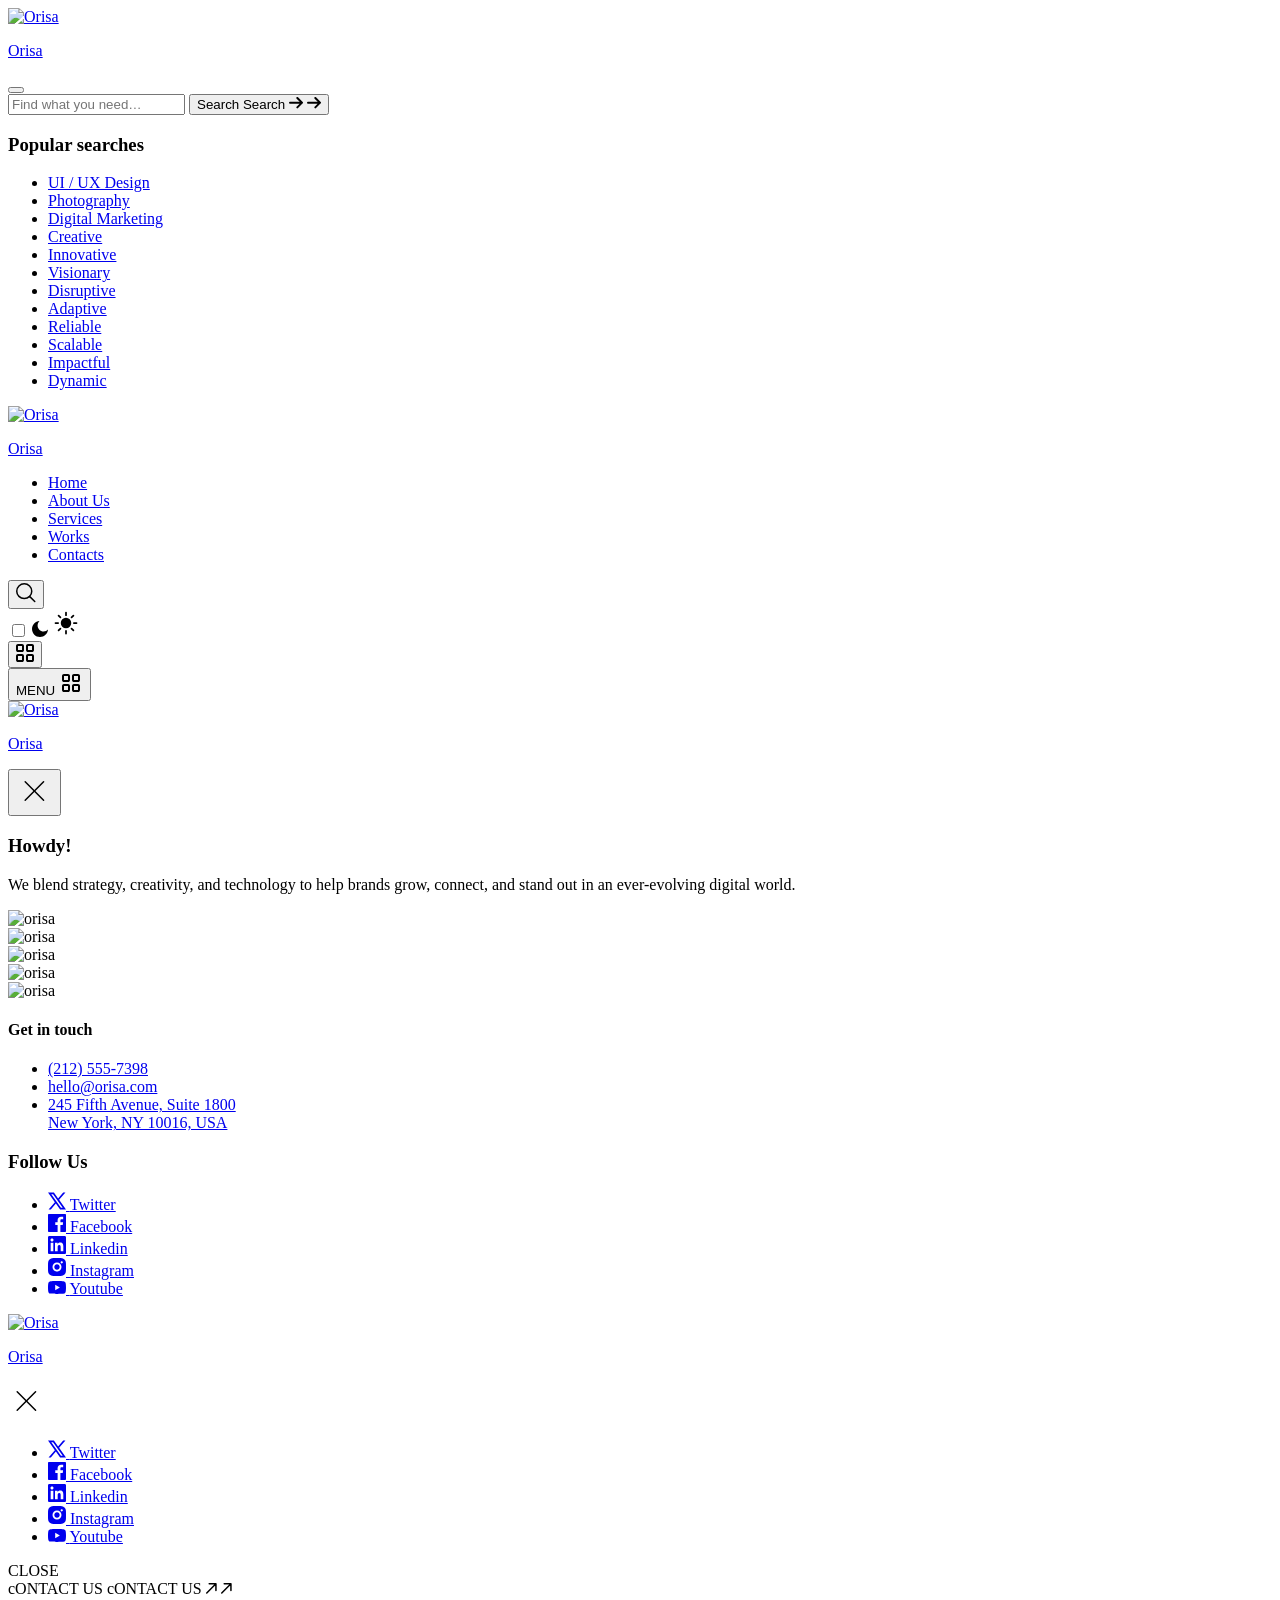
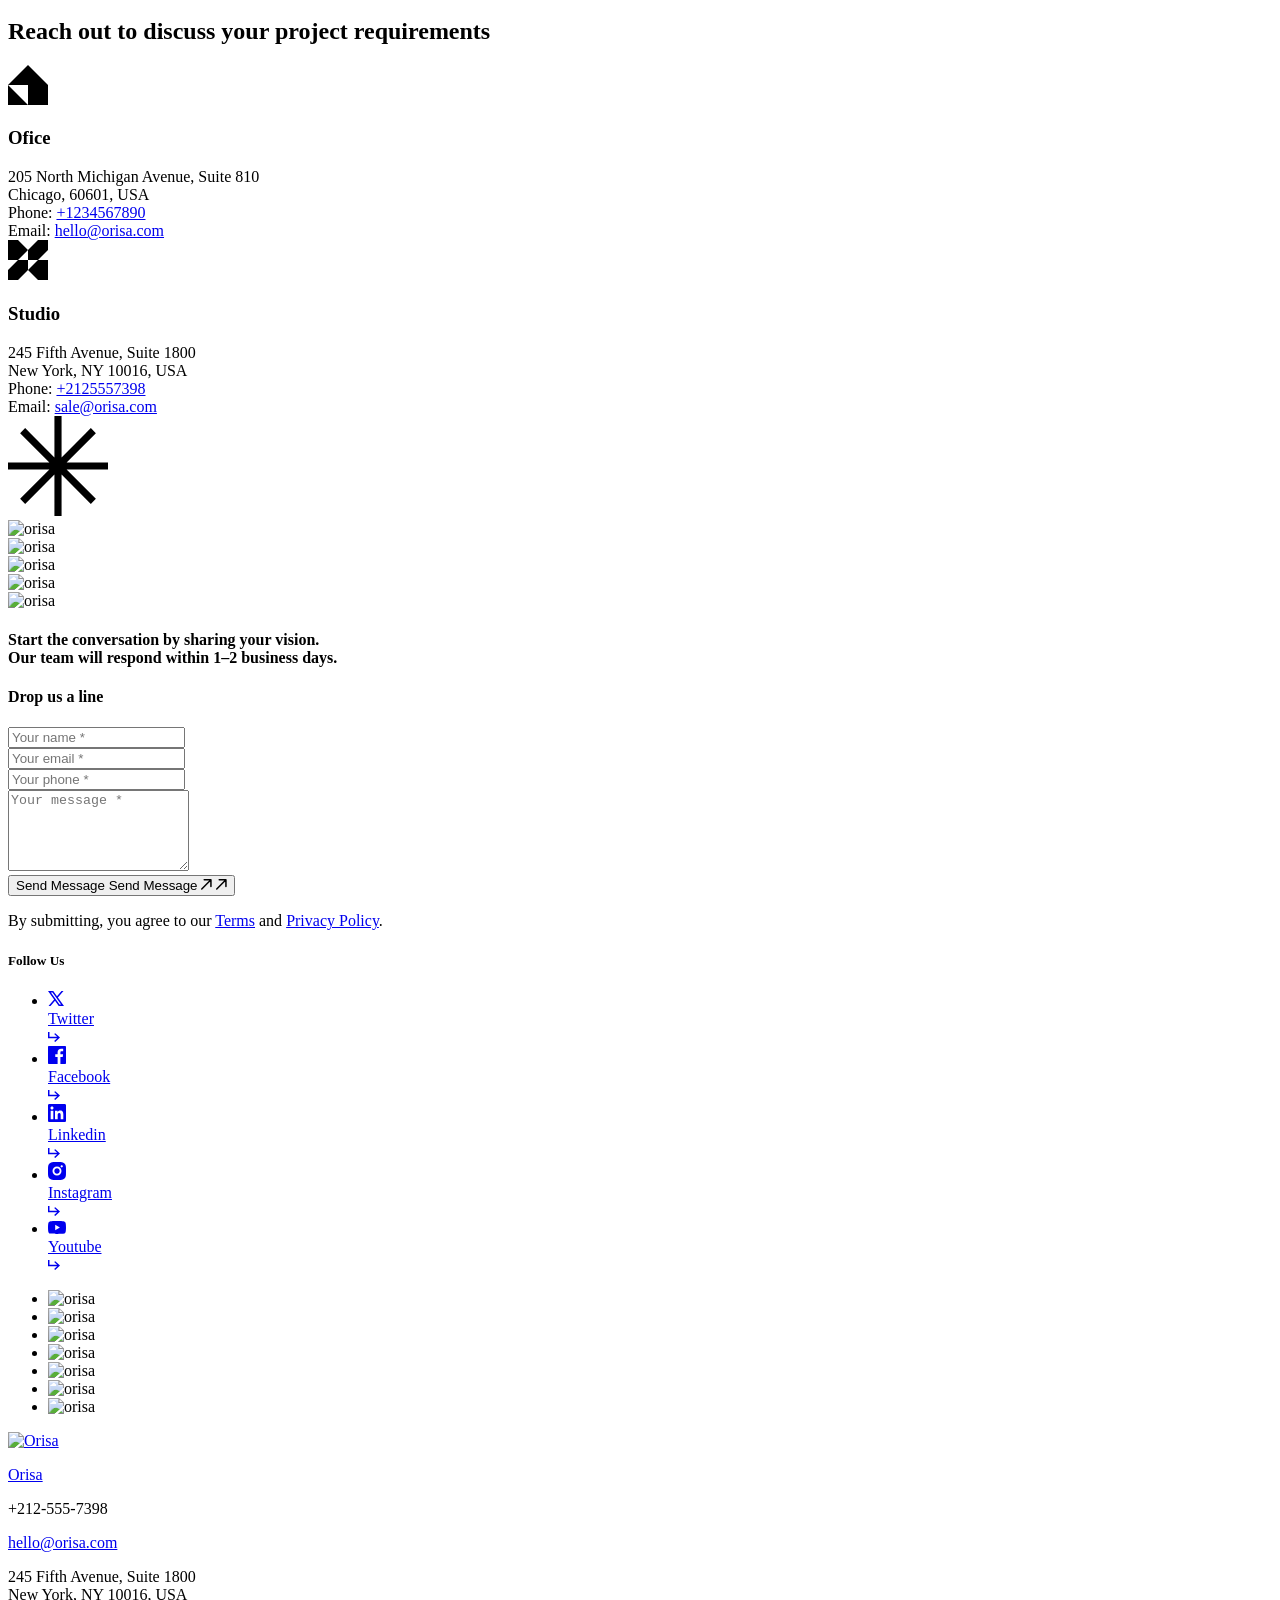
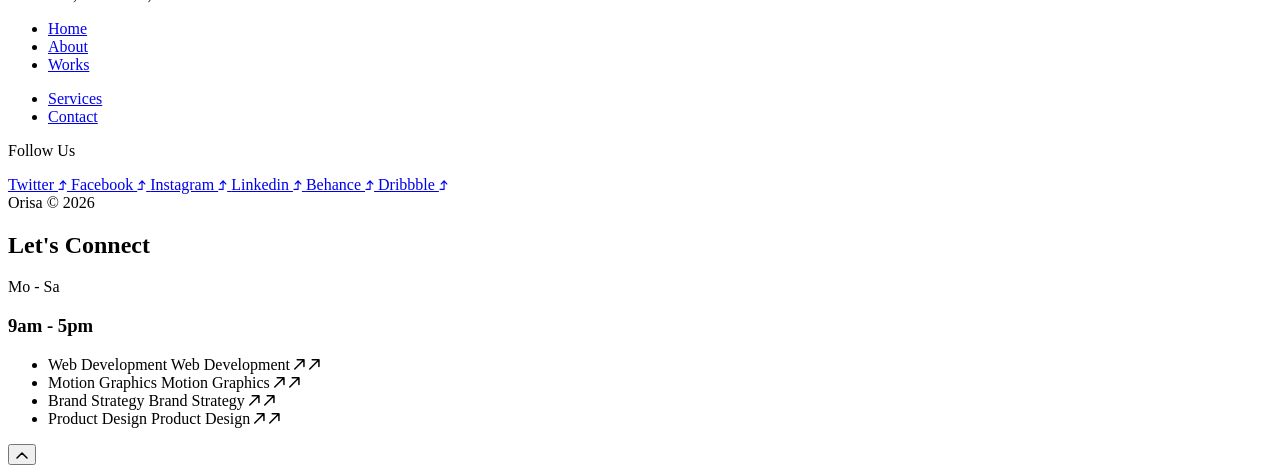
==== contact.html @ f3941244 "html files" ====
<!doctype html>
<html lang="en">

<head>
    <meta charset="UTF-8">
    <meta name="viewport" content="width=device-width, initial-scale=1.0">
    <meta http-equiv="x-ua-compatible" content="ie=edge">
    <meta name="description" content="Adzible — Creative Agency">
    <title>Adzible - Creative Agency : Contact Us</title>
    <!-- Favicon icon-->
    <link rel="shortcut icon" type="image/x-icon" href="assets/imgs/favicon.svg">

    <!-- Libs CSS -->
    <link rel="stylesheet" href="assets/css/carouselTicker.css">
    <link rel="stylesheet" href="assets/css/bootstrap.min.css">
    <link rel="stylesheet" href="assets/css/swiper-bundle.min.css">
    <link rel="stylesheet" href="assets/css/nice-select.css">
    <link rel="stylesheet" href="assets/css/font-awesome-pro.css">
    <link rel="stylesheet" href="assets/css/magnific-popup.css">
    <link rel="stylesheet" href="assets/css/odometer.css">
    <link rel="stylesheet" href="assets/css/spacing.css">

    <!-- Main CSS -->
    <link rel="stylesheet" href="assets/css/main.css">
</head>

<body class="at-magic-cursor">
    <!--search-form-start -->
    <div class="at-search-body-overlay"></div>
    <div class="at-search-form-toggle">
        <div class="container">
            <div class="row mb-60">
                <div class="col-lg-12">
                    <div class="at-search-top d-flex justify-content-between align-items-center">
                        <div class="at-header-logo at-search-logo">
                            <a href="index.html">
                                <img data-width="30" src="assets/imgs/favicon.svg" alt="Orisa">
                                <p class="h6 fw-700 fz-24 mb-0">Orisa</p>
                            </a>
                        </div>
                        <button class="at-search-close">
                            <i class="fa-light fa-xmark"></i>
                        </button>
                    </div>
                </div>
            </div>
            <div class="row justify-content-center">
                <div class="col-lg-12">
                    <div class="at-search-form">
                        <form action="#">
                            <div class="at-search-form-input">
                                <input type="text" placeholder="Find what you need…" required>
                                <span class="at-search-focus-border"></span>
                                <button class="at-search-form-btn at-btn" type="submit">
                                    <span>
                                        <span class="text-1">Search</span>
                                        <span class="text-2">Search</span>
                                    </span>
                                    <i class="icon-arrow-right">
                                        <svg xmlns="http://www.w3.org/2000/svg" width="14" height="12" viewBox="0 0 14 12" fill="none">
                                            <path d="M8.33333 1L13 5.66667M13 5.66667L8.33333 10.3333M13 5.66667H1" stroke="currentColor" stroke-width="2" stroke-linecap="round" stroke-linejoin="round" />
                                        </svg>
                                        <svg xmlns="http://www.w3.org/2000/svg" width="14" height="12" viewBox="0 0 14 12" fill="none">
                                            <path d="M8.33333 1L13 5.66667M13 5.66667L8.33333 10.3333M13 5.66667H1" stroke="currentColor" stroke-width="2" stroke-linecap="round" stroke-linejoin="round" />
                                        </svg>
                                    </i>
                                </button>
                            </div>
                        </form>
                    </div>
                </div>
                <div class="col-12">
                    <div class="at-categories">
                        <h3 class="at-categories-title">Popular searches</h3>
                        <ul class="at-categories-list">
                            <li><a href="#" class="at-categories-item">UI / UX Design</a></li>
                            <li><a href="#" class="at-categories-item">Photography</a></li>
                            <li><a href="#" class="at-categories-item">Digital Marketing</a></li>
                            <li><a href="#" class="at-categories-item">Creative</a></li>
                            <li><a href="#" class="at-categories-item">Innovative</a></li>
                            <li><a href="#" class="at-categories-item">Visionary</a></li>
                            <li><a href="#" class="at-categories-item">Disruptive</a></li>
                            <li><a href="#" class="at-categories-item">Adaptive</a></li>
                            <li><a href="#" class="at-categories-item">Reliable</a></li>
                            <li><a href="#" class="at-categories-item">Scalable</a></li>
                            <li><a href="#" class="at-categories-item">Impactful</a></li>
                            <li><a href="#" class="at-categories-item">Dynamic</a></li>
                        </ul>
                    </div>
                </div>
            </div>
        </div>
    </div>
    <!-- search-form-end -->
    <header>

        <!-- header 2 area start -->
        <div class="at-header-area at-header-spacing header-transparent">
            <div class="container">
                <div class="row align-items-center">
                    <div class="col-xl-2 col-6">
                        <div class="at-header-logo">
                            <a href="index.html">
                                <img data-width="30" src="assets/imgs/favicon.svg" alt="Orisa">
                                <p class="h6 fw-700 fz-24 mb-0">Orisa</p>
                            </a>
                        </div>
                    </div>
                    <div class="col-xl-8 mx-auto d-none d-xl-flex justify-content-center">
                        <div class="at-main-menu d-inline-flex justify-content-center">
                            <nav class="at-mobile-menu-active">
                                <ul>
                                    <li><a href="index.html">Home</a></li>
                                    <li><a href="about.html">About Us</a></li>
                                    <li><a href="services.html">Services</a></li>
                                    <li><a href="portfolio.html">Works</a></li>
                                    <li><a href="contact.html">Contacts</a></li>
                                </ul>
                            </nav>
                        </div>
                    </div>
                    <div class="col-xl-2 col-6">
                        <div class="at-header-right gap-3 d-flex justify-content-end align-items-center">
                            <button class="at-header-search-btn at-search-click">
                                <svg width="20" height="20" viewBox="0 0 20 20" fill="none" xmlns="http://www.w3.org/2000/svg">
                                    <path d="M18.7508 18.5233L13.5538 13.392M13.5538 13.392C14.9604 12.0032 15.7506 10.1196 15.7506 8.15551C15.7506 6.19144 14.9604 4.30782 13.5538 2.91902C12.1472 1.53022 10.2395 0.75 8.25028 0.75C6.26108 0.75 4.35336 1.53022 2.94678 2.91902C1.54021 4.30782 0.75 6.19144 0.75 8.15551C0.75 10.1196 1.54021 12.0032 2.94678 13.392C4.35336 14.7808 6.26108 15.561 8.25028 15.561C10.2395 15.561 12.1472 14.7808 13.5538 13.392Z" stroke="currentColor" stroke-width="1.5" stroke-linecap="round" stroke-linejoin="round" />
                                </svg>
                            </button>
                            <div class="dark-light-mode">
                                <label for="switch" class="toggle dark-light-switcher">
                                    <input type="checkbox" class="input" id="switch">
                                    <span class="icon icon--moon">
                                        <svg xmlns="http://www.w3.org/2000/svg" width="16" height="16" viewBox="0 0 16 16" fill="none">
                                            <path d="M7.51166 0C6.33857 1.09609 5.6053 2.65694 5.6053 4.38904C5.6053 7.70586 8.29416 10.3947 11.611 10.3947C13.3431 10.3947 14.9039 9.66146 16 8.48836C15.7439 12.6798 12.2635 16 8.00757 16C3.58511 16 0 12.4149 0 7.99245C0 3.73655 3.32017 0.256105 7.51166 0Z" fill="currentColor" />
                                        </svg>
                                    </span>
                                    <span class="icon icon--sun">
                                        <svg xmlns="http://www.w3.org/2000/svg" viewBox="0 0 24 24" fill="currentColor" width="28" height="28">
                                            <path d="M12 2.25a.75.75 0 01.75.75v2.25a.75.75 0 01-1.5 0V3a.75.75 0 01.75-.75zM7.5 12a4.5 4.5 0 119 0 4.5 4.5 0 01-9 0zM18.894 6.166a.75.75 0 00-1.06-1.06l-1.591 1.59a.75.75 0 101.06 1.061l1.591-1.59zM21.75 12a.75.75 0 01-.75.75h-2.25a.75.75 0 010-1.5H21a.75.75 0 01.75.75zM17.834 18.894a.75.75 0 001.06-1.06l-1.59-1.591a.75.75 0 10-1.061 1.06l1.59 1.591zM12 18a.75.75 0 01.75.75V21a.75.75 0 01-1.5 0v-2.25A.75.75 0 0112 18zM7.758 17.303a.75.75 0 00-1.061-1.06l-1.591 1.59a.75.75 0 001.06 1.061l1.591-1.59zM6 12a.75.75 0 01-.75.75H3a.75.75 0 010-1.5h2.25A.75.75 0 016 12zM6.697 7.757a.75.75 0 001.06-1.06l-1.59-1.591a.75.75 0 00-1.061 1.06l1.59 1.591z">
                                            </path>
                                        </svg>
                                    </span>
                                </label>
                            </div>
                            <button class="at-menu-bar at-header-sidebar-btn">
                                <svg xmlns="http://www.w3.org/2000/svg" width="18" height="18" viewBox="0 0 18 18" fill="none">
                                    <path d="M1 2C1 1.73478 1.10536 1.48043 1.29289 1.29289C1.48043 1.10536 1.73478 1 2 1H6C6.26522 1 6.51957 1.10536 6.70711 1.29289C6.89464 1.48043 7 1.73478 7 2V6C7 6.26522 6.89464 6.51957 6.70711 6.70711C6.51957 6.89464 6.26522 7 6 7H2C1.73478 7 1.48043 6.89464 1.29289 6.70711C1.10536 6.51957 1 6.26522 1 6V2ZM11 2C11 1.73478 11.1054 1.48043 11.2929 1.29289C11.4804 1.10536 11.7348 1 12 1H16C16.2652 1 16.5196 1.10536 16.7071 1.29289C16.8946 1.48043 17 1.73478 17 2V6C17 6.26522 16.8946 6.51957 16.7071 6.70711C16.5196 6.89464 16.2652 7 16 7H12C11.7348 7 11.4804 6.89464 11.2929 6.70711C11.1054 6.51957 11 6.26522 11 6V2ZM1 12C1 11.7348 1.10536 11.4804 1.29289 11.2929C1.48043 11.1054 1.73478 11 2 11H6C6.26522 11 6.51957 11.1054 6.70711 11.2929C6.89464 11.4804 7 11.7348 7 12V16C7 16.2652 6.89464 16.5196 6.70711 16.7071C6.51957 16.8946 6.26522 17 6 17H2C1.73478 17 1.48043 16.8946 1.29289 16.7071C1.10536 16.5196 1 16.2652 1 16V12ZM11 12C11 11.7348 11.1054 11.4804 11.2929 11.2929C11.4804 11.1054 11.7348 11 12 11H16C16.2652 11 16.5196 11.1054 16.7071 11.2929C16.8946 11.4804 17 11.7348 17 12V16C17 16.2652 16.8946 16.5196 16.7071 16.7071C16.5196 16.8946 16.2652 17 16 17H12C11.7348 17 11.4804 16.8946 11.2929 16.7071C11.1054 16.5196 11 16.2652 11 16V12Z" stroke="currentColor" stroke-width="2" stroke-linecap="round" stroke-linejoin="round" />
                                </svg>
                            </button>
                        </div>
                    </div>
                </div>
            </div>
        </div>
        <!-- header area end -->

        <!-- sticky-menu-area -->
        <button id="header-sticky" class="hamburger-open-btn hamburger-sticky-menu">
            <span>MENU</span>
            <span class="icon">

                <svg xmlns="http://www.w3.org/2000/svg" width="24" height="24" viewBox="0 0 24 24" fill="none">
                    <path d="M4 5C4 4.73478 4.10536 4.48043 4.29289 4.29289C4.48043 4.10536 4.73478 4 5 4H9C9.26522 4 9.51957 4.10536 9.70711 4.29289C9.89464 4.48043 10 4.73478 10 5V9C10 9.26522 9.89464 9.51957 9.70711 9.70711C9.51957 9.89464 9.26522 10 9 10H5C4.73478 10 4.48043 9.89464 4.29289 9.70711C4.10536 9.51957 4 9.26522 4 9V5ZM14 5C14 4.73478 14.1054 4.48043 14.2929 4.29289C14.4804 4.10536 14.7348 4 15 4H19C19.2652 4 19.5196 4.10536 19.7071 4.29289C19.8946 4.48043 20 4.73478 20 5V9C20 9.26522 19.8946 9.51957 19.7071 9.70711C19.5196 9.89464 19.2652 10 19 10H15C14.7348 10 14.4804 9.89464 14.2929 9.70711C14.1054 9.51957 14 9.26522 14 9V5ZM4 15C4 14.7348 4.10536 14.4804 4.29289 14.2929C4.48043 14.1054 4.73478 14 5 14H9C9.26522 14 9.51957 14.1054 9.70711 14.2929C9.89464 14.4804 10 14.7348 10 15V19C10 19.2652 9.89464 19.5196 9.70711 19.7071C9.51957 19.8946 9.26522 20 9 20H5C4.73478 20 4.48043 19.8946 4.29289 19.7071C4.10536 19.5196 4 19.2652 4 19V15ZM14 15C14 14.7348 14.1054 14.4804 14.2929 14.2929C14.4804 14.1054 14.7348 14 15 14H19C19.2652 14 19.5196 14.1054 19.7071 14.2929C19.8946 14.4804 20 14.7348 20 15V19C20 19.2652 19.8946 19.5196 19.7071 19.7071C19.5196 19.8946 19.2652 20 19 20H15C14.7348 20 14.4804 19.8946 14.2929 19.7071C14.1054 19.5196 14 19.2652 14 19V15Z" stroke="currentColor" stroke-width="2" stroke-linecap="round" stroke-linejoin="round" />
                </svg>
            </span>
        </button>
        <!-- sticky-menu-end -->

    </header>
    <!-- at-offcanvus-area-start -->
    <div class="at-offcanvas-area">
        <div class="at-offcanvas">
            <div class="at-offcanvas-top d-flex align-items-center justify-content-between">
                <div class="at-offcanvas-logo">
                    <a href="index.html">
                        <img data-width="30" src="assets/imgs/favicon.svg" alt="Orisa">
                        <p class="h6 fw-700 fz-24 mb-0">Orisa</p>
                    </a>
                </div>
                <div class="at-offcanvas-close-btn">
                    <button class="close-btn">
                        <svg width="37" height="38" viewBox="0 0 37 38" fill="none" xmlns="http://www.w3.org/2000/svg">
                            <path d="M9.19141 9.80762L27.5762 28.1924" stroke="currentColor" stroke-width="1.5" stroke-linecap="round" stroke-linejoin="round" />
                            <path d="M9.19141 28.1924L27.5762 9.80761" stroke="currentColor" stroke-width="1.5" stroke-linecap="round" stroke-linejoin="round" />
                        </svg>
                    </button>
                </div>
            </div>
            <div class="at-offcanvas-content d-none d-xl-block">
                <h3 class="at-offcanvas-title">Howdy!</h3>
                <p class="fz-font-lg">We blend strategy, creativity, and technology to help brands grow, connect, and stand out in an ever-evolving digital world. </p>
            </div>
            <div class="at-offcanvas-menu d-xl-none pb-50">
                <nav></nav>
            </div>
            <div class="at-offcanvas-gallery d-none d-xl-block">
                <div class="sec-2-home-5__avatars-row d-flex gap-2">
                    <div class="sec-2-home-5__avatar-sm at-offcanvas-gallery-img">
                        <img class="img-cover" src="assets/imgs/avatar-10.webp" alt="orisa">
                    </div>
                    <div class="sec-2-home-5__avatar-sm at-offcanvas-gallery-img">
                        <img class="img-cover" src="assets/imgs/avatar-11.webp" alt="orisa">
                    </div>
                    <div class="sec-2-home-5__avatar-sm at-offcanvas-gallery-img">
                        <img class="img-cover" src="assets/imgs/avatar-12.webp" alt="orisa">
                    </div>
                    <div class="sec-2-home-5__avatar-sm at-offcanvas-gallery-img">
                        <img class="img-cover" src="assets/imgs/avatar-13.webp" alt="orisa">
                    </div>
                    <div class="sec-2-home-5__avatar-sm at-offcanvas-gallery-img">
                        <img class="img-cover" src="assets/imgs/avatar-14.webp" alt="orisa">
                    </div>
                </div>
            </div>
            <div class="at-offcanvas-contact">
                <h4 class="h5 at-offcanvas-title sm">Get in touch</h4>
                <ul>
                    <li><a class="fz-font-lg" href="tel:2125557398">(212) 555-7398</a></li>
                    <li><a class="fz-font-lg" href="mailto:hello@aleric.com">hello@orisa.com</a></li>
                    <li>
                        <a class="fz-font-lg" href="#">
                            245 Fifth Avenue, Suite 1800 <br>
                            New York, NY 10016, USA
                        </a>
                    </li>
                </ul>
            </div>
            <div class="at-offcanvas-social">
                <h3 class="at-offcanvas-title sm">Follow Us</h3>
                <ul class="at-offcanvas-social__grid">
                    <li>
                        <a href="#" class="at-offcanvas-social__link" aria-label="Twitter">
                            <svg xmlns="http://www.w3.org/2000/svg" width="18" height="18" viewBox="0 0 16 15" fill="none" aria-hidden="true">
                                <path fill-rule="evenodd" clip-rule="evenodd" d="M0 0H5.25L8.98421 5.21053L13.5 0H15.5L9.8895 6.47368L16 15H10.75L7.01579 9.7895L2.5 15H0.5L6.11053 8.52632L0 0ZM11.5204 13.5L2.92043 1.5H4.47957L13.0796 13.5H11.5204Z" fill="currentColor" />
                            </svg>
                            <span>Twitter</span>
                        </a>
                    </li>
                    <li>
                        <a href="#" class="at-offcanvas-social__link" aria-label="Facebook">
                            <svg xmlns="http://www.w3.org/2000/svg" width="18" height="18" viewBox="0 0 18 18" fill="none" aria-hidden="true">
                                <path d="M12.4024 18V11.0344H14.7347L15.0838 8.3265H12.4024V6.59765C12.4024 5.81364 12.62 5.27934 13.7443 5.27934L15.1783 5.27867V2.85676C14.9302 2.82382 14.0791 2.75006 13.0888 2.75006C11.0213 2.75006 9.606 4.01198 9.606 6.32952V8.3265H7.2677V11.0344H9.606V18H1C0.44772 18 0 17.5523 0 17V1C0 0.44772 0.44772 0 1 0H17C17.5523 0 18 0.44772 18 1V17C18 17.5523 17.5523 18 17 18H12.4024Z" fill="currentColor" />
                            </svg>
                            <span>Facebook</span>
                        </a>
                    </li>
                    <li>
                        <a href="#" class="at-offcanvas-social__link" aria-label="LinkedIn">
                            <svg xmlns="http://www.w3.org/2000/svg" width="18" height="18" viewBox="0 0 18 18" fill="none" aria-hidden="true">
                                <path d="M15.3352 15.339H12.6697V11.1622C12.6697 10.1662 12.6495 8.8845 11.2807 8.8845C9.89102 8.8845 9.67872 9.9683 9.67872 11.0887V15.339H7.01322V6.75H9.57372V7.9207H9.60822C9.96602 7.2457 10.836 6.53325 12.1357 6.53325C14.8365 6.53325 15.336 8.3108 15.336 10.6245L15.3352 15.339ZM4.00275 5.57475C3.14475 5.57475 2.4555 4.88025 2.4555 4.026C2.4555 3.1725 3.1455 2.47875 4.00275 2.47875C4.85775 2.47875 5.55075 3.1725 5.55075 4.026C5.55075 4.88025 4.857 5.57475 4.00275 5.57475ZM5.33925 15.339H2.66625V6.75H5.33925V15.339ZM16.6687 0H1.32825C0.594 0 0 0.5805 0 1.29675V16.7033C0 17.4202 0.594 18 1.32825 18H16.6665C17.4 18 18 17.4202 18 16.7033V1.29675C18 0.5805 17.4 0 16.6665 0H16.6687Z" fill="currentColor" />
                            </svg>
                            <span>Linkedin</span>
                        </a>
                    </li>
                    <li>
                        <a href="#" class="at-offcanvas-social__link" aria-label="Instagram">
                            <svg xmlns="http://www.w3.org/2000/svg" width="18" height="18" viewBox="0 0 18 18" fill="none" aria-hidden="true">
                                <path d="M9.92475 0C10.9376 0.00167406 11.4509 0.00703828 11.8945 0.0202418L12.0692 0.025948C12.2709 0.0331213 12.47 0.0421215 12.7101 0.0533719C13.6678 0.0976265 14.3211 0.249129 14.8949 0.471887C15.4881 0.700648 15.9892 1.00966 16.4894 1.50993C16.9889 2.0102 17.298 2.51271 17.5275 3.10448C17.7494 3.67751 17.901 4.33153 17.946 5.28931C17.9567 5.52933 17.9653 5.72841 17.9725 5.93024L17.9781 6.10492C17.9913 6.5484 17.9973 7.06177 17.9992 8.07471L17.9999 8.74577C18 8.82777 18 8.91237 18 8.99967L17.9999 9.25357L17.9994 9.92472C17.9977 10.9376 17.9923 11.451 17.9791 11.8944L17.9734 12.0691C17.9662 12.271 17.9572 12.4701 17.946 12.7101C17.9017 13.6679 17.7494 14.3211 17.5275 14.8949C17.2987 15.4882 16.9889 15.9892 16.4894 16.4895C15.9892 16.989 15.4859 17.298 14.8949 17.5275C14.3211 17.7495 13.6678 17.901 12.7101 17.946C12.47 17.9567 12.2709 17.9654 12.0692 17.9725L11.8945 17.9781C11.4509 17.9914 10.9376 17.9973 9.92475 17.9993L9.25359 18C9.1716 18 9.087 18 8.99969 18H8.7458L8.07464 17.9994C7.06175 17.9977 6.54839 17.9924 6.1049 17.9791L5.93022 17.9734C5.72839 17.9662 5.5293 17.9572 5.2893 17.946C4.33151 17.9018 3.67899 17.7495 3.10448 17.5275C2.51195 17.2988 2.01018 16.989 1.50992 16.4895C1.00965 15.9892 0.701394 15.4859 0.471886 14.8949C0.249129 14.3211 0.0983735 13.6679 0.053372 12.7101C0.0426796 12.4701 0.0339582 12.271 0.026893 12.0691L0.0212318 11.8944C0.00806435 11.451 0.00206123 10.9376 0.000117163 9.92472L0 8.07471C0.00167406 7.06177 0.00702925 6.5484 0.0202327 6.10492L0.0259479 5.93024C0.0331212 5.72841 0.0421216 5.52933 0.053372 5.28931C0.0976175 4.33078 0.249129 3.67825 0.471886 3.10448C0.700638 2.51196 1.00965 2.0102 1.50992 1.50993C2.01018 1.00966 2.51271 0.701396 3.10448 0.471887C3.67825 0.249129 4.33077 0.0983735 5.2893 0.0533719C5.5293 0.0426885 5.72839 0.0339673 5.93022 0.026902L6.1049 0.0212407C6.54839 0.00806417 7.06175 0.00206102 8.07464 0.000116949L9.92475 0ZM8.99969 4.49953C6.51298 4.49953 4.49952 6.51518 4.49952 8.99967C4.49952 11.4864 6.51517 13.4998 8.99969 13.4998C11.4864 13.4998 13.4998 11.4842 13.4998 8.99967C13.4998 6.513 11.4841 4.49953 8.99969 4.49953ZM8.99969 6.2996C10.491 6.2996 11.6998 7.50805 11.6998 8.99967C11.6998 10.4909 10.4913 11.6998 8.99969 11.6998C7.50843 11.6998 6.29958 10.4914 6.29958 8.99967C6.29958 7.50841 7.50798 6.2996 8.99969 6.2996ZM13.7249 3.14949C13.1045 3.14949 12.5998 3.65342 12.5998 4.27376C12.5998 4.89411 13.1037 5.39882 13.7249 5.39882C14.3452 5.39882 14.8499 4.89489 14.8499 4.27376C14.8499 3.65342 14.3443 3.14871 13.7249 3.14949Z" fill="currentColor" />
                            </svg>
                            <span>Instagram</span>
                        </a>
                    </li>
                    <li>
                        <a href="#" class="at-offcanvas-social__link" aria-label="Youtube">
                            <svg xmlns="http://www.w3.org/2000/svg" width="18" height="13" viewBox="0 0 18 13" fill="none" aria-hidden="true">
                                <path fill-rule="evenodd" clip-rule="evenodd" d="M16.0322 0.388283C16.8071 0.602295 17.4162 1.23059 17.6237 2.03009C17.9985 3.47775 18 6.49997 18 6.49997C18 6.49997 18 9.52214 17.6237 10.9698C17.4162 11.7694 16.8071 12.3977 16.0322 12.6116C14.6291 13 8.99997 13 8.99997 13C8.99997 13 3.37092 13 1.96772 12.6116C1.1928 12.3977 0.583804 11.7694 0.376354 10.9698C-3.83173e-08 9.52214 0 6.49997 0 6.49997C0 6.49997 -3.83173e-08 3.47775 0.376354 2.03009C0.583804 1.23059 1.1928 0.602295 1.96772 0.388283C3.37092 1.18595e-07 8.99997 0 8.99997 0C8.99997 0 14.6291 1.18595e-07 16.0322 0.388283ZM11.8751 6.50027L7.19879 9.2855V3.71499L11.8751 6.50027Z" fill="currentColor" />
                            </svg>
                            <span>Youtube</span>
                        </a>
                    </li>
                </ul>
            </div>
        </div>
    </div>
    <div class="body-overlay"></div>
    <!-- at-offcanvus-area-end -->

    <!-- offcanvas 2 start -->
    <div class="at-offcanvas-2-area">
        <div class="offcanvas-bg"></div>
        <div class="at-offcanvas-2-wrapper offcanvas-menu">
            <div class="at-offcanvas-2-left">
                <div class="at-header-logo d-flex justify-content-between align-items-center mb-50">
                    <a href="index.html">
                        <img class="dark-mode-invert" data-width="30" src="assets/imgs/favicon.svg" alt="Orisa">
                        <p class="h6 fw-700 fz-24 mb-0">Orisa</p>
                    </a>
                    <span class="hamburger-close-btn">
                        <svg width="37" height="38" viewBox="0 0 37 38" fill="none" xmlns="http://www.w3.org/2000/svg">
                            <path d="M9.19141 9.80762L27.5762 28.1924" stroke="currentColor" stroke-width="1.5" stroke-linecap="round" stroke-linejoin="round" />
                            <path d="M9.19141 28.1924L27.5762 9.80761" stroke="currentColor" stroke-width="1.5" stroke-linecap="round" stroke-linejoin="round" />
                        </svg>
                    </span>
                </div>
                <div class="at-offcanvas-menu counter-row">
                    <nav></nav>
                </div>
                <div class="at-offcanvas-social">
                    <ul class="at-offcanvas-social__grid">
                        <li>
                            <a href="#" class="at-offcanvas-social__link" aria-label="Twitter">
                                <svg xmlns="http://www.w3.org/2000/svg" width="18" height="18" viewBox="0 0 16 15" fill="none" aria-hidden="true">
                                    <path fill-rule="evenodd" clip-rule="evenodd" d="M0 0H5.25L8.98421 5.21053L13.5 0H15.5L9.8895 6.47368L16 15H10.75L7.01579 9.7895L2.5 15H0.5L6.11053 8.52632L0 0ZM11.5204 13.5L2.92043 1.5H4.47957L13.0796 13.5H11.5204Z" fill="currentColor" />
                                </svg>
                                <span>Twitter</span>
                            </a>
                        </li>
                        <li>
                            <a href="#" class="at-offcanvas-social__link" aria-label="Facebook">
                                <svg xmlns="http://www.w3.org/2000/svg" width="18" height="18" viewBox="0 0 18 18" fill="none" aria-hidden="true">
                                    <path d="M12.4024 18V11.0344H14.7347L15.0838 8.3265H12.4024V6.59765C12.4024 5.81364 12.62 5.27934 13.7443 5.27934L15.1783 5.27867V2.85676C14.9302 2.82382 14.0791 2.75006 13.0888 2.75006C11.0213 2.75006 9.606 4.01198 9.606 6.32952V8.3265H7.2677V11.0344H9.606V18H1C0.44772 18 0 17.5523 0 17V1C0 0.44772 0.44772 0 1 0H17C17.5523 0 18 0.44772 18 1V17C18 17.5523 17.5523 18 17 18H12.4024Z" fill="currentColor" />
                                </svg>
                                <span>Facebook</span>
                            </a>
                        </li>
                        <li>
                            <a href="#" class="at-offcanvas-social__link" aria-label="LinkedIn">
                                <svg xmlns="http://www.w3.org/2000/svg" width="18" height="18" viewBox="0 0 18 18" fill="none" aria-hidden="true">
                                    <path d="M15.3352 15.339H12.6697V11.1622C12.6697 10.1662 12.6495 8.8845 11.2807 8.8845C9.89102 8.8845 9.67872 9.9683 9.67872 11.0887V15.339H7.01322V6.75H9.57372V7.9207H9.60822C9.96602 7.2457 10.836 6.53325 12.1357 6.53325C14.8365 6.53325 15.336 8.3108 15.336 10.6245L15.3352 15.339ZM4.00275 5.57475C3.14475 5.57475 2.4555 4.88025 2.4555 4.026C2.4555 3.1725 3.1455 2.47875 4.00275 2.47875C4.85775 2.47875 5.55075 3.1725 5.55075 4.026C5.55075 4.88025 4.857 5.57475 4.00275 5.57475ZM5.33925 15.339H2.66625V6.75H5.33925V15.339ZM16.6687 0H1.32825C0.594 0 0 0.5805 0 1.29675V16.7033C0 17.4202 0.594 18 1.32825 18H16.6665C17.4 18 18 17.4202 18 16.7033V1.29675C18 0.5805 17.4 0 16.6665 0H16.6687Z" fill="currentColor" />
                                </svg>
                                <span>Linkedin</span>
                            </a>
                        </li>
                        <li>
                            <a href="#" class="at-offcanvas-social__link" aria-label="Instagram">
                                <svg xmlns="http://www.w3.org/2000/svg" width="18" height="18" viewBox="0 0 18 18" fill="none" aria-hidden="true">
                                    <path d="M9.92475 0C10.9376 0.00167406 11.4509 0.00703828 11.8945 0.0202418L12.0692 0.025948C12.2709 0.0331213 12.47 0.0421215 12.7101 0.0533719C13.6678 0.0976265 14.3211 0.249129 14.8949 0.471887C15.4881 0.700648 15.9892 1.00966 16.4894 1.50993C16.9889 2.0102 17.298 2.51271 17.5275 3.10448C17.7494 3.67751 17.901 4.33153 17.946 5.28931C17.9567 5.52933 17.9653 5.72841 17.9725 5.93024L17.9781 6.10492C17.9913 6.5484 17.9973 7.06177 17.9992 8.07471L17.9999 8.74577C18 8.82777 18 8.91237 18 8.99967L17.9999 9.25357L17.9994 9.92472C17.9977 10.9376 17.9923 11.451 17.9791 11.8944L17.9734 12.0691C17.9662 12.271 17.9572 12.4701 17.946 12.7101C17.9017 13.6679 17.7494 14.3211 17.5275 14.8949C17.2987 15.4882 16.9889 15.9892 16.4894 16.4895C15.9892 16.989 15.4859 17.298 14.8949 17.5275C14.3211 17.7495 13.6678 17.901 12.7101 17.946C12.47 17.9567 12.2709 17.9654 12.0692 17.9725L11.8945 17.9781C11.4509 17.9914 10.9376 17.9973 9.92475 17.9993L9.25359 18C9.1716 18 9.087 18 8.99969 18H8.7458L8.07464 17.9994C7.06175 17.9977 6.54839 17.9924 6.1049 17.9791L5.93022 17.9734C5.72839 17.9662 5.5293 17.9572 5.2893 17.946C4.33151 17.9018 3.67899 17.7495 3.10448 17.5275C2.51195 17.2988 2.01018 16.989 1.50992 16.4895C1.00965 15.9892 0.701394 15.4859 0.471886 14.8949C0.249129 14.3211 0.0983735 13.6679 0.053372 12.7101C0.0426796 12.4701 0.0339582 12.271 0.026893 12.0691L0.0212318 11.8944C0.00806435 11.451 0.00206123 10.9376 0.000117163 9.92472L0 8.07471C0.00167406 7.06177 0.00702925 6.5484 0.0202327 6.10492L0.0259479 5.93024C0.0331212 5.72841 0.0421216 5.52933 0.053372 5.28931C0.0976175 4.33078 0.249129 3.67825 0.471886 3.10448C0.700638 2.51196 1.00965 2.0102 1.50992 1.50993C2.01018 1.00966 2.51271 0.701396 3.10448 0.471887C3.67825 0.249129 4.33077 0.0983735 5.2893 0.0533719C5.5293 0.0426885 5.72839 0.0339673 5.93022 0.026902L6.1049 0.0212407C6.54839 0.00806417 7.06175 0.00206102 8.07464 0.000116949L9.92475 0ZM8.99969 4.49953C6.51298 4.49953 4.49952 6.51518 4.49952 8.99967C4.49952 11.4864 6.51517 13.4998 8.99969 13.4998C11.4864 13.4998 13.4998 11.4842 13.4998 8.99967C13.4998 6.513 11.4841 4.49953 8.99969 4.49953ZM8.99969 6.2996C10.491 6.2996 11.6998 7.50805 11.6998 8.99967C11.6998 10.4909 10.4913 11.6998 8.99969 11.6998C7.50843 11.6998 6.29958 10.4914 6.29958 8.99967C6.29958 7.50841 7.50798 6.2996 8.99969 6.2996ZM13.7249 3.14949C13.1045 3.14949 12.5998 3.65342 12.5998 4.27376C12.5998 4.89411 13.1037 5.39882 13.7249 5.39882C14.3452 5.39882 14.8499 4.89489 14.8499 4.27376C14.8499 3.65342 14.3443 3.14871 13.7249 3.14949Z" fill="currentColor" />
                                </svg>
                                <span>Instagram</span>
                            </a>
                        </li>
                        <li>
                            <a href="#" class="at-offcanvas-social__link" aria-label="Youtube">
                                <svg xmlns="http://www.w3.org/2000/svg" width="18" height="13" viewBox="0 0 18 13" fill="none" aria-hidden="true">
                                    <path fill-rule="evenodd" clip-rule="evenodd" d="M16.0322 0.388283C16.8071 0.602295 17.4162 1.23059 17.6237 2.03009C17.9985 3.47775 18 6.49997 18 6.49997C18 6.49997 18 9.52214 17.6237 10.9698C17.4162 11.7694 16.8071 12.3977 16.0322 12.6116C14.6291 13 8.99997 13 8.99997 13C8.99997 13 3.37092 13 1.96772 12.6116C1.1928 12.3977 0.583804 11.7694 0.376354 10.9698C-3.83173e-08 9.52214 0 6.49997 0 6.49997C0 6.49997 -3.83173e-08 3.47775 0.376354 2.03009C0.583804 1.23059 1.1928 0.602295 1.96772 0.388283C3.37092 1.18595e-07 8.99997 0 8.99997 0C8.99997 0 14.6291 1.18595e-07 16.0322 0.388283ZM11.8751 6.50027L7.19879 9.2855V3.71499L11.8751 6.50027Z" fill="currentColor" />
                                </svg>
                                <span>Youtube</span>
                            </a>
                        </li>
                    </ul>
                </div>
                <span class="hamburger-close-btn hamburger-mobile-close-btn d-md-none">CLOSE</span>
            </div>
        </div>
    </div>
    <!-- offcanvas 2 end -->
    <div class="px-blur-bottom"></div>
    <!-- Begin magic cursor -->
    <div id="magic-cursor" class="cursor-black-bg">
        <div id="ball"></div>
    </div>
    <!-- End magic cursor -->
    <div id="smooth-wrapper">
        <div id="smooth-content" class="z-index-3">
            <main class="bg-neutral-0">
                <!-- Contact section 1 -->
                <div class="sec-1-contact overflow-hidden pt-120">
                    <div class="container">
                        <div class="row align-items-end">
                            <div class="col-xxl-6 col-lg-7">
                                <div class="at-about-title-wrap mb-30">
                                    <span class="at-btn common-black bg-transparent mb-10 rounded-0 p-0">
                                        <span class="text-uppercase">
                                            <span class="text-1">cONTACT US</span>
                                            <span class="text-2">cONTACT US</span>
                                        </span>
                                        <i>
                                            <svg width="11" height="11" viewBox="0 0 11 11" fill="none" xmlns="http://www.w3.org/2000/svg">
                                                <path d="M0.21967 9.40717C-0.0732232 9.70006 -0.0732232 10.1749 0.21967 10.4678C0.512563 10.7607 0.987437 10.7607 1.28033 10.4678L0.21967 9.40717ZM10.6875 0.75C10.6875 0.335786 10.3517 2.97145e-09 9.9375 1.50485e-07L3.1875 -2.70983e-07C2.77329 -2.70983e-07 2.4375 0.335786 2.4375 0.75C2.4375 1.16421 2.77329 1.5 3.1875 1.5H9.1875V7.5C9.1875 7.91421 9.52329 8.25 9.9375 8.25C10.3517 8.25 10.6875 7.91421 10.6875 7.5L10.6875 0.75ZM0.75 9.9375L1.28033 10.4678L10.4678 1.28033L9.9375 0.75L9.40717 0.21967L0.21967 9.40717L0.75 9.9375Z" fill="currentColor" />
                                            </svg>
                                            <svg width="11" height="11" viewBox="0 0 11 11" fill="none" xmlns="http://www.w3.org/2000/svg">
                                                <path d="M0.21967 9.40717C-0.0732232 9.70006 -0.0732232 10.1749 0.21967 10.4678C0.512563 10.7607 0.987437 10.7607 1.28033 10.4678L0.21967 9.40717ZM10.6875 0.75C10.6875 0.335786 10.3517 2.97145e-09 9.9375 1.50485e-07L3.1875 -2.70983e-07C2.77329 -2.70983e-07 2.4375 0.335786 2.4375 0.75C2.4375 1.16421 2.77329 1.5 3.1875 1.5H9.1875V7.5C9.1875 7.91421 9.52329 8.25 9.9375 8.25C10.3517 8.25 10.6875 7.91421 10.6875 7.5L10.6875 0.75ZM0.75 9.9375L1.28033 10.4678L10.4678 1.28033L9.9375 0.75L9.40717 0.21967L0.21967 9.40717L0.75 9.9375Z" fill="currentColor" />
                                            </svg>
                                        </i>
                                    </span>
                                    <h2 class="at-section-title reveal-text mb-lg-0 mb-4">
                                        Reach out to discuss
                                        your project requirements
                                    </h2>
                                    <div class="at-about-content d-flex flex-md-row flex-column justify-content-between gap-4 pt-40">
                                        <div class="d-flex gap-4 w-lg-50">
                                            <div class="icon">
                                                <svg xmlns="http://www.w3.org/2000/svg" width="40" height="40" viewBox="0 0 40 40" fill="none">
                                                    <path d="M20 40V20H0L20 0L40 20V40H20Z" fill="currentColor" />
                                                    <path d="M0 20L20 40H0V20Z" fill="currentColor" />
                                                </svg>
                                            </div>
                                            <div>
                                                <h3 class="h6 fw-600">Ofice</h3>
                                                <span class="fz-font-md neutral-500">
                                                    205 North Michigan Avenue, Suite 810
                                                    <br class="d-block">
                                                    Chicago, 60601, USA
                                                    <br class="d-block">
                                                    Phone: <span class="neutral-900"><a href="tel:+1234567890">+1234567890</a></span>
                                                    <br class="d-block">
                                                    Email: <span class="neutral-900"><a href="mailto:hello@orisa.com">hello@orisa.com</a></span>
                                                </span>
                                            </div>
                                        </div>
                                        <div class="d-flex gap-4 w-lg-50">
                                            <div class="icon">
                                                <svg xmlns="http://www.w3.org/2000/svg" width="40" height="40" viewBox="0 0 40 40" fill="none">
                                                    <path d="M20 20V10L30 0H40V10L30 20H20Z" fill="currentColor" />
                                                    <path d="M20 30V20H10L20 10L10 0H0V20H10L0 30V40H10L20 30Z" fill="currentColor" />
                                                    <path d="M20 30L30 40H40V20H30L20 30Z" fill="currentColor" />
                                                </svg>
                                            </div>
                                            <div>
                                                <h3 class="h6 fw-600">Studio</h3>
                                                <span class="fz-font-md neutral-500">
                                                    245 Fifth Avenue, Suite 1800
                                                    <br class="d-block">
                                                    New York, NY 10016, USA
                                                    <br class="d-block">
                                                    Phone: <span class="neutral-900"><a href="tel:+2125557398">+2125557398</a></span>
                                                    <br class="d-block">
                                                    Email: <span class="neutral-900"><a href="mailto:sale@orisa.com">sale@orisa.com</a></span>
                                                </span>
                                            </div>
                                        </div>
                                    </div>
                                </div>
                            </div>
                            <div class="col-xxl-4 col-lg-5 col-md-8 ms-xxl-auto position-relative">
                                <div class="scroll-rotate d-md-inline-block d-none">
                                    <div class="icon">
                                        <svg xmlns="http://www.w3.org/2000/svg" width="100" height="100" viewBox="0 0 100 100" fill="none">
                                            <path fill-rule="evenodd" clip-rule="evenodd" d="M53.5715 0H46.4286V41.3778L17.17 12.1193L12.1193 17.17L41.3778 46.4286H0V53.5715H41.3778L12.1193 82.83L17.17 87.8805L46.4286 58.622V100H53.5715V58.622L82.83 87.8805L87.8805 82.83L58.622 53.5715H100V46.4286H58.622L87.8805 17.17L82.83 12.1193L53.5715 41.3778V0Z" fill="currentColor" />
                                        </svg>
                                    </div>
                                </div>
                                <div class="sec-2-home-5__avatars-row d-flex gap-2 py-3">
                                    <div class="sec-2-home-5__avatar-sm at-offcanvas-gallery-img">
                                        <img class="img-cover" src="assets/imgs/avatar-10.webp" alt="orisa">
                                    </div>
                                    <div class="sec-2-home-5__avatar-sm at-offcanvas-gallery-img">
                                        <img class="img-cover" src="assets/imgs/avatar-11.webp" alt="orisa">
                                    </div>
                                    <div class="sec-2-home-5__avatar-sm at-offcanvas-gallery-img">
                                        <img class="img-cover" src="assets/imgs/avatar-12.webp" alt="orisa">
                                    </div>
                                    <div class="sec-2-home-5__avatar-sm at-offcanvas-gallery-img">
                                        <img class="img-cover" src="assets/imgs/avatar-13.webp" alt="orisa">
                                    </div>
                                    <div class="sec-2-home-5__avatar-sm at-offcanvas-gallery-img d-none d-md-block">
                                        <img class="img-cover" src="assets/imgs/avatar-14.webp" alt="orisa">
                                    </div>
                                </div>
                                <h4 class="h6 mb-4 fz-font-lg">
                                    Start the conversation by sharing your vision. <br>
                                    Our team will respond within 1–2 business days.
                                </h4>
                            </div>
                        </div>
                        <div class="row g-5 pt-120 align-items-end">
                            <div class="col-xxl-6 col-lg-7">
                                <h4>Drop us a line</h4>
                                <form class="sec-4-about-form" action="#" method="post">
                                    <div class="sec-4-about-form__field">
                                        <input type="text" class="sec-4-about-form__input" name="name" placeholder="Your name *" required aria-label="Your name">
                                    </div>
                                    <div class="sec-4-about-form__field">
                                        <input type="email" class="sec-4-about-form__input" name="email" placeholder="Your email *" required aria-label="Your email">
                                    </div>
                                    <div class="sec-4-about-form__field">
                                        <input type="tel" class="sec-4-about-form__input" name="phone" placeholder="Your phone *" required aria-label="Your phone">
                                    </div>
                                    <div class="sec-4-about-form__field">
                                        <textarea class="sec-4-about-form__input sec-4-about-form__textarea" name="message" placeholder="Your message *" rows="5" required aria-label="Your message"></textarea>
                                    </div>
                                    <div class="sec-4-about-form__actions">
                                        <button type="submit" class="sec-4-about-form__btn at-btn">
                                            <span>
                                                <span class="text-1 text-capitalize">Send Message</span>
                                                <span class="text-2 text-capitalize">Send Message</span>
                                            </span>
                                            <i>
                                                <svg width="11" height="11" viewBox="0 0 11 11" fill="none" xmlns="http://www.w3.org/2000/svg">
                                                    <path d="M0.21967 9.40717C-0.0732232 9.70006 -0.0732232 10.1749 0.21967 10.4678C0.512563 10.7607 0.987437 10.7607 1.28033 10.4678L0.21967 9.40717ZM10.6875 0.75C10.6875 0.335786 10.3517 2.97145e-09 9.9375 1.50485e-07L3.1875 -2.70983e-07C2.77329 -2.70983e-07 2.4375 0.335786 2.4375 0.75C2.4375 1.16421 2.77329 1.5 3.1875 1.5H9.1875V7.5C9.1875 7.91421 9.52329 8.25 9.9375 8.25C10.3517 8.25 10.6875 7.91421 10.6875 7.5L10.6875 0.75ZM0.75 9.9375L1.28033 10.4678L10.4678 1.28033L9.9375 0.75L9.40717 0.21967L0.21967 9.40717L0.75 9.9375Z" fill="currentColor"></path>
                                                </svg>
                                                <svg width="11" height="11" viewBox="0 0 11 11" fill="none" xmlns="http://www.w3.org/2000/svg">
                                                    <path d="M0.21967 9.40717C-0.0732232 9.70006 -0.0732232 10.1749 0.21967 10.4678C0.512563 10.7607 0.987437 10.7607 1.28033 10.4678L0.21967 9.40717ZM10.6875 0.75C10.6875 0.335786 10.3517 2.97145e-09 9.9375 1.50485e-07L3.1875 -2.70983e-07C2.77329 -2.70983e-07 2.4375 0.335786 2.4375 0.75C2.4375 1.16421 2.77329 1.5 3.1875 1.5H9.1875V7.5C9.1875 7.91421 9.52329 8.25 9.9375 8.25C10.3517 8.25 10.6875 7.91421 10.6875 7.5L10.6875 0.75ZM0.75 9.9375L1.28033 10.4678L10.4678 1.28033L9.9375 0.75L9.40717 0.21967L0.21967 9.40717L0.75 9.9375Z" fill="currentColor"></path>
                                                </svg>
                                            </i>
                                        </button>
                                    </div>
                                    <p class="sec-4-about-form__disclaimer">
                                        By submitting, you agree to our <a href="#" class="sec-4-about-form__link">Terms</a> and <a href="#" class="sec-4-about-form__link">Privacy Policy</a>.
                                    </p>
                                </form>
                            </div>
                            <div class="col-xxl-4 col-lg-5 ms-auto pb-40">
                                <h5 class="h6 fw-600 mb-3">Follow Us</h5>
                                <div class="alt-footer-social-item white-mode w-50">
                                    <ul>
                                        <li>
                                            <a href="#">
                                                <div class="d-flex align-items-center gap-2">
                                                    <div class="icon-social">
                                                        <svg xmlns="http://www.w3.org/2000/svg" width="16" height="15" viewBox="0 0 16 15" fill="none">
                                                            <path fill-rule="evenodd" clip-rule="evenodd" d="M0 0H5.25L8.98421 5.21053L13.5 0H15.5L9.8895 6.47368L16 15H10.75L7.01579 9.7895L2.5 15H0.5L6.11053 8.52632L0 0ZM11.5204 13.5L2.92043 1.5H4.47957L13.0796 13.5H11.5204Z" fill="currentColor" />
                                                        </svg>
                                                    </div>
                                                    Twitter
                                                </div>
                                                <div class="icon">
                                                    <svg xmlns="http://www.w3.org/2000/svg" width="12" height="10" viewBox="0 0 12 10" fill="none">
                                                        <path d="M7.60201e-05 6.26559L0 2.03894e-05L1.49997 -4.58971e-07L1.50004 4.87322L9.12873 4.87329L6.16652 2.12355L7.22714 1.139L12 5.56948L7.22713 10L6.16652 9.01545L9.12876 6.26566L7.60201e-05 6.26559Z" fill="currentColor" />
                                                    </svg>
                                                </div>
                                            </a>
                                        </li>
                                        <li>
                                            <a href="#">
                                                <div class="d-flex align-items-center gap-2">
                                                    <div class="icon-social">
                                                        <svg xmlns="http://www.w3.org/2000/svg" width="18" height="18" viewBox="0 0 18 18" fill="none">
                                                            <path d="M12.4024 18V11.0344H14.7347L15.0838 8.3265H12.4024V6.59765C12.4024 5.81364 12.62 5.27934 13.7443 5.27934L15.1783 5.27867V2.85676C14.9302 2.82382 14.0791 2.75006 13.0888 2.75006C11.0213 2.75006 9.606 4.01198 9.606 6.32952V8.3265H7.2677V11.0344H9.606V18H1C0.44772 18 0 17.5523 0 17V1C0 0.44772 0.44772 0 1 0H17C17.5523 0 18 0.44772 18 1V17C18 17.5523 17.5523 18 17 18H12.4024Z" fill="currentColor" />
                                                        </svg>
                                                    </div>
                                                    Facebook
                                                </div>
                                                <div class="icon">
                                                    <svg xmlns="http://www.w3.org/2000/svg" width="12" height="10" viewBox="0 0 12 10" fill="none">
                                                        <path d="M7.60201e-05 6.26559L0 2.03894e-05L1.49997 -4.58971e-07L1.50004 4.87322L9.12873 4.87329L6.16652 2.12355L7.22714 1.139L12 5.56948L7.22713 10L6.16652 9.01545L9.12876 6.26566L7.60201e-05 6.26559Z" fill="currentColor" />
                                                    </svg>
                                                </div>
                                            </a>
                                        </li>
                                        <li>
                                            <a href="#">
                                                <div class="d-flex align-items-center gap-2">
                                                    <div class="icon-social">
                                                        <svg xmlns="http://www.w3.org/2000/svg" width="18" height="18" viewBox="0 0 18 18" fill="none">
                                                            <path d="M15.3352 15.339H12.6697V11.1622C12.6697 10.1662 12.6495 8.8845 11.2807 8.8845C9.89102 8.8845 9.67872 9.9683 9.67872 11.0887V15.339H7.01322V6.75H9.57372V7.9207H9.60822C9.96602 7.2457 10.836 6.53325 12.1357 6.53325C14.8365 6.53325 15.336 8.3108 15.336 10.6245L15.3352 15.339ZM4.00275 5.57475C3.14475 5.57475 2.4555 4.88025 2.4555 4.026C2.4555 3.1725 3.1455 2.47875 4.00275 2.47875C4.85775 2.47875 5.55075 3.1725 5.55075 4.026C5.55075 4.88025 4.857 5.57475 4.00275 5.57475ZM5.33925 15.339H2.66625V6.75H5.33925V15.339ZM16.6687 0H1.32825C0.594 0 0 0.5805 0 1.29675V16.7033C0 17.4202 0.594 18 1.32825 18H16.6665C17.4 18 18 17.4202 18 16.7033V1.29675C18 0.5805 17.4 0 16.6665 0H16.6687Z" fill="currentColor" />
                                                        </svg>
                                                    </div>
                                                    Linkedin
                                                </div>
                                                <div class="icon">
                                                    <svg xmlns="http://www.w3.org/2000/svg" width="12" height="10" viewBox="0 0 12 10" fill="none">
                                                        <path d="M7.60201e-05 6.26559L0 2.03894e-05L1.49997 -4.58971e-07L1.50004 4.87322L9.12873 4.87329L6.16652 2.12355L7.22714 1.139L12 5.56948L7.22713 10L6.16652 9.01545L9.12876 6.26566L7.60201e-05 6.26559Z" fill="currentColor" />
                                                    </svg>
                                                </div>
                                            </a>
                                        </li>
                                        <li>
                                            <a href="#">
                                                <div class="d-flex align-items-center gap-2">
                                                    <div class="icon-social">
                                                        <svg xmlns="http://www.w3.org/2000/svg" width="18" height="18" viewBox="0 0 18 18" fill="none">
                                                            <path d="M9.92475 0C10.9376 0.00167406 11.4509 0.00703828 11.8945 0.0202418L12.0692 0.025948C12.2709 0.0331213 12.47 0.0421215 12.7101 0.0533719C13.6678 0.0976265 14.3211 0.249129 14.8949 0.471887C15.4881 0.700648 15.9892 1.00966 16.4894 1.50993C16.9889 2.0102 17.298 2.51271 17.5275 3.10448C17.7494 3.67751 17.901 4.33153 17.946 5.28931C17.9567 5.52933 17.9653 5.72841 17.9725 5.93024L17.9781 6.10492C17.9913 6.5484 17.9973 7.06177 17.9992 8.07471L17.9999 8.74577C18 8.82777 18 8.91237 18 8.99967L17.9999 9.25357L17.9994 9.92472C17.9977 10.9376 17.9923 11.451 17.9791 11.8944L17.9734 12.0691C17.9662 12.271 17.9572 12.4701 17.946 12.7101C17.9017 13.6679 17.7494 14.3211 17.5275 14.8949C17.2987 15.4882 16.9889 15.9892 16.4894 16.4895C15.9892 16.989 15.4859 17.298 14.8949 17.5275C14.3211 17.7495 13.6678 17.901 12.7101 17.946C12.47 17.9567 12.2709 17.9654 12.0692 17.9725L11.8945 17.9781C11.4509 17.9914 10.9376 17.9973 9.92475 17.9993L9.25359 18C9.1716 18 9.087 18 8.99969 18H8.7458L8.07464 17.9994C7.06175 17.9977 6.54839 17.9924 6.1049 17.9791L5.93022 17.9734C5.72839 17.9662 5.5293 17.9572 5.2893 17.946C4.33151 17.9018 3.67899 17.7495 3.10448 17.5275C2.51195 17.2988 2.01018 16.989 1.50992 16.4895C1.00965 15.9892 0.701394 15.4859 0.471886 14.8949C0.249129 14.3211 0.0983735 13.6679 0.053372 12.7101C0.0426796 12.4701 0.0339582 12.271 0.026893 12.0691L0.0212318 11.8944C0.00806435 11.451 0.00206123 10.9376 0.000117163 9.92472L0 8.07471C0.00167406 7.06177 0.00702925 6.5484 0.0202327 6.10492L0.0259479 5.93024C0.0331212 5.72841 0.0421216 5.52933 0.053372 5.28931C0.0976175 4.33078 0.249129 3.67825 0.471886 3.10448C0.700638 2.51196 1.00965 2.0102 1.50992 1.50993C2.01018 1.00966 2.51271 0.701396 3.10448 0.471887C3.67825 0.249129 4.33077 0.0983735 5.2893 0.0533719C5.5293 0.0426885 5.72839 0.0339673 5.93022 0.026902L6.1049 0.0212407C6.54839 0.00806417 7.06175 0.00206102 8.07464 0.000116949L9.92475 0ZM8.99969 4.49953C6.51298 4.49953 4.49952 6.51518 4.49952 8.99967C4.49952 11.4864 6.51517 13.4998 8.99969 13.4998C11.4864 13.4998 13.4998 11.4842 13.4998 8.99967C13.4998 6.513 11.4841 4.49953 8.99969 4.49953ZM8.99969 6.2996C10.491 6.2996 11.6998 7.50805 11.6998 8.99967C11.6998 10.4909 10.4913 11.6998 8.99969 11.6998C7.50843 11.6998 6.29958 10.4914 6.29958 8.99967C6.29958 7.50841 7.50798 6.2996 8.99969 6.2996ZM13.7249 3.14949C13.1045 3.14949 12.5998 3.65342 12.5998 4.27376C12.5998 4.89411 13.1037 5.39882 13.7249 5.39882C14.3452 5.39882 14.8499 4.89489 14.8499 4.27376C14.8499 3.65342 14.3443 3.14871 13.7249 3.14949Z" fill="currentColor" />
                                                        </svg>
                                                    </div>
                                                    Instagram
                                                </div>
                                                <div class="icon">
                                                    <svg xmlns="http://www.w3.org/2000/svg" width="12" height="10" viewBox="0 0 12 10" fill="none">
                                                        <path d="M7.60201e-05 6.26559L0 2.03894e-05L1.49997 -4.58971e-07L1.50004 4.87322L9.12873 4.87329L6.16652 2.12355L7.22714 1.139L12 5.56948L7.22713 10L6.16652 9.01545L9.12876 6.26566L7.60201e-05 6.26559Z" fill="currentColor" />
                                                    </svg>
                                                </div>
                                            </a>
                                        </li>
                                        <li>
                                            <a href="#">
                                                <div class="d-flex align-items-center gap-2">
                                                    <div class="icon-social">
                                                        <svg xmlns="http://www.w3.org/2000/svg" width="18" height="13" viewBox="0 0 18 13" fill="none">
                                                            <path fill-rule="evenodd" clip-rule="evenodd" d="M16.0322 0.388283C16.8071 0.602295 17.4162 1.23059 17.6237 2.03009C17.9985 3.47775 18 6.49997 18 6.49997C18 6.49997 18 9.52214 17.6237 10.9698C17.4162 11.7694 16.8071 12.3977 16.0322 12.6116C14.6291 13 8.99997 13 8.99997 13C8.99997 13 3.37092 13 1.96772 12.6116C1.1928 12.3977 0.583804 11.7694 0.376354 10.9698C-3.83173e-08 9.52214 0 6.49997 0 6.49997C0 6.49997 -3.83173e-08 3.47775 0.376354 2.03009C0.583804 1.23059 1.1928 0.602295 1.96772 0.388283C3.37092 1.18595e-07 8.99997 0 8.99997 0C8.99997 0 14.6291 1.18595e-07 16.0322 0.388283ZM11.8751 6.50027L7.19879 9.2855V3.71499L11.8751 6.50027Z" fill="currentColor" />
                                                        </svg>
                                                    </div>
                                                    Youtube
                                                </div>
                                                <div class="icon">
                                                    <svg xmlns="http://www.w3.org/2000/svg" width="12" height="10" viewBox="0 0 12 10" fill="none">
                                                        <path d="M7.60201e-05 6.26559L0 2.03894e-05L1.49997 -4.58971e-07L1.50004 4.87322L9.12873 4.87329L6.16652 2.12355L7.22714 1.139L12 5.56948L7.22713 10L6.16652 9.01545L9.12876 6.26566L7.60201e-05 6.26559Z" fill="currentColor" />
                                                    </svg>
                                                </div>
                                            </a>
                                        </li>
                                    </ul>
                                </div>
                            </div>
                        </div>
                    </div>
                </div>
                <!-- About section 4 -->
                <div class="sec-4-about pt-120">
                    <div class="moving-gallery at_fade_anim carouselTicker carouselTicker-left" data-delay=".5" data-fade-from="bottom" data-ease="bounce">
                        <ul class="wrapper-gallery carouselTicker__list scroll-move-left">
                            <li>
                                <img decoding="async" src="assets/imgs/img-130.webp" alt="orisa">
                            </li>
                            <li>
                                <img decoding="async" src="assets/imgs/img-131.webp" alt="orisa">
                            </li>
                            <li>
                                <img decoding="async" src="assets/imgs/img-132.webp" alt="orisa">
                            </li>
                            <li>
                                <img decoding="async" src="assets/imgs/img-133.webp" alt="orisa">
                            </li>
                            <li>
                                <img decoding="async" src="assets/imgs/img-134.webp" alt="orisa">
                            </li>
                            <li>
                                <img decoding="async" src="assets/imgs/img-135.webp" alt="orisa">
                            </li>
                            <li>
                                <img decoding="async" src="assets/imgs/img-136.webp" alt="orisa">
                            </li>
                        </ul>
                    </div>
                </div>

            </main>
            <!-- Footer placeholder to maintain scroll height -->
            <div class="footer-placeholder"></div>
        </div>
        <!-- Footer 2 -->
        <footer class="footer-fixed-bottom bg-neutral-950 changeless">
            <div class="at-footer-area mp-footer-style mp-footer-style-2 pt-120 pb-0">
                <div class="container">
                    <!-- Top section: Logo + Contact | Nav | Follow Us + Social -->
                    <div class="row g-5 pb-md-5 pb-2">
                        <div class="col-lg-4">
                            <div class="d-flex flex-wrap align-items-start gap-5">
                                <div class="at-header-logo">
                                    <a href="index.html">
                                        <img data-width="30" src="assets/imgs/favicon-dark.svg" alt="Orisa">
                                        <p class="h6 fw-700 text-white mb-0 fz-24">Orisa</p>
                                    </a>
                                </div>
                                <div class="d-flex flex-column gap-3">
                                    <p class="h6 text-white mb-2 fw-medium">+212-555-7398</p>
                                    <p class="h6 text-white mb-2">
                                        <a href="mailto:hello@orisa.com" class="text-white text-decoration-none">hello@orisa.com</a>
                                    </p>
                                    <p class="h6 text-white mb-0">
                                        245 Fifth Avenue, Suite 1800<br>
                                        New York, NY 10016, USA
                                    </p>
                                </div>
                            </div>
                        </div>
                        <div class="col-lg-4 col-md-6 mx-auto">
                            <div class="at-footer-widget alt-footer-link-item-wrap row">
                                <div class="alt-footer-link-item col-6">
                                    <ul>
                                        <li class="mb-15"><a href="index.html">Home</a></li>
                                        <li class="mb-15"><a href="about.html">About</a></li>
                                        <li class="mb-15"><a href="portfolio.html">Works</a></li>
                                    </ul>
                                </div>
                                <div class="alt-footer-link-item col-6">
                                    <ul>
                                        <li class="mb-15"><a href="services.html">Services</a></li>
                                        <li class="mb-15"><a href="contact.html">Contact</a></li>
                                    </ul>
                                </div>
                            </div>
                        </div>
                        <div class="col-lg-3 col-md-6 flex-column justify-content-lg-end d-none d-md-flex">
                            <p class="footer-2-follow-label text-white opacity-50 text-uppercase small mb-3">Follow Us</p>
                            <div class="at-footer-widget at-footer-link">
                                <div class="at-hero-social">
                                    <a href="#">
                                        Twitter
                                        <svg xmlns="http://www.w3.org/2000/svg" width="9" height="10" viewBox="0 0 9 10" fill="none">
                                            <path d="M5.62494 9.99994L0.562517 10L0.5625 8.75003L4.49994 8.74996L4.5 2.39273L2.27828 4.86124L1.48278 3.97739L5.0625 0L8.64225 3.97739L7.84676 4.86124L5.625 2.3927L5.62494 9.99994Z" fill="currentColor" />
                                        </svg>
                                    </a>
                                    <a href="#">
                                        Facebook
                                        <svg xmlns="http://www.w3.org/2000/svg" width="9" height="10" viewBox="0 0 9 10" fill="none">
                                            <path d="M5.62494 9.99994L0.562517 10L0.5625 8.75003L4.49994 8.74996L4.5 2.39273L2.27828 4.86124L1.48278 3.97739L5.0625 0L8.64225 3.97739L7.84676 4.86124L5.625 2.3927L5.62494 9.99994Z" fill="currentColor" />
                                        </svg>
                                    </a>
                                    <a href="#">
                                        Instagram
                                        <svg xmlns="http://www.w3.org/2000/svg" width="9" height="10" viewBox="0 0 9 10" fill="none">
                                            <path d="M5.62494 9.99994L0.562517 10L0.5625 8.75003L4.49994 8.74996L4.5 2.39273L2.27828 4.86124L1.48278 3.97739L5.0625 0L8.64225 3.97739L7.84676 4.86124L5.625 2.3927L5.62494 9.99994Z" fill="currentColor" />
                                        </svg>
                                    </a>
                                    <a href="#">
                                        Linkedin
                                        <svg xmlns="http://www.w3.org/2000/svg" width="9" height="10" viewBox="0 0 9 10" fill="none">
                                            <path d="M5.62494 9.99994L0.562517 10L0.5625 8.75003L4.49994 8.74996L4.5 2.39273L2.27828 4.86124L1.48278 3.97739L5.0625 0L8.64225 3.97739L7.84676 4.86124L5.625 2.3927L5.62494 9.99994Z" fill="currentColor" />
                                        </svg>
                                    </a>
                                    <a href="#">
                                        Behance
                                        <svg xmlns="http://www.w3.org/2000/svg" width="9" height="10" viewBox="0 0 9 10" fill="none">
                                            <path d="M5.62494 9.99994L0.562517 10L0.5625 8.75003L4.49994 8.74996L4.5 2.39273L2.27828 4.86124L1.48278 3.97739L5.0625 0L8.64225 3.97739L7.84676 4.86124L5.625 2.3927L5.62494 9.99994Z" fill="currentColor" />
                                        </svg>
                                    </a>
                                    <a href="#">
                                        Dribbble
                                        <svg xmlns="http://www.w3.org/2000/svg" width="9" height="10" viewBox="0 0 9 10" fill="none">
                                            <path d="M5.62494 9.99994L0.562517 10L0.5625 8.75003L4.49994 8.74996L4.5 2.39273L2.27828 4.86124L1.48278 3.97739L5.0625 0L8.64225 3.97739L7.84676 4.86124L5.625 2.3927L5.62494 9.99994Z" fill="currentColor" />
                                        </svg>
                                    </a>
                                </div>
                            </div>
                        </div>
                    </div>

                    <!-- Divider -->
                    <div class="footer-2-border pt-40 pb-40">
                        <!-- Bottom section: Copyright | Let's Connect + Hours | Service tags -->
                        <div class="row align-items-end g-4">
                            <div class="col-lg-10 col-md-8">
                                <span class="at-footer-copyright">Orisa © 2026</span>
                                <div class="at-title-anim overflow-hidden">
                                    <h2 class="footer-2-connect-title text-white mb-0 at-title-text text-scale-anim">Let's Connect</h2>
                                </div>
                            </div>
                            <div class="col-lg-2 col-md-4 text-end">
                                <div class="d-flex flex-wrap align-items-end gap-4 gap-md-5 mb-3">
                                    <div class="footer-2-hours text-white">
                                        <span class="d-block fz-font-md opacity-50">Mo - Sa</span>
                                        <h3 class="h5 fw-400 common-white">9am - 5pm</h3>
                                    </div>
                                </div>

                            </div>
                        </div>
                        <div class="row d-none d-md-block">
                            <div class="col-12">
                                <ul class="d-flex flex-wrap gap-lg-4 gap-2 ps-3 pt-4 pb-2">
                                    <li>
                                        <div class="at-btn at-btn-border-white border-0 ps-2 pe-2 py-0 common-white opacity-50 bg-transparent rounded-0">
                                            <span>
                                                <span class="text-1">Web Development</span>
                                                <span class="text-2">Web Development</span>
                                            </span>
                                            <i>
                                                <svg width="11" height="11" viewBox="0 0 11 11" fill="none" xmlns="http://www.w3.org/2000/svg">
                                                    <path d="M0.21967 9.40717C-0.0732232 9.70006 -0.0732232 10.1749 0.21967 10.4678C0.512563 10.7607 0.987437 10.7607 1.28033 10.4678L0.21967 9.40717ZM10.6875 0.75C10.6875 0.335786 10.3517 2.97145e-09 9.9375 1.50485e-07L3.1875 -2.70983e-07C2.77329 -2.70983e-07 2.4375 0.335786 2.4375 0.75C2.4375 1.16421 2.77329 1.5 3.1875 1.5H9.1875V7.5C9.1875 7.91421 9.52329 8.25 9.9375 8.25C10.3517 8.25 10.6875 7.91421 10.6875 7.5L10.6875 0.75ZM0.75 9.9375L1.28033 10.4678L10.4678 1.28033L9.9375 0.75L9.40717 0.21967L0.21967 9.40717L0.75 9.9375Z" fill="currentColor" />
                                                </svg>
                                                <svg width="11" height="11" viewBox="0 0 11 11" fill="none" xmlns="http://www.w3.org/2000/svg">
                                                    <path d="M0.21967 9.40717C-0.0732232 9.70006 -0.0732232 10.1749 0.21967 10.4678C0.512563 10.7607 0.987437 10.7607 1.28033 10.4678L0.21967 9.40717ZM10.6875 0.75C10.6875 0.335786 10.3517 2.97145e-09 9.9375 1.50485e-07L3.1875 -2.70983e-07C2.77329 -2.70983e-07 2.4375 0.335786 2.4375 0.75C2.4375 1.16421 2.77329 1.5 3.1875 1.5H9.1875V7.5C9.1875 7.91421 9.52329 8.25 9.9375 8.25C10.3517 8.25 10.6875 7.91421 10.6875 7.5L10.6875 0.75ZM0.75 9.9375L1.28033 10.4678L10.4678 1.28033L9.9375 0.75L9.40717 0.21967L0.21967 9.40717L0.75 9.9375Z" fill="currentColor" />
                                                </svg>
                                            </i>
                                        </div>
                                    </li>
                                    <li>
                                        <div class="at-btn at-btn-border-white border-0 ps-2 pe-2 py-0 common-white opacity-50 bg-transparent rounded-0">
                                            <span>
                                                <span class="text-1">Motion Graphics</span>
                                                <span class="text-2">Motion Graphics</span>
                                            </span>
                                            <i>
                                                <svg width="11" height="11" viewBox="0 0 11 11" fill="none" xmlns="http://www.w3.org/2000/svg">
                                                    <path d="M0.21967 9.40717C-0.0732232 9.70006 -0.0732232 10.1749 0.21967 10.4678C0.512563 10.7607 0.987437 10.7607 1.28033 10.4678L0.21967 9.40717ZM10.6875 0.75C10.6875 0.335786 10.3517 2.97145e-09 9.9375 1.50485e-07L3.1875 -2.70983e-07C2.77329 -2.70983e-07 2.4375 0.335786 2.4375 0.75C2.4375 1.16421 2.77329 1.5 3.1875 1.5H9.1875V7.5C9.1875 7.91421 9.52329 8.25 9.9375 8.25C10.3517 8.25 10.6875 7.91421 10.6875 7.5L10.6875 0.75ZM0.75 9.9375L1.28033 10.4678L10.4678 1.28033L9.9375 0.75L9.40717 0.21967L0.21967 9.40717L0.75 9.9375Z" fill="currentColor" />
                                                </svg>
                                                <svg width="11" height="11" viewBox="0 0 11 11" fill="none" xmlns="http://www.w3.org/2000/svg">
                                                    <path d="M0.21967 9.40717C-0.0732232 9.70006 -0.0732232 10.1749 0.21967 10.4678C0.512563 10.7607 0.987437 10.7607 1.28033 10.4678L0.21967 9.40717ZM10.6875 0.75C10.6875 0.335786 10.3517 2.97145e-09 9.9375 1.50485e-07L3.1875 -2.70983e-07C2.77329 -2.70983e-07 2.4375 0.335786 2.4375 0.75C2.4375 1.16421 2.77329 1.5 3.1875 1.5H9.1875V7.5C9.1875 7.91421 9.52329 8.25 9.9375 8.25C10.3517 8.25 10.6875 7.91421 10.6875 7.5L10.6875 0.75ZM0.75 9.9375L1.28033 10.4678L10.4678 1.28033L9.9375 0.75L9.40717 0.21967L0.21967 9.40717L0.75 9.9375Z" fill="currentColor" />
                                                </svg>
                                            </i>
                                        </div>
                                    </li>
                                    <li>
                                        <div class="at-btn at-btn-border-white border-0 ps-2 pe-2 py-0 common-white opacity-50 bg-transparent rounded-0">
                                            <span>
                                                <span class="text-1">Brand Strategy</span>
                                                <span class="text-2">Brand Strategy</span>
                                            </span>
                                            <i>
                                                <svg width="11" height="11" viewBox="0 0 11 11" fill="none" xmlns="http://www.w3.org/2000/svg">
                                                    <path d="M0.21967 9.40717C-0.0732232 9.70006 -0.0732232 10.1749 0.21967 10.4678C0.512563 10.7607 0.987437 10.7607 1.28033 10.4678L0.21967 9.40717ZM10.6875 0.75C10.6875 0.335786 10.3517 2.97145e-09 9.9375 1.50485e-07L3.1875 -2.70983e-07C2.77329 -2.70983e-07 2.4375 0.335786 2.4375 0.75C2.4375 1.16421 2.77329 1.5 3.1875 1.5H9.1875V7.5C9.1875 7.91421 9.52329 8.25 9.9375 8.25C10.3517 8.25 10.6875 7.91421 10.6875 7.5L10.6875 0.75ZM0.75 9.9375L1.28033 10.4678L10.4678 1.28033L9.9375 0.75L9.40717 0.21967L0.21967 9.40717L0.75 9.9375Z" fill="currentColor" />
                                                </svg>
                                                <svg width="11" height="11" viewBox="0 0 11 11" fill="none" xmlns="http://www.w3.org/2000/svg">
                                                    <path d="M0.21967 9.40717C-0.0732232 9.70006 -0.0732232 10.1749 0.21967 10.4678C0.512563 10.7607 0.987437 10.7607 1.28033 10.4678L0.21967 9.40717ZM10.6875 0.75C10.6875 0.335786 10.3517 2.97145e-09 9.9375 1.50485e-07L3.1875 -2.70983e-07C2.77329 -2.70983e-07 2.4375 0.335786 2.4375 0.75C2.4375 1.16421 2.77329 1.5 3.1875 1.5H9.1875V7.5C9.1875 7.91421 9.52329 8.25 9.9375 8.25C10.3517 8.25 10.6875 7.91421 10.6875 7.5L10.6875 0.75ZM0.75 9.9375L1.28033 10.4678L10.4678 1.28033L9.9375 0.75L9.40717 0.21967L0.21967 9.40717L0.75 9.9375Z" fill="currentColor" />
                                                </svg>
                                            </i>
                                        </div>
                                    </li>
                                    <li>
                                        <div class="at-btn at-btn-border-white border-0 ps-2 pe-2 py-0 common-white opacity-50 bg-transparent rounded-0">
                                            <span>
                                                <span class="text-1">Product Design</span>
                                                <span class="text-2">Product Design</span>
                                            </span>
                                            <i>
                                                <svg width="11" height="11" viewBox="0 0 11 11" fill="none" xmlns="http://www.w3.org/2000/svg">
                                                    <path d="M0.21967 9.40717C-0.0732232 9.70006 -0.0732232 10.1749 0.21967 10.4678C0.512563 10.7607 0.987437 10.7607 1.28033 10.4678L0.21967 9.40717ZM10.6875 0.75C10.6875 0.335786 10.3517 2.97145e-09 9.9375 1.50485e-07L3.1875 -2.70983e-07C2.77329 -2.70983e-07 2.4375 0.335786 2.4375 0.75C2.4375 1.16421 2.77329 1.5 3.1875 1.5H9.1875V7.5C9.1875 7.91421 9.52329 8.25 9.9375 8.25C10.3517 8.25 10.6875 7.91421 10.6875 7.5L10.6875 0.75ZM0.75 9.9375L1.28033 10.4678L10.4678 1.28033L9.9375 0.75L9.40717 0.21967L0.21967 9.40717L0.75 9.9375Z" fill="currentColor" />
                                                </svg>
                                                <svg width="11" height="11" viewBox="0 0 11 11" fill="none" xmlns="http://www.w3.org/2000/svg">
                                                    <path d="M0.21967 9.40717C-0.0732232 9.70006 -0.0732232 10.1749 0.21967 10.4678C0.512563 10.7607 0.987437 10.7607 1.28033 10.4678L0.21967 9.40717ZM10.6875 0.75C10.6875 0.335786 10.3517 2.97145e-09 9.9375 1.50485e-07L3.1875 -2.70983e-07C2.77329 -2.70983e-07 2.4375 0.335786 2.4375 0.75C2.4375 1.16421 2.77329 1.5 3.1875 1.5H9.1875V7.5C9.1875 7.91421 9.52329 8.25 9.9375 8.25C10.3517 8.25 10.6875 7.91421 10.6875 7.5L10.6875 0.75ZM0.75 9.9375L1.28033 10.4678L10.4678 1.28033L9.9375 0.75L9.40717 0.21967L0.21967 9.40717L0.75 9.9375Z" fill="currentColor" />
                                                </svg>
                                            </i>
                                        </div>
                                    </li>
                                </ul>
                            </div>
                        </div>
                    </div>
                </div>
            </div>
        </footer>
    </div>
    <!-- back to top start -->
    <div class="back-to-top-wrapper">
        <button id="back_to_top" type="button" class="back-to-top-btn">
            <svg width="12" height="7" viewBox="0 0 12 7" fill="none" xmlns="http://www.w3.org/2000/svg">
                <path d="M11 6L6 1L1 6" stroke="currentColor" stroke-width="1.5" stroke-linecap="round" stroke-linejoin="round" />
            </svg>
        </button>
    </div>
    <!-- back to top end -->
    <!-- Libs JS -->
    <script src="assets/js/color-modes.js"></script>
    <script src="assets/js/jquery-3.7.1.min.js"></script>
    <script src="assets/js/plugin.js"></script>
    <script src="assets/js/bootstrap.min.js"></script>
    <script src="assets/js/swiper-bundle.min.js"></script>
    <script src="assets/js/jquery.carouselTicker.min.js"></script>
    <script src="assets/js/jquery.magnific-popup.min.js"></script>
    <script src="assets/js/jquery.odometer.min.js"></script>
    <script src="assets/js/jquery.appear.js"></script>
    <script src="assets/js/jquery.elevatezoom.js"></script>
    <script src="assets/js/nice-select.js"></script>
    <script src="assets/js/parallax.js"></script>
    <script src="assets/js/ripple-2.js"></script>
    <script src="assets/js/imagesloaded-pkgd.js"></script>
    <script src="assets/js/isotope.pkgd.min.js"></script>
    <script src="assets/js/image-hover-effects.js"></script>
    <script src="assets/js/at-cursor.js"></script>
    <script src="assets/js/main.js"></script>
</body>

</html>
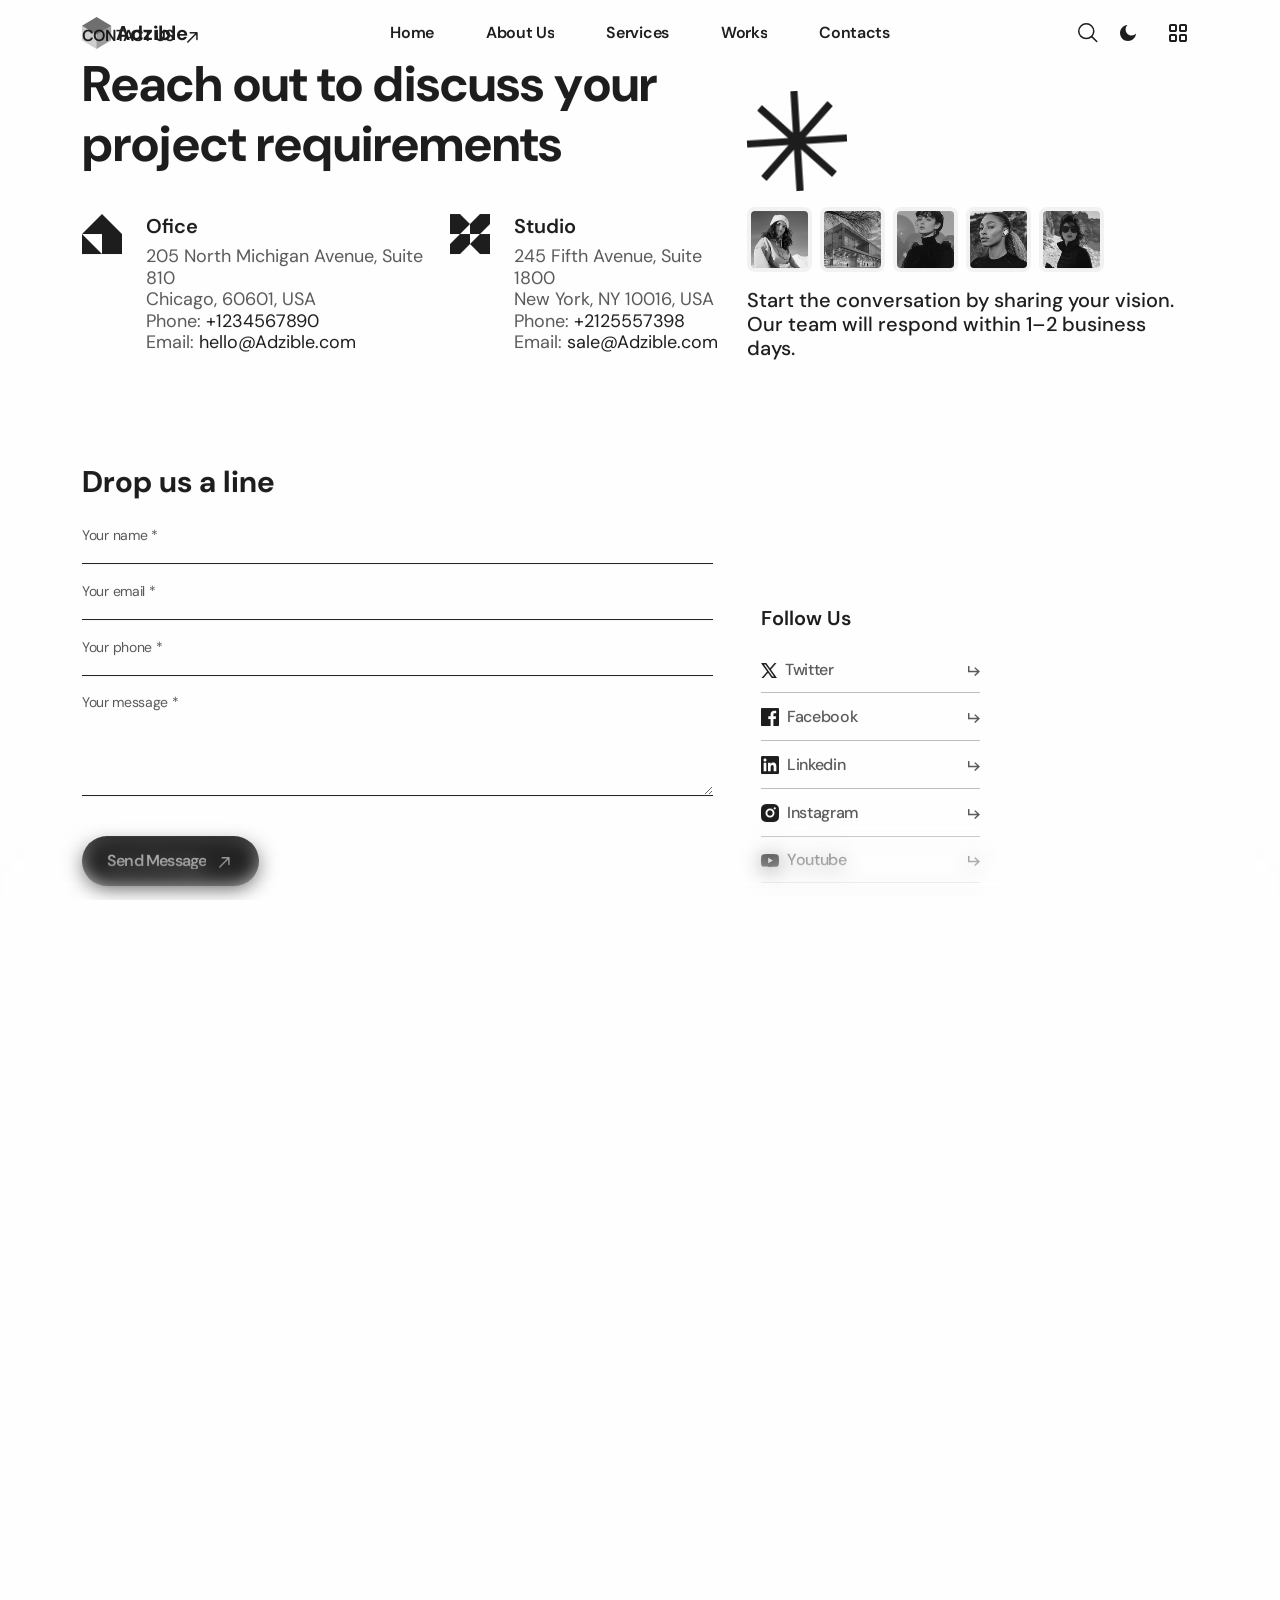
==== commit 725706d5: "Update contact.html" ====
--- a/contact.html
+++ b/contact.html
@@ -34,8 +34,8 @@
                     <div class="at-search-top d-flex justify-content-between align-items-center">
                         <div class="at-header-logo at-search-logo">
                             <a href="index.html">
-                                <img data-width="30" src="assets/imgs/favicon.svg" alt="Orisa">
-                                <p class="h6 fw-700 fz-24 mb-0">Orisa</p>
+                                <img data-width="30" src="assets/imgs/favicon.svg" alt="Adzible">
+                                <p class="h6 fw-700 fz-24 mb-0">Adzible</p>
                             </a>
                         </div>
                         <button class="at-search-close">
@@ -101,8 +101,8 @@
                     <div class="col-xl-2 col-6">
                         <div class="at-header-logo">
                             <a href="index.html">
-                                <img data-width="30" src="assets/imgs/favicon.svg" alt="Orisa">
-                                <p class="h6 fw-700 fz-24 mb-0">Orisa</p>
+                                <img data-width="30" src="assets/imgs/favicon.svg" alt="Adzible">
+                                <p class="h6 fw-700 fz-24 mb-0">Adzible</p>
                             </a>
                         </div>
                     </div>
@@ -173,8 +173,8 @@
             <div class="at-offcanvas-top d-flex align-items-center justify-content-between">
                 <div class="at-offcanvas-logo">
                     <a href="index.html">
-                        <img data-width="30" src="assets/imgs/favicon.svg" alt="Orisa">
-                        <p class="h6 fw-700 fz-24 mb-0">Orisa</p>
+                        <img data-width="30" src="assets/imgs/favicon.svg" alt="Adzible">
+                        <p class="h6 fw-700 fz-24 mb-0">Adzible</p>
                     </a>
                 </div>
                 <div class="at-offcanvas-close-btn">
@@ -196,19 +196,19 @@
             <div class="at-offcanvas-gallery d-none d-xl-block">
                 <div class="sec-2-home-5__avatars-row d-flex gap-2">
                     <div class="sec-2-home-5__avatar-sm at-offcanvas-gallery-img">
-                        <img class="img-cover" src="assets/imgs/avatar-10.webp" alt="orisa">
+                        <img class="img-cover" src="assets/imgs/avatar-10.webp" alt="Adzible">
                     </div>
                     <div class="sec-2-home-5__avatar-sm at-offcanvas-gallery-img">
-                        <img class="img-cover" src="assets/imgs/avatar-11.webp" alt="orisa">
+                        <img class="img-cover" src="assets/imgs/avatar-11.webp" alt="Adzible">
                     </div>
                     <div class="sec-2-home-5__avatar-sm at-offcanvas-gallery-img">
-                        <img class="img-cover" src="assets/imgs/avatar-12.webp" alt="orisa">
+                        <img class="img-cover" src="assets/imgs/avatar-12.webp" alt="Adzible">
                     </div>
                     <div class="sec-2-home-5__avatar-sm at-offcanvas-gallery-img">
-                        <img class="img-cover" src="assets/imgs/avatar-13.webp" alt="orisa">
+                        <img class="img-cover" src="assets/imgs/avatar-13.webp" alt="Adzible">
                     </div>
                     <div class="sec-2-home-5__avatar-sm at-offcanvas-gallery-img">
-                        <img class="img-cover" src="assets/imgs/avatar-14.webp" alt="orisa">
+                        <img class="img-cover" src="assets/imgs/avatar-14.webp" alt="Adzible">
                     </div>
                 </div>
             </div>
@@ -216,7 +216,7 @@
                 <h4 class="h5 at-offcanvas-title sm">Get in touch</h4>
                 <ul>
                     <li><a class="fz-font-lg" href="tel:2125557398">(212) 555-7398</a></li>
-                    <li><a class="fz-font-lg" href="mailto:hello@aleric.com">hello@orisa.com</a></li>
+                    <li><a class="fz-font-lg" href="mailto:hello@aleric.com">hello@Adzible.com</a></li>
                     <li>
                         <a class="fz-font-lg" href="#">
                             245 Fifth Avenue, Suite 1800 <br>
@@ -282,8 +282,8 @@
             <div class="at-offcanvas-2-left">
                 <div class="at-header-logo d-flex justify-content-between align-items-center mb-50">
                     <a href="index.html">
-                        <img class="dark-mode-invert" data-width="30" src="assets/imgs/favicon.svg" alt="Orisa">
-                        <p class="h6 fw-700 fz-24 mb-0">Orisa</p>
+                        <img class="dark-mode-invert" data-width="30" src="assets/imgs/favicon.svg" alt="Adzible">
+                        <p class="h6 fw-700 fz-24 mb-0">Adzible</p>
                     </a>
                     <span class="hamburger-close-btn">
                         <svg width="37" height="38" viewBox="0 0 37 38" fill="none" xmlns="http://www.w3.org/2000/svg">
@@ -394,7 +394,7 @@
                                                     <br class="d-block">
                                                     Phone: <span class="neutral-900"><a href="tel:+1234567890">+1234567890</a></span>
                                                     <br class="d-block">
-                                                    Email: <span class="neutral-900"><a href="mailto:hello@orisa.com">hello@orisa.com</a></span>
+                                                    Email: <span class="neutral-900"><a href="mailto:hello@Adzible.com">hello@Adzible.com</a></span>
                                                 </span>
                                             </div>
                                         </div>
@@ -415,7 +415,7 @@
                                                     <br class="d-block">
                                                     Phone: <span class="neutral-900"><a href="tel:+2125557398">+2125557398</a></span>
                                                     <br class="d-block">
-                                                    Email: <span class="neutral-900"><a href="mailto:sale@orisa.com">sale@orisa.com</a></span>
+                                                    Email: <span class="neutral-900"><a href="mailto:sale@Adzible.com">sale@Adzible.com</a></span>
                                                 </span>
                                             </div>
                                         </div>
@@ -432,19 +432,19 @@
                                 </div>
                                 <div class="sec-2-home-5__avatars-row d-flex gap-2 py-3">
                                     <div class="sec-2-home-5__avatar-sm at-offcanvas-gallery-img">
-                                        <img class="img-cover" src="assets/imgs/avatar-10.webp" alt="orisa">
+                                        <img class="img-cover" src="assets/imgs/avatar-10.webp" alt="Adzible">
                                     </div>
                                     <div class="sec-2-home-5__avatar-sm at-offcanvas-gallery-img">
-                                        <img class="img-cover" src="assets/imgs/avatar-11.webp" alt="orisa">
+                                        <img class="img-cover" src="assets/imgs/avatar-11.webp" alt="Adzible">
                                     </div>
                                     <div class="sec-2-home-5__avatar-sm at-offcanvas-gallery-img">
-                                        <img class="img-cover" src="assets/imgs/avatar-12.webp" alt="orisa">
+                                        <img class="img-cover" src="assets/imgs/avatar-12.webp" alt="Adzible">
                                     </div>
                                     <div class="sec-2-home-5__avatar-sm at-offcanvas-gallery-img">
-                                        <img class="img-cover" src="assets/imgs/avatar-13.webp" alt="orisa">
+                                        <img class="img-cover" src="assets/imgs/avatar-13.webp" alt="Adzible">
                                     </div>
                                     <div class="sec-2-home-5__avatar-sm at-offcanvas-gallery-img d-none d-md-block">
-                                        <img class="img-cover" src="assets/imgs/avatar-14.webp" alt="orisa">
+                                        <img class="img-cover" src="assets/imgs/avatar-14.webp" alt="Adzible">
                                     </div>
                                 </div>
                                 <h4 class="h6 mb-4 fz-font-lg">
@@ -590,25 +590,25 @@
                     <div class="moving-gallery at_fade_anim carouselTicker carouselTicker-left" data-delay=".5" data-fade-from="bottom" data-ease="bounce">
                         <ul class="wrapper-gallery carouselTicker__list scroll-move-left">
                             <li>
-                                <img decoding="async" src="assets/imgs/img-130.webp" alt="orisa">
+                                <img decoding="async" src="assets/imgs/img-130.webp" alt="Adzible">
                             </li>
                             <li>
-                                <img decoding="async" src="assets/imgs/img-131.webp" alt="orisa">
+                                <img decoding="async" src="assets/imgs/img-131.webp" alt="Adzible">
                             </li>
                             <li>
-                                <img decoding="async" src="assets/imgs/img-132.webp" alt="orisa">
+                                <img decoding="async" src="assets/imgs/img-132.webp" alt="Adzible">
                             </li>
                             <li>
-                                <img decoding="async" src="assets/imgs/img-133.webp" alt="orisa">
+                                <img decoding="async" src="assets/imgs/img-133.webp" alt="Adzible">
                             </li>
                             <li>
-                                <img decoding="async" src="assets/imgs/img-134.webp" alt="orisa">
+                                <img decoding="async" src="assets/imgs/img-134.webp" alt="Adzible">
                             </li>
                             <li>
-                                <img decoding="async" src="assets/imgs/img-135.webp" alt="orisa">
+                                <img decoding="async" src="assets/imgs/img-135.webp" alt="Adzible">
                             </li>
                             <li>
-                                <img decoding="async" src="assets/imgs/img-136.webp" alt="orisa">
+                                <img decoding="async" src="assets/imgs/img-136.webp" alt="Adzible">
                             </li>
                         </ul>
                     </div>
@@ -628,14 +628,14 @@
                             <div class="d-flex flex-wrap align-items-start gap-5">
                                 <div class="at-header-logo">
                                     <a href="index.html">
-                                        <img data-width="30" src="assets/imgs/favicon-dark.svg" alt="Orisa">
-                                        <p class="h6 fw-700 text-white mb-0 fz-24">Orisa</p>
+                                        <img data-width="30" src="assets/imgs/favicon-dark.svg" alt="Adzible">
+                                        <p class="h6 fw-700 text-white mb-0 fz-24">Adzible</p>
                                     </a>
                                 </div>
                                 <div class="d-flex flex-column gap-3">
                                     <p class="h6 text-white mb-2 fw-medium">+212-555-7398</p>
                                     <p class="h6 text-white mb-2">
-                                        <a href="mailto:hello@orisa.com" class="text-white text-decoration-none">hello@orisa.com</a>
+                                        <a href="mailto:hello@Adzible.com" class="text-white text-decoration-none">hello@Adzible.com</a>
                                     </p>
                                     <p class="h6 text-white mb-0">
                                         245 Fifth Avenue, Suite 1800<br>
@@ -711,7 +711,7 @@
                         <!-- Bottom section: Copyright | Let's Connect + Hours | Service tags -->
                         <div class="row align-items-end g-4">
                             <div class="col-lg-10 col-md-8">
-                                <span class="at-footer-copyright">Orisa © 2026</span>
+                                <span class="at-footer-copyright">Adzible © 2026</span>
                                 <div class="at-title-anim overflow-hidden">
                                     <h2 class="footer-2-connect-title text-white mb-0 at-title-text text-scale-anim">Let's Connect</h2>
                                 </div>
@@ -831,4 +831,4 @@
     <script src="assets/js/main.js"></script>
 </body>
 
-</html>+</html>
--- a/assets/css/carouselTicker.css
+++ b/assets/css/carouselTicker.css
@@ -0,0 +1,39 @@
+/**
+ * CSS style for carouselTicker
+ **/
+.carouselTicker__list {
+    padding: 0;
+    list-style-type: none;
+    overflow: hidden;
+}
+
+.carouselTicker__item {
+    margin: 0 100px;
+    float: left;
+    text-align: center;
+}
+
+/**
+ * CSS style for vertical direction
+ **/
+.carouselTicker_vertical .carouselTicker__list {
+    margin: 0;
+}
+
+.carouselTicker_vertical .carouselTicker__item {
+    margin: 0 0 5px 0;
+    line-height: 60px;
+    text-align: center;
+}
+
+#carouselTicker .carouselTicker__item,
+#carouselTicker-destructor-example .carouselTicker__item,
+#carouselTicker-buttons-controls-example .carouselTicker__item {
+    width: auto;
+    height: auto;
+    line-height: normal;
+}
+
+.carouselTicker__item img {
+    vertical-align: center;
+}
--- a/assets/css/nice-select.css
+++ b/assets/css/nice-select.css
@@ -0,0 +1,155 @@
+.nice-select {
+	-webkit-tap-highlight-color: transparent;
+	background-color: #fff;
+	border-radius: 5px;
+	box-sizing: border-box;
+	clear: both;
+	cursor: pointer;
+	display: block;
+	float: left;
+	font-family: inherit;
+	font-size: 15px;
+	font-weight: 500;
+	text-transform: capitalize;
+	height: 42px;
+	line-height: 40px;
+	outline: none;
+	padding-left: 18px;
+	padding-right: 30px;
+	position: relative;
+	text-align: left !important;
+	-webkit-transition: all 0.2s ease-in-out;
+	transition: all 0.2s ease-in-out;
+	-webkit-user-select: none;
+	-moz-user-select: none;
+	-ms-user-select: none;
+	user-select: none;
+	white-space: nowrap;
+	width: auto;
+}
+.nice-select:hover {
+	border-color: #dbdbdb;
+}
+.nice-select:active,
+.nice-select.open,
+.nice-select:focus {
+	border-color: #999;
+}
+.nice-select.open:after {
+	-webkit-transform: rotate(-135deg);
+	-ms-transform: rotate(-135deg);
+	transform: rotate(-135deg);
+}
+
+.nice-select.open .list {
+	opacity: 1;
+	pointer-events: auto;
+	-webkit-transform: scale(1) translateY(0);
+	-ms-transform: scale(1) translateY(0);
+	transform: scale(1) translateY(0);
+}
+
+.nice-select.disabled {
+	border-color: #ededed;
+	color: #999;
+	pointer-events: none;
+}
+
+.nice-select.disabled:after {
+	border-color: #cccccc;
+}
+
+.nice-select.wide {
+	width: 100%;
+}
+
+.nice-select.wide .list {
+	left: 0 !important;
+	right: 0 !important;
+}
+
+.nice-select.right {
+	float: right;
+}
+
+.nice-select.right .list {
+	left: auto;
+	right: 0;
+}
+
+.nice-select.small {
+	font-size: 12px;
+	height: 36px;
+	line-height: 34px;
+}
+
+.nice-select.small:after {
+	height: 4px;
+	width: 4px;
+}
+
+.nice-select.small .option {
+	line-height: 34px;
+	min-height: 34px;
+}
+
+.nice-select .list {
+	background-color: #434966;
+	border-radius: 5px;
+	box-shadow: 0 0 0 1px rgba(68, 68, 68, 0.11);
+	box-sizing: border-box;
+	margin-top: 4px;
+	opacity: 0;
+	overflow: hidden;
+	padding: 0;
+	pointer-events: none;
+	position: absolute;
+	top: 100%;
+	left: 0;
+	-webkit-transform-origin: 50% 0;
+	-ms-transform-origin: 50% 0;
+	transform-origin: 50% 0;
+	-webkit-transform: scale(0.75) translateY(-21px);
+	-ms-transform: scale(0.75) translateY(-21px);
+	transform: scale(0.75) translateY(-21px);
+	-webkit-transition: all 0.2s cubic-bezier(0.5, 0, 0, 1.25), opacity 0.15s ease-out;
+	transition: all 0.2s cubic-bezier(0.5, 0, 0, 1.25), opacity 0.15s ease-out;
+	z-index: 9;
+}
+
+
+.nice-select .option {
+	cursor: pointer;
+	font-weight: 400;
+	line-height: 40px;
+	list-style: none;
+	min-height: 40px;
+	outline: none;
+	padding-left: 18px;
+	padding-right: 29px;
+	text-align: left;
+	-webkit-transition: all 0.2s;
+	transition: all 0.2s;
+}
+
+
+
+.nice-select .option.selected {
+	font-weight: bold;
+}
+
+.nice-select .option.disabled {
+	background-color: transparent;
+	color: #999;
+	cursor: default;
+}
+
+.no-csspointerevents .nice-select .list {
+	display: none;
+}
+
+.no-csspointerevents .nice-select.open .list {
+	display: block;
+}
+
+
--- a/assets/css/odometer.css
+++ b/assets/css/odometer.css
@@ -0,0 +1,115 @@
+.odometer.odometer-auto-theme,
+.odometer.odometer-theme-default {
+    display: inline-block;
+    vertical-align: middle;
+    /* *vertical-align: auto; */
+    /* *zoom: 1; */
+    /* *display: inline; */
+    position: relative;
+}
+
+.odometer.odometer-auto-theme .odometer-digit,
+.odometer.odometer-theme-default .odometer-digit {
+    display: inline-block;
+    vertical-align: middle;
+    /* *vertical-align: auto; */
+    /* *zoom: 1; */
+    /* *display: inline; */
+    position: relative;
+}
+
+.odometer.odometer-auto-theme .odometer-digit .odometer-digit-spacer,
+.odometer.odometer-theme-default .odometer-digit .odometer-digit-spacer {
+    display: inline-block;
+    vertical-align: middle;
+    /* *vertical-align: auto; */
+    /* *zoom: 1; */
+    /* *display: inline; */
+    visibility: hidden;
+}
+
+.odometer.odometer-auto-theme .odometer-digit .odometer-digit-inner,
+.odometer.odometer-theme-default .odometer-digit .odometer-digit-inner {
+    text-align: left;
+    display: block;
+    position: absolute;
+    top: 0;
+    left: 0;
+    right: 0;
+    bottom: 0;
+    overflow: hidden;
+}
+
+.odometer.odometer-auto-theme .odometer-digit .odometer-ribbon,
+.odometer.odometer-theme-default .odometer-digit .odometer-ribbon {
+    display: block;
+}
+
+.odometer.odometer-auto-theme .odometer-digit .odometer-ribbon-inner,
+.odometer.odometer-theme-default .odometer-digit .odometer-ribbon-inner {
+    display: block;
+    -webkit-backface-visibility: hidden;
+    backface-visibility: hidden;
+}
+
+.odometer.odometer-auto-theme .odometer-digit .odometer-value,
+.odometer.odometer-theme-default .odometer-digit .odometer-value {
+    display: block;
+    -webkit-transform: translateZ(0);
+    transform: translateZ(0);
+}
+
+.odometer.odometer-auto-theme .odometer-digit .odometer-value.odometer-last-value,
+.odometer.odometer-theme-default .odometer-digit .odometer-value.odometer-last-value {
+    position: absolute;
+}
+
+.odometer.odometer-auto-theme.odometer-animating-up .odometer-ribbon-inner,
+.odometer.odometer-theme-default.odometer-animating-up .odometer-ribbon-inner {
+    -webkit-transition: -webkit-transform 0.6s;
+    -moz-transition: -moz-transform 0.6s;
+    -ms-transition: -ms-transform 0.6s;
+    -o-transition: -o-transform 0.6s;
+    transition: transform 0.6s;
+}
+
+.odometer.odometer-auto-theme.odometer-animating-up.odometer-animating .odometer-ribbon-inner,
+.odometer.odometer-theme-default.odometer-animating-up.odometer-animating .odometer-ribbon-inner {
+    -webkit-transform: translateY(-100%);
+    -moz-transform: translateY(-100%);
+    -ms-transform: translateY(-100%);
+    -o-transform: translateY(-100%);
+    transform: translateY(-100%);
+}
+
+.odometer.odometer-auto-theme.odometer-animating-down .odometer-ribbon-inner,
+.odometer.odometer-theme-default.odometer-animating-down .odometer-ribbon-inner {
+    -webkit-transform: translateY(-100%);
+    -moz-transform: translateY(-100%);
+    -ms-transform: translateY(-100%);
+    -o-transform: translateY(-100%);
+    transform: translateY(-100%);
+}
+
+.odometer.odometer-auto-theme.odometer-animating-down.odometer-animating .odometer-ribbon-inner,
+.odometer.odometer-theme-default.odometer-animating-down.odometer-animating .odometer-ribbon-inner {
+    -webkit-transition: -webkit-transform 0.6s;
+    -moz-transition: -moz-transform 0.6s;
+    -ms-transition: -ms-transform 0.6s;
+    -o-transition: -o-transform 0.6s;
+    transition: transform 0.6s;
+    -webkit-transform: translateY(0);
+    -moz-transform: translateY(0);
+    -ms-transform: translateY(0);
+    -o-transform: translateY(0);
+    transform: translateY(0);
+}
+
+.odometer.odometer-auto-theme .odometer-value,
+.odometer.odometer-theme-default .odometer-value {
+    text-align: center;
+}
+
+.odometer-formatting-mark {
+    display: none;
+}
--- a/assets/css/spacing.css
+++ b/assets/css/spacing.css
@@ -0,0 +1,1287 @@
+.mt-5 {
+    margin-top: 5px !important
+}
+
+.mt-10 {
+    margin-top: 10px
+}
+
+.mt-15 {
+    margin-top: 15px
+}
+
+.mt-20 {
+    margin-top: 20px
+}
+
+.mt-25 {
+    margin-top: 25px
+}
+
+.mt-30 {
+    margin-top: 30px
+}
+
+.mt-35 {
+    margin-top: 35px
+}
+
+.mt-40 {
+    margin-top: 40px
+}
+
+.mt-45 {
+    margin-top: 45px
+}
+
+.mt-50 {
+    margin-top: 50px
+}
+
+.mt-55 {
+    margin-top: 55px
+}
+
+.mt-60 {
+    margin-top: 60px
+}
+
+.mt-65 {
+    margin-top: 65px
+}
+
+.mt-70 {
+    margin-top: 70px
+}
+
+.mt-75 {
+    margin-top: 75px
+}
+
+.mt-80 {
+    margin-top: 80px
+}
+
+.mt-85 {
+    margin-top: 85px
+}
+
+.mt-90 {
+    margin-top: 90px
+}
+
+.mt-95 {
+    margin-top: 95px
+}
+
+.mt-100 {
+    margin-top: 100px
+}
+
+.mt-105 {
+    margin-top: 105px
+}
+
+.mt-110 {
+    margin-top: 110px
+}
+
+.mt-115 {
+    margin-top: 115px
+}
+
+.mt-120 {
+    margin-top: 120px
+}
+
+.mt-125 {
+    margin-top: 125px
+}
+
+.mt-130 {
+    margin-top: 130px
+}
+
+.mt-135 {
+    margin-top: 135px
+}
+
+.mt-140 {
+    margin-top: 140px
+}
+
+.mt-145 {
+    margin-top: 145px
+}
+
+.mt-150 {
+    margin-top: 150px
+}
+
+.mt-155 {
+    margin-top: 155px
+}
+
+.mt-160 {
+    margin-top: 160px
+}
+
+.mt-165 {
+    margin-top: 165px
+}
+
+.mt-170 {
+    margin-top: 170px
+}
+
+.mt-175 {
+    margin-top: 175px
+}
+
+.mt-180 {
+    margin-top: 180px
+}
+
+.mt-185 {
+    margin-top: 185px
+}
+
+.mt-190 {
+    margin-top: 190px
+}
+
+.mt-195 {
+    margin-top: 195px
+}
+
+.mt-200 {
+    margin-top: 200px
+}
+
+.mb-5 {
+    margin-bottom: 5px !important
+}
+
+.mb-10 {
+    margin-bottom: 10px
+}
+
+.mb-15 {
+    margin-bottom: 15px
+}
+
+.mb-20 {
+    margin-bottom: 20px
+}
+
+.mb-25 {
+    margin-bottom: 25px
+}
+
+.mb-30 {
+    margin-bottom: 30px
+}
+
+.mb-35 {
+    margin-bottom: 35px
+}
+
+.mb-40 {
+    margin-bottom: 40px
+}
+
+.mb-45 {
+    margin-bottom: 45px
+}
+
+.mb-50 {
+    margin-bottom: 50px
+}
+
+.mb-55 {
+    margin-bottom: 55px
+}
+
+.mb-60 {
+    margin-bottom: 60px
+}
+
+.mb-65 {
+    margin-bottom: 65px
+}
+
+.mb-70 {
+    margin-bottom: 70px
+}
+
+.mb-75 {
+    margin-bottom: 75px
+}
+
+.mb-80 {
+    margin-bottom: 80px
+}
+
+.mb-85 {
+    margin-bottom: 85px
+}
+
+.mb-90 {
+    margin-bottom: 90px
+}
+
+.mb-95 {
+    margin-bottom: 95px
+}
+
+.mb-100 {
+    margin-bottom: 100px
+}
+
+.mb-105 {
+    margin-bottom: 105px
+}
+
+.mb-110 {
+    margin-bottom: 110px
+}
+
+.mb-115 {
+    margin-bottom: 115px
+}
+
+.mb-120 {
+    margin-bottom: 120px
+}
+
+.mb-125 {
+    margin-bottom: 125px
+}
+
+.mb-130 {
+    margin-bottom: 130px
+}
+
+.mb-135 {
+    margin-bottom: 135px
+}
+
+.mb-140 {
+    margin-bottom: 140px
+}
+
+.mb-145 {
+    margin-bottom: 145px
+}
+
+.mb-150 {
+    margin-bottom: 150px
+}
+
+.mb-155 {
+    margin-bottom: 155px
+}
+
+.mb-160 {
+    margin-bottom: 160px
+}
+
+.mb-165 {
+    margin-bottom: 165px
+}
+
+.mb-170 {
+    margin-bottom: 170px
+}
+
+.mb-175 {
+    margin-bottom: 175px
+}
+
+.mb-180 {
+    margin-bottom: 180px
+}
+
+.mb-185 {
+    margin-bottom: 185px
+}
+
+.mb-190 {
+    margin-bottom: 190px
+}
+
+.mb-195 {
+    margin-bottom: 195px
+}
+
+.mb-200 {
+    margin-bottom: 200px
+}
+
+.ml-5 {
+    margin-left: 5px
+}
+
+.ml-10 {
+    margin-left: 10px
+}
+
+.ml-15 {
+    margin-left: 15px
+}
+
+.ml-20 {
+    margin-left: 20px
+}
+
+.ml-25 {
+    margin-left: 25px
+}
+
+.ml-30 {
+    margin-left: 30px
+}
+
+.ml-35 {
+    margin-left: 35px
+}
+
+.ml-40 {
+    margin-left: 40px
+}
+
+.ml-45 {
+    margin-left: 45px
+}
+
+.ml-50 {
+    margin-left: 50px
+}
+
+.ml-55 {
+    margin-left: 55px
+}
+
+.ml-60 {
+    margin-left: 60px
+}
+
+.ml-65 {
+    margin-left: 65px
+}
+
+.ml-70 {
+    margin-left: 70px
+}
+
+.ml-75 {
+    margin-left: 75px
+}
+
+.ml-80 {
+    margin-left: 80px
+}
+
+.ml-85 {
+    margin-left: 85px
+}
+
+.ml-90 {
+    margin-left: 90px
+}
+
+.ml-95 {
+    margin-left: 95px
+}
+
+.ml-100 {
+    margin-left: 100px
+}
+
+.ml-105 {
+    margin-left: 105px
+}
+
+.ml-110 {
+    margin-left: 110px
+}
+
+.ml-115 {
+    margin-left: 115px
+}
+
+.ml-120 {
+    margin-left: 120px
+}
+
+.ml-125 {
+    margin-left: 125px
+}
+
+.ml-130 {
+    margin-left: 130px
+}
+
+.ml-135 {
+    margin-left: 135px
+}
+
+.ml-140 {
+    margin-left: 140px
+}
+
+.ml-145 {
+    margin-left: 145px
+}
+
+.ml-150 {
+    margin-left: 150px
+}
+
+.ml-155 {
+    margin-left: 155px
+}
+
+.ml-160 {
+    margin-left: 160px
+}
+
+.ml-165 {
+    margin-left: 165px
+}
+
+.ml-170 {
+    margin-left: 170px
+}
+
+.ml-175 {
+    margin-left: 175px
+}
+
+.ml-180 {
+    margin-left: 180px
+}
+
+.ml-185 {
+    margin-left: 185px
+}
+
+.ml-190 {
+    margin-left: 190px
+}
+
+.ml-195 {
+    margin-left: 195px
+}
+
+.ml-200 {
+    margin-left: 200px
+}
+
+.mr-5 {
+    margin-right: 5px
+}
+
+.mr-10 {
+    margin-right: 10px
+}
+
+.mr-15 {
+    margin-right: 15px
+}
+
+.mr-20 {
+    margin-right: 20px
+}
+
+.mr-25 {
+    margin-right: 25px
+}
+
+.mr-30 {
+    margin-right: 30px
+}
+
+.mr-35 {
+    margin-right: 35px
+}
+
+.mr-40 {
+    margin-right: 40px
+}
+
+.mr-45 {
+    margin-right: 45px
+}
+
+.mr-50 {
+    margin-right: 50px
+}
+
+.mr-55 {
+    margin-right: 55px
+}
+
+.mr-60 {
+    margin-right: 60px
+}
+
+.mr-65 {
+    margin-right: 65px
+}
+
+.mr-70 {
+    margin-right: 70px
+}
+
+.mr-75 {
+    margin-right: 75px
+}
+
+.mr-80 {
+    margin-right: 80px
+}
+
+.mr-85 {
+    margin-right: 85px
+}
+
+.mr-90 {
+    margin-right: 90px
+}
+
+.mr-95 {
+    margin-right: 95px
+}
+
+.mr-100 {
+    margin-right: 100px
+}
+
+.mr-105 {
+    margin-right: 105px
+}
+
+.mr-110 {
+    margin-right: 110px
+}
+
+.mr-115 {
+    margin-right: 115px
+}
+
+.mr-120 {
+    margin-right: 120px
+}
+
+.mr-125 {
+    margin-right: 125px
+}
+
+.mr-130 {
+    margin-right: 130px
+}
+
+.mr-135 {
+    margin-right: 135px
+}
+
+.mr-140 {
+    margin-right: 140px
+}
+
+.mr-145 {
+    margin-right: 145px
+}
+
+.mr-150 {
+    margin-right: 150px
+}
+
+.mr-155 {
+    margin-right: 155px
+}
+
+.mr-160 {
+    margin-right: 160px
+}
+
+.mr-165 {
+    margin-right: 165px
+}
+
+.mr-170 {
+    margin-right: 170px
+}
+
+.mr-175 {
+    margin-right: 175px
+}
+
+.mr-180 {
+    margin-right: 180px
+}
+
+.mr-185 {
+    margin-right: 185px
+}
+
+.mr-190 {
+    margin-right: 190px
+}
+
+.mr-195 {
+    margin-right: 195px
+}
+
+.mr-200 {
+    margin-right: 200px
+}
+
+.pt-5 {
+    padding-top: 5px !important
+}
+
+.pt-10 {
+    padding-top: 10px
+}
+
+.pt-15 {
+    padding-top: 15px
+}
+
+.pt-20 {
+    padding-top: 20px
+}
+
+.pt-25 {
+    padding-top: 25px
+}
+
+.pt-30 {
+    padding-top: 30px
+}
+
+.pt-35 {
+    padding-top: 35px
+}
+
+.pt-40 {
+    padding-top: 40px
+}
+
+.pt-45 {
+    padding-top: 45px
+}
+
+.pt-50 {
+    padding-top: 50px
+}
+
+.pt-55 {
+    padding-top: 55px
+}
+
+.pt-60 {
+    padding-top: 60px
+}
+
+.pt-65 {
+    padding-top: 65px
+}
+
+.pt-70 {
+    padding-top: 70px
+}
+
+.pt-75 {
+    padding-top: 75px
+}
+
+.pt-80 {
+    padding-top: 80px
+}
+
+.pt-85 {
+    padding-top: 85px
+}
+
+.pt-90 {
+    padding-top: 90px
+}
+
+.pt-95 {
+    padding-top: 95px
+}
+
+.pt-100 {
+    padding-top: 100px
+}
+
+.pt-105 {
+    padding-top: 105px
+}
+
+.pt-110 {
+    padding-top: 110px
+}
+
+.pt-115 {
+    padding-top: 115px
+}
+
+.pt-120 {
+    padding-top: 120px
+}
+
+.pt-125 {
+    padding-top: 125px
+}
+
+.pt-130 {
+    padding-top: 130px
+}
+
+.pt-135 {
+    padding-top: 135px
+}
+
+.pt-140 {
+    padding-top: 140px
+}
+
+.pt-145 {
+    padding-top: 145px
+}
+
+.pt-150 {
+    padding-top: 150px
+}
+
+.pt-155 {
+    padding-top: 155px
+}
+
+.pt-160 {
+    padding-top: 160px
+}
+
+.pt-165 {
+    padding-top: 165px
+}
+
+.pt-170 {
+    padding-top: 170px
+}
+
+.pt-175 {
+    padding-top: 175px
+}
+
+.pt-180 {
+    padding-top: 180px
+}
+
+.pt-185 {
+    padding-top: 185px
+}
+
+.pt-190 {
+    padding-top: 190px
+}
+
+.pt-195 {
+    padding-top: 195px
+}
+
+.pt-200 {
+    padding-top: 200px
+}
+
+.pt-250 {
+    padding-top: 250px
+}
+
+.pb-5 {
+    padding-bottom: 5px !important
+}
+
+.pb-10 {
+    padding-bottom: 10px
+}
+
+.pb-15 {
+    padding-bottom: 15px
+}
+
+.pb-20 {
+    padding-bottom: 20px
+}
+
+.pb-25 {
+    padding-bottom: 25px
+}
+
+.pb-30 {
+    padding-bottom: 30px
+}
+
+.pb-35 {
+    padding-bottom: 35px
+}
+
+.pb-40 {
+    padding-bottom: 40px
+}
+
+.pb-45 {
+    padding-bottom: 45px
+}
+
+.pb-50 {
+    padding-bottom: 50px
+}
+
+.pb-55 {
+    padding-bottom: 55px
+}
+
+.pb-60 {
+    padding-bottom: 60px
+}
+
+.pb-65 {
+    padding-bottom: 65px
+}
+
+.pb-70 {
+    padding-bottom: 70px
+}
+
+.pb-75 {
+    padding-bottom: 75px
+}
+
+.pb-80 {
+    padding-bottom: 80px
+}
+
+.pb-85 {
+    padding-bottom: 85px
+}
+
+.pb-90 {
+    padding-bottom: 90px
+}
+
+.pb-95 {
+    padding-bottom: 95px
+}
+
+.pb-100 {
+    padding-bottom: 100px
+}
+
+.pb-105 {
+    padding-bottom: 105px
+}
+
+.pb-110 {
+    padding-bottom: 110px
+}
+
+.pb-115 {
+    padding-bottom: 115px
+}
+
+.pb-120 {
+    padding-bottom: 120px
+}
+
+.pb-125 {
+    padding-bottom: 125px
+}
+
+.pb-130 {
+    padding-bottom: 130px
+}
+
+.pb-135 {
+    padding-bottom: 135px
+}
+
+.pb-140 {
+    padding-bottom: 140px
+}
+
+.pb-145 {
+    padding-bottom: 145px
+}
+
+.pb-150 {
+    padding-bottom: 150px
+}
+
+.pb-155 {
+    padding-bottom: 155px
+}
+
+.pb-160 {
+    padding-bottom: 160px
+}
+
+.pb-165 {
+    padding-bottom: 165px
+}
+
+.pb-170 {
+    padding-bottom: 170px
+}
+
+.pb-175 {
+    padding-bottom: 175px
+}
+
+.pb-180 {
+    padding-bottom: 180px
+}
+
+.pb-185 {
+    padding-bottom: 185px
+}
+
+.pb-190 {
+    padding-bottom: 190px
+}
+
+.pb-195 {
+    padding-bottom: 195px
+}
+
+.pb-200 {
+    padding-bottom: 200px
+}
+
+.pl-5 {
+    padding-left: 5px
+}
+
+.pl-10 {
+    padding-left: 10px
+}
+
+.pl-15 {
+    padding-left: 15px
+}
+
+.pl-20 {
+    padding-left: 20px
+}
+
+.pl-25 {
+    padding-left: 25px
+}
+
+.pl-30 {
+    padding-left: 30px
+}
+
+.pl-35 {
+    padding-left: 35px
+}
+
+.pl-40 {
+    padding-left: 40px
+}
+
+.pl-45 {
+    padding-left: 45px
+}
+
+.pl-50 {
+    padding-left: 50px
+}
+
+.pl-55 {
+    padding-left: 55px
+}
+
+.pl-60 {
+    padding-left: 60px
+}
+
+.pl-65 {
+    padding-left: 65px
+}
+
+.pl-70 {
+    padding-left: 70px
+}
+
+.pl-75 {
+    padding-left: 75px
+}
+
+.pl-80 {
+    padding-left: 80px
+}
+
+.pl-85 {
+    padding-left: 85px
+}
+
+.pl-90 {
+    padding-left: 90px
+}
+
+.pl-95 {
+    padding-left: 95px
+}
+
+.pl-100 {
+    padding-left: 100px
+}
+
+.pl-105 {
+    padding-left: 105px
+}
+
+.pl-110 {
+    padding-left: 110px
+}
+
+.pl-115 {
+    padding-left: 115px
+}
+
+.pl-120 {
+    padding-left: 120px
+}
+
+.pl-125 {
+    padding-left: 125px
+}
+
+.pl-130 {
+    padding-left: 130px
+}
+
+.pl-135 {
+    padding-left: 135px
+}
+
+.pl-140 {
+    padding-left: 140px
+}
+
+.pl-145 {
+    padding-left: 145px
+}
+
+.pl-150 {
+    padding-left: 150px
+}
+
+.pl-155 {
+    padding-left: 155px
+}
+
+.pl-160 {
+    padding-left: 160px
+}
+
+.pl-165 {
+    padding-left: 165px
+}
+
+.pl-170 {
+    padding-left: 170px
+}
+
+.pl-175 {
+    padding-left: 175px
+}
+
+.pl-180 {
+    padding-left: 180px
+}
+
+.pl-185 {
+    padding-left: 185px
+}
+
+.pl-190 {
+    padding-left: 190px
+}
+
+.pl-195 {
+    padding-left: 195px
+}
+
+.pl-200 {
+    padding-left: 200px
+}
+
+.pr-5 {
+    padding-right: 5px
+}
+
+.pr-10 {
+    padding-right: 10px
+}
+
+.pr-15 {
+    padding-right: 15px
+}
+
+.pr-20 {
+    padding-right: 20px
+}
+
+.pr-25 {
+    padding-right: 25px
+}
+
+.pr-30 {
+    padding-right: 30px
+}
+
+.pr-35 {
+    padding-right: 35px
+}
+
+.pr-40 {
+    padding-right: 40px
+}
+
+.pr-45 {
+    padding-right: 45px
+}
+
+.pr-50 {
+    padding-right: 50px
+}
+
+.pr-55 {
+    padding-right: 55px
+}
+
+.pr-60 {
+    padding-right: 60px
+}
+
+.pr-65 {
+    padding-right: 65px
+}
+
+.pr-70 {
+    padding-right: 70px
+}
+
+.pr-75 {
+    padding-right: 75px
+}
+
+.pr-80 {
+    padding-right: 80px
+}
+
+.pr-85 {
+    padding-right: 85px
+}
+
+.pr-90 {
+    padding-right: 90px
+}
+
+.pr-95 {
+    padding-right: 95px
+}
+
+.pr-100 {
+    padding-right: 100px
+}
+
+.pr-105 {
+    padding-right: 105px
+}
+
+.pr-110 {
+    padding-right: 110px
+}
+
+.pr-115 {
+    padding-right: 115px
+}
+
+.pr-120 {
+    padding-right: 120px
+}
+
+.pr-125 {
+    padding-right: 125px
+}
+
+.pr-130 {
+    padding-right: 130px
+}
+
+.pr-135 {
+    padding-right: 135px
+}
+
+.pr-140 {
+    padding-right: 140px
+}
+
+.pr-145 {
+    padding-right: 145px
+}
+
+.pr-150 {
+    padding-right: 150px
+}
+
+.pr-155 {
+    padding-right: 155px
+}
+
+.pr-160 {
+    padding-right: 160px
+}
+
+.pr-165 {
+    padding-right: 165px
+}
+
+.pr-170 {
+    padding-right: 170px
+}
+
+.pr-175 {
+    padding-right: 175px
+}
+
+.pr-180 {
+    padding-right: 180px
+}
+
+.pr-185 {
+    padding-right: 185px
+}
+
+.pr-190 {
+    padding-right: 190px
+}
+
+.pr-195 {
+    padding-right: 195px
+}
+
+.pr-200 {
+    padding-right: 200px
+}
+
+.pr-250 {
+    padding-right: 250px
+}
--- a/assets/css/main.css
+++ b/assets/css/main.css
@@ -0,0 +1,44630 @@
+@charset "UTF-8";
+/*-----------------------------------------------------------------------------------
+
+    Template Name: Orisa - Creative Portfolio Agency HTML Template
+    Author: AliThemes
+    Support: https://alithemes.ticksy.com/
+    Description: Orisa - Creative Portfolio Agency HTML Template
+    Version: 5.0.0
+
+
+
+**********************************************/
+/*----------------------------------------*/
+/*  1.1 Default
+/*----------------------------------------*/
+@import url('https://fonts.googleapis.com/css2?family=DM+Sans:opsz,wght@9..40,100..1000&display=swap"');
+/* beautify ignore:start */
+.back-to-top-wrapper, a,
+button,
+p,
+input,
+select,
+textarea,
+li,
+.transition-3 {
+  transition: all 0.3s ease-out;
+}
+
+/* transform */
+/* beautify ignore:start */
+.rotate-90 {
+  rotate: 90deg;
+}
+
+.fz-150 {
+  font-size: 120px;
+}
+
+.fz-170 {
+  font-size: 130px;
+}
+
+.fz-180 {
+  font-size: 160px;
+}
+
+.fz-200 {
+  font-size: 150px;
+}
+
+.fz-240 {
+  font-size: 240px;
+}
+
+.fz-290 {
+  font-size: 220px;
+}
+
+.fz-120 {
+  font-size: 80px;
+}
+
+.fz-ds-1 {
+  font-size: 80px !important;
+}
+
+@media screen and (min-width: 1441px) {
+  .fz-150 {
+    font-size: 150px;
+  }
+  .fz-170 {
+    font-size: 170px;
+  }
+  .fz-180 {
+    font-size: 180px;
+  }
+  .fz-200 {
+    font-size: 200px;
+  }
+  .fz-290 {
+    font-size: 290px;
+  }
+  .fz-120 {
+    font-size: 120px;
+  }
+  .fz-ds-1 {
+    font-size: 124px !important;
+  }
+  .footer-2-connect-title {
+    font-size: 220px;
+  }
+  .col-xxl-10 {
+    flex: 0 0 auto;
+    width: 66.66666667% !important;
+  }
+}
+.fz-60 {
+  font-size: 60px;
+}
+
+.fz-18 {
+  font-size: 18px;
+}
+
+.opacity-10 {
+  opacity: 0.1;
+}
+
+.invert-0 {
+  filter: invert(0);
+}
+
+.invert-1 {
+  filter: invert(1);
+}
+
+.topbar {
+  border-bottom-right-radius: 16px;
+  border-bottom-left-radius: 16px;
+  padding: 7px 0;
+}
+
+.category-tag {
+  display: inline-flex;
+  padding: 10px 12px;
+  justify-content: center;
+  align-items: center;
+  gap: 4px;
+  border-radius: 25px;
+  border: 1px solid var(--at-neutral-100, #dfdfdf);
+  background: var(--at-neutral-0, #fefefe);
+  color: var(--at-neutral-900);
+  font-size: 12px;
+  font-style: normal;
+  font-weight: 600;
+  line-height: normal;
+  letter-spacing: -0.24px;
+  text-transform: uppercase;
+  position: relative;
+}
+.category-tag .dot {
+  width: 6px;
+  height: 6px;
+  background: #45a557;
+  border-radius: 50%;
+}
+
+.odometer {
+  letter-spacing: 12px;
+}
+
+.sec-1-services {
+  padding-top: 86px;
+}
+
+.cilent-word-wide-content {
+  border-radius: 8px;
+  background: rgba(254, 254, 254, 0.6);
+  backdrop-filter: blur(4px);
+  padding: 20px;
+}
+.cilent-word-wide-content .avatar {
+  width: 56px;
+  height: 56px;
+  margin-left: -25px;
+  border-radius: 86.296px;
+  border: 3.5px solid var(--at-neutral-0);
+  overflow: hidden;
+  transition: all 0.3s ease-in-out;
+}
+.cilent-word-wide-content .avatar img {
+  width: 100%;
+  height: 100%;
+  -o-object-fit: cover;
+     object-fit: cover;
+}
+.cilent-word-wide-content .avatar:first-child {
+  margin-left: 0;
+}
+.cilent-word-wide-content .avatar:hover {
+  transform: translateY(-2px);
+}
+
+.bg-coating {
+  position: relative;
+}
+.bg-coating::before {
+  content: "";
+  position: absolute;
+  top: 0;
+  left: 0;
+  width: 100%;
+  height: 100%;
+  background-color: rgba(0, 0, 0, 0.5);
+  backdrop-filter: blur(0px);
+  z-index: 1;
+}
+
+.fill-primary path {
+  fill: var(--at-theme-primary);
+}
+
+.px-blur-bottom {
+  backdrop-filter: blur(10px);
+  bottom: 0;
+  flex: none;
+  height: 80px;
+  left: 0;
+  -webkit-mask: linear-gradient(180deg, rgba(0, 0, 0, 0) 0%, black 100%) add;
+          mask: linear-gradient(180deg, rgba(0, 0, 0, 0) 0%, black 100%) add;
+  overflow: visible;
+  position: fixed;
+  right: 0;
+  pointer-events: none;
+  z-index: 999;
+}
+
+.block-author .avatar {
+  margin-right: -22px;
+  width: 64px;
+  height: 64px;
+  border-radius: 100px;
+  border: 4px solid var(--at-common-white);
+}
+.block-author .avatar img {
+  width: 100%;
+  height: 100%;
+  -o-object-fit: cover;
+     object-fit: cover;
+}
+.block-author :nth-last-child(1) {
+  margin-right: 0;
+}
+
+.at-brand-area {
+  position: relative;
+  padding: 50px 0;
+  border-top: 1px solid var(--at-neutral-100);
+  border-bottom: 1px solid var(--at-neutral-100);
+}
+.at-brand-area::before {
+  position: absolute;
+  content: "";
+  width: 230px;
+  height: 100%;
+  background: linear-gradient(270deg, rgba(255, 255, 255, 0) 0%, var(--at-neutral-0) 100%);
+  left: 0;
+  top: 0;
+  z-index: 3;
+}
+.at-brand-area::after {
+  position: absolute;
+  content: "";
+  width: 230px;
+  height: 100%;
+  background: linear-gradient(270deg, rgba(255, 255, 255, 0) 0%, var(--at-neutral-0) 100%);
+  right: 0;
+  top: 0;
+  z-index: 3;
+  transform: rotate(-180deg);
+}
+
+.page-loader {
+  position: fixed;
+  width: 100vw;
+  height: 100vh;
+  z-index: 99999;
+  display: flex;
+  top: 0;
+}
+
+.page-loader .page-loader-logo {
+  display: inline;
+  position: absolute;
+  top: 50%;
+  left: 50%;
+  transform: translateX(-50%) translateY(-50%);
+}
+
+.bar {
+  width: 10vw;
+  height: 105vh;
+  background: #1d1d1d;
+}
+
+.swiper-button-wrapper {
+  display: flex;
+  gap: 10px;
+}
+
+.swiper-btn-next,
+.swiper-btn-prev {
+  display: flex;
+  width: 50px;
+  height: 50px;
+  justify-content: center;
+  align-items: center;
+  border-radius: 100px;
+  border: 1px solid var(--at-neutral-700);
+  background-color: var(--at-neutral-800);
+  transition: all 0.3s ease-in-out;
+  color: var(--at-common-white);
+}
+.swiper-btn-next::after,
+.swiper-btn-prev::after {
+  content: "";
+}
+.swiper-btn-next:hover,
+.swiper-btn-next :active,
+.swiper-btn-prev:hover,
+.swiper-btn-prev :active {
+  border-color: rgba(255, 255, 255, 0.3);
+  background-color: var(--at-neutral-700);
+  transition: all 0.3s ease-in-out;
+}
+
+.swiper-pagination {
+  display: inline-flex;
+  justify-content: center;
+  align-items: center;
+  padding: 5px 8px;
+  align-items: center;
+  left: 50% !important;
+  width: unset !important;
+  gap: 5px;
+  border-radius: 100px;
+  background: rgba(255, 255, 255, 0.5);
+  backdrop-filter: blur(1px);
+  transform: translateX(-50%);
+}
+.swiper-pagination .swiper-pagination-bullet {
+  width: 8px;
+  height: 8px;
+  text-align: center;
+  line-height: 8px;
+  font-size: 12px;
+  color: var(--at-neutral-900);
+  opacity: 1;
+  background-color: var(--at-neutral-0);
+}
+.swiper-pagination .swiper-pagination-bullet-active {
+  color: var(--at-neutral-900);
+  background-color: var(--at-neutral-900);
+}
+
+.pagination {
+  display: flex;
+  align-items: center;
+  gap: 8px;
+  list-style: none;
+  margin-top: 70px;
+  padding: 0;
+}
+.pagination .pagination_item {
+  background: var(--at-neutral-0);
+  border-radius: 50%;
+  border: 1px solid var(--at-neutral-100);
+  width: 42px;
+  height: 42px;
+  display: flex;
+  justify-content: center;
+  align-items: center;
+  font-size: var(--at-fz-font-lg);
+  font-weight: 600;
+  text-transform: uppercase;
+  color: var(--at-neutral-900);
+  transition: all 0.3s ease-in-out;
+}
+.pagination .pagination_item svg path {
+  fill: var(--at-neutral-900) !important;
+}
+.pagination .pagination_item:hover {
+  color: var(--at-neutral-0) !important;
+  background: var(--at-neutral-900) !important;
+  border-color: var(--at-neutral-900) !important;
+}
+.pagination .pagination_item:hover svg path {
+  fill: var(--at-neutral-0) !important;
+}
+.pagination .pagination_item:focus {
+  box-shadow: none;
+  background-color: var(--at-neutral-900) !important;
+  border-color: var(--at-neutral-900);
+  color: var(--at-neutral-0) !important;
+}
+.pagination .pagination_item:focus svg path {
+  fill: var(--at-neutral-0) !important;
+}
+.pagination .pagination_item.current {
+  color: var(--at-neutral-0) !important;
+  background: var(--at-neutral-900) !important;
+  border-color: var(--at-neutral-900) !important;
+}
+.pagination .pagination_item.current svg path {
+  fill: var(--at-neutral-0) !important;
+}
+
+.slider-testimonial-thumbs .swiper-wrapper {
+  display: flex;
+  justify-content: center;
+}
+.slider-testimonial-thumbs .swiper-slide:nth-child(1) {
+  position: absolute;
+  top: 25%;
+  left: 50%;
+  transform: translateX(-50%);
+  margin-left: -200px;
+}
+.slider-testimonial-thumbs .swiper-slide:nth-child(2) {
+  position: absolute;
+  top: 10%;
+  left: 50%;
+  transform: translateX(-50%);
+  margin-left: -100px;
+}
+.slider-testimonial-thumbs .swiper-slide:nth-child(3) {
+  position: relative;
+  z-index: 5;
+}
+.slider-testimonial-thumbs .swiper-slide:nth-child(4) {
+  position: absolute;
+  z-index: 4;
+  top: 10%;
+  left: 50%;
+  transform: translateX(-50%);
+  margin-left: 100px;
+}
+.slider-testimonial-thumbs .swiper-slide:nth-child(5) {
+  position: absolute;
+  z-index: 3;
+  top: 25%;
+  left: 50%;
+  transform: translateX(-50%);
+  margin-left: 200px;
+}
+@media (max-width: 574.98px) {
+  .slider-testimonial-thumbs .swiper-slide:nth-child(1) {
+    margin-left: -95px;
+  }
+  .slider-testimonial-thumbs .swiper-slide:nth-child(2) {
+    margin-left: -45px;
+  }
+  .slider-testimonial-thumbs .swiper-slide:nth-child(4) {
+    margin-left: 45px;
+  }
+  .slider-testimonial-thumbs .swiper-slide:nth-child(5) {
+    margin-left: 95px;
+  }
+}
+.slider-testimonial-thumbs .swiper-slide {
+  width: 150px !important;
+  height: 150px;
+  display: flex;
+  align-items: center;
+  justify-content: center;
+}
+@media (max-width: 574.98px) {
+  .slider-testimonial-thumbs .swiper-slide {
+    width: 70px !important;
+    height: 70px;
+  }
+}
+.slider-testimonial-thumbs .swiper-slide.swiper-slide-thumb-active .avatar-thumbnail {
+  transform: scale(1.05);
+  transition: all 0.3s ease-in-out;
+}
+
+.image-slider {
+  border-radius: 16px;
+  overflow: hidden;
+  background: var(--at-neutral-100, #dfdfdf);
+}
+
+.avatar-thumbnail {
+  width: 150px;
+  height: 150px;
+  border-radius: 50%;
+  overflow: hidden;
+  border: 8px solid var(--at-neutral-0);
+}
+@media only screen and (min-width: 1200px) and (max-width: 1399px), only screen and (min-width: 992px) and (max-width: 1199px), only screen and (min-width: 768px) and (max-width: 991px) {
+  .avatar-thumbnail {
+    width: 120px;
+    height: 120px;
+  }
+}
+@media (max-width: 574.98px) {
+  .avatar-thumbnail {
+    width: 60px;
+    height: 60px;
+    border-width: 4px;
+  }
+}
+
+/* Text Truncation */
+.text-truncate-1 {
+  display: -webkit-box;
+  -webkit-line-clamp: 1;
+  -webkit-box-orient: vertical;
+  overflow: hidden;
+  text-overflow: ellipsis;
+  max-height: 1.5em;
+}
+
+.text-truncate-2 {
+  display: -webkit-box;
+  -webkit-line-clamp: 2;
+  -webkit-box-orient: vertical;
+  overflow: hidden;
+  text-overflow: ellipsis;
+  max-height: 3em;
+}
+
+.text-truncate-3 {
+  display: -webkit-box;
+  -webkit-line-clamp: 3;
+  -webkit-box-orient: vertical;
+  overflow: hidden;
+  text-overflow: ellipsis;
+  max-height: 4.5em;
+}
+
+.text-truncate-4 {
+  display: -webkit-box;
+  -webkit-line-clamp: 4;
+  -webkit-box-orient: vertical;
+  overflow: hidden;
+  text-overflow: ellipsis;
+  max-height: 6em;
+}
+
+.text-truncate-5 {
+  display: -webkit-box;
+  -webkit-line-clamp: 5;
+  -webkit-box-orient: vertical;
+  overflow: hidden;
+  text-overflow: ellipsis;
+  max-height: 8em;
+}
+
+.at-image-hover .content {
+  opacity: 0;
+  transition: all 0.5s ease;
+  transform: translateY(-15px);
+}
+.at-image-hover .zoom-blur-image {
+  transition: all 0.5s ease;
+}
+.at-image-hover:hover .content {
+  opacity: 1;
+  transform: translateY(0);
+}
+.at-image-hover:hover .zoom-blur-image {
+  transition: all 0.5s ease;
+  filter: blur(5px);
+  scale: 1.05;
+}
+
+.border-bottom-900 {
+  border-bottom: 1px solid var(--at-neutral-900);
+}
+
+.border-bottom-950 {
+  border-bottom: 1px solid var(--at-neutral-950);
+}
+
+.border-100 {
+  border: 1px solid var(--at-neutral-100) !important;
+}
+
+.border-bottom-opacity {
+  border-bottom: 1px solid rgba(255, 255, 255, 0.3);
+}
+
+.border-top-opacity {
+  border-top: 1px solid rgba(255, 255, 255, 0.3);
+}
+
+.border-top-100 {
+  border-top: 1px solid var(--at-neutral-100) !important;
+}
+
+.border-bottom-100 {
+  border-bottom: 1px solid var(--at-neutral-100) !important;
+}
+
+@media only screen and (min-width: 768px) and (max-width: 991px), (max-width: 574.98px) {
+  .sec-1-home-3 .mb-100 {
+    margin-bottom: 50px;
+  }
+}
+
+.card-item__bg {
+  border-radius: 16px;
+  border: 9px solid rgba(255, 255, 255, 0.3);
+  overflow: hidden;
+}
+.card-item-avatar {
+  margin: 30px;
+}
+.card-item-avatar img {
+  border-radius: 100px;
+  border: 4px solid var(--at-neutral-0);
+  display: inline-flex;
+  height: 65px;
+  justify-content: flex-end;
+  align-items: center;
+}
+.card-item-content {
+  margin: 40px;
+}
+.card-item-content svg {
+  width: 40px;
+  height: 40px;
+  margin-bottom: 19px;
+}
+
+.at-brand-item {
+  display: flex;
+  width: 180px;
+  height: 180px;
+  padding: 0 29px 0 30px;
+  justify-content: center;
+  align-items: center;
+  flex-shrink: 0;
+  border-radius: 16px;
+  border: 1px solid var(--at-neutral-100, #dfdfdf);
+  background: var(--at-neutral-0, #fefefe);
+}
+@media only screen and (min-width: 768px) and (max-width: 991px), (max-width: 574.98px) {
+  .at-brand-item {
+    width: 165px;
+    height: 165px;
+  }
+}
+
+.home-3-section-12 .box-newsletter {
+  position: relative;
+  border-radius: 42px;
+}
+.home-3-section-12 .box-newsletter::before {
+  content: "";
+  position: absolute;
+  bottom: -20px;
+  left: 50%;
+  transform: translateX(-50%);
+  z-index: -1;
+  width: 90%;
+  height: 20%;
+  border-radius: 42px;
+  border: 1px solid var(--at-neutral-100, #dfdfdf);
+  background: var(--at-neutral-0, #fefefe);
+}
+
+.scroll-active-item .item.active .block-number {
+  background: var(--at-theme-primary) !important;
+  transition: all 0.3s ease;
+}
+.scroll-active-item .item.active .block-number .number {
+  color: var(--at-neutral-0);
+  transition: all 0.3s ease;
+}
+.scroll-active-item .item.active .rectangular::after {
+  opacity: 1;
+  width: 99px;
+  height: 99px;
+  transition: all 0.3s ease;
+}
+.scroll-active-item .item .rectangular {
+  content: "";
+  position: absolute;
+  bottom: -12px;
+  left: 50%;
+  transform: translateX(-50%);
+  width: 90%;
+  height: 50px;
+  background: var(--at-neutral-800);
+  border-radius: 16px;
+  border: 1px solid var(--at-neutral-700);
+  padding: 50px;
+  z-index: -2;
+  overflow: hidden;
+  transition: all 0.3s ease;
+}
+.scroll-active-item .item .rectangular::after {
+  content: "";
+  position: absolute;
+  bottom: -12px;
+  left: 50%;
+  transform: translateX(-50%);
+  width: 0;
+  height: 0;
+  background: var(--at-theme-primary);
+  filter: blur(125px);
+  opacity: 0;
+  z-index: -1;
+  transition: all 0.5s ease;
+}
+
+.input-subscribe {
+  position: relative;
+  background: #fefefe;
+  padding: 12px 14px 12px 32px;
+  border-radius: 8px;
+}
+.input-subscribe input {
+  width: 100%;
+  height: 100%;
+  border: none !important;
+  outline: none;
+}
+
+.navigation-section-10 {
+  display: flex;
+  align-items: center;
+  gap: 16px;
+}
+.navigation-section-10 .item {
+  width: 100px;
+  height: 100px;
+  display: flex;
+  justify-content: center;
+  align-items: center;
+  transition: all 0.3s ease;
+}
+@media only screen and (min-width: 1200px) and (max-width: 1399px), only screen and (min-width: 992px) and (max-width: 1199px) {
+  .navigation-section-10 .item {
+    width: 70px;
+    height: 70px;
+  }
+}
+@media (max-width: 574.98px) {
+  .navigation-section-10 .item {
+    width: 58px;
+    height: 58px;
+  }
+}
+.navigation-section-10 .item.active {
+  scale: 0.9;
+  transition: all 0.3s ease;
+}
+
+.navigation-sec4home3 .item {
+  padding: 10px 0;
+  border-bottom: 1px solid var(--at-neutral-100);
+  transition: all 0.3s ease;
+}
+.navigation-sec4home3 .item .content span {
+  flex: 0 0 60px;
+}
+.navigation-sec4home3 .item .content .h6 {
+  flex: 1;
+}
+.navigation-sec4home3 .item .content svg {
+  opacity: 0;
+  transition: all 0.3s ease;
+}
+.navigation-sec4home3 .item.active {
+  background-color: var(--at-neutral-100);
+}
+.navigation-sec4home3 .item.active .content {
+  margin: 0 16px;
+  transition: all 0.3s ease;
+}
+.navigation-sec4home3 .item.active svg {
+  opacity: 1;
+}
+
+.border-white\/01 {
+  border-right: 1px solid var(--at-neutral-100);
+}
+
+.border-dark\/01 {
+  border-right: 1px solid var(--at-neutral-900);
+}
+
+@media (min-width: 768px) {
+  .md\:grid-cols-7 {
+    grid-template-columns: repeat(7, minmax(0, 1fr));
+  }
+}
+.icon-shape {
+  display: flex;
+  justify-content: center;
+  align-items: center;
+}
+
+@media only screen and (min-width: 992px) and (max-width: 1199px) {
+  .w-lg-50 {
+    width: 50%;
+  }
+}
+
+@media (max-width: 574.98px) {
+  .w-50 {
+    width: 100% !important;
+  }
+}
+.size-30 {
+  width: 30px;
+  height: 30px;
+}
+
+.size-40 {
+  width: 40px;
+  height: 40px;
+}
+
+.size-50 {
+  width: 50px;
+  height: 50px;
+}
+
+.size-56 {
+  width: 56px;
+  height: 56px;
+}
+
+.size-80 {
+  width: 80px;
+  height: 80px;
+}
+
+.size-100 {
+  width: 100px !important;
+  height: 100px !important;
+}
+
+.size-190 {
+  width: 190px;
+  height: 190px;
+}
+
+.cart-stats__item {
+  display: flex;
+  align-items: flex-end;
+  gap: 16px;
+  flex-wrap: wrap;
+  border-bottom: 1px solid var(--at-neutral-100);
+  padding-bottom: 42px;
+  margin-bottom: 50px;
+}
+.cart-stats__item-title {
+  flex: 1;
+  letter-spacing: -1.2px;
+}
+.cart-stats__item-content {
+  flex: 0 0 500px;
+  margin-top: 16px;
+}
+
+/* Allow page scroll when cursor is in empty area; children (.client-capsule-wrapper > *) keep pointer-events: auto for drag */
+.client-capsule-wrapper-box {
+  pointer-events: none;
+}
+
+.client-capsule-wrapper {
+  position: relative;
+  overflow: hidden;
+  pointer-events: none;
+  margin-top: -200px;
+  height: 633px;
+}
+
+.client-box {
+  width: 250px;
+  height: 100px;
+  padding: 10px 20px;
+  background-color: var(--at-neutral-900);
+  display: inline-flex;
+  justify-content: center;
+  align-items: center;
+  border-radius: 100px;
+  transform: translate(-50%, -50%) rotate(0rad);
+}
+@media only screen and (min-width: 1200px) and (max-width: 1399px), only screen and (min-width: 992px) and (max-width: 1199px) {
+  .client-box {
+    width: 200px;
+    height: 75px;
+  }
+}
+@media only screen and (min-width: 768px) and (max-width: 991px) {
+  .client-box {
+    width: 150px;
+    height: 60px;
+  }
+}
+@media (max-width: 574.98px) {
+  .client-box {
+    width: 100px;
+    height: 40px;
+  }
+}
+
+.client-capsule-wrapper > * {
+  position: absolute;
+  display: inline-block;
+  margin-bottom: 0;
+  left: 0;
+  top: 0;
+  -webkit-user-select: none;
+     -moz-user-select: none;
+          user-select: none;
+  pointer-events: auto;
+  transition: none;
+}
+
+.client-box img {
+  pointer-events: none;
+  max-width: 100%;
+  max-height: 100%;
+}
+
+.box-count {
+  text-align: left;
+  margin: 0px 0px 20px 0px;
+}
+.box-count .deals-countdown {
+  border-radius: 0px;
+  display: flex;
+  padding: 4px 0px;
+  width: 100%;
+  margin: auto;
+  max-width: 100%;
+}
+.box-count .deals-countdown .countdown-section {
+  display: inline-block;
+  text-align: center;
+  width: 25%;
+  line-height: 12px;
+  position: relative;
+}
+.box-count .deals-countdown .countdown-section span {
+  display: block;
+  color: var(--at-common-white);
+}
+.box-count .deals-countdown .countdown-section .countdown-period {
+  text-transform: capitalize;
+}
+.box-count .deals-countdown .countdown-section:last-child::before {
+  display: none;
+}
+.box-count.box-count-square {
+  margin-bottom: 5px;
+}
+.box-count.box-count-square .deals-countdown {
+  background-color: var(--at-neutral-0);
+  width: 100%;
+  margin: auto;
+  text-align: left;
+  display: flex;
+  max-width: 100%;
+}
+.box-count.box-count-square .deals-countdown .countdown-section {
+  display: inline-block;
+  text-align: center;
+  line-height: 12px;
+  position: relative;
+  margin: 0px 16px 0px 0px;
+  width: auto;
+}
+.box-count.box-count-square .deals-countdown .countdown-section .countdown-period {
+  color: var(--at-neutral-900);
+  font-size: 24px;
+  line-height: normal;
+  font-weight: 600;
+}
+@media only screen and (min-width: 768px) and (max-width: 991px) {
+  .box-count.box-count-square .deals-countdown .countdown-section .countdown-period {
+    font-size: 20px;
+    line-height: 20px;
+  }
+}
+@media (max-width: 574.98px) {
+  .box-count.box-count-square .deals-countdown .countdown-section .countdown-period {
+    font-size: 16px;
+    line-height: 16px;
+  }
+}
+.box-count.box-count-square .deals-countdown .countdown-amount {
+  background-color: var(--at-neutral-50);
+  border-radius: 12px;
+  color: var(--at-neutral-900);
+  width: 176px;
+  padding: 50px 40px;
+  flex-direction: column;
+  justify-content: center;
+  align-items: center;
+  height: 180px;
+  display: inline-block;
+  margin-bottom: 5px;
+  font-size: 72px !important;
+  font-weight: 600;
+  line-height: 76px !important;
+}
+@media only screen and (min-width: 768px) and (max-width: 991px) {
+  .box-count.box-count-square .deals-countdown .countdown-amount {
+    width: 130px;
+    height: 140px;
+    padding: 50px 40px;
+    font-size: 40px !important;
+    line-height: 40px !important;
+  }
+}
+@media (max-width: 574.98px) {
+  .box-count.box-count-square .deals-countdown .countdown-amount {
+    width: 65px;
+    height: 70px;
+    padding: 22px 5px;
+    font-size: 24px !important;
+    line-height: 24px !important;
+  }
+}
+
+.menu-list .menu-list__item {
+  transition: all 0.3s ease;
+  border-bottom: 1px solid var(--at-neutral-300);
+  position: relative;
+}
+.menu-list .menu-list__item .text {
+  transition: all 0.3s ease;
+  font-weight: 600;
+}
+.menu-list .menu-list__item.hasdot::before {
+  content: "";
+  position: absolute;
+  top: 50%;
+  left: 0;
+  width: 8px;
+  height: 8px;
+  border-radius: 50%;
+  background-color: var(--at-neutral-0);
+  transform: translateY(-50%) translateX(-100%);
+  transition: all 0.3s ease;
+  opacity: 0;
+}
+.menu-list .menu-list__item.hasdot:hover::before {
+  opacity: 50%;
+  transform: translateY(-50%) translateX(0);
+}
+.menu-list .menu-list__item::after {
+  content: "";
+  position: absolute;
+  top: 50%;
+  right: 0;
+  width: 12px;
+  height: 12px;
+  transform: translateY(-50%) translateX(-100%);
+  background-image: url('data:image/svg+xml,<svg xmlns="http://www.w3.org/2000/svg" width="13" height="13" viewBox="0 0 13 13" fill="none"><path d="M10.0208 3.41421L1.41421 12.0208L0 10.6066L8.60659 2H1.02082V0H12.0208V11H10.0208V3.41421Z" fill="%23FEFEFE"/></svg>');
+  background-size: auto;
+  background-repeat: no-repeat;
+  background-position: center;
+  opacity: 0.5;
+  transition: all 0.3s ease;
+}
+.menu-list .menu-list__item:hover .text {
+  margin-left: 18px;
+}
+.menu-list .menu-list__item:hover::after {
+  opacity: 1;
+  transform: translateY(-50%) translateX(-5px);
+}
+.menu-list.style-2 .menu-list__item.hasdot::before {
+  background-color: var(--at-neutral-900);
+}
+.menu-list.style-2 .menu-list__item::after {
+  filter: invert(1);
+}
+
+.line-underline {
+  display: inline-block;
+  width: 60px;
+  height: 1px;
+  background-color: var(--at-neutral-900);
+}
+
+.reveal-text.indent .split-line:first-child {
+  padding-left: 20px;
+}
+
+@media (max-width: 574.98px) {
+  .reveal-text.indent .split-line:first-child {
+    padding-left: 0;
+  }
+}
+.text-indent {
+  text-indent: 20px;
+}
+
+:root {
+  /**
+  @font family declaration
+  */
+  --at-ff-body: 'DM Sans', sans-serif;
+  --at-ff-heading: 'DM Sans', sans-serif;
+  --at-ff-fontawesome: "Font Awesome 6 Pro";
+  /**
+  @font size declaration
+  */
+  --at-fz-body: 14px;
+  --at-fz-font-label: 12px;
+  --at-fz-font-md: 16px;
+  --at-fz-font-lg: 20px;
+  --at-fz-font-xl: 22px;
+  --at-fz-font-2xl: 28px;
+  --at-fz-font-3xl: 32px;
+  --at-fz-ds-1: 124px;
+  --at-fz-24: 24px;
+  --at-fz-10: 10px;
+  /**
+  @color declaration
+  */
+  --at-common-white: #ffffff;
+  --at-common-white-rgb: 255, 255, 255;
+  --at-common-black: #1e1e1e;
+  --at-common-black-rgb: 30, 30, 30;
+  --at-common-bubbles: #e1eeb7;
+  --at-common-dark-white: #1e1e1e;
+  --at-common-dark-white-rgb: 30, 30, 30;
+  --at-common-dark-black: #FFFFFF;
+  --at-common-dark-black-rgb: 255, 255, 255;
+  --at-common-dark-bubbles: #040403;
+  --at-neutral-0: #FEFEFE;
+  --at-neutral-0-rgb: 254, 254, 254;
+  --at-neutral-50: #F2F2F2;
+  --at-neutral-50-rgb: 242, 242, 242;
+  --at-neutral-100: #DFDFDF;
+  --at-neutral-200: #CDCCCC;
+  --at-neutral-300: #B7B7B7;
+  --at-neutral-500: #585959;
+  --at-neutral-700: #303030;
+  --at-neutral-800: #212121;
+  --at-neutral-900: #1D1D1D;
+  --at-neutral-950: #0F0F0F;
+  --at-neutral-dark-0: #0C0C0C;
+  --at-neutral-dark-0-rgb: 12, 12, 12;
+  --at-neutral-dark-50: #141414;
+  --at-neutral-dark-50-rgb: 20, 20, 20;
+  --at-neutral-dark-100: #212121;
+  --at-neutral-dark-200: #2D2D2D;
+  --at-neutral-dark-300: #404040;
+  --at-neutral-dark-500: #B3B3B3;
+  --at-neutral-dark-700: #535353;
+  --at-neutral-dark-800: #EAEAEA;
+  --at-neutral-dark-900: #EFEFEF;
+  --at-neutral-dark-950: #F4F4F4;
+  --at-grey-1: #5e5959;
+  --at-grey-2: #f3f3f3;
+  --at-grey-3: #b6bcc6;
+  --at-grey-4: #f6f6f6;
+  --at-grey-5: #d7cdcd;
+  --at-theme-primary: #F0460E;
+  --at-gradient-primary: linear-gradient(90deg, #a020f0 0%, #00ffd1 100%);
+}
+
+* {
+  margin: 0;
+  padding: 0;
+  box-sizing: border-box;
+}
+
+/*---------------------------------
+	typography css start 
+---------------------------------*/
+body {
+  font-size: 16px;
+  line-height: 1.2;
+  font-weight: normal;
+  color: var(--at-neutral-900);
+  background-color: var(--at-neutral-0);
+  font-family: var(--at-ff-body);
+}
+
+img {
+  max-width: 100%;
+  height: auto;
+}
+
+a {
+  text-decoration: none;
+}
+
+h1,
+h2,
+h3,
+h4,
+h5,
+h6 {
+  margin-top: 0px;
+  font-weight: 700;
+  line-height: 1.2;
+  letter-spacing: -5%;
+  transition: color 0.3s ease-out;
+  color: var(--at-neutral-900);
+  font-family: var(--at-ff-body);
+}
+
+h1,
+.h1 {
+  font-size: 70px;
+}
+
+h2,
+.h2 {
+  font-size: 60px;
+}
+
+h3,
+.h3 {
+  font-size: 52px;
+}
+
+h4,
+.h4 {
+  font-size: 38px;
+}
+
+h5,
+.h5 {
+  font-size: 26px;
+}
+
+h6,
+.h6 {
+  font-size: 20px;
+}
+
+.fz-font-lg {
+  font-size: 18px !important;
+}
+
+@media screen and (min-width: 1401px) {
+  h1,
+  .h1 {
+    font-size: 84px;
+  }
+  h2,
+  .h2 {
+    font-size: 72px;
+  }
+  h3,
+  .h3 {
+    font-size: 64px;
+  }
+  h4,
+  .h4 {
+    font-size: 48px;
+  }
+  h5,
+  .h5 {
+    font-size: 34px;
+  }
+  h6,
+  .h6 {
+    font-size: 24px;
+  }
+  .fz-font-lg {
+    font-size: 20px !important;
+  }
+  .col-3xl-6 {
+    width: 50% !important;
+  }
+}
+ul {
+  margin: 0px;
+  padding: 0px;
+}
+
+p {
+  font-size: 16px;
+  font-weight: 500;
+  margin-bottom: 15px;
+  letter-spacing: -2%;
+  line-height: 1.2;
+  font-family: var(--at-ff-body);
+  color: var(--at-neutral-500);
+}
+
+a:not([href]):not([class]),
+a:not([href]):not([class]):hover {
+  color: inherit;
+  text-decoration: none;
+}
+
+a:focus,
+.button:focus {
+  text-decoration: none;
+  outline: none;
+}
+
+a:focus,
+a:hover {
+  color: inherit;
+  text-decoration: none;
+}
+
+a,
+button {
+  color: inherit;
+  outline: none;
+  border: none;
+  background: transparent;
+}
+
+button:hover {
+  cursor: pointer;
+}
+
+button:focus {
+  outline: 0;
+}
+
+.uppercase {
+  text-transform: uppercase;
+}
+
+.capitalize {
+  text-transform: capitalize;
+}
+
+input[type=text],
+input[type=email],
+input[type=tel],
+input[type=number],
+input[type=password],
+input[type=url],
+textarea {
+  outline: none;
+  height: 56px;
+  width: 100%;
+  line-height: 56px;
+  font-size: 14px;
+  color: var(--at-neutral-900);
+}
+input[type=text]::-moz-placeholder,
+input[type=email]::-moz-placeholder,
+input[type=tel]::-moz-placeholder,
+input[type=number]::-moz-placeholder,
+input[type=password]::-moz-placeholder,
+input[type=url]::-moz-placeholder,
+textarea::-moz-placeholder {
+  /* Firefox 19+ */
+  color: var(--at-neutral-500);
+}
+input[type=text]::-moz-placeholder, input[type=email]::-moz-placeholder, input[type=tel]::-moz-placeholder, input[type=number]::-moz-placeholder, input[type=password]::-moz-placeholder, input[type=url]::-moz-placeholder, textarea::-moz-placeholder {
+  /* MODERN BROWSER */
+  color: var(--at-neutral-500);
+}
+input[type=text]::placeholder,
+input[type=email]::placeholder,
+input[type=tel]::placeholder,
+input[type=number]::placeholder,
+input[type=password]::placeholder,
+input[type=url]::placeholder,
+textarea::placeholder {
+  /* MODERN BROWSER */
+  color: var(--at-neutral-500);
+}
+input[type=text]:focus,
+input[type=email]:focus,
+input[type=tel]:focus,
+input[type=number]:focus,
+input[type=password]:focus,
+input[type=url]:focus,
+textarea:focus {
+  border-color: var(--at-neutral-900);
+}
+input[type=text]:focus::-moz-placeholder, input[type=email]:focus::-moz-placeholder, input[type=tel]:focus::-moz-placeholder, input[type=number]:focus::-moz-placeholder, input[type=password]:focus::-moz-placeholder, input[type=url]:focus::-moz-placeholder, textarea:focus::-moz-placeholder {
+  opacity: 0;
+}
+input[type=text]:focus::placeholder,
+input[type=email]:focus::placeholder,
+input[type=tel]:focus::placeholder,
+input[type=number]:focus::placeholder,
+input[type=password]:focus::placeholder,
+input[type=url]:focus::placeholder,
+textarea:focus::placeholder {
+  opacity: 0;
+}
+
+textarea {
+  line-height: 1.4;
+  padding-top: 17px;
+  padding-bottom: 17px;
+}
+
+input[type=color] {
+  appearance: none;
+  -moz-appearance: none;
+  -webkit-appearance: none;
+  background: none;
+  border: 0;
+  cursor: pointer;
+  height: 100%;
+  width: 100%;
+  padding: 0;
+  border-radius: 50%;
+}
+
+*::-moz-selection {
+  background: var(--at-neutral-900);
+  color: var(--at-neutral-0);
+  text-shadow: none;
+}
+
+::-moz-selection {
+  background: var(--at-neutral-900);
+  color: var(--at-neutral-0);
+  text-shadow: none;
+}
+
+::selection {
+  background: var(--at-neutral-900);
+  color: var(--at-neutral-0);
+  text-shadow: none;
+}
+
+*::-moz-placeholder {
+  color: var(--at-neutral-900);
+  font-size: 14px;
+  opacity: 1;
+}
+
+*::placeholder {
+  color: var(--at-neutral-900);
+  font-size: 14px;
+  opacity: 1;
+}
+
+/*---------------------------------
+    1.1 Common Classes
+---------------------------------*/
+.overflow-unset {
+  overflow: unset !important;
+}
+
+.w-img img {
+  width: 100%;
+}
+
+.m-img img {
+  max-width: 100%;
+}
+
+.fix {
+  overflow: hidden;
+}
+
+.clear {
+  clear: both;
+}
+
+.z-n1 {
+  position: relative;
+  z-index: -1;
+}
+
+.z-index-1 {
+  position: relative;
+  z-index: 1;
+}
+
+.z-index-2 {
+  position: relative;
+  z-index: 2;
+}
+
+.z-index-3 {
+  position: relative;
+  z-index: 3;
+}
+
+.z-index-4 {
+  position: relative;
+  z-index: 4;
+}
+
+.z-index-5 {
+  position: relative;
+  z-index: 5;
+}
+
+.z-index-6 {
+  position: relative;
+  z-index: 6;
+}
+
+.z-index-7 {
+  position: relative;
+  z-index: 7;
+}
+
+.z-index-8 {
+  position: relative;
+  z-index: 8;
+}
+
+.z-index-9 {
+  position: relative;
+  z-index: 9;
+}
+
+.z-index-10 {
+  position: relative;
+  z-index: 10;
+}
+
+.gx-5 {
+  --bs-gutter-x: 5px;
+}
+
+.gx-10 {
+  --bs-gutter-x: 10px;
+}
+
+.gx-20 {
+  --bs-gutter-x: 20px;
+}
+
+.gx-30 {
+  --bs-gutter-x: 30px;
+}
+
+.gx-40 {
+  --bs-gutter-x: 40px;
+}
+
+.gx-45 {
+  --bs-gutter-x: 45px;
+}
+
+.gx-50 {
+  --bs-gutter-x: 50px;
+}
+@media only screen and (min-width: 1200px) and (max-width: 1399px), only screen and (min-width: 992px) and (max-width: 1199px), only screen and (min-width: 768px) and (max-width: 991px), only screen and (min-width: 576px) and (max-width: 767px), (max-width: 574.98px) {
+  .gx-50 {
+    --bs-gutter-x: 30px;
+  }
+}
+
+.gx-60 {
+  --bs-gutter-x: 60px;
+}
+@media only screen and (min-width: 1200px) and (max-width: 1399px), only screen and (min-width: 992px) and (max-width: 1199px), only screen and (min-width: 768px) and (max-width: 991px), only screen and (min-width: 576px) and (max-width: 767px), (max-width: 574.98px) {
+  .gx-60 {
+    --bs-gutter-x: 30px;
+  }
+}
+
+.gx-70 {
+  --bs-gutter-x: 70px;
+}
+@media only screen and (min-width: 1200px) and (max-width: 1399px), only screen and (min-width: 992px) and (max-width: 1199px), only screen and (min-width: 768px) and (max-width: 991px), only screen and (min-width: 576px) and (max-width: 767px), (max-width: 574.98px) {
+  .gx-70 {
+    --bs-gutter-x: 30px;
+  }
+}
+
+.gx-80 {
+  --bs-gutter-x: 80px;
+}
+@media only screen and (min-width: 1200px) and (max-width: 1399px), only screen and (min-width: 992px) and (max-width: 1199px), only screen and (min-width: 768px) and (max-width: 991px), only screen and (min-width: 576px) and (max-width: 767px), (max-width: 574.98px) {
+  .gx-80 {
+    --bs-gutter-x: 30px;
+  }
+}
+
+.gx-90 {
+  --bs-gutter-x: 90px;
+}
+@media only screen and (min-width: 1200px) and (max-width: 1399px), only screen and (min-width: 992px) and (max-width: 1199px), only screen and (min-width: 768px) and (max-width: 991px), only screen and (min-width: 576px) and (max-width: 767px), (max-width: 574.98px) {
+  .gx-90 {
+    --bs-gutter-x: 30px;
+  }
+}
+
+.gx-100 {
+  --bs-gutter-x: 100px;
+}
+@media only screen and (min-width: 1200px) and (max-width: 1399px), only screen and (min-width: 992px) and (max-width: 1199px), only screen and (min-width: 768px) and (max-width: 991px), only screen and (min-width: 576px) and (max-width: 767px), (max-width: 574.98px) {
+  .gx-100 {
+    --bs-gutter-x: 30px;
+  }
+}
+
+.overflow-y-visible {
+  overflow-x: hidden;
+  overflow-y: visible;
+}
+
+.p-relative {
+  position: relative;
+}
+
+.p-absolute {
+  position: absolute;
+}
+
+.bg-position {
+  background-position: bottom center;
+  background-size: cover;
+  background-repeat: no-repeat;
+}
+
+.slide-transtion {
+  transition-timing-function: linear;
+}
+.slide-transtion .swiper-slide {
+  width: auto;
+}
+
+.common-underline {
+  background-image: linear-gradient(currentColor, currentColor), linear-gradient(currentColor, currentColor);
+  background-size: 0 1px, 0 1px;
+  background-position: 100% 100%, 0 100%;
+  background-repeat: no-repeat;
+  transition: background-size 0.3s linear;
+  transition: all 0.4s ease 0.3s ease-out;
+}
+.common-underline:hover {
+  background-image: linear-gradient(currentColor, currentColor), linear-gradient(currentColor, currentColor);
+  background-size: 0 1px, 100% 1px;
+  background-position: 100% 100%, 0 100%;
+  background-repeat: no-repeat;
+  transition: background-size 0.3s linear;
+  transition: all 0.4s ease 0.3s ease-out;
+}
+
+.img-cover {
+  width: 100%;
+  height: 100%;
+  -o-object-fit: cover;
+     object-fit: cover;
+}
+
+.bg-cover {
+  background-size: cover;
+  background-position: center;
+  background-repeat: no-repeat;
+}
+
+.text-red {
+  color: var(--at-theme-primary);
+}
+
+@media (min-width: 1400px) {
+  .container-1136 {
+    max-width: 1136px;
+    margin-left: auto;
+    margin-right: auto;
+  }
+}
+@media (min-width: 1400px) {
+  .container-2200 {
+    max-width: 2200px;
+    margin-left: auto;
+    margin-right: auto;
+  }
+}
+.at-ff-body {
+  font-family: var(--at-ff-body);
+}
+
+.at-ff-heading {
+  font-family: var(--at-ff-heading);
+}
+
+.at-ff-fontawesome {
+  font-family: var(--at-ff-fontawesome);
+}
+
+/* Font weight */
+.fw-100 {
+  font-weight: 100;
+}
+
+.fw-200 {
+  font-weight: 200;
+}
+
+.fw-300 {
+  font-weight: 300;
+}
+
+.fw-400 {
+  font-weight: 400;
+}
+
+.fw-500 {
+  font-weight: 500;
+}
+
+.fw-600 {
+  font-weight: 600;
+}
+
+.fw-700 {
+  font-weight: 700;
+}
+
+.fw-800 {
+  font-weight: 800;
+}
+
+.fw-900 {
+  font-weight: 900;
+}
+
+/* Font size */
+.fz-body {
+  font-size: var(--at-fz-body);
+}
+
+.fz-font-label {
+  font-size: var(--at-fz-font-label);
+}
+
+.fz-font-md {
+  font-size: var(--at-fz-font-md);
+}
+
+.fz-font-lg {
+  font-size: var(--at-fz-font-lg);
+}
+
+.fz-font-xl {
+  font-size: var(--at-fz-font-xl);
+}
+
+.fz-font-2xl {
+  font-size: var(--at-fz-font-2xl);
+}
+
+.fz-font-3xl {
+  font-size: var(--at-fz-font-3xl);
+}
+
+.fz-ds-1 {
+  font-size: var(--at-fz-ds-1);
+}
+
+.fz-24 {
+  font-size: var(--at-fz-24);
+}
+
+.fz-10 {
+  font-size: var(--at-fz-10);
+}
+
+/* Color */
+.common-white {
+  color: var(--at-common-white) !important;
+}
+
+.common-white-rgb {
+  color: var(--at-common-white-rgb) !important;
+}
+
+.common-black {
+  color: var(--at-common-black) !important;
+}
+
+.common-black-rgb {
+  color: var(--at-common-black-rgb) !important;
+}
+
+.common-bubbles {
+  color: var(--at-common-bubbles) !important;
+}
+
+.common-dark-white {
+  color: var(--at-common-dark-white) !important;
+}
+
+.common-dark-white-rgb {
+  color: var(--at-common-dark-white-rgb) !important;
+}
+
+.common-dark-black {
+  color: var(--at-common-dark-black) !important;
+}
+
+.common-dark-black-rgb {
+  color: var(--at-common-dark-black-rgb) !important;
+}
+
+.common-dark-bubbles {
+  color: var(--at-common-dark-bubbles) !important;
+}
+
+.neutral-0 {
+  color: var(--at-neutral-0) !important;
+}
+
+.neutral-0-rgb {
+  color: var(--at-neutral-0-rgb) !important;
+}
+
+.neutral-50 {
+  color: var(--at-neutral-50) !important;
+}
+
+.neutral-50-rgb {
+  color: var(--at-neutral-50-rgb) !important;
+}
+
+.neutral-100 {
+  color: var(--at-neutral-100) !important;
+}
+
+.neutral-200 {
+  color: var(--at-neutral-200) !important;
+}
+
+.neutral-300 {
+  color: var(--at-neutral-300) !important;
+}
+
+.neutral-500 {
+  color: var(--at-neutral-500) !important;
+}
+
+.neutral-700 {
+  color: var(--at-neutral-700) !important;
+}
+
+.neutral-800 {
+  color: var(--at-neutral-800) !important;
+}
+
+.neutral-900 {
+  color: var(--at-neutral-900) !important;
+}
+
+.neutral-950 {
+  color: var(--at-neutral-950) !important;
+}
+
+.neutral-dark-0 {
+  color: var(--at-neutral-dark-0) !important;
+}
+
+.neutral-dark-0-rgb {
+  color: var(--at-neutral-dark-0-rgb) !important;
+}
+
+.neutral-dark-50 {
+  color: var(--at-neutral-dark-50) !important;
+}
+
+.neutral-dark-50-rgb {
+  color: var(--at-neutral-dark-50-rgb) !important;
+}
+
+.neutral-dark-100 {
+  color: var(--at-neutral-dark-100) !important;
+}
+
+.neutral-dark-200 {
+  color: var(--at-neutral-dark-200) !important;
+}
+
+.neutral-dark-300 {
+  color: var(--at-neutral-dark-300) !important;
+}
+
+.neutral-dark-500 {
+  color: var(--at-neutral-dark-500) !important;
+}
+
+.neutral-dark-700 {
+  color: var(--at-neutral-dark-700) !important;
+}
+
+.neutral-dark-800 {
+  color: var(--at-neutral-dark-800) !important;
+}
+
+.neutral-dark-900 {
+  color: var(--at-neutral-dark-900) !important;
+}
+
+.neutral-dark-950 {
+  color: var(--at-neutral-dark-950) !important;
+}
+
+.grey-1 {
+  color: var(--at-grey-1) !important;
+}
+
+.grey-2 {
+  color: var(--at-grey-2) !important;
+}
+
+.grey-3 {
+  color: var(--at-grey-3) !important;
+}
+
+.grey-4 {
+  color: var(--at-grey-4) !important;
+}
+
+.grey-5 {
+  color: var(--at-grey-5) !important;
+}
+
+.theme-primary {
+  color: var(--at-theme-primary) !important;
+}
+
+.gradient-primary {
+  color: var(--at-gradient-primary) !important;
+}
+
+/* Background Color */
+.bg-common-white {
+  background-color: var(--at-common-white) !important;
+}
+
+.bg-common-white-rgb {
+  background-color: var(--at-common-white-rgb) !important;
+}
+
+.bg-common-black {
+  background-color: var(--at-common-black) !important;
+}
+
+.bg-common-black-rgb {
+  background-color: var(--at-common-black-rgb) !important;
+}
+
+.bg-common-bubbles {
+  background-color: var(--at-common-bubbles) !important;
+}
+
+.bg-common-dark-white {
+  background-color: var(--at-common-dark-white) !important;
+}
+
+.bg-common-dark-white-rgb {
+  background-color: var(--at-common-dark-white-rgb) !important;
+}
+
+.bg-common-dark-black {
+  background-color: var(--at-common-dark-black) !important;
+}
+
+.bg-common-dark-black-rgb {
+  background-color: var(--at-common-dark-black-rgb) !important;
+}
+
+.bg-common-dark-bubbles {
+  background-color: var(--at-common-dark-bubbles) !important;
+}
+
+.bg-neutral-0 {
+  background-color: var(--at-neutral-0) !important;
+}
+
+.bg-neutral-0-rgb {
+  background-color: var(--at-neutral-0-rgb) !important;
+}
+
+.bg-neutral-50 {
+  background-color: var(--at-neutral-50) !important;
+}
+
+.bg-neutral-50-rgb {
+  background-color: var(--at-neutral-50-rgb) !important;
+}
+
+.bg-neutral-100 {
+  background-color: var(--at-neutral-100) !important;
+}
+
+.bg-neutral-200 {
+  background-color: var(--at-neutral-200) !important;
+}
+
+.bg-neutral-300 {
+  background-color: var(--at-neutral-300) !important;
+}
+
+.bg-neutral-500 {
+  background-color: var(--at-neutral-500) !important;
+}
+
+.bg-neutral-700 {
+  background-color: var(--at-neutral-700) !important;
+}
+
+.bg-neutral-800 {
+  background-color: var(--at-neutral-800) !important;
+}
+
+.bg-neutral-900 {
+  background-color: var(--at-neutral-900) !important;
+}
+
+.bg-neutral-950 {
+  background-color: var(--at-neutral-950) !important;
+}
+
+.bg-neutral-dark-0 {
+  background-color: var(--at-neutral-dark-0) !important;
+}
+
+.bg-neutral-dark-0-rgb {
+  background-color: var(--at-neutral-dark-0-rgb) !important;
+}
+
+.bg-neutral-dark-50 {
+  background-color: var(--at-neutral-dark-50) !important;
+}
+
+.bg-neutral-dark-50-rgb {
+  background-color: var(--at-neutral-dark-50-rgb) !important;
+}
+
+.bg-neutral-dark-100 {
+  background-color: var(--at-neutral-dark-100) !important;
+}
+
+.bg-neutral-dark-200 {
+  background-color: var(--at-neutral-dark-200) !important;
+}
+
+.bg-neutral-dark-300 {
+  background-color: var(--at-neutral-dark-300) !important;
+}
+
+.bg-neutral-dark-500 {
+  background-color: var(--at-neutral-dark-500) !important;
+}
+
+.bg-neutral-dark-700 {
+  background-color: var(--at-neutral-dark-700) !important;
+}
+
+.bg-neutral-dark-800 {
+  background-color: var(--at-neutral-dark-800) !important;
+}
+
+.bg-neutral-dark-900 {
+  background-color: var(--at-neutral-dark-900) !important;
+}
+
+.bg-neutral-dark-950 {
+  background-color: var(--at-neutral-dark-950) !important;
+}
+
+.bg-grey-1 {
+  background-color: var(--at-grey-1) !important;
+}
+
+.bg-grey-2 {
+  background-color: var(--at-grey-2) !important;
+}
+
+.bg-grey-3 {
+  background-color: var(--at-grey-3) !important;
+}
+
+.bg-grey-4 {
+  background-color: var(--at-grey-4) !important;
+}
+
+.bg-grey-5 {
+  background-color: var(--at-grey-5) !important;
+}
+
+.bg-theme-primary {
+  background-color: var(--at-theme-primary) !important;
+}
+
+.bg-gradient-primary {
+  background-color: var(--at-gradient-primary) !important;
+}
+
+/*---------------------------------
+    Footer Fixed Bottom Effect (Kanso Style)
+---------------------------------*/
+#smooth-content {
+  pointer-events: none;
+}
+#smooth-content > * {
+  pointer-events: auto;
+}
+#smooth-content main {
+  position: relative;
+  z-index: 2;
+  will-change: transform;
+  min-height: 100vh;
+}
+#smooth-content .footer-placeholder {
+  pointer-events: none;
+}
+
+.footer-fixed-bottom {
+  position: fixed;
+  bottom: 0;
+  left: 0;
+  right: 0;
+  width: 100%;
+  z-index: 1;
+  transform-origin: center bottom;
+  will-change: transform;
+}
+.footer-fixed-bottom .at-footer-area {
+  position: relative;
+  z-index: 1;
+}
+
+.footer-placeholder {
+  width: 100%;
+  pointer-events: none;
+}
+
+.bg-primary-1 {
+  background-color: var(--at-theme-primary);
+}
+
+.text-dark {
+  color: var(--at-neutral-950) !important;
+}
+
+/*---------------------------------
+    1.2 Default Spacing
+---------------------------------*/
+@media only screen and (min-width: 1200px) and (max-width: 1399px), only screen and (min-width: 992px) and (max-width: 1199px), only screen and (min-width: 768px) and (max-width: 991px), only screen and (min-width: 576px) and (max-width: 767px), (max-width: 574.98px) {
+  .pt-170 {
+    padding-top: 115px;
+  }
+}
+
+@media only screen and (min-width: 1200px) and (max-width: 1399px), only screen and (min-width: 992px) and (max-width: 1199px), only screen and (min-width: 768px) and (max-width: 991px), only screen and (min-width: 576px) and (max-width: 767px), (max-width: 574.98px) {
+  .pt-165 {
+    padding-top: 110px;
+  }
+}
+
+@media only screen and (min-width: 1200px) and (max-width: 1399px), only screen and (min-width: 992px) and (max-width: 1199px), only screen and (min-width: 768px) and (max-width: 991px), only screen and (min-width: 576px) and (max-width: 767px), (max-width: 574.98px) {
+  .pt-160 {
+    padding-top: 100px;
+  }
+}
+
+@media only screen and (min-width: 1200px) and (max-width: 1399px), only screen and (min-width: 992px) and (max-width: 1199px), only screen and (min-width: 768px) and (max-width: 991px), only screen and (min-width: 576px) and (max-width: 767px), (max-width: 574.98px) {
+  .pt-155 {
+    padding-top: 100px;
+  }
+}
+
+@media only screen and (min-width: 1200px) and (max-width: 1399px), only screen and (min-width: 992px) and (max-width: 1199px), only screen and (min-width: 768px) and (max-width: 991px), only screen and (min-width: 576px) and (max-width: 767px), (max-width: 574.98px) {
+  .pt-150 {
+    padding-top: 100px;
+  }
+}
+
+@media only screen and (min-width: 1200px) and (max-width: 1399px), only screen and (min-width: 992px) and (max-width: 1199px), only screen and (min-width: 768px) and (max-width: 991px), only screen and (min-width: 576px) and (max-width: 767px), (max-width: 574.98px) {
+  .pt-145 {
+    padding-top: 100px;
+  }
+}
+
+@media only screen and (min-width: 1200px) and (max-width: 1399px), only screen and (min-width: 992px) and (max-width: 1199px), only screen and (min-width: 768px) and (max-width: 991px), only screen and (min-width: 576px) and (max-width: 767px), (max-width: 574.98px) {
+  .pt-140 {
+    padding-top: 100px;
+  }
+}
+
+@media only screen and (min-width: 1200px) and (max-width: 1399px), only screen and (min-width: 992px) and (max-width: 1199px), only screen and (min-width: 768px) and (max-width: 991px), only screen and (min-width: 576px) and (max-width: 767px), (max-width: 574.98px) {
+  .pt-135 {
+    padding-top: 95px;
+  }
+}
+
+@media only screen and (min-width: 1200px) and (max-width: 1399px), only screen and (min-width: 992px) and (max-width: 1199px), only screen and (min-width: 768px) and (max-width: 991px), only screen and (min-width: 576px) and (max-width: 767px), (max-width: 574.98px) {
+  .pt-130 {
+    padding-top: 90px;
+  }
+}
+
+@media only screen and (min-width: 1200px) and (max-width: 1399px), only screen and (min-width: 992px) and (max-width: 1199px), only screen and (min-width: 768px) and (max-width: 991px), only screen and (min-width: 576px) and (max-width: 767px), (max-width: 574.98px) {
+  .pt-125 {
+    padding-top: 85px;
+  }
+}
+
+@media only screen and (min-width: 1200px) and (max-width: 1399px), only screen and (min-width: 992px) and (max-width: 1199px), only screen and (min-width: 768px) and (max-width: 991px), only screen and (min-width: 576px) and (max-width: 767px), (max-width: 574.98px) {
+  .pt-120 {
+    padding-top: 80px;
+  }
+}
+
+@media only screen and (min-width: 1200px) and (max-width: 1399px), only screen and (min-width: 992px) and (max-width: 1199px), only screen and (min-width: 768px) and (max-width: 991px), only screen and (min-width: 576px) and (max-width: 767px), (max-width: 574.98px) {
+  .pt-115 {
+    padding-top: 75px;
+  }
+}
+
+@media only screen and (min-width: 1200px) and (max-width: 1399px), only screen and (min-width: 992px) and (max-width: 1199px), only screen and (min-width: 768px) and (max-width: 991px), only screen and (min-width: 576px) and (max-width: 767px), (max-width: 574.98px) {
+  .pt-110 {
+    padding-top: 70px;
+  }
+}
+
+@media only screen and (min-width: 1200px) and (max-width: 1399px), only screen and (min-width: 992px) and (max-width: 1199px), only screen and (min-width: 768px) and (max-width: 991px), only screen and (min-width: 576px) and (max-width: 767px), (max-width: 574.98px) {
+  .pt-105 {
+    padding-top: 65px;
+  }
+}
+
+@media only screen and (min-width: 1200px) and (max-width: 1399px), only screen and (min-width: 992px) and (max-width: 1199px), only screen and (min-width: 768px) and (max-width: 991px), only screen and (min-width: 576px) and (max-width: 767px), (max-width: 574.98px) {
+  .pt-100 {
+    padding-top: 60px;
+  }
+}
+
+@media only screen and (min-width: 1200px) and (max-width: 1399px), only screen and (min-width: 992px) and (max-width: 1199px), only screen and (min-width: 768px) and (max-width: 991px), only screen and (min-width: 576px) and (max-width: 767px), (max-width: 574.98px) {
+  .pb-170 {
+    padding-bottom: 100px;
+  }
+}
+
+@media only screen and (min-width: 992px) and (max-width: 1199px), only screen and (min-width: 768px) and (max-width: 991px), only screen and (min-width: 576px) and (max-width: 767px), (max-width: 574.98px) {
+  .pt-180 {
+    padding-top: 100px;
+  }
+}
+
+@media only screen and (min-width: 992px) and (max-width: 1199px), only screen and (min-width: 768px) and (max-width: 991px), only screen and (min-width: 576px) and (max-width: 767px), (max-width: 574.98px) {
+  .pt-190 {
+    padding-top: 110px;
+  }
+}
+
+@media only screen and (min-width: 1200px) and (max-width: 1399px), only screen and (min-width: 992px) and (max-width: 1199px), only screen and (min-width: 768px) and (max-width: 991px), only screen and (min-width: 576px) and (max-width: 767px), (max-width: 574.98px) {
+  .pb-165 {
+    padding-bottom: 100px;
+  }
+}
+
+@media only screen and (min-width: 1200px) and (max-width: 1399px), only screen and (min-width: 992px) and (max-width: 1199px), only screen and (min-width: 768px) and (max-width: 991px), only screen and (min-width: 576px) and (max-width: 767px), (max-width: 574.98px) {
+  .pb-160 {
+    padding-bottom: 100px;
+  }
+}
+
+@media only screen and (min-width: 1200px) and (max-width: 1399px), only screen and (min-width: 992px) and (max-width: 1199px), only screen and (min-width: 768px) and (max-width: 991px), only screen and (min-width: 576px) and (max-width: 767px), (max-width: 574.98px) {
+  .pb-155 {
+    padding-bottom: 100px;
+  }
+}
+
+@media only screen and (min-width: 1200px) and (max-width: 1399px), only screen and (min-width: 992px) and (max-width: 1199px), only screen and (min-width: 768px) and (max-width: 991px), only screen and (min-width: 576px) and (max-width: 767px), (max-width: 574.98px) {
+  .pb-150 {
+    padding-bottom: 100px;
+  }
+}
+
+@media only screen and (min-width: 1200px) and (max-width: 1399px), only screen and (min-width: 992px) and (max-width: 1199px), only screen and (min-width: 768px) and (max-width: 991px), only screen and (min-width: 576px) and (max-width: 767px), (max-width: 574.98px) {
+  .pb-145 {
+    padding-bottom: 100px;
+  }
+}
+
+@media only screen and (min-width: 1200px) and (max-width: 1399px), only screen and (min-width: 992px) and (max-width: 1199px), only screen and (min-width: 768px) and (max-width: 991px), only screen and (min-width: 576px) and (max-width: 767px), (max-width: 574.98px) {
+  .pb-140 {
+    padding-bottom: 100px;
+  }
+}
+
+@media only screen and (min-width: 1200px) and (max-width: 1399px), only screen and (min-width: 992px) and (max-width: 1199px), only screen and (min-width: 768px) and (max-width: 991px), only screen and (min-width: 576px) and (max-width: 767px), (max-width: 574.98px) {
+  .pb-135 {
+    padding-bottom: 95px;
+  }
+}
+
+@media only screen and (min-width: 1200px) and (max-width: 1399px), only screen and (min-width: 992px) and (max-width: 1199px), only screen and (min-width: 768px) and (max-width: 991px), only screen and (min-width: 576px) and (max-width: 767px), (max-width: 574.98px) {
+  .pb-130 {
+    padding-bottom: 90px;
+  }
+}
+
+@media only screen and (min-width: 1200px) and (max-width: 1399px), only screen and (min-width: 992px) and (max-width: 1199px), only screen and (min-width: 768px) and (max-width: 991px), only screen and (min-width: 576px) and (max-width: 767px), (max-width: 574.98px) {
+  .pb-125 {
+    padding-bottom: 85px;
+  }
+}
+
+@media only screen and (min-width: 1200px) and (max-width: 1399px), only screen and (min-width: 992px) and (max-width: 1199px), only screen and (min-width: 768px) and (max-width: 991px), only screen and (min-width: 576px) and (max-width: 767px), (max-width: 574.98px) {
+  .pb-120 {
+    padding-bottom: 80px;
+  }
+}
+
+@media only screen and (min-width: 1200px) and (max-width: 1399px), only screen and (min-width: 992px) and (max-width: 1199px), only screen and (min-width: 768px) and (max-width: 991px), only screen and (min-width: 576px) and (max-width: 767px), (max-width: 574.98px) {
+  .pb-115 {
+    padding-bottom: 75px;
+  }
+}
+
+@media only screen and (min-width: 1200px) and (max-width: 1399px), only screen and (min-width: 992px) and (max-width: 1199px), only screen and (min-width: 768px) and (max-width: 991px), only screen and (min-width: 576px) and (max-width: 767px), (max-width: 574.98px) {
+  .pb-110 {
+    padding-bottom: 70px;
+  }
+}
+
+@media only screen and (min-width: 1200px) and (max-width: 1399px), only screen and (min-width: 992px) and (max-width: 1199px), only screen and (min-width: 768px) and (max-width: 991px), only screen and (min-width: 576px) and (max-width: 767px), (max-width: 574.98px) {
+  .pb-105 {
+    padding-bottom: 65px;
+  }
+}
+
+@media only screen and (min-width: 1200px) and (max-width: 1399px), only screen and (min-width: 992px) and (max-width: 1199px), only screen and (min-width: 768px) and (max-width: 991px), only screen and (min-width: 576px) and (max-width: 767px), (max-width: 574.98px) {
+  .pb-100 {
+    padding-bottom: 60px;
+  }
+}
+
+@media only screen and (min-width: 1200px) and (max-width: 1399px), only screen and (min-width: 992px) and (max-width: 1199px), only screen and (min-width: 768px) and (max-width: 991px), only screen and (min-width: 576px) and (max-width: 767px), (max-width: 574.98px) {
+  .pb-95 {
+    padding-bottom: 55px;
+  }
+}
+
+@media only screen and (min-width: 1200px) and (max-width: 1399px), only screen and (min-width: 992px) and (max-width: 1199px), only screen and (min-width: 768px) and (max-width: 991px), only screen and (min-width: 576px) and (max-width: 767px), (max-width: 574.98px) {
+  .pb-90 {
+    padding-bottom: 50px;
+  }
+}
+
+@media only screen and (min-width: 1200px) and (max-width: 1399px), only screen and (min-width: 992px) and (max-width: 1199px), only screen and (min-width: 768px) and (max-width: 991px), only screen and (min-width: 576px) and (max-width: 767px), (max-width: 574.98px) {
+  .pt-90 {
+    padding-top: 50px;
+  }
+}
+
+@media only screen and (min-width: 1200px) and (max-width: 1399px), only screen and (min-width: 992px) and (max-width: 1199px) {
+  /* Font size */
+  .fz-body {
+    font-size: 16px !important;
+  }
+  .fz-font-label {
+    font-size: 12px !important;
+  }
+  .fz-font-md {
+    font-size: 18px !important;
+  }
+  .fz-font-lg {
+    font-size: 20px !important;
+  }
+  .fz-font-xl {
+    font-size: 22px !important;
+  }
+  .fz-font-2xl {
+    font-size: 26px !important;
+  }
+  .fz-font-3xl {
+    font-size: 28px !important;
+  }
+  .fz-ds-1 {
+    font-size: 72px !important;
+  }
+  h1,
+  .h1 {
+    font-size: 58px;
+  }
+  h2,
+  .h2 {
+    font-size: 50px;
+  }
+  h3,
+  .h3 {
+    font-size: 42px;
+  }
+  h4,
+  .h4 {
+    font-size: 30px;
+  }
+  h5,
+  .h5 {
+    font-size: 28px;
+  }
+  h6,
+  .h6 {
+    font-size: 20px;
+  }
+  .fz-150 {
+    font-size: 100px;
+  }
+  .fz-170 {
+    font-size: 100px;
+  }
+  .fz-180 {
+    font-size: 140px;
+  }
+  .fz-200 {
+    font-size: 120px;
+  }
+  .fz-290 {
+    font-size: 180px;
+  }
+  .fz-120 {
+    font-size: 84px;
+  }
+  .fz-60 {
+    font-size: 60px;
+  }
+  .scroll-section .pb-80 {
+    padding-bottom: 0;
+  }
+  .d-md-none {
+    display: none;
+  }
+}
+@media only screen and (min-width: 768px) and (max-width: 991px) {
+  /* Font size */
+  .fz-body {
+    font-size: 14px !important;
+  }
+  .fz-font-label {
+    font-size: 12px !important;
+  }
+  .fz-font-md {
+    font-size: 16px !important;
+  }
+  .fz-font-lg {
+    font-size: 18px !important;
+  }
+  .fz-font-xl {
+    font-size: 20px !important;
+  }
+  .fz-font-2xl {
+    font-size: 24px !important;
+  }
+  .fz-font-3xl {
+    font-size: 26px !important;
+  }
+  .fz-ds-1 {
+    font-size: 60px !important;
+  }
+  h1,
+  .h1 {
+    font-size: 54px;
+  }
+  h2,
+  .h2 {
+    font-size: 52px;
+  }
+  h3,
+  .h3 {
+    font-size: 40px;
+  }
+  h4,
+  .h4 {
+    font-size: 36px;
+  }
+  h5,
+  .h5 {
+    font-size: 24px;
+  }
+  h6,
+  .h6 {
+    font-size: 20px;
+  }
+  .fz-150 {
+    font-size: 110px;
+  }
+  .fz-170 {
+    font-size: 70px;
+  }
+  .fz-180 {
+    font-size: 70px;
+  }
+  .fz-200 {
+    font-size: 80px;
+  }
+  .fz-240 {
+    font-size: 100px;
+  }
+  .fz-290 {
+    font-size: 180px;
+  }
+  .fz-120 {
+    font-size: 100px;
+  }
+  .fz-60 {
+    font-size: 60px;
+  }
+  .scroll-section .pb-80 {
+    padding-bottom: 0;
+  }
+  br {
+    display: none;
+  }
+  .d-md-none {
+    display: none;
+  }
+}
+@media (max-width: 574.98px) {
+  /* Font size */
+  .fz-body {
+    font-size: 14px !important;
+  }
+  .fz-font-label {
+    font-size: 12px !important;
+  }
+  .fz-font-md {
+    font-size: 14px !important;
+  }
+  .fz-font-lg {
+    font-size: 16px !important;
+  }
+  .fz-font-xl {
+    font-size: 18px !important;
+  }
+  .fz-font-2xl {
+    font-size: 22px !important;
+  }
+  .fz-font-3xl {
+    font-size: 24px !important;
+  }
+  .fz-ds-1 {
+    font-size: 54px !important;
+  }
+  h1,
+  .h1 {
+    font-size: 50px;
+  }
+  h2,
+  .h2 {
+    font-size: 42px;
+  }
+  h3,
+  .h3 {
+    font-size: 36px;
+  }
+  h4,
+  .h4 {
+    font-size: 30px;
+  }
+  h5,
+  .h5 {
+    font-size: 20px;
+  }
+  h6,
+  .h6 {
+    font-size: 16px;
+  }
+  .fz-150 {
+    font-size: 52px;
+  }
+  .fz-170 {
+    font-size: 30px;
+  }
+  .fz-180 {
+    font-size: 38px;
+  }
+  .fz-200 {
+    font-size: 38px;
+  }
+  .fz-240 {
+    font-size: 100px;
+  }
+  .fz-290 {
+    font-size: 100px;
+  }
+  .fz-120 {
+    font-size: 90px;
+  }
+  .fz-60 {
+    font-size: 60px;
+  }
+  .w-75 {
+    width: 100% !important;
+  }
+  br {
+    display: none;
+  }
+  .scroll-section .pb-80 {
+    padding-bottom: 0;
+  }
+  .d-xs-none {
+    display: none;
+  }
+}
+@media (min-width: 1400px) {
+  .container {
+    max-width: 1750px;
+  }
+}
+/* HEADER CSS */
+/*----------------------------------------*/
+/*  3.2 Header main
+/*----------------------------------------*/
+.at-header-sidebar-btn {
+  display: flex;
+  flex-direction: column;
+  gap: 5px;
+  width: 40px;
+  height: 40px;
+  align-items: center;
+  justify-content: center;
+  border-radius: 50px;
+}
+.at-header-logo {
+  display: flex;
+  align-items: center;
+}
+.at-header-logo a {
+  display: inline-flex;
+  align-items: center;
+  gap: 4px;
+}
+.at-header-spacing {
+  padding: 10px 0;
+}
+
+.header-transparent {
+  position: absolute;
+  top: 0;
+  left: 0;
+  right: 0;
+  z-index: 9;
+  width: 100%;
+}
+
+/*----------------------------------------*/
+/*  Header 7 (toggle inline nav)
+/*----------------------------------------*/
+.header-7 #header7Nav,
+.header-7 #header10Nav {
+  max-width: 0;
+  opacity: 0;
+  visibility: hidden;
+  overflow-x: clip;
+  overflow-y: visible;
+  transform: translateX(24px);
+  margin-inline-end: -1rem;
+  pointer-events: none;
+  height: 48px;
+  transition: max-width 0.55s cubic-bezier(0.65, 0, 0.35, 1), margin 0.55s cubic-bezier(0.65, 0, 0.35, 1), opacity 0.35s ease, transform 0.55s cubic-bezier(0.65, 0, 0.35, 1), visibility 0s linear 0.55s;
+}
+.header-7 #header7Nav.at-main-menu nav ul li .submenu,
+.header-7 #header10Nav.at-main-menu nav ul li .submenu {
+  background: rgba(var(--at-neutral-0-rgb), 1);
+}
+.header-7.is-menu-open #header7Nav, .header-7.is-menu-open #header10Nav {
+  max-width: 900px;
+  opacity: 1;
+  visibility: visible;
+  overflow: visible;
+  transform: translateX(0);
+  margin-inline-end: 0;
+  pointer-events: auto;
+  transition: max-width 0.55s cubic-bezier(0.65, 0, 0.35, 1), margin 0.55s cubic-bezier(0.65, 0, 0.35, 1), opacity 0.4s ease 0.1s, transform 0.55s cubic-bezier(0.65, 0, 0.35, 1), visibility 0s linear 0s;
+}
+.header-7.header-10 .at-hamburger {
+  color: var(--at-neutral-950);
+}
+.header-7 .at-hamburger {
+  cursor: pointer;
+  background: transparent;
+  border: 0;
+  padding: 0;
+  display: inline-flex;
+  align-items: center;
+  justify-content: center;
+  color: #fff;
+}
+.header-7 .at-hamburger__box {
+  position: relative;
+  display: block;
+  width: 20px;
+  height: 14px;
+}
+.header-7 .at-hamburger__bar {
+  position: absolute;
+  left: 0;
+  height: 2px;
+  background: currentColor;
+  border-radius: 2px;
+  transition: transform 0.5s cubic-bezier(0.65, 0, 0.35, 1), width 0.5s cubic-bezier(0.65, 0, 0.35, 1), top 0.45s cubic-bezier(0.65, 0, 0.35, 1), opacity 0.25s ease;
+}
+.header-7 .at-hamburger__bar:nth-child(1) {
+  top: 0;
+  width: 100%;
+}
+.header-7 .at-hamburger__bar:nth-child(2) {
+  top: 6px;
+  width: 65%;
+}
+.header-7 .at-hamburger__bar:nth-child(3) {
+  top: 12px;
+  width: 85%;
+}
+.header-7 .at-hamburger:hover .header-7 .at-hamburger__bar:nth-child(1) {
+  width: 65%;
+  transform: translateX(35%);
+}
+.header-7 .at-hamburger:hover .header-7 .at-hamburger__bar:nth-child(2) {
+  width: 100%;
+}
+.header-7 .at-hamburger:hover .header-7 .at-hamburger__bar:nth-child(3) {
+  width: 75%;
+  transform: translateX(25%);
+}
+.header-7.is-menu-open .at-hamburger__bar:nth-child(1) {
+  top: 6px;
+  width: 100%;
+  transform: rotate(45deg);
+}
+.header-7.is-menu-open .at-hamburger__bar:nth-child(2) {
+  opacity: 0;
+  transform: scaleX(0);
+}
+.header-7.is-menu-open .at-hamburger__bar:nth-child(3) {
+  top: 6px;
+  width: 100%;
+  transform: rotate(-45deg);
+}
+
+/*----------------------------------------*/
+/*  Header 8 — primary-coloured CTA button
+/*----------------------------------------*/
+.header-8 .at-btn-theme {
+  background-color: var(--at-theme-primary);
+  padding: 12px 25px;
+}
+.header-8 .at-btn-theme:hover {
+  background-color: var(--at-theme-primary);
+  opacity: 0.88;
+}
+
+:root {
+  --basic-ease: cubic-bezier(.625, .05, 0, 1);
+}
+
+.at-title-text span {
+  display: inline-block;
+  text-shadow: 0 1.05em var(--at-theme-primary);
+  transition: translate 0.3s var(--basic-ease), text-shadow 0.1s 0.15s ease;
+}
+.at-title-anim:hover .at-title-text span {
+  text-shadow: 0 1.05em currentColor;
+  translate: 0 -1.05em 0;
+  transition: translate 0.5s calc((var(--char) - 1) * 0.024s) var(--basic-ease), text-shadow 0.175s calc((var(--char) - 1) * 0.024s + 0.225s) ease;
+}
+.at-title-anim-inner {
+  justify-content: flex-start;
+  align-items: flex-start;
+  display: flex;
+  overflow-y: clip;
+}
+
+.header-10__bar {
+  position: absolute;
+  z-index: 9;
+  width: 100%;
+  background: transparent;
+  border-bottom: 0;
+}
+.header-10__logo-link {
+  color: inherit;
+}
+.header-10__mark {
+  display: block;
+  width: 27px;
+  height: 30px;
+  -o-object-fit: contain;
+     object-fit: contain;
+  flex-shrink: 0;
+}
+.header-10__brand {
+  font-family: var(--at-ff-body);
+  font-weight: 700;
+  font-size: 24px;
+  line-height: 1;
+  letter-spacing: -0.05em;
+  color: var(--at-neutral-950);
+}
+.header-10__actions {
+  -moz-column-gap: 16px;
+       column-gap: 16px;
+  row-gap: 12px;
+}
+.header-10__pill {
+  display: inline-flex;
+  align-items: center;
+  min-height: 41px;
+  padding: 0 18px;
+}
+.header-10__pill--tools {
+  gap: 18px;
+}
+.header-10__hamburger {
+  padding: 0;
+  min-width: 24px;
+  color: var(--at-neutral-950);
+  background: transparent;
+  border: 0;
+}
+.header-10 .at-hamburger__box {
+  width: 24px;
+  height: 16px;
+}
+.header-10 .at-hamburger__bar:nth-child(1) {
+  top: 0;
+  width: 100%;
+}
+.header-10 .at-hamburger__bar:nth-child(2) {
+  top: 7px;
+  width: 100%;
+}
+.header-10 .at-hamburger__bar:nth-child(3) {
+  top: 14px;
+  width: 100%;
+}
+.header-10 .at-hamburger:hover .at-hamburger__bar:nth-child(1), .header-10 .at-hamburger:hover .at-hamburger__bar:nth-child(2), .header-10 .at-hamburger:hover .at-hamburger__bar:nth-child(3) {
+  width: 100%;
+  transform: none;
+}
+.header-10.header-7.is-menu-open .at-hamburger__bar:nth-child(1) {
+  top: 7px;
+}
+.header-10.header-7.is-menu-open .at-hamburger__bar:nth-child(3) {
+  top: 7px;
+}
+.header-10__icon-btn {
+  display: inline-flex;
+  align-items: center;
+  justify-content: center;
+  padding: 0;
+  margin: 0;
+  border: 0;
+  background: transparent;
+  color: var(--at-neutral-950);
+  line-height: 0;
+  cursor: pointer;
+  transition: opacity 0.25s ease, color 0.25s ease;
+}
+.header-10__icon-btn:hover {
+  opacity: 0.75;
+  color: var(--at-theme-primary);
+}
+.header-10__icon-btn svg {
+  display: block;
+}
+.header-10 {
+  /* Collapsible mega menu track — match pill glass */
+}
+.header-10.header-7 #header10Nav {
+  height: 41px;
+}
+.header-10 #header10Nav.at-main-menu.menu-light.style-1 {
+  border: 0;
+  background: transparent;
+  backdrop-filter: none;
+  -webkit-backdrop-filter: none;
+}
+.header-10 #header10Nav.at-main-menu.menu-light.style-1 nav ul li .submenu {
+  background: rgba(var(--at-neutral-0-rgb), 0.98);
+}
+.header-10 .at-main-menu.menu-light nav ul li.has-dropdown > a {
+  color: var(--at-neutral-950);
+}
+.header-10 .at-main-menu.menu-light nav ul li.has-dropdown > a::after {
+  filter: none;
+}
+.header-10 .at-main-menu.menu-light nav ul li:hover.has-dropdown > a {
+  color: var(--at-neutral-950);
+  background: color-mix(in srgb, var(--at-neutral-950) 8%, transparent);
+}
+.header-10 .dark-light-mode .toggle {
+  color: var(--at-neutral-950);
+}
+
+/* Header 12 (Home 12) */
+.header-12 .at-main-menu {
+  background-color: var(--at-neutral-0);
+  padding: 10px 15px;
+  border-radius: 50px;
+}
+
+/* Header 14 (Home 14 — Photography Showcase) */
+.header-14__meta {
+  background-color: var(--at-neutral-0);
+  border-bottom: 1px solid var(--at-neutral-200);
+  font-size: 11px;
+  line-height: 1;
+  letter-spacing: 0.1em;
+  text-transform: uppercase;
+}
+.header-14__meta-inner {
+  display: flex;
+  justify-content: space-between;
+  align-items: center;
+  gap: 16px;
+  padding: 12px 100px;
+  max-width: 2200px;
+  margin: 0 auto;
+}
+@media only screen and (min-width: 1400px) and (max-width: 1599px) {
+  .header-14__meta-inner {
+    padding: 12px 40px;
+  }
+}
+@media only screen and (min-width: 1200px) and (max-width: 1399px) {
+  .header-14__meta-inner {
+    padding: 12px 30px;
+  }
+}
+@media only screen and (min-width: 992px) and (max-width: 1199px), only screen and (min-width: 768px) and (max-width: 991px) {
+  .header-14__meta-inner {
+    padding: 10px 24px;
+  }
+}
+@media only screen and (min-width: 576px) and (max-width: 767px) {
+  .header-14__meta-inner {
+    padding: 10px 16px;
+    font-size: 10px;
+  }
+}
+@media (max-width: 574.98px) {
+  .header-14__meta-inner {
+    padding: 10px 16px;
+    font-size: 10px;
+  }
+}
+.header-14__meta-group {
+  display: flex;
+  align-items: center;
+  gap: 28px;
+}
+@media only screen and (min-width: 768px) and (max-width: 991px), only screen and (min-width: 576px) and (max-width: 767px) {
+  .header-14__meta-group {
+    gap: 16px;
+  }
+}
+@media (max-width: 574.98px) {
+  .header-14__meta-group {
+    gap: 10px;
+  }
+}
+.header-14__meta-key {
+  color: var(--at-neutral-950);
+  font-weight: 500;
+  font-family: var(--at-ff-body);
+}
+.header-14__meta-val {
+  color: var(--at-neutral-500);
+  font-weight: 500;
+  font-family: var(--at-ff-body);
+}
+@media only screen and (min-width: 576px) and (max-width: 767px), (max-width: 574.98px) {
+  .header-14__meta-val {
+    display: none;
+  }
+}
+.header-14__meta-quiet {
+  color: var(--at-neutral-500);
+  font-weight: 400;
+  text-transform: none;
+  letter-spacing: 0.02em;
+}
+@media (max-width: 574.98px) {
+  .header-14__meta-quiet {
+    font-size: 10px;
+  }
+}
+
+/*----------------------------------------*/
+/*  5.2 Postbox css
+/*----------------------------------------*/
+.postbox-item:not(:last-child) {
+  border-bottom: 1px solid rgba(30, 30, 30, 0.08);
+  padding-bottom: 50px;
+  margin-bottom: 60px;
+}
+.postbox-item:hover .postbox-thumb img {
+  transform: scale(1.1);
+}
+.postbox-thumb {
+  border-radius: 42px;
+  overflow: hidden;
+}
+.postbox-thumb img {
+  border-radius: 42px;
+  transition: all 0.8s ease;
+}
+.postbox-play-btn {
+  position: absolute;
+  top: 50%;
+  left: 50%;
+  transform: translate(-50%, -50%);
+}
+.postbox-play-btn a {
+  height: 80px;
+  width: 80px;
+  display: inline-flex;
+  align-items: center;
+  justify-content: center;
+  line-height: 77px;
+  text-align: center;
+  border-radius: 50%;
+  background: rgba(255, 255, 255, 0.3);
+  backdrop-filter: blur(5px);
+  animation: animate-pulse 3s linear infinite;
+}
+.postbox-play-btn a svg {
+  margin-left: 3px;
+  display: inline-block;
+}
+
+.postbox-scroll-zoom .postbox-item-wrap {
+  width: 100%;
+  height: 200vh;
+}
+.postbox-scroll-zoom .postbox-item {
+  display: flex;
+  align-items: center;
+  justify-content: center;
+  width: 100%;
+  height: 100vh;
+}
+.postbox-scroll-zoom .postbox-thumb {
+  width: 100%;
+  height: 100%;
+  background-color: var(--at-neutral-50, #f5f5f5);
+}
+.postbox-scroll-zoom .postbox-scroll-zoom-img {
+  width: 100%;
+  height: 100%;
+  -o-object-fit: cover;
+     object-fit: cover;
+  clip-path: inset(calc(50% - 50px) calc(50% - 100px) calc(50% - 50px) calc(50% - 100px) round 4px);
+  will-change: clip-path;
+  position: relative;
+  z-index: 2;
+}
+.postbox-scroll-zoom .postbox-scroll-zoom-play {
+  z-index: 3;
+}
+.postbox-scroll-zoom .postbox-scroll-zoom-marquee {
+  position: absolute;
+  inset: 0;
+  z-index: 1;
+  display: flex;
+  flex-direction: column;
+  justify-content: space-around;
+  align-items: stretch;
+  padding: 4% 0;
+  pointer-events: none;
+  overflow: hidden;
+  will-change: opacity;
+}
+.postbox-scroll-zoom .postbox-scroll-zoom-marquee-row {
+  display: flex;
+  width: 100%;
+  overflow: hidden;
+  white-space: nowrap;
+}
+.postbox-scroll-zoom .postbox-scroll-zoom-marquee-row.dir-left .postbox-scroll-zoom-marquee-track {
+  animation: postbox-marquee-left 30s linear infinite;
+}
+.postbox-scroll-zoom .postbox-scroll-zoom-marquee-row.dir-right .postbox-scroll-zoom-marquee-track {
+  animation: postbox-marquee-right 35s linear infinite;
+}
+.postbox-scroll-zoom .postbox-scroll-zoom-marquee-track {
+  display: inline-flex;
+  flex-shrink: 0;
+  align-items: center;
+  gap: 40px;
+  font-family: inherit;
+  font-weight: 600;
+  font-size: clamp(48px, 8vw, 120px);
+  line-height: 1;
+  letter-spacing: -0.02em;
+  text-transform: uppercase;
+  color: var(--at-neutral-100, #dfdfdf);
+  padding-right: 40px;
+}
+.postbox-scroll-zoom .postbox-scroll-zoom-marquee-track > span {
+  display: inline-block;
+  flex-shrink: 0;
+}
+
+@keyframes postbox-marquee-left {
+  0% {
+    transform: translateX(0);
+  }
+  100% {
+    transform: translateX(-50%);
+  }
+}
+@keyframes postbox-marquee-right {
+  0% {
+    transform: translateX(-50%);
+  }
+  100% {
+    transform: translateX(0);
+  }
+}
+@media (prefers-reduced-motion: reduce) {
+  .postbox-scroll-zoom .postbox-scroll-zoom-marquee-row .postbox-scroll-zoom-marquee-track {
+    animation: none;
+  }
+}
+/*----------------------------------------*/
+/*  5.1 Blog css
+/*----------------------------------------*/
+.blog-card {
+  display: flex;
+  flex-direction: column;
+  gap: 25px;
+}
+.blog-card__thumb {
+  position: relative;
+  width: 100%;
+}
+.blog-card__img-link {
+  display: block;
+  width: 100%;
+  height: 100%;
+}
+.blog-card__img {
+  width: 100%;
+  height: 100%;
+  -o-object-fit: cover;
+     object-fit: cover;
+}
+.blog-card__content {
+  display: flex;
+  flex-direction: column;
+  gap: 24px;
+  width: 100%;
+}
+.blog-card__title {
+  font-weight: 600;
+  color: var(--at-neutral-900);
+  margin: 0;
+  display: -webkit-box;
+  -webkit-line-clamp: 3;
+  -webkit-box-orient: vertical;
+  overflow: hidden;
+  text-overflow: ellipsis;
+  max-height: 4.5em;
+}
+.blog-card__title-link {
+  text-decoration: none;
+  transition: color 0.3s ease;
+}
+.blog-card__title-link:hover {
+  color: var(--at-theme-primary);
+}
+.blog-card__meta {
+  font-family: var(--at-ff-body);
+  font-size: 16px;
+  font-weight: 500;
+  line-height: 100%;
+  color: #585959;
+  margin: 0;
+}
+.blog-card__meta-text {
+  color: #585959;
+}
+.blog-card__author {
+  color: var(--at-neutral-900);
+  text-decoration: none;
+  transition: color 0.3s ease;
+}
+.blog-card__author:hover {
+  color: var(--at-theme-primary, var(--at-neutral-900));
+}
+
+/* Blog card 2 – horizontal 3-column layout  */
+.blog-card-2 {
+  display: flex;
+  align-items: center;
+  gap: 40px;
+  width: 100%;
+  padding-bottom: 32px;
+  border-bottom: 1px solid rgba(30, 30, 30, 0.08);
+}
+.blog-card-2-wrap:last-child .blog-card-2 {
+  border-bottom: none;
+  padding-bottom: 0;
+}
+@media only screen and (min-width: 768px) and (max-width: 991px), only screen and (min-width: 576px) and (max-width: 767px), (max-width: 574.98px) {
+  .blog-card-2 {
+    flex-direction: column;
+    align-items: stretch;
+    gap: 24px;
+  }
+}
+.blog-card-2__left {
+  flex: 0 1 40%;
+  min-width: 0;
+  display: flex;
+  flex-direction: column;
+  gap: 26px;
+}
+@media only screen and (min-width: 768px) and (max-width: 991px), only screen and (min-width: 576px) and (max-width: 767px), (max-width: 574.98px) {
+  .blog-card-2__left {
+    flex: none;
+    order: 1;
+  }
+}
+.blog-card-2__category {
+  display: inline-block;
+  font-family: var(--at-ff-body);
+  font-size: 12px;
+  font-weight: 600;
+  line-height: 1;
+  letter-spacing: 0.02em;
+  text-transform: uppercase;
+  color: var(--at-neutral-900);
+  padding: 8px 16px;
+  background: var(--at-common-white);
+  border: 1px solid var(--at-neutral-100);
+  border-radius: 50px;
+  width: -moz-fit-content;
+  width: fit-content;
+}
+.blog-card-2__title {
+  margin: 0;
+}
+@media (max-width: 574.98px) {
+  .blog-card-2__title {
+    font-size: 18px;
+  }
+}
+.blog-card-2__title-link {
+  color: inherit;
+  text-decoration: none;
+  transition: color 0.3s ease;
+}
+.blog-card-2__title-link:hover {
+  color: var(--at-theme-primary);
+}
+.blog-card-2__thumb {
+  flex: 0 0 340px;
+  width: 340px;
+  height: 210px;
+  overflow: hidden;
+  border-radius: 12px;
+  flex-shrink: 0;
+}
+@media only screen and (min-width: 768px) and (max-width: 991px), only screen and (min-width: 576px) and (max-width: 767px), (max-width: 574.98px) {
+  .blog-card-2__thumb {
+    flex: none;
+    width: 100%;
+    height: 220px;
+    order: 2;
+  }
+}
+.blog-card-2__img-link {
+  display: block;
+  width: 100%;
+  height: 100%;
+}
+.blog-card-2__img {
+  width: 100%;
+  height: 100%;
+  -o-object-fit: cover;
+     object-fit: cover;
+  border-radius: 12px;
+  transition: transform 0.5s ease;
+}
+.blog-card-2:hover .blog-card-2__img {
+  transform: scale(1.05);
+}
+.blog-card-2__right {
+  flex: 1;
+  min-width: 0;
+  display: flex;
+  flex-direction: column;
+  gap: 56px;
+  justify-content: center;
+}
+@media only screen and (min-width: 768px) and (max-width: 991px), only screen and (min-width: 576px) and (max-width: 767px), (max-width: 574.98px) {
+  .blog-card-2__right {
+    gap: 26px;
+    flex: none;
+    order: 3;
+  }
+}
+.blog-card-2__excerpt {
+  font-family: var(--at-ff-body);
+  font-size: 16px;
+  font-weight: 400;
+  line-height: 1.5;
+  color: #585959;
+  margin: 0;
+}
+.blog-card-2__meta {
+  font-family: var(--at-ff-body);
+  font-size: 14px;
+  font-weight: 500;
+  line-height: 1;
+  color: #585959;
+  margin: 0;
+}
+.blog-card-2__meta-text {
+  color: #585959;
+}
+.blog-card-2__author {
+  color: var(--at-theme-primary, #c94b2a);
+  text-decoration: none;
+  transition: color 0.3s ease;
+}
+.blog-card-2__author:hover {
+  color: var(--at-common-black);
+}
+
+/* Blog card 3 – sidebar Flash news (compact horizontal) */
+.blog-card-3-wrap {
+  display: flex;
+  flex-direction: column;
+  gap: 0;
+  margin-top: 24px;
+}
+.blog-card-3-wrap .blog-card-3:last-child {
+  border-bottom: none;
+  padding-bottom: 0;
+}
+
+.blog-card-3 {
+  display: flex;
+  flex-direction: row-reverse;
+  align-items: center;
+  gap: 16px;
+  width: 100%;
+  padding-bottom: 20px;
+  margin-bottom: 20px;
+  border-bottom: 1px solid rgba(30, 30, 30, 0.08);
+}
+.blog-card-3__thumb {
+  flex: 0 0 115px;
+  width: 115px;
+  height: 115px;
+}
+.blog-card-3__img-link {
+  display: block;
+  width: 100%;
+  height: 100%;
+}
+.blog-card-3__img {
+  width: 100%;
+  height: 100%;
+  -o-object-fit: cover;
+     object-fit: cover;
+  transition: transform 0.4s ease;
+}
+.blog-card-3:hover .blog-card-3__img {
+  transform: scale(1.05);
+}
+.blog-card-3__content {
+  flex: 1;
+  min-width: 0;
+  display: flex;
+  flex-direction: column;
+  gap: 8px;
+}
+.blog-card-3__title {
+  font-family: var(--at-ff-body);
+  font-weight: 600;
+  line-height: normal;
+  letter-spacing: -1.2px;
+  color: var(--at-neutral-900);
+  margin: 0;
+  display: -webkit-box;
+  -webkit-line-clamp: 2;
+  line-clamp: 2;
+  -webkit-box-orient: vertical;
+  overflow: hidden;
+}
+.blog-card-3__title-link {
+  color: inherit;
+  text-decoration: none;
+  transition: color 0.3s ease;
+}
+.blog-card-3__title-link:hover {
+  color: var(--at-theme-primary);
+}
+.blog-card-3__meta {
+  color: var(--at-neutral-500);
+}
+.blog-card-3__author {
+  color: var(--at-theme-primary, #c94b2a);
+  text-decoration: none;
+  transition: color 0.3s ease;
+}
+.blog-card-3__author:hover {
+  color: var(--at-common-black);
+}
+
+/* Product card – shop archive */
+.product-card {
+  display: flex;
+  flex-direction: column;
+}
+.product-card__inner {
+  display: flex;
+  flex-direction: column;
+  gap: 24px;
+  padding: 0;
+}
+.product-card__thumb {
+  position: relative;
+  background-color: var(--at-neutral-50, #f2f2f2);
+  overflow: hidden;
+  border-radius: 16px;
+  width: 100%;
+  height: 490px;
+  flex-shrink: 0;
+}
+.product-card__img-link {
+  display: block;
+  width: 100%;
+  height: 100%;
+}
+.product-card__content {
+  display: flex;
+  flex-direction: column;
+  gap: 10px;
+  padding: 0 24px 24px;
+  width: 100%;
+}
+.product-card__brand {
+  font-size: 12px;
+  font-weight: 600;
+  line-height: 100%;
+  letter-spacing: -0.24px;
+  text-transform: uppercase;
+  color: var(--at-neutral-500, #585959);
+  margin: 0;
+}
+.product-card__row {
+  display: flex;
+  align-items: flex-end;
+  justify-content: space-between;
+  gap: 12px;
+  width: 100%;
+}
+.product-card__title {
+  font-size: 18px;
+  font-weight: 600;
+  line-height: normal;
+  letter-spacing: -0.9px;
+  color: var(--at-neutral-900, #1d1d1d);
+  margin: 0;
+  flex: 1;
+  min-width: 0;
+}
+.product-card__title-link {
+  color: inherit;
+  text-decoration: none;
+  transition: color 0.3s ease;
+}
+.product-card__title-link:hover {
+  color: var(--at-theme-primary);
+}
+.product-card__price {
+  font-size: 18px;
+  font-weight: 600;
+  line-height: normal;
+  letter-spacing: -0.9px;
+  color: var(--at-neutral-900, #1d1d1d);
+  text-align: right;
+  margin: 0;
+  flex-shrink: 0;
+}
+
+/*----------------------------------------*/
+/*  4.1 Mobile Menu
+/*----------------------------------------*/
+.at-main-menu {
+  padding: 5px 8px;
+}
+.at-main-menu.menu-light.style-1 {
+  border: 1px solid rgba(255, 255, 255, 0.3);
+  background: rgba(255, 255, 255, 0.25);
+  backdrop-filter: blur(2px);
+  height: 48px;
+}
+.at-main-menu.menu-light nav ul li:hover > .submenu {
+  visibility: visible;
+  opacity: 1;
+  transform: scale(1);
+}
+.at-main-menu.menu-light nav ul li:hover.has-dropdown > a {
+  color: #fff;
+  background: rgba(255, 255, 255, 0.2);
+}
+.at-main-menu.menu-light nav ul li.has-dropdown > a {
+  color: #fff;
+}
+.at-main-menu.menu-light nav ul li.has-dropdown > a::after {
+  filter: invert(1);
+}
+.at-main-menu nav ul li {
+  list-style: none;
+  display: inline-block;
+  position: relative;
+}
+.at-main-menu nav ul li.has-dropdown > a {
+  color: var(--at-common-black);
+  position: relative;
+  transition: all 0.4s ease 0.3s ease-out;
+}
+.at-main-menu nav ul li.has-dropdown > a::after {
+  content: "";
+  position: absolute;
+  bottom: 12px;
+  right: 12px;
+  width: 8px;
+  height: 8px;
+  background-size: auto;
+  background-repeat: no-repeat;
+  background-position: center;
+  z-index: 0;
+  background-image: url('data:image/svg+xml,<svg xmlns="http://www.w3.org/2000/svg" width="5" height="5" viewBox="0 0 5 5" fill="none"><path d="M0.119881 4.0916L3.76201 0.14603C3.8265 0.0762058 3.912 0.0286966 4.00771 0.00950819C4.10343 -0.00968026 4.20505 0.000313791 4.29974 0.0382265C4.39443 0.0761392 4.47794 0.140268 4.5397 0.222507C4.60146 0.304746 4.63871 0.401402 4.64673 0.500256L4.96657 4.4493C4.97728 4.58185 4.93474 4.70892 4.8483 4.80257C4.76185 4.89622 4.63858 4.94877 4.50559 4.94867L0.543624 4.94521C0.444446 4.94511 0.345125 4.9157 0.258216 4.8607C0.171308 4.8057 0.100716 4.72759 0.0553628 4.63623C0.0100097 4.54486 -0.00806781 4.44436 0.00341617 4.34742C0.0149001 4.25048 0.0554298 4.16146 0.119881 4.0916Z" fill="%230F0F0F"/></svg>');
+}
+.at-main-menu nav ul li:hover > .submenu {
+  visibility: visible;
+  opacity: 1;
+  transform: scale(1);
+}
+.at-main-menu nav ul li:hover.has-dropdown > a {
+  transition: all 0.4s ease 0.3s ease-out;
+}
+.at-main-menu nav ul li a {
+  font-family: var(--at-ff-body);
+  font-size: 16px;
+  font-weight: 600;
+  letter-spacing: -0.02em;
+  color: var(--at-common-black);
+  padding: 10px 24px;
+  display: inline-block;
+  line-height: 1;
+}
+.at-main-menu nav ul li a:hover {
+  color: var(--at-common-black);
+}
+.at-main-menu nav ul li a::before {
+  content: "";
+  position: absolute;
+  bottom: -20px;
+  left: 0;
+  width: 100%;
+  height: 100%;
+  z-index: -1;
+}
+.at-main-menu nav ul li .submenu {
+  position: absolute;
+  top: 120%;
+  left: 0;
+  width: 260px;
+  z-index: 99;
+  opacity: 0;
+  padding: 12px 0;
+  transition: 0.5s;
+  text-align: start;
+  visibility: hidden;
+  transform-origin: 0 0;
+  transform: scale(1, 0);
+  backdrop-filter: blur(20px);
+  background: rgba(var(--at-neutral-0-rgb), 0.9);
+  box-shadow: 0 20px 30px -8px rgba(19, 19, 22, 0.1);
+}
+.at-main-menu nav ul li .submenu li {
+  width: 100%;
+  padding: 0 12px;
+  border-radius: 8px;
+  margin: 0;
+}
+.at-main-menu nav ul li .submenu li a {
+  position: relative;
+  font-weight: 500;
+  font-size: 16px;
+  line-height: 1;
+  color: var(--at-neutral-500);
+  padding: 12px 18px;
+  display: inline-block;
+  letter-spacing: -0.01em;
+  text-align: start;
+  width: 100%;
+  font-family: var(--at-ff-body);
+  transition: padding-left 0.35s cubic-bezier(0.65, 0, 0.35, 1), background 0.3s ease, color 0.3s ease;
+}
+.at-main-menu nav ul li .submenu li .submenu {
+  top: 0;
+  left: 100%;
+}
+.at-main-menu nav ul li .submenu li:hover > a {
+  background: var(--at-neutral-50);
+  color: var(--at-neutral-900) !important;
+  padding-left: 23px;
+}
+.at-main-menu nav ul li .at-megamenu {
+  width: 720px;
+  padding: 30px 30px;
+}
+.at-main-menu nav ul li .at-megamenu li {
+  padding: 0;
+}
+.at-main-menu nav ul li .at-megamenu .at-megamenu-box + .at-megamenu-box {
+  margin-top: 22px;
+}
+.at-main-menu nav ul li .at-megamenu-title {
+  font-size: 20px;
+  font-weight: 600;
+  padding-left: 18px;
+  padding-right: 6px;
+  color: var(--at-common-black);
+  font-family: var(--at-ff-body);
+}
+.at-main-menu nav ul li .at-megamenu-title-wrap {
+  display: block;
+  padding-bottom: 10px;
+  margin-bottom: 10px;
+  border-bottom: 1px solid rgba(0, 0, 0, 0.08);
+}
+
+.at-megamenu-title {
+  font-size: 16px;
+  font-weight: 600;
+  text-transform: uppercase;
+  color: var(--at-common-black);
+  font-family: var(--at-ff-body);
+}
+
+.at-megamenu-title-wrap {
+  display: block;
+  padding-bottom: 10px;
+  margin-bottom: 10px;
+  border-bottom: 1px solid var(--at-neutral-100);
+}
+
+/*----------------------------------------*/
+/*  4.x Main menu — text swap hover animation
+/*  Wrapper .at-link-swap is injected by main.js (section 47c)
+/*----------------------------------------*/
+.at-main-menu > nav > ul > li > a {
+  /* Descender room: wrapper has 4px padding-bottom for "g","p" tails;
+     compensate link's bottom padding so total height stays 36px. */
+  --link-desc-room: 4px;
+  padding-bottom: calc(10px - var(--link-desc-room));
+}
+.at-main-menu > nav > ul > li > a .at-link-swap {
+  position: relative;
+  display: inline-block;
+  overflow: hidden;
+  vertical-align: top;
+  line-height: inherit;
+  padding-bottom: var(--link-desc-room);
+}
+.at-main-menu > nav > ul > li > a .at-link-swap .text-1,
+.at-main-menu > nav > ul > li > a .at-link-swap .text-2 {
+  display: block;
+  line-height: inherit;
+  /* Wavy easing: cubic-bezier with overshoot creates a bounce/settle
+     feel that reads as a subtle wave during the swap. */
+  transition: transform 0.45s cubic-bezier(0.5, 1.5, 0.35, 1);
+}
+.at-main-menu > nav > ul > li > a .at-link-swap .text-1 {
+  position: relative;
+}
+.at-main-menu > nav > ul > li > a .at-link-swap .text-2 {
+  position: absolute;
+  top: 0;
+  left: 0;
+  right: 0;
+  /* Park text-2 fully below the wrapper's padding-box
+     (own height + descender room) so it never leaks at rest. */
+  transform: translateY(calc(100% + var(--link-desc-room)));
+}
+
+/* Trigger swap on the parent <li>:hover so the hit area covers the
+   entire menu item (incl. empty space inside .menu-light.style-1
+   where <a> is shorter than the 48px container). */
+.at-main-menu > nav > ul > li:hover > a .at-link-swap .text-1 {
+  /* Push text-1 up enough to clear both content + padding-bottom area. */
+  transform: translateY(calc(-100% - var(--link-desc-room)));
+}
+.at-main-menu > nav > ul > li:hover > a .at-link-swap .text-2 {
+  transform: translateY(0);
+}
+
+/*----------------------------------------*/
+/*  4.3 offcanvas scss
+/*----------------------------------------*/
+.body-overlay {
+  position: fixed;
+  top: 0;
+  left: 0;
+  z-index: 995;
+  width: 100%;
+  height: 100%;
+  background: rgba(24, 24, 24, 0.5);
+  visibility: hidden;
+  opacity: 0;
+  transition: 0.45s ease-in-out;
+}
+.body-overlay.apply {
+  opacity: 1;
+  visibility: visible;
+}
+.body-overlay:hover {
+  cursor: url(../imgs/icons/cross-out.webp), pointer;
+}
+
+.at-offcanvas {
+  background-position: center;
+  background-size: cover;
+  background-repeat: no-repeat;
+  position: fixed;
+  top: 0;
+  right: -100%;
+  width: 460px;
+  bottom: 0;
+  box-shadow: 0 16px -32px 0 rgba(0, 0, 0, 0.8);
+  background-color: var(--at-common-white);
+  z-index: 997;
+  padding: 50px;
+  scrollbar-width: none;
+  opacity: 0;
+  visibility: hidden;
+  transition: 0.45s ease-in-out;
+  overflow-y: scroll;
+}
+@media (max-width: 574.98px) {
+  .at-offcanvas {
+    width: 100%;
+    padding: 40px 35px;
+  }
+}
+@media only screen and (min-width: 576px) and (max-width: 767px) {
+  .at-offcanvas {
+    width: 400px;
+    padding: 40px;
+  }
+}
+.at-offcanvas-logo a {
+  display: flex;
+  align-items: center;
+  gap: 4px;
+}
+.at-offcanvas.opened {
+  opacity: 1;
+  visibility: visible;
+  right: 0;
+  transition: all 0.4s cubic-bezier(0.785, 0.135, 0.15, 0.86);
+  transition-duration: 0.6s;
+}
+.at-offcanvas-top {
+  margin-bottom: 50px;
+}
+.at-offcanvas-close-btn button {
+  color: rgba(var(--at-common-black), 1);
+}
+.at-offcanvas-close-btn button:hover {
+  opacity: 1;
+  transform: rotate(90deg);
+}
+.at-offcanvas-menu .at-megamenu-box {
+  margin-bottom: 30px;
+}
+.at-offcanvas-menu .at-megamenu-box li a {
+  padding: 8px 20px;
+  border-radius: 10px;
+  font-size: 17px;
+}
+.at-offcanvas-menu .at-megamenu-box li a:hover {
+  background-color: var(--at-neutral-50);
+  color: var(--at-common-black);
+}
+.at-offcanvas-menu .at-megamenu {
+  margin-top: 15px;
+}
+.at-offcanvas-title {
+  font-size: 64px;
+  line-height: 1;
+  letter-spacing: -0.8px;
+  font-weight: 700;
+  color: var(--at-common-black);
+}
+.at-offcanvas-title.sm {
+  font-size: 36px;
+  font-weight: 600;
+  margin-bottom: 15px;
+  color: var(--at-common-black);
+}
+.at-offcanvas-contact {
+  margin-bottom: 55px;
+}
+.at-offcanvas-contact ul li {
+  list-style: none;
+}
+.at-offcanvas-contact ul li:not(:last-child) {
+  margin-bottom: 2px;
+}
+.at-offcanvas-contact ul li a {
+  display: inline-block;
+  color: var(--at-neutral-900);
+  position: relative;
+  font-family: var(--at-ff-body);
+}
+.at-offcanvas-gallery {
+  margin-bottom: 65px;
+}
+.at-offcanvas-gallery-img {
+  width: 65px;
+  height: 65px;
+  border-radius: 8px;
+  overflow: hidden;
+  padding: 4px;
+  background: var(--at-neutral-50);
+}
+.at-offcanvas-gallery-img img {
+  transition: 0.9s;
+  border-radius: 4px;
+  filter: grayscale(100%);
+}
+.at-offcanvas-gallery-img:hover img {
+  transform: scale(1.2) rotate(-2deg);
+}
+.at-offcanvas-content p {
+  font-size: 20px;
+  font-weight: 500;
+  line-height: normal;
+  color: var(--at-neutral-900);
+  font-family: var(--at-ff-body);
+}
+
+.at-offcanvas-social {
+  margin-top: 40px;
+  margin-bottom: 60px;
+}
+@media only screen and (min-width: 768px) and (max-width: 991px), (max-width: 574.98px) {
+  .at-offcanvas-social {
+    margin-bottom: 40px;
+  }
+}
+.at-offcanvas-social__grid {
+  display: flex;
+  flex-wrap: wrap;
+  gap: 6px 24px;
+  list-style: none;
+  margin: 0;
+  padding: 0;
+}
+.at-offcanvas-social__link {
+  display: flex;
+  align-items: center;
+  gap: 12px;
+  width: 100%;
+  color: var(--at-common-black);
+  font-size: 16px;
+  font-weight: 500;
+  font-family: var(--at-ff-body);
+  text-decoration: none;
+  transition: color 0.3s ease, opacity 0.3s ease;
+}
+.at-offcanvas-social__link:hover {
+  color: var(--at-theme-primary, var(--at-common-black));
+  opacity: 0.85;
+}
+.at-offcanvas-social__link svg {
+  flex-shrink: 0;
+  width: 18px;
+  height: 18px;
+}
+
+.at-offcanvas-2-wrapper {
+  padding: 100px 100px 0px;
+  position: relative;
+  z-index: 2;
+}
+@media only screen and (min-width: 1200px) and (max-width: 1399px), only screen and (min-width: 992px) and (max-width: 1199px) {
+  .at-offcanvas-2-wrapper {
+    padding: 80px 50px 0px;
+    padding-right: 60px;
+  }
+}
+@media only screen and (min-width: 768px) and (max-width: 991px) {
+  .at-offcanvas-2-wrapper {
+    padding: 60px 50px 0px;
+  }
+}
+@media only screen and (min-width: 576px) and (max-width: 767px), (max-width: 574.98px) {
+  .at-offcanvas-2-wrapper {
+    padding: 60px 30px 0px;
+  }
+}
+.at-offcanvas-2-wrapper .at-offcanvas-menu > nav > ul > li {
+  overflow: hidden;
+  opacity: 0;
+  visibility: hidden;
+  transition: all 1.5s ease-in-out !important;
+}
+.at-offcanvas-2-wrapper .at-offcanvas-menu > nav > ul > li:nth-child(2) > a {
+  transition-delay: 1.7s;
+}
+.at-offcanvas-2-wrapper .at-offcanvas-menu > nav > ul > li:nth-child(3) > a {
+  transition-delay: 1.8s;
+}
+.at-offcanvas-2-wrapper .at-offcanvas-menu > nav > ul > li:nth-child(3) > a {
+  transition-delay: 1.9s;
+}
+.at-offcanvas-2-wrapper .at-offcanvas-menu > nav > ul > li:nth-child(4) > a {
+  transition-delay: 2s;
+}
+.at-offcanvas-2-wrapper .at-offcanvas-menu > nav > ul > li:nth-child(5) > a {
+  transition-delay: 2.1s;
+}
+.at-offcanvas-2-wrapper .at-offcanvas-menu > nav > ul > li > a {
+  font-size: 48px;
+  padding: 0;
+  font-weight: 600;
+  line-height: 1.2;
+  letter-spacing: -0.04em;
+  color: var(--at-common-black);
+  font-family: var(--at-ff-body);
+  transform: translateY(-300px);
+  opacity: 0;
+  visibility: hidden;
+  transition: all 1.5s ease-in-out !important;
+}
+@media only screen and (min-width: 1200px) and (max-width: 1399px) {
+  .at-offcanvas-2-wrapper .at-offcanvas-menu > nav > ul > li > a {
+    font-size: 42px;
+  }
+}
+@media only screen and (min-width: 992px) and (max-width: 1199px), only screen and (min-width: 768px) and (max-width: 991px) {
+  .at-offcanvas-2-wrapper .at-offcanvas-menu > nav > ul > li > a {
+    font-size: 54px;
+  }
+}
+@media (max-width: 574.98px) {
+  .at-offcanvas-2-wrapper .at-offcanvas-menu > nav > ul > li > a {
+    font-size: 50px;
+  }
+}
+.at-offcanvas-2-wrapper .at-offcanvas-menu > nav > ul > li .at-menu-close i {
+  font-size: 28px;
+  color: var(--at-common-black);
+}
+.at-offcanvas-2-wrapper .at-offcanvas-menu > nav > ul > li .submenu > li > a {
+  font-size: 16px;
+  font-weight: 400;
+  line-height: 1;
+  transition: 0.3s;
+  color: var(--at-neutral-900);
+  letter-spacing: -0.02em;
+  font-family: var(--at-ff-body);
+  position: relative;
+}
+.at-offcanvas-2-wrapper .at-offcanvas-menu > nav > ul > li .submenu > li > a:hover {
+  background-color: initial;
+  transform: translateX(15px);
+  color: var(--at-common-black);
+}
+.at-offcanvas-2-wrapper .at-offcanvas-menu > nav > ul > li .submenu > li > a::before {
+  content: "";
+  position: absolute;
+  top: 50%;
+  transform: translateY(-50%);
+  left: 0;
+  width: 5px;
+  height: 5px;
+  z-index: -1;
+  background-color: var(--at-neutral-900);
+  border-radius: 50%;
+  transition: 0.3s;
+}
+.at-offcanvas-2-wrapper .at-offcanvas-menu nav ul li .at-megamenu {
+  width: auto;
+}
+.at-offcanvas-2-wrapper .at-offcanvas-menu nav ul li .at-megamenu .col-xl-6 {
+  width: 100%;
+}
+.at-offcanvas-2-wrapper .at-offcanvas-menu nav ul li .at-megamenu .col-xl-4 {
+  width: 100%;
+}
+.at-offcanvas-2-wrapper .at-offcanvas-menu nav ul li .at-megamenu li a {
+  font-size: 16px;
+  font-weight: 400;
+  line-height: 1;
+  transition: 0.3s;
+  color: var(--at-neutral-900);
+  letter-spacing: -0.8px;
+  font-family: var(--at-ff-body);
+}
+.at-offcanvas-2-wrapper .at-offcanvas-menu nav ul li .at-megamenu li a::before {
+  content: "";
+  position: absolute;
+  top: 50%;
+  transform: translateY(-50%);
+  left: 0;
+  width: 5px;
+  height: 5px;
+  z-index: -1;
+  background-color: var(--at-neutral-900);
+  border-radius: 50%;
+  transition: 0.3s;
+}
+.at-offcanvas-2-wrapper .at-offcanvas-menu nav ul li .at-megamenu li a:hover {
+  background-color: initial;
+  transform: translateX(15px);
+  color: var(--at-common-black);
+}
+.at-offcanvas-2-wrapper .hamburger-close-btn {
+  color: var(--at-common-black);
+  cursor: pointer;
+  transition: all 0.4s ease;
+}
+.at-offcanvas-2-wrapper .hamburger-close-btn:hover {
+  transform: rotate(90deg);
+}
+.at-offcanvas-2-wrapper .hamburger-mobile-close-btn:hover {
+  transform: rotate(0);
+}
+.at-offcanvas-2-wrapper .hamburger-mobile-close-btn {
+  position: absolute;
+  bottom: -100px;
+  left: 0;
+  right: 0;
+  text-align: center;
+  font-size: 20px;
+}
+.at-offcanvas-2-wrapper .hamburger-mobile-close-btn:hover {
+  color: var(--at-theme-primary);
+}
+.at-offcanvas-2-wrapper .at-header-logo {
+  transform: translateY(-80px);
+  visibility: hidden;
+  opacity: 0;
+  transition-delay: 0s;
+  transition: all 1.5s ease-in-out !important;
+}
+.at-offcanvas-2-left {
+  opacity: 0;
+  animation-delay: 1s;
+  transform: translateY(20px);
+}
+.at-offcanvas-2-left .at-offcanvas-menu {
+  border-bottom: 1px solid var(--at-neutral-100);
+  padding-bottom: 105px;
+}
+@media only screen and (min-width: 1400px) and (max-width: 1599px), only screen and (min-width: 1200px) and (max-width: 1399px) {
+  .at-offcanvas-2-left .at-offcanvas-menu {
+    margin-bottom: 65px;
+  }
+}
+@media only screen and (min-width: 768px) and (max-width: 991px), (max-width: 574.98px) {
+  .at-offcanvas-2-left .at-offcanvas-menu {
+    margin-bottom: 0;
+  }
+}
+.at-offcanvas-2-left .at-offcanvas-menu ul {
+  overflow: hidden;
+  overflow-y: scroll;
+  scrollbar-width: none;
+  max-height: 450px;
+  padding-top: 10px;
+}
+@media only screen and (min-width: 1200px) and (max-width: 1399px), only screen and (min-width: 992px) and (max-width: 1199px) {
+  .at-offcanvas-2-left .at-offcanvas-menu ul {
+    max-height: 350px;
+  }
+}
+
+.at-offcanvas-2-area.menu-open,
+.at-offcanvas-2-area.menu-open-temp {
+  position: fixed;
+  top: 0;
+  right: 0;
+  left: auto;
+  height: 100%;
+  transition: all 0s 2s;
+  width: 600px;
+  z-index: 1000;
+}
+@media only screen and (min-width: 768px) and (max-width: 991px), only screen and (min-width: 576px) and (max-width: 767px), (max-width: 574.98px) {
+  .at-offcanvas-2-area.menu-open,
+  .at-offcanvas-2-area.menu-open-temp {
+    width: 100%;
+  }
+}
+
+.at-offcanvas-2-area {
+  position: fixed;
+  left: 100%;
+}
+.at-offcanvas-2-area .offcanvas-bg {
+  inset: 0;
+  border-radius: 20px;
+  clip-path: circle(0% at calc(100% - 45px) 45px);
+  transition: clip-path 0.7s ease-in-out;
+  position: fixed;
+  width: 570px;
+  margin: 20px;
+  right: 0;
+  left: auto;
+  z-index: 2;
+  backdrop-filter: blur(20px);
+  background: rgb(var(--at-neutral-0-rgb), 0.9);
+  box-shadow: 0 20px 30px -8px rgba(19, 19, 22, 0.1);
+}
+@media only screen and (min-width: 768px) and (max-width: 991px), only screen and (min-width: 576px) and (max-width: 767px), (max-width: 574.98px) {
+  .at-offcanvas-2-area .offcanvas-bg {
+    margin: 0;
+    border-radius: 0;
+    width: 100%;
+  }
+}
+.at-offcanvas-2-area.menu-open .offcanvas-bg {
+  clip-path: circle(150% at calc(100% - 45px) 45px);
+}
+.at-offcanvas-2-area.menu-open .offcanvas-menu {
+  pointer-events: auto;
+}
+.at-offcanvas-2-area.menu-open .at-offcanvas-menu > nav > ul > li {
+  visibility: visible;
+  opacity: 1;
+}
+.at-offcanvas-2-area.menu-open .at-offcanvas-menu > nav > ul > li a {
+  visibility: visible;
+  opacity: 1;
+  transform: translateY(0);
+}
+.at-offcanvas-2-area.menu-open .at-header-logo {
+  visibility: visible;
+  opacity: 1;
+  transform: translateY(0);
+}
+.at-offcanvas-2-area.menu-open .at-offcanvas-2-left {
+  opacity: 1;
+  transform: translateY(0);
+  transition-delay: calc(0.7s + 0.06s);
+}
+.at-offcanvas-2-area.menu-open .at-offcanvas-2-left .at-offcanvas-menu {
+  opacity: 1;
+  transform: translateY(0);
+  transition: opacity 0.6s cubic-bezier(0.2, 0.8, 0.2, 1), transform 0.6s cubic-bezier(0.2, 0.8, 0.2, 1);
+  transition-delay: calc(calc(0.7s + 0.06s) + 0.2s);
+}
+.at-offcanvas-2-area:not(.menu-open) .offcanvas-menu {
+  pointer-events: none;
+}
+.at-offcanvas-2-area:not(.menu-open) .at-offcanvas-2-left {
+  transition-delay: 0.6s;
+  opacity: 0;
+  transform: translateY(30px);
+}
+.at-offcanvas-2-area:not(.menu-open) .at-offcanvas-2-left .at-offcanvas-menu {
+  opacity: 0;
+  transform: translateY(20px);
+  transition-delay: 0.4s;
+}
+.at-offcanvas-2-area:not(.menu-open) .at-offcanvas-2-left .at-offcanvas-2-left-btn-box {
+  opacity: 0;
+  transform: translateY(20px);
+  transition-delay: 0.2s;
+}
+.at-offcanvas-2-area:not(.menu-open) .offcanvas-bg {
+  clip-path: circle(0% at calc(100% - 45px) 45px);
+  transition-delay: 0.4s;
+}
+
+.hamburger-sticky-menu {
+  border-radius: 16px;
+  border: 1px solid var(--at-neutral-100, #DFDFDF);
+  background: var(--at-neutral-0, #FEFEFE);
+  color: var(--at-neutral-950);
+  font-size: 16px;
+  font-weight: 600;
+  display: inline-flex;
+  padding: 15px 24px;
+  justify-content: center;
+  align-items: center;
+  gap: 8px;
+  position: absolute;
+  top: 40px;
+  right: 20px;
+  z-index: 10;
+  opacity: 0;
+  visibility: hidden;
+  transform: scale(0.5);
+  transition-delay: 0.4s;
+}
+@media only screen and (min-width: 576px) and (max-width: 767px), (max-width: 574.98px) {
+  .hamburger-sticky-menu {
+    top: 20px;
+    right: 20px;
+    padding: 5px 10px;
+    font-size: 14px;
+  }
+}
+.hamburger-sticky-menu.header-sticky {
+  opacity: 1;
+  visibility: visible;
+  transform: scale(1);
+  position: fixed;
+}
+
+/*----------------------------------------*/
+/*  4.2 Mobile Menu
+/*----------------------------------------*/
+.at-offcanvas-menu .at-megamenu-box li a {
+  font-weight: 400;
+}
+.at-offcanvas-menu ul {
+  list-style: none;
+}
+.at-offcanvas-menu ul li {
+  position: relative;
+}
+.at-offcanvas-menu ul li > a {
+  padding: 7px 0;
+  display: block;
+  font-size: 18px;
+  font-weight: 600;
+}
+.at-offcanvas-menu ul li.active > a {
+  color: var(--at-common-black);
+}
+.at-offcanvas-menu ul li.active > .at-menu-close i {
+  top: 10px;
+  transform: rotate(90deg);
+}
+.at-offcanvas-menu ul li .submenu {
+  display: none;
+}
+.at-offcanvas-menu ul li .submenu .submenu {
+  margin-left: 30px;
+}
+.at-offcanvas-menu .at-submenu > li > a {
+  padding: 8px 20px;
+  border-radius: 10px;
+  font-size: 16px;
+}
+.at-offcanvas-menu .at-submenu > li > a:hover {
+  background-color: #f8f8fb;
+  color: var(--at-common-black);
+}
+
+.at-menu-close {
+  position: absolute;
+  right: 7px;
+  top: 12px;
+}
+.at-menu-close i {
+  transition: all 0.3s;
+  font-size: 18px;
+  font-weight: 500;
+}
+
+/*----------------------------------------*/
+/*  6.1 Footer Style 1
+/*----------------------------------------*/
+.at-footer-link .at-hero-social {
+  justify-content: flex-start;
+}
+.at-footer-copyright {
+  font-weight: 500;
+  font-size: 16px;
+  opacity: 0.5;
+  color: var(--at-common-black);
+}
+
+.alt-footer-social-item ul li {
+  position: relative;
+  list-style: none;
+}
+.alt-footer-social-item ul li::before {
+  content: "";
+  position: absolute;
+  bottom: 0;
+  left: 0;
+  width: 100%;
+  height: 1px;
+  border-bottom: 1px solid rgba(255, 255, 255, 0.3);
+}
+.alt-footer-social-item ul li a {
+  font-weight: 500;
+  font-size: 16px;
+  letter-spacing: -0.32px;
+  line-height: 1;
+  color: var(--at-neutral-300);
+  transition: all 0.5s ease;
+  padding: 15px 0;
+  display: flex;
+  align-items: center;
+  justify-content: space-between;
+}
+.alt-footer-social-item ul li a .icon-social {
+  color: #fefefe;
+}
+.alt-footer-social-item ul li a:hover {
+  color: #ffffff;
+  margin: 0 12px;
+}
+.alt-footer-social-item.white-mode ul li::before {
+  border-bottom: 1px solid rgba(33, 33, 33, 0.3);
+}
+.alt-footer-social-item.white-mode ul li a .icon-social {
+  color: var(--at-neutral-900);
+}
+.alt-footer-social-item.white-mode ul li a {
+  color: var(--at-neutral-500);
+}
+.alt-footer-social-item.white-mode ul li a:hover {
+  color: var(--at-neutral-900);
+  margin: 0 12px;
+}
+.alt-footer-link-item ul li {
+  list-style: none;
+}
+.alt-footer-link-item ul li a {
+  font-weight: 400;
+  font-size: 22px;
+  letter-spacing: -0.02em;
+  line-height: 1;
+  color: var(--at-neutral-300);
+  position: relative;
+  background-image: linear-gradient(currentColor, currentColor), linear-gradient(currentColor, currentColor);
+  background-size: 0 1px, 0 1px;
+  background-position: 100% 100%, 0 100%;
+  background-repeat: no-repeat;
+  transition: background-size 0.3s linear;
+  transition: all 0.4s ease 0.3s ease-out;
+}
+.alt-footer-link-item ul li a::before {
+  content: "";
+  width: 14px;
+  height: 13px;
+  background-image: url('data:image/svg+xml,<svg xmlns="http://www.w3.org/2000/svg" width="14" height="13" viewBox="0 0 14 13" fill="none"><g opacity="0.3" clip-path="url(%23clip0_1857_869)"><path d="M11.0037 3.41421L2.39712 12.0208L0.98291 10.6066L9.5895 2H2.00373V0H13.0037V11H11.0037V3.41421Z" fill="%23FEFEFE"/></g><defs><clipPath id="clip0_1857_869"><rect width="14" height="13" fill="white"/></clipPath></defs></svg>');
+  margin-left: 14px;
+  position: absolute;
+  left: 100%;
+  top: 50%;
+  opacity: 0;
+  transition: all 0.5s ease;
+  transform: translate(-15px, -40%);
+}
+.alt-footer-link-item ul li a.fz-font-md::before {
+  width: 12px;
+  height: 12px;
+  background-image: url('data:image/svg+xml,<svg xmlns="http://www.w3.org/2000/svg" width="12" height="12" viewBox="0 0 14 13" fill="none"><g opacity="0.3" clip-path="url(%23clip0_1857_869)"><path d="M11.0037 3.41421L2.39712 12.0208L0.98291 10.6066L9.5895 2H2.00373V0H13.0037V11H11.0037V3.41421Z" fill="%23FEFEFE"/></g><defs><clipPath id="clip0_1857_869"><rect width="14" height="13" fill="white"/></clipPath></defs></svg>');
+}
+.alt-footer-link-item ul li a:hover {
+  background-image: linear-gradient(currentColor, currentColor), linear-gradient(currentColor, currentColor);
+  background-size: 0 1px, 100% 1px;
+  background-position: 100% 100%, 0 100%;
+  background-repeat: no-repeat;
+  transition: background-size 0.3s linear;
+  transition: all 0.4s ease 0.3s ease-out;
+  color: var(--at-neutral-0);
+}
+.alt-footer-link-item ul li a:hover::before {
+  opacity: 1;
+  transform: translate(-50%, -50%);
+}
+@media only screen and (min-width: 1200px) and (max-width: 1399px), only screen and (min-width: 992px) and (max-width: 1199px), only screen and (min-width: 768px) and (max-width: 991px), only screen and (min-width: 576px) and (max-width: 767px), (max-width: 574.98px) {
+  .alt-footer-link-item-wrap {
+    margin-left: 0;
+    margin-right: 0;
+  }
+}
+
+.mp-footer-style .at-hero-social a {
+  color: var(--at-common-white);
+  border: 1px solid rgba(255, 255, 255, 0.1);
+}
+.mp-footer-style .at-hero-social a:hover {
+  background: var(--at-common-white);
+  color: var(--at-common-black);
+}
+.mp-footer-style .at-footer-copyright {
+  color: var(--at-common-white);
+}
+.mp-footer-style .at-about-border {
+  border-top: 1px solid rgba(255, 255, 255, 0.1);
+}
+
+.text-scale-anim {
+  white-space: pre-wrap;
+  transform-origin: top left;
+}
+
+.at-letter-span {
+  display: inline-block;
+}
+
+.at-word-span {
+  display: inline-block;
+}
+
+/*----------------------------------------*/
+/*  Footer Style 2
+/*----------------------------------------*/
+.footer-2-follow-label {
+  font-size: 12px;
+  letter-spacing: 0.02em;
+  font-weight: 500;
+}
+
+.footer-2-border {
+  border-top: 1px solid rgba(255, 255, 255, 0.3);
+}
+
+.footer-2-connect-title {
+  font-weight: 500;
+  font-size: 160px;
+  letter-spacing: -11px;
+  line-height: 1.1;
+}
+@media only screen and (min-width: 1200px) and (max-width: 1399px), only screen and (min-width: 992px) and (max-width: 1199px), only screen and (min-width: 768px) and (max-width: 991px), only screen and (min-width: 576px) and (max-width: 767px), (max-width: 574.98px) {
+  .footer-2-connect-title {
+    letter-spacing: 0;
+    font-size: clamp(3rem, 4vw, 3rem);
+  }
+}
+@media only screen and (min-width: 768px) and (max-width: 991px) {
+  .footer-2-connect-title {
+    font-size: clamp(4rem, 4vw, 3rem);
+  }
+}
+
+.sale-off {
+  color: var(--at-neutral-900);
+  text-align: center;
+  font-size: 14px;
+  font-weight: 700;
+  line-height: 17.506px;
+  display: inline-flex;
+  transform: rotate(-8.359deg);
+  padding: 4.265px 16px 3.264px 16px;
+  justify-content: center;
+  align-items: center;
+  background: var(--at-theme-primary);
+}
+
+.footer-3-logo {
+  transform: translateX(-30px);
+}
+
+/*----------------------------------------*/
+/*  Footer style 7 (Home 7)
+/*----------------------------------------*/
+.footer-7 {
+  padding-top: 40px;
+  background: #0f0f0f;
+  color: #fefefe;
+}
+.footer-7__top {
+  padding-bottom: 26px;
+  border-bottom: 1px solid rgba(255, 255, 255, 0.12);
+  margin-bottom: 44px;
+}
+.footer-7__nav {
+  display: flex;
+  flex-wrap: wrap;
+  align-items: center;
+  justify-content: space-between;
+  gap: 16px 32px;
+}
+.footer-7__nav-link {
+  display: inline-flex;
+  align-items: center;
+  gap: 12px;
+  font-size: 18px;
+  font-weight: 400;
+  letter-spacing: -0.05em;
+  text-transform: uppercase;
+  color: #b7b7b7;
+  text-decoration: none;
+  transition: color 0.25s ease, opacity 0.25s ease;
+}
+.footer-7__nav-link:hover {
+  color: #fefefe;
+}
+.footer-7__nav-link:hover .footer-7__nav-arrow {
+  opacity: 0.6;
+  visibility: visible;
+  transform: translate(2px, -2px);
+}
+.footer-7__nav-link.is-active {
+  color: #fefefe;
+  text-decoration: underline;
+  text-underline-offset: 6px;
+}
+.footer-7__nav-arrow {
+  opacity: 0;
+  visibility: hidden;
+  transition: opacity 0.25s ease, transform 0.25s ease, visibility 0.25s ease;
+}
+.footer-7__mid {
+  padding-bottom: 38px;
+  position: relative;
+}
+.footer-7__object {
+  margin-top: 16px;
+  opacity: 0.9;
+}
+.footer-7__social-icon {
+  width: 30px;
+  height: 30px;
+  display: inline-flex;
+  align-items: center;
+  justify-content: center;
+  border-radius: 6px;
+  background: rgba(255, 255, 255, 0.08);
+  color: #fefefe;
+  flex-shrink: 0;
+}
+.footer-7__social-arrow {
+  display: inline-flex;
+  align-items: center;
+  justify-content: center;
+  transform: rotate(90deg);
+  color: #fefefe;
+  opacity: 0.9;
+}
+.footer-7__contact {
+  font-size: 18px;
+  font-weight: 500;
+  letter-spacing: -0.05em;
+  color: #fefefe;
+}
+.footer-7__contact a {
+  color: inherit;
+  text-decoration: none;
+  transition: color 0.25s ease;
+}
+.footer-7__contact a:hover {
+  color: var(--at-theme-primary);
+}
+.footer-7__address {
+  font-size: 18px;
+  font-weight: 500;
+  letter-spacing: -0.05em;
+  color: #fefefe;
+}
+.footer-7__hours-label {
+  opacity: 0.5;
+  font-size: 16px;
+  font-weight: 500;
+  letter-spacing: -0.02em;
+}
+.footer-7__hours-value {
+  font-size: 20px;
+  font-weight: 500;
+  letter-spacing: -0.05em;
+}
+.footer-7__newsletter-title {
+  font-size: 14px;
+  font-weight: 500;
+  letter-spacing: -0.05em;
+  color: #fefefe;
+  opacity: 1;
+}
+.footer-7__form {
+  display: grid;
+  gap: 8px;
+}
+.footer-7__input {
+  height: 50px;
+  padding: 0 24px;
+  border-radius: 16px;
+  background: #1d1d1d;
+  border: 1px solid rgba(255, 255, 255, 0.08);
+  color: #fefefe;
+  outline: none;
+}
+.footer-7__input::-moz-placeholder {
+  color: rgba(254, 254, 254, 0.5);
+}
+.footer-7__input::placeholder {
+  color: rgba(254, 254, 254, 0.5);
+}
+.footer-7__input:focus {
+  border-color: rgba(240, 70, 14, 0.65);
+}
+.footer-7__submit {
+  height: 50px;
+  border-radius: 16px;
+  background: #1d1d1d;
+  border: 1px solid rgba(255, 255, 255, 0.08);
+  color: #fefefe;
+  font-size: 16px;
+  font-weight: 600;
+  display: inline-flex;
+  align-items: center;
+  justify-content: center;
+  gap: 6px;
+  transition: background 0.25s ease, border-color 0.25s ease, transform 0.25s ease;
+}
+.footer-7__submit > span {
+  position: relative;
+  z-index: 1;
+  overflow: hidden;
+  display: inline-block;
+  line-height: 1.2;
+}
+.footer-7__submit > span span.text-1 {
+  position: relative;
+  display: block;
+  transition: transform 0.3s ease;
+}
+.footer-7__submit > span span.text-2 {
+  position: absolute;
+  top: 100%;
+  left: 0;
+  width: 100%;
+  display: block;
+  transition: top 0.3s ease, transform 0.3s ease;
+}
+.footer-7__submit > i {
+  position: relative;
+  overflow: hidden;
+  width: 16px;
+  height: 16px;
+  display: inline-flex;
+  flex-shrink: 0;
+  font-style: normal;
+}
+.footer-7__submit > i svg {
+  transform: translateY(-2px);
+  position: absolute;
+  bottom: -1px;
+  left: 1px;
+  transition: transform 0.2s ease-out, opacity 0.2s ease-out;
+}
+.footer-7__submit > i svg:last-child {
+  left: -12px;
+  bottom: -12px;
+  transform: translate(0, 0);
+  opacity: 0;
+}
+.footer-7__submit:hover {
+  background: rgba(29, 29, 29, 0.75);
+  border-color: rgba(255, 255, 255, 0.14);
+  transform: translateY(-1px);
+  color: #fefefe;
+}
+.footer-7__submit:hover > span span.text-1 {
+  transform: translateY(-150%);
+}
+.footer-7__submit:hover > span span.text-2 {
+  top: 50%;
+  transform: translateY(-50%);
+}
+.footer-7__submit:hover > i svg:first-child {
+  transform: translate(16px, -16px);
+}
+.footer-7__submit:hover > i svg:last-child {
+  opacity: 1;
+  visibility: visible;
+  transform: translate(13px, -13px);
+}
+.footer-7__word {
+  font-family: var(--at-heading-font);
+  font-weight: 900;
+  font-size: clamp(3.25rem, 10vw, 15.25rem);
+  line-height: 0.93;
+  letter-spacing: 0;
+  color: #fefefe;
+  margin-top: 70px;
+  padding-bottom: 10px;
+  white-space: nowrap;
+  text-align: center;
+}
+@media only screen and (min-width: 768px) and (max-width: 991px), only screen and (min-width: 576px) and (max-width: 767px), (max-width: 574.98px) {
+  .footer-7__word {
+    white-space: normal;
+  }
+}
+.footer-7__bottom {
+  padding: 18px 0 30px;
+}
+.footer-7__bottom-inner {
+  border-top: 1px solid rgba(255, 255, 255, 0.12);
+  padding-top: 15px;
+}
+.footer-7__copy {
+  font-size: 16px;
+  font-weight: 500;
+  letter-spacing: -0.02em;
+  opacity: 0.5;
+}
+.footer-7__policies a {
+  font-size: 14px;
+  font-weight: 500;
+  letter-spacing: -0.02em;
+  opacity: 0.5;
+  color: #fefefe;
+  text-decoration: none;
+  transition: opacity 0.25s ease, color 0.25s ease;
+}
+.footer-7__policies a:hover {
+  opacity: 1;
+  color: var(--at-theme-primary);
+}
+
+/*----------------------------------------*/
+/*  Footer style 8 (Home 8)
+/*----------------------------------------*/
+.footer-8 {
+  padding-top: 40px;
+  background: #0f0f0f;
+  color: #fefefe;
+  position: relative;
+}
+.footer-8__bg {
+  position: absolute;
+  inset: 50% auto auto 50%;
+  transform: translate(-50%, -50%);
+  width: 1920px;
+  height: 1012px;
+  pointer-events: none;
+  z-index: 0;
+  opacity: 0.9;
+}
+.footer-8__bg img {
+  position: absolute;
+  inset: 0;
+  width: 100%;
+  height: 100%;
+  -o-object-fit: cover;
+     object-fit: cover;
+}
+.footer-8__container {
+  position: relative;
+  z-index: 1;
+  max-width: 1920px;
+  padding-left: clamp(20px, 5.5vw, 104px);
+  padding-right: clamp(20px, 5.5vw, 104px);
+}
+.footer-8__top {
+  padding-bottom: 26px;
+  border-bottom: 1px solid #212121;
+  margin-bottom: 44px;
+}
+.footer-8__nav {
+  display: flex;
+  flex-wrap: wrap;
+  align-items: center;
+  justify-content: space-between;
+  gap: 16px 32px;
+}
+.footer-8__nav-link {
+  display: inline-flex;
+  align-items: center;
+  gap: 12px;
+  font-size: 18px;
+  font-weight: 400;
+  letter-spacing: -0.05em;
+  text-transform: uppercase;
+  color: #b7b7b7;
+  text-decoration: none;
+  transition: color 0.28s ease, -webkit-text-decoration-color 0.28s ease;
+  transition: color 0.28s ease, text-decoration-color 0.28s ease;
+  transition: color 0.28s ease, text-decoration-color 0.28s ease, -webkit-text-decoration-color 0.28s ease;
+  text-decoration: underline;
+  -webkit-text-decoration-color: transparent;
+          text-decoration-color: transparent;
+  text-underline-offset: 6px;
+}
+.footer-8__nav-link:hover {
+  color: #fefefe;
+  -webkit-text-decoration-color: currentColor;
+          text-decoration-color: currentColor;
+}
+.footer-8__nav-link:hover .footer-8__nav-arrow {
+  opacity: 1;
+  visibility: visible;
+  transform: translate(2px, -2px);
+}
+.footer-8__nav-link.is-active {
+  color: #b7b7b7;
+  -webkit-text-decoration-color: transparent;
+          text-decoration-color: transparent;
+}
+.footer-8__nav-arrow {
+  width: 14px;
+  height: 13px;
+  opacity: 0;
+  visibility: hidden;
+  transform: translate(0, 0);
+  transition: opacity 0.28s ease, transform 0.28s ease, visibility 0.28s ease;
+}
+.footer-8__mid {
+  padding-bottom: 38px;
+}
+.footer-8__contact {
+  font-size: 18px;
+  font-weight: 500;
+  letter-spacing: -0.05em;
+  color: #fefefe;
+}
+.footer-8__contact a {
+  color: inherit;
+  text-decoration: none;
+  transition: color 0.25s ease;
+}
+.footer-8__contact a:hover {
+  color: var(--at-theme-primary);
+}
+.footer-8__address {
+  font-size: 18px;
+  font-weight: 500;
+  letter-spacing: -0.05em;
+  color: #fefefe;
+}
+.footer-8__hours-label {
+  opacity: 0.5;
+  font-size: 16px;
+  font-weight: 500;
+  letter-spacing: -0.02em;
+}
+.footer-8__hours-value {
+  font-size: 20px;
+  font-weight: 500;
+  letter-spacing: -0.05em;
+}
+.footer-8__socials {
+  max-width: 279px;
+  padding-top: 6px;
+}
+.footer-8__social-link {
+  display: flex;
+  align-items: center;
+  justify-content: space-between;
+  gap: 16px;
+  padding: 6px 0;
+  border-bottom: 1px solid rgba(255, 255, 255, 0.3);
+  text-decoration: none;
+  color: #b7b7b7;
+  transition: color 0.25s ease, border-color 0.25s ease, transform 0.25s ease;
+}
+.footer-8__social-link:hover {
+  color: #fefefe;
+  border-color: rgba(255, 255, 255, 0.45);
+  transform: translateX(2px);
+}
+.footer-8__social-link.is-active {
+  color: #fefefe;
+}
+.footer-8__social-link.no-border {
+  border-bottom: 0;
+}
+.footer-8__social-left {
+  display: inline-flex;
+  align-items: center;
+  gap: 10px;
+  font-size: 16px;
+  font-weight: 500;
+  letter-spacing: -0.02em;
+}
+.footer-8__social-icon {
+  width: 30px;
+  height: 30px;
+  flex-shrink: 0;
+}
+.footer-8__social-arrow {
+  width: 16px;
+  height: 15px;
+  display: inline-flex;
+  align-items: center;
+  justify-content: center;
+  transform: rotate(90deg);
+  opacity: 0.9;
+}
+.footer-8__social-arrow img {
+  width: 15px;
+  height: 16px;
+}
+.footer-8__newsletter-title {
+  font-size: 14px;
+  font-weight: 500;
+  letter-spacing: -0.05em;
+  color: #fefefe;
+}
+.footer-8__form {
+  display: grid;
+  gap: 8px;
+  max-width: 410px;
+}
+.footer-8__input {
+  height: 50px;
+  padding: 0 24px;
+  border-radius: 16px;
+  background: #1d1d1d;
+  border: 1px solid rgba(255, 255, 255, 0.08);
+  color: #fefefe;
+  outline: none;
+}
+.footer-8__input::-moz-placeholder {
+  color: rgba(254, 254, 254, 0.5);
+}
+.footer-8__input::placeholder {
+  color: rgba(254, 254, 254, 0.5);
+}
+.footer-8__input:focus {
+  border-color: rgba(240, 70, 14, 0.65);
+}
+.footer-8__submit {
+  height: 50px;
+  border-radius: 16px;
+  background: #1d1d1d;
+  border: 1px solid rgba(255, 255, 255, 0.08);
+  color: #fefefe;
+  font-size: 16px;
+  font-weight: 600;
+  display: inline-flex;
+  align-items: center;
+  justify-content: center;
+  gap: 6px;
+  transition: background 0.25s ease, border-color 0.25s ease, transform 0.25s ease;
+}
+.footer-8__submit img {
+  width: 14px;
+  height: 13px;
+  transform: translateY(-1px);
+}
+.footer-8__submit:hover {
+  background: rgba(29, 29, 29, 0.75);
+  border-color: rgba(255, 255, 255, 0.14);
+  transform: translateY(-1px);
+  color: #fefefe;
+}
+.footer-8__bottom {
+  border-top: 1px solid #212121;
+  padding: 26px 0;
+}
+.footer-8__copy {
+  font-size: 16px;
+  font-weight: 500;
+  letter-spacing: -0.02em;
+  opacity: 0.5;
+}
+.footer-8__policies a {
+  font-size: 14px;
+  font-weight: 500;
+  letter-spacing: -0.02em;
+  color: rgba(254, 254, 254, 0.5);
+  text-decoration: none;
+  transition: color 0.25s ease;
+}
+.footer-8__policies a:hover {
+  color: #fefefe;
+}
+
+/*----------------------------------------*/
+/*  Footer style 9 (Home 9)
+/*----------------------------------------*/
+.footer-9 {
+  position: relative;
+  padding-top: clamp(48px, 5.5vw, 87px);
+  padding-bottom: 0;
+  background: var(--at-neutral-50, #f2f2f2);
+  color: var(--at-neutral-950, #0f0f0f);
+}
+.footer-9__container {
+  max-width: 2200px;
+  padding-left: clamp(20px, 5.2vw, 100px);
+  padding-right: clamp(20px, 5.2vw, 100px);
+}
+.footer-9__top {
+  margin-bottom: clamp(32px, 4vw, 56px);
+}
+.footer-9__label {
+  margin: 0 0 clamp(18px, 2vw, 24px);
+  font-family: var(--at-ff-body);
+  font-weight: 500;
+  font-size: 12px;
+  line-height: 1;
+  letter-spacing: -0.02em;
+  text-transform: uppercase;
+  color: var(--at-neutral-950, #0f0f0f);
+  opacity: 0.5;
+}
+.footer-9 {
+  /* Same structure / hover as footer-6 alt-footer-link-item; links stay neutral-950 on light bg */
+}
+.footer-9__quick-links {
+  margin-left: 0;
+  margin-right: 0;
+}
+.footer-9__quick-links .alt-footer-link-item ul li {
+  list-style: none;
+}
+.footer-9__quick-links .alt-footer-link-item ul li a {
+  display: inline-flex;
+  align-items: center;
+  font-family: var(--at-ff-body);
+  font-weight: 400;
+  font-size: clamp(17px, 1.25vw, 20px);
+  line-height: 1.2;
+  letter-spacing: -0.05em;
+  color: var(--at-neutral-950, #0f0f0f);
+  text-decoration: none;
+  position: relative;
+  transition: all 0.5s ease;
+}
+.footer-9__quick-links .alt-footer-link-item ul li a::before {
+  content: "";
+  width: 14px;
+  height: 13px;
+  background-image: url('data:image/svg+xml,<svg xmlns="http://www.w3.org/2000/svg" width="14" height="13" viewBox="0 0 14 13" fill="none"><path d="M11.0037 3.41421L2.39712 12.0208L0.98291 10.6066L9.5895 2H2.00373V0H13.0037V11H11.0037V3.41421Z" fill="%230f0f0f"/></svg>');
+  margin-left: 14px;
+  position: absolute;
+  left: 100%;
+  top: 50%;
+  opacity: 0;
+  transition: all 0.5s ease;
+  transform: translate(-15px, -40%);
+}
+.footer-9__quick-links .alt-footer-link-item ul li a:hover {
+  background-image: linear-gradient(currentColor, currentColor), linear-gradient(currentColor, currentColor);
+  background-size: 0 1px, 100% 1px;
+  background-position: 100% 100%, 0 100%;
+  background-repeat: no-repeat;
+  transition: background-size 0.3s linear;
+  margin-left: 5px;
+  transition: all 0.5s ease;
+}
+.footer-9__quick-links .alt-footer-link-item ul li a:hover::before {
+  opacity: 0.85;
+  transform: translate(-50%, -50%);
+}
+.footer-9__contact-row {
+  display: flex;
+  flex-wrap: wrap;
+  gap: clamp(24px, 4vw, 48px);
+  align-items: flex-start;
+}
+.footer-9__contact {
+  font-family: var(--at-ff-body);
+  font-weight: 500;
+  font-size: clamp(17px, 1.25vw, 20px);
+  line-height: 1.45;
+  letter-spacing: -0.02em;
+  color: var(--at-neutral-950, #0f0f0f);
+}
+.footer-9__contact a {
+  color: inherit;
+  text-decoration: none;
+  transition: color 0.25s ease;
+}
+.footer-9__contact a:hover {
+  color: var(--at-theme-primary);
+}
+.footer-9__contact-line + .footer-9__contact-line {
+  margin-top: 16px;
+}
+.footer-9__address {
+  margin-top: 16px;
+}
+.footer-9__hours-label {
+  margin-bottom: 6px;
+  font-family: var(--at-ff-body);
+  font-weight: 500;
+  font-size: 12px;
+  line-height: 1;
+  letter-spacing: -0.02em;
+  text-transform: uppercase;
+  color: var(--at-neutral-950, #0f0f0f);
+  opacity: 0.5;
+}
+.footer-9__hours-value {
+  font-family: var(--at-ff-body);
+  font-weight: 500;
+  font-size: clamp(17px, 1.25vw, 20px);
+  line-height: 1.2;
+  letter-spacing: -0.05em;
+  color: var(--at-neutral-950, #0f0f0f);
+}
+.footer-9 {
+  /* Same HTML pattern as footer-7 `.alt-footer-social-item`; neutral-950 text/icons on light bg */
+}
+.footer-9__socials {
+  max-width: 436px;
+  margin-left: auto;
+  padding-top: 4px;
+}
+@media (max-width: 1199px) {
+  .footer-9__socials {
+    margin-left: 0;
+  }
+}
+.footer-9__socials.alt-footer-social-item.white-mode ul li a {
+  color: var(--at-neutral-950, #0f0f0f);
+}
+.footer-9__socials.alt-footer-social-item.white-mode ul li a .icon-social {
+  color: var(--at-neutral-950, #0f0f0f);
+}
+.footer-9__socials.alt-footer-social-item.white-mode ul li a > svg {
+  flex-shrink: 0;
+  color: var(--at-neutral-950, #0f0f0f);
+}
+.footer-9__socials.alt-footer-social-item.white-mode ul li a {
+  /* Keep neutral-950 on hover (override white-mode neutral-900) */
+}
+.footer-9__socials.alt-footer-social-item.white-mode ul li a:hover {
+  color: var(--at-neutral-950, #0f0f0f);
+}
+.footer-9__socials.alt-footer-social-item.white-mode ul li a:hover .icon-social, .footer-9__socials.alt-footer-social-item.white-mode ul li a:hover > svg {
+  color: var(--at-neutral-950, #0f0f0f);
+}
+.footer-9__brand {
+  margin: 0 auto clamp(40px, 6vw, 80px);
+  max-width: 100%;
+  font-family: var(--at-ff-heading);
+  font-weight: 600;
+  font-size: clamp(42px, 12vw, 192px);
+  line-height: 0.88;
+  letter-spacing: -0.05em;
+  text-align: center;
+  color: var(--at-neutral-950, #0f0f0f);
+}
+.footer-9__bottom {
+  padding-top: 24px;
+}
+.footer-9__bottom-bar {
+  padding-bottom: clamp(20px, 2.5vw, 28px);
+}
+.footer-9__copy {
+  font-family: var(--at-ff-body);
+  font-size: 16px;
+  font-weight: 500;
+  line-height: 1;
+  letter-spacing: -0.02em;
+  color: var(--at-neutral-500, #585959);
+}
+.footer-9__policies a {
+  font-family: var(--at-ff-body);
+  font-size: 16px;
+  font-weight: 500;
+  line-height: 1;
+  letter-spacing: -0.02em;
+  color: var(--at-neutral-500, #585959);
+  text-decoration: none;
+  white-space: nowrap;
+  transition: color 0.25s ease;
+}
+.footer-9__policies a:hover {
+  color: var(--at-neutral-950, #0f0f0f);
+}
+.footer-9__line {
+  width: 100%;
+  max-width: 1720px;
+  margin: 0 auto;
+}
+.footer-9__line img {
+  display: block;
+  width: 100%;
+  height: auto;
+}
+
+/*----------------------------------------*/
+/*  Footer style 10 (Home 10)
+/*----------------------------------------*/
+.footer-10 {
+  position: relative;
+  padding-top: clamp(48px, 6vw, 100px);
+  padding-bottom: clamp(24px, 3vw, 36px);
+  background: var(--at-neutral-950);
+  color: var(--at-neutral-0);
+}
+.footer-10__bg {
+  position: absolute;
+  inset: 0;
+  z-index: 0;
+  pointer-events: none;
+  overflow: hidden;
+}
+.footer-10__bg-img {
+  position: absolute;
+  left: 50%;
+  top: 0;
+  transform: translateX(-50%);
+  width: min(2096px, 160%);
+  max-width: none;
+  height: auto;
+  opacity: 0.28;
+  -o-object-fit: cover;
+     object-fit: cover;
+  mix-blend-mode: lighten;
+}
+.footer-10 .container-2200 {
+  z-index: 1;
+}
+.footer-10__hero {
+  padding-bottom: clamp(40px, 6vw, 72px);
+  margin-bottom: clamp(8px, 2vw, 24px);
+}
+.footer-10__deco {
+  position: absolute;
+  top: 50%;
+  transform: translateY(-50%);
+  pointer-events: none;
+  z-index: 0;
+  width: min(200px, 18vw);
+}
+.footer-10__deco img {
+  display: block;
+  width: 100%;
+  height: auto;
+  transform-origin: center center;
+  will-change: transform;
+}
+.footer-10__deco--left {
+  left: 0;
+}
+@media (min-width: 1400px) {
+  .footer-10__deco--left {
+    left: clamp(8px, 4vw, 48px);
+  }
+}
+.footer-10__deco--right {
+  right: 0;
+}
+@media (min-width: 1400px) {
+  .footer-10__deco--right {
+    right: clamp(8px, 4vw, 48px);
+  }
+}
+.footer-10__headline {
+  max-width: 18ch;
+  margin-left: auto;
+  margin-right: auto;
+  margin-bottom: clamp(24px, 3.5vw, 36px) !important;
+  font-family: var(--at-ff-heading);
+  font-weight: 600;
+  font-size: clamp(32px, 4.5vw, 64px);
+  line-height: 1.12;
+  letter-spacing: -0.05em;
+  text-transform: uppercase;
+  text-wrap: balance;
+  color: var(--at-neutral-0);
+}
+.footer-10__cta-row {
+  gap: 0;
+}
+.footer-10__cta {
+  display: inline-flex;
+  align-items: center;
+  text-decoration: none;
+  color: var(--at-neutral-0);
+  transition: transform 0.25s ease, filter 0.25s ease;
+}
+.footer-10__cta:hover {
+  transform: translateY(-2px);
+  color: var(--at-neutral-0);
+}
+.footer-10__cta-pill {
+  display: inline-flex;
+  align-items: center;
+  justify-content: center;
+  min-height: 50px;
+  padding: 12px 27px;
+  border-radius: 50px;
+  background: var(--at-theme-primary);
+  font-family: var(--at-ff-body);
+  font-weight: 600;
+  font-size: 16px;
+  line-height: 1.2;
+  letter-spacing: -0.05em;
+  text-transform: uppercase;
+  white-space: nowrap;
+  color: var(--at-neutral-0);
+}
+.footer-10__cta-round {
+  display: inline-flex;
+  align-items: center;
+  justify-content: center;
+  width: 50px;
+  height: 50px;
+  flex-shrink: 0;
+  margin-left: 0;
+  border-radius: 50%;
+  background: var(--at-theme-primary);
+  color: var(--at-neutral-0);
+}
+.footer-10__cta-round svg {
+  display: block;
+}
+.footer-10__mid {
+  padding-bottom: clamp(28px, 4vw, 48px);
+}
+.footer-10__nav-list {
+  display: flex;
+  flex-direction: column;
+  gap: 14px;
+}
+.footer-10__nav-link {
+  display: inline-flex;
+  align-items: center;
+  gap: 12px;
+  width: -moz-fit-content;
+  width: fit-content;
+  font-family: var(--at-ff-body);
+  font-weight: 400;
+  font-size: 18px;
+  line-height: 1.33;
+  letter-spacing: -0.05em;
+  text-transform: uppercase;
+  color: var(--at-neutral-300);
+  text-decoration: underline;
+  -webkit-text-decoration-color: transparent;
+          text-decoration-color: transparent;
+  text-underline-offset: 4px;
+  text-decoration-thickness: 1px;
+  transition: color 0.4s cubic-bezier(0.4, 0, 0.2, 1), -webkit-text-decoration-color 0.4s cubic-bezier(0.4, 0, 0.2, 1);
+  transition: color 0.4s cubic-bezier(0.4, 0, 0.2, 1), text-decoration-color 0.4s cubic-bezier(0.4, 0, 0.2, 1);
+  transition: color 0.4s cubic-bezier(0.4, 0, 0.2, 1), text-decoration-color 0.4s cubic-bezier(0.4, 0, 0.2, 1), -webkit-text-decoration-color 0.4s cubic-bezier(0.4, 0, 0.2, 1);
+}
+.footer-10__nav-link:hover {
+  color: var(--at-neutral-0);
+  -webkit-text-decoration-color: currentColor;
+          text-decoration-color: currentColor;
+}
+.footer-10__nav-link:hover .footer-10__nav-arrow {
+  max-width: 14px;
+  opacity: 1;
+  transform: translateX(0);
+}
+.footer-10__nav-link:focus-visible {
+  color: var(--at-neutral-0);
+  -webkit-text-decoration-color: currentColor;
+          text-decoration-color: currentColor;
+  outline: 2px solid var(--at-theme-primary);
+  outline-offset: 3px;
+}
+.footer-10__nav-link:focus-visible .footer-10__nav-arrow {
+  max-width: 14px;
+  opacity: 1;
+  transform: translateX(0);
+}
+.footer-10__nav-arrow {
+  display: block;
+  flex-shrink: 0;
+  width: 14px;
+  height: 13px;
+  max-width: 0;
+  opacity: 0;
+  overflow: hidden;
+  -o-object-fit: contain;
+     object-fit: contain;
+  transform: translateX(-6px);
+  transition: max-width 0.45s cubic-bezier(0.4, 0, 0.2, 1), opacity 0.35s cubic-bezier(0.4, 0, 0.2, 1), transform 0.45s cubic-bezier(0.4, 0, 0.2, 1);
+}
+.footer-10__contact-hours {
+  align-items: flex-start;
+}
+.footer-10__contact {
+  font-family: var(--at-ff-body);
+  font-weight: 500;
+  font-size: 18px;
+  line-height: 1.45;
+  letter-spacing: -0.05em;
+  color: var(--at-neutral-0);
+}
+.footer-10__contact a {
+  color: inherit;
+  text-decoration: none;
+  transition: color 0.25s ease;
+}
+.footer-10__contact a:hover {
+  color: var(--at-theme-primary);
+}
+.footer-10__address {
+  font-weight: 500;
+  color: var(--at-neutral-0);
+}
+.footer-10__hours-label {
+  margin-bottom: 6px;
+  font-family: var(--at-ff-body);
+  font-weight: 500;
+  font-size: 16px;
+  line-height: 1;
+  letter-spacing: -0.02em;
+  color: var(--at-neutral-0);
+  opacity: 0.5;
+}
+.footer-10__hours-value {
+  font-family: var(--at-ff-body);
+  font-weight: 500;
+  font-size: 20px;
+  line-height: 1.2;
+  letter-spacing: -0.05em;
+  color: var(--at-neutral-0);
+}
+.footer-10 {
+  /* Newsletter — same interaction pattern as `.footer-7__form` / `.footer-7__submit` */
+}
+.footer-10__newsletter-title {
+  font-size: 14px;
+  font-weight: 500;
+  letter-spacing: -0.05em;
+  line-height: 1.35;
+  text-transform: uppercase;
+  color: var(--at-neutral-0);
+}
+.footer-10__form {
+  display: grid;
+  gap: 8px;
+  max-width: 410px;
+}
+.footer-10__input {
+  height: 50px;
+  padding: 0 24px;
+  border-radius: 16px;
+  background: var(--at-neutral-900);
+  border: 1px solid rgba(var(--at-neutral-0-rgb), 0.08);
+  color: var(--at-neutral-0);
+  outline: none;
+  font-size: 16px;
+  letter-spacing: -0.05em;
+}
+.footer-10__input::-moz-placeholder {
+  color: rgba(var(--at-neutral-0-rgb), 0.5);
+}
+.footer-10__input::placeholder {
+  color: rgba(var(--at-neutral-0-rgb), 0.5);
+}
+.footer-10__input:focus {
+  border-color: rgba(240, 70, 14, 0.65);
+}
+.footer-10__submit {
+  height: 50px;
+  border-radius: 16px;
+  background: var(--at-neutral-900);
+  border: 1px solid rgba(var(--at-neutral-0-rgb), 0.08);
+  color: var(--at-neutral-0);
+  font-size: 16px;
+  font-weight: 600;
+  display: inline-flex;
+  align-items: center;
+  justify-content: center;
+  gap: 6px;
+  transition: background 0.25s ease, border-color 0.25s ease, transform 0.25s ease;
+}
+.footer-10__submit > span {
+  position: relative;
+  z-index: 1;
+  overflow: hidden;
+  display: inline-block;
+  line-height: 1.2;
+}
+.footer-10__submit > span span.text-1 {
+  position: relative;
+  display: block;
+  transition: transform 0.3s ease;
+}
+.footer-10__submit > span span.text-2 {
+  position: absolute;
+  top: 100%;
+  left: 0;
+  width: 100%;
+  display: block;
+  transition: top 0.3s ease, transform 0.3s ease;
+}
+.footer-10__submit > i {
+  position: relative;
+  overflow: hidden;
+  width: 16px;
+  height: 16px;
+  display: inline-flex;
+  flex-shrink: 0;
+  font-style: normal;
+}
+.footer-10__submit > i svg {
+  transform: translateY(-2px);
+  position: absolute;
+  bottom: -1px;
+  left: 1px;
+  transition: transform 0.2s ease-out, opacity 0.2s ease-out;
+}
+.footer-10__submit > i svg:last-child {
+  left: -12px;
+  bottom: -12px;
+  transform: translate(0, 0);
+  opacity: 0;
+}
+.footer-10__submit:hover {
+  background: color-mix(in srgb, var(--at-neutral-900) 82%, var(--at-neutral-0));
+  border-color: rgba(var(--at-neutral-0-rgb), 0.14);
+  transform: translateY(-1px);
+  color: var(--at-neutral-0);
+}
+.footer-10__submit:hover > span span.text-1 {
+  transform: translateY(-150%);
+}
+.footer-10__submit:hover > span span.text-2 {
+  top: 50%;
+  transform: translateY(-50%);
+}
+.footer-10__submit:hover > i svg:first-child {
+  transform: translate(16px, -16px);
+}
+.footer-10__submit:hover > i svg:last-child {
+  opacity: 1;
+  visibility: visible;
+  transform: translate(13px, -13px);
+}
+.footer-10__bottom {
+  padding-top: 0;
+}
+.footer-10__bottom-inner {
+  border-top: 1px solid rgba(var(--at-neutral-0-rgb), 0.12);
+  padding-top: clamp(14px, 2vw, 18px);
+}
+.footer-10__copy, .footer-10__since {
+  font-family: var(--at-ff-body);
+  font-size: 16px;
+  font-weight: 500;
+  line-height: 1;
+  letter-spacing: -0.02em;
+  color: var(--at-neutral-0);
+  opacity: 0.5;
+}
+
+/*----------------------------------------*/
+/*  Footer style 11 (Home 11)
+/*----------------------------------------*/
+.footer-11 {
+  position: relative;
+  padding-top: clamp(48px, 6vw, 100px);
+  padding-bottom: clamp(24px, 3vw, 36px);
+  background: var(--at-neutral-950);
+  color: var(--at-neutral-0);
+}
+.footer-11__bg {
+  position: absolute;
+  inset: 0;
+  z-index: 0;
+  pointer-events: none;
+  overflow: hidden;
+}
+.footer-11__bg-lines {
+  position: absolute;
+  inset: 0;
+  overflow: hidden;
+}
+.footer-11__bg-lines::before {
+  content: "";
+  position: absolute;
+  inset: -100%;
+  background-image: repeating-linear-gradient(135deg, transparent, transparent 56px, rgba(255, 255, 255, 0.022) 56px, rgba(255, 255, 255, 0.022) 57px);
+  animation: footer11-grid 14s linear infinite;
+}
+.footer-11__bg-lines::after {
+  content: "";
+  position: absolute;
+  bottom: -20%;
+  left: 50%;
+  transform: translateX(-50%);
+  width: 60%;
+  height: 60%;
+  background: radial-gradient(ellipse at center, rgba(255, 90, 0, 0.07) 0%, transparent 70%);
+  pointer-events: none;
+}
+.footer-11__bg-lines span {
+  position: absolute;
+  top: -30%;
+  width: 1px;
+  height: 35%;
+  animation: footer11-scan linear infinite;
+  opacity: 0;
+}
+.footer-11__bg-lines span:nth-child(1) {
+  left: 6%;
+  background: linear-gradient(to bottom, transparent, rgba(255, 255, 255, 0.18), transparent);
+  animation-duration: 4s;
+  animation-delay: 0s;
+}
+.footer-11__bg-lines span:nth-child(2) {
+  left: 19%;
+  background: linear-gradient(to bottom, transparent, rgba(255, 255, 255, 0.1), transparent);
+  animation-duration: 5.5s;
+  animation-delay: -1.4s;
+}
+.footer-11__bg-lines span:nth-child(3) {
+  left: 34%;
+  background: linear-gradient(to bottom, transparent, rgba(255, 255, 255, 0.14), transparent);
+  height: 25%;
+  animation-duration: 3.8s;
+  animation-delay: -2.6s;
+}
+.footer-11__bg-lines span:nth-child(4) {
+  left: 51%;
+  background: linear-gradient(to bottom, transparent, rgba(255, 255, 255, 0.1), transparent);
+  animation-duration: 6.2s;
+  animation-delay: -0.8s;
+}
+.footer-11__bg-lines span:nth-child(5) {
+  left: 66%;
+  background: linear-gradient(to bottom, transparent, rgba(255, 255, 255, 0.16), transparent);
+  height: 40%;
+  animation-duration: 4.6s;
+  animation-delay: -3.2s;
+}
+.footer-11__bg-lines span:nth-child(6) {
+  left: 80%;
+  background: linear-gradient(to bottom, transparent, rgba(255, 255, 255, 0.1), transparent);
+  animation-duration: 5s;
+  animation-delay: -1.9s;
+}
+.footer-11__bg-lines span:nth-child(7) {
+  left: 27%;
+  width: 1px;
+  background: linear-gradient(to bottom, transparent, var(--at-theme-primary), transparent);
+  height: 20%;
+  animation-duration: 7s;
+  animation-delay: -0.5s;
+  opacity: 0;
+  filter: blur(0.5px);
+}
+.footer-11__bg-lines span:nth-child(8) {
+  left: 72%;
+  width: 1px;
+  background: linear-gradient(to bottom, transparent, var(--at-theme-primary), transparent);
+  height: 28%;
+  animation-duration: 8.5s;
+  animation-delay: -4s;
+  opacity: 0;
+  filter: blur(0.5px);
+}
+@keyframes footer11-grid {
+  from {
+    transform: translate(0, 0);
+  }
+  to {
+    transform: translate(57px, 57px);
+  }
+}
+@keyframes footer11-scan {
+  0% {
+    top: -40%;
+    opacity: 0;
+  }
+  8% {
+    opacity: 1;
+  }
+  88% {
+    opacity: 1;
+  }
+  100% {
+    top: 115%;
+    opacity: 0;
+  }
+}
+.footer-11 .container-2200 {
+  z-index: 1;
+}
+.footer-11 {
+  /* ---- CTA hero ---- */
+}
+.footer-11__hero {
+  padding-bottom: clamp(40px, 6vw, 72px);
+  margin-bottom: clamp(8px, 2vw, 24px);
+}
+.footer-11__deco {
+  position: absolute;
+  top: 50%;
+  transform: translateY(-50%);
+  pointer-events: none;
+  z-index: 0;
+  width: min(200px, 18vw);
+}
+.footer-11__deco img {
+  display: block;
+  width: 100%;
+  height: auto;
+  transform-origin: center center;
+  will-change: transform;
+}
+.footer-11__deco--left {
+  left: 0;
+}
+@media (min-width: 1400px) {
+  .footer-11__deco--left {
+    left: clamp(8px, 4vw, 48px);
+  }
+}
+.footer-11__deco--right {
+  right: 0;
+}
+@media (min-width: 1400px) {
+  .footer-11__deco--right {
+    right: clamp(8px, 4vw, 48px);
+  }
+}
+.footer-11__headline {
+  max-width: 20ch;
+  margin-left: auto;
+  margin-right: auto;
+  margin-bottom: clamp(24px, 3.5vw, 36px) !important;
+  font-family: var(--at-ff-heading);
+  font-weight: 600;
+  font-size: clamp(32px, 4.5vw, 64px);
+  line-height: 1.12;
+  letter-spacing: -0.05em;
+  text-transform: uppercase;
+  text-wrap: balance;
+  color: var(--at-neutral-0);
+}
+.footer-11__cta-row {
+  gap: 0;
+}
+.footer-11__cta {
+  display: inline-flex;
+  align-items: center;
+  text-decoration: none;
+  color: var(--at-neutral-0);
+  transition: transform 0.25s ease, filter 0.25s ease;
+}
+.footer-11__cta:hover {
+  transform: translateY(-2px);
+  color: var(--at-neutral-0);
+}
+.footer-11__cta-pill {
+  display: inline-flex;
+  align-items: center;
+  justify-content: center;
+  min-height: 50px;
+  padding: 12px 27px;
+  border-radius: 50px;
+  background: var(--at-theme-primary);
+  font-family: var(--at-ff-body);
+  font-weight: 600;
+  font-size: 16px;
+  line-height: 1.2;
+  letter-spacing: -0.05em;
+  text-transform: uppercase;
+  white-space: nowrap;
+  color: var(--at-neutral-0);
+}
+.footer-11__cta-round {
+  display: inline-flex;
+  align-items: center;
+  justify-content: center;
+  width: 50px;
+  height: 50px;
+  flex-shrink: 0;
+  margin-left: 0;
+  border-radius: 50%;
+  background: var(--at-theme-primary);
+  color: var(--at-neutral-0);
+}
+.footer-11__cta-round svg {
+  display: block;
+}
+.footer-11 {
+  /* ---- Mid section ---- */
+}
+.footer-11__mid {
+  padding-bottom: clamp(28px, 4vw, 48px);
+}
+.footer-11__nav-list {
+  display: flex;
+  flex-direction: column;
+  gap: 14px;
+}
+.footer-11__nav-link {
+  display: inline-flex;
+  align-items: center;
+  gap: 12px;
+  width: -moz-fit-content;
+  width: fit-content;
+  font-family: var(--at-ff-body);
+  font-weight: 400;
+  font-size: 18px;
+  line-height: 1.33;
+  letter-spacing: -0.05em;
+  text-transform: uppercase;
+  color: var(--at-neutral-300);
+  text-decoration: underline;
+  -webkit-text-decoration-color: transparent;
+          text-decoration-color: transparent;
+  text-underline-offset: 4px;
+  text-decoration-thickness: 1px;
+  transition: color 0.4s cubic-bezier(0.4, 0, 0.2, 1), -webkit-text-decoration-color 0.4s cubic-bezier(0.4, 0, 0.2, 1);
+  transition: color 0.4s cubic-bezier(0.4, 0, 0.2, 1), text-decoration-color 0.4s cubic-bezier(0.4, 0, 0.2, 1);
+  transition: color 0.4s cubic-bezier(0.4, 0, 0.2, 1), text-decoration-color 0.4s cubic-bezier(0.4, 0, 0.2, 1), -webkit-text-decoration-color 0.4s cubic-bezier(0.4, 0, 0.2, 1);
+}
+.footer-11__nav-link:hover {
+  color: var(--at-neutral-0);
+  -webkit-text-decoration-color: currentColor;
+          text-decoration-color: currentColor;
+}
+.footer-11__nav-link:hover .footer-11__nav-arrow {
+  max-width: 14px;
+  opacity: 1;
+  transform: translateX(0);
+}
+.footer-11__nav-link:focus-visible {
+  color: var(--at-neutral-0);
+  -webkit-text-decoration-color: currentColor;
+          text-decoration-color: currentColor;
+  outline: 2px solid var(--at-theme-primary);
+  outline-offset: 3px;
+}
+.footer-11__nav-link:focus-visible .footer-11__nav-arrow {
+  max-width: 14px;
+  opacity: 1;
+  transform: translateX(0);
+}
+.footer-11__nav-arrow {
+  display: block;
+  flex-shrink: 0;
+  width: 14px;
+  height: 13px;
+  max-width: 0;
+  opacity: 0;
+  overflow: hidden;
+  -o-object-fit: contain;
+     object-fit: contain;
+  transform: translateX(-6px);
+  transition: max-width 0.45s cubic-bezier(0.4, 0, 0.2, 1), opacity 0.35s cubic-bezier(0.4, 0, 0.2, 1), transform 0.45s cubic-bezier(0.4, 0, 0.2, 1);
+}
+.footer-11 {
+  /* ---- Contact & Hours ---- */
+}
+.footer-11__contact-hours {
+  align-items: flex-start;
+}
+.footer-11__contact {
+  font-family: var(--at-ff-body);
+  font-weight: 500;
+  font-size: 18px;
+  line-height: 1.45;
+  letter-spacing: -0.05em;
+  color: var(--at-neutral-0);
+}
+.footer-11__contact a {
+  color: inherit;
+  text-decoration: none;
+  transition: color 0.25s ease;
+}
+.footer-11__contact a:hover {
+  color: var(--at-theme-primary);
+}
+.footer-11__address {
+  font-weight: 500;
+  color: var(--at-neutral-0);
+}
+.footer-11__hours-label {
+  margin-bottom: 6px;
+  font-family: var(--at-ff-body);
+  font-weight: 500;
+  font-size: 16px;
+  line-height: 1;
+  letter-spacing: -0.02em;
+  color: var(--at-neutral-0);
+  opacity: 0.5;
+}
+.footer-11__hours-value {
+  font-family: var(--at-ff-body);
+  font-weight: 500;
+  font-size: 20px;
+  line-height: 1.2;
+  letter-spacing: -0.05em;
+  color: var(--at-neutral-0);
+}
+.footer-11 {
+  /* ---- Newsletter ---- */
+}
+.footer-11__newsletter-title {
+  font-size: 14px;
+  font-weight: 500;
+  letter-spacing: -0.05em;
+  line-height: 1.35;
+  text-transform: uppercase;
+  color: var(--at-neutral-0);
+}
+.footer-11__form {
+  display: grid;
+  gap: 8px;
+  max-width: 410px;
+}
+.footer-11__input {
+  height: 50px;
+  padding: 0 24px;
+  border-radius: 16px;
+  background: var(--at-neutral-900);
+  border: 1px solid rgba(var(--at-neutral-0-rgb), 0.08);
+  color: var(--at-neutral-0);
+  outline: none;
+  font-size: 16px;
+  letter-spacing: -0.05em;
+}
+.footer-11__input::-moz-placeholder {
+  color: rgba(var(--at-neutral-0-rgb), 0.5);
+}
+.footer-11__input::placeholder {
+  color: rgba(var(--at-neutral-0-rgb), 0.5);
+}
+.footer-11__input:focus {
+  border-color: rgba(240, 70, 14, 0.65);
+}
+.footer-11__submit {
+  height: 50px;
+  border-radius: 16px;
+  background: var(--at-neutral-900);
+  border: 1px solid rgba(var(--at-neutral-0-rgb), 0.08);
+  color: var(--at-neutral-0);
+  font-size: 16px;
+  font-weight: 600;
+  display: inline-flex;
+  align-items: center;
+  justify-content: center;
+  gap: 6px;
+  transition: background 0.25s ease, border-color 0.25s ease, transform 0.25s ease;
+}
+.footer-11__submit > span {
+  position: relative;
+  z-index: 1;
+  overflow: hidden;
+  display: inline-block;
+  line-height: 1.2;
+}
+.footer-11__submit > span span.text-1 {
+  position: relative;
+  display: block;
+  transition: transform 0.3s ease;
+}
+.footer-11__submit > span span.text-2 {
+  position: absolute;
+  top: 100%;
+  left: 0;
+  width: 100%;
+  display: block;
+  transition: top 0.3s ease, transform 0.3s ease;
+}
+.footer-11__submit > i {
+  position: relative;
+  overflow: hidden;
+  width: 16px;
+  height: 16px;
+  display: inline-flex;
+  flex-shrink: 0;
+  font-style: normal;
+}
+.footer-11__submit > i svg {
+  transform: translateY(-2px);
+  position: absolute;
+  bottom: -1px;
+  left: 1px;
+  transition: transform 0.2s ease-out, opacity 0.2s ease-out;
+}
+.footer-11__submit > i svg:last-child {
+  left: -12px;
+  bottom: -12px;
+  transform: translate(0, 0);
+  opacity: 0;
+}
+.footer-11__submit:hover {
+  background: color-mix(in srgb, var(--at-neutral-900) 82%, var(--at-neutral-0));
+  border-color: rgba(var(--at-neutral-0-rgb), 0.14);
+  transform: translateY(-1px);
+  color: var(--at-neutral-0);
+}
+.footer-11__submit:hover > span span.text-1 {
+  transform: translateY(-150%);
+}
+.footer-11__submit:hover > span span.text-2 {
+  top: 50%;
+  transform: translateY(-50%);
+}
+.footer-11__submit:hover > i svg:first-child {
+  transform: translate(16px, -16px);
+}
+.footer-11__submit:hover > i svg:last-child {
+  opacity: 1;
+  visibility: visible;
+  transform: translate(13px, -13px);
+}
+.footer-11 {
+  /* ---- Social links ---- */
+}
+.footer-11__socials-label {
+  font-size: 14px;
+  font-weight: 500;
+  letter-spacing: -0.05em;
+  line-height: 1.35;
+  text-transform: uppercase;
+  color: var(--at-neutral-0);
+  margin-bottom: 12px;
+}
+.footer-11__social-list {
+  display: flex;
+  flex-wrap: wrap;
+  gap: 8px 20px;
+  list-style: none;
+  padding: 0;
+  margin: 0;
+}
+.footer-11__social-link {
+  display: inline-flex;
+  align-items: center;
+  gap: 8px;
+  font-family: var(--at-ff-body);
+  font-weight: 400;
+  font-size: 16px;
+  letter-spacing: -0.02em;
+  color: var(--at-neutral-300);
+  text-decoration: none;
+  transition: color 0.3s ease;
+}
+.footer-11__social-link svg {
+  flex-shrink: 0;
+  opacity: 0.7;
+  transition: opacity 0.3s ease;
+}
+.footer-11__social-link:hover {
+  color: var(--at-neutral-0);
+}
+.footer-11__social-link:hover svg {
+  opacity: 1;
+}
+.footer-11__social-link:focus-visible {
+  outline: 2px solid var(--at-theme-primary);
+  outline-offset: 3px;
+}
+.footer-11 {
+  /* ---- Bottom bar ---- */
+}
+.footer-11__bottom {
+  padding-top: 0;
+}
+.footer-11__bottom-inner {
+  border-top: 1px solid rgba(var(--at-neutral-0-rgb), 0.12);
+  padding-top: clamp(14px, 2vw, 18px);
+}
+.footer-11__copy, .footer-11__since, .footer-11__tagline {
+  font-family: var(--at-ff-body);
+  font-size: 16px;
+  font-weight: 500;
+  line-height: 1;
+  letter-spacing: -0.02em;
+  color: var(--at-neutral-0);
+  opacity: 0.5;
+}
+.footer-11__tagline {
+  text-transform: uppercase;
+  letter-spacing: 0.02em;
+}
+
+/* Footer 12 (Home 12) — Always-dark CTA + main footer */
+.footer-12 {
+  background-color: #0f0f0f;
+  color: #fefefe;
+  position: relative;
+}
+
+/* ── CTA strip ──────────────────────────────────── */
+.footer-12__cta {
+  padding-top: 120px;
+  padding-bottom: 120px;
+  background-color: #0f0f0f;
+}
+
+.footer-12__cta-inner {
+  display: flex;
+  flex-direction: column;
+  align-items: center;
+  text-align: center;
+  row-gap: 32px;
+}
+
+.footer-12__cta-pill {
+  display: inline-flex;
+  align-items: center;
+  -moz-column-gap: 8px;
+       column-gap: 8px;
+  padding: 7px 14px;
+  background-color: #212121;
+  border: 1px solid #303030;
+  border-radius: 999px;
+}
+
+.footer-12__cta-pill-dot {
+  display: inline-block;
+  width: 6px;
+  height: 6px;
+  border-radius: 50%;
+  background-color: var(--at-theme-primary);
+}
+
+.footer-12__cta-pill-text {
+  font-family: var(--at-ff-heading);
+  font-weight: 500;
+  font-size: 13px;
+  line-height: 1;
+  letter-spacing: -0.02em;
+  color: #fefefe;
+  white-space: nowrap;
+}
+
+.footer-12__cta-title {
+  font-family: var(--at-ff-heading);
+  font-weight: 600;
+  font-size: clamp(40px, 6.5vw, 84px);
+  line-height: 1;
+  letter-spacing: -0.05em;
+  color: #fefefe;
+  text-align: center;
+}
+
+.footer-12__cta-sub {
+  font-family: var(--at-ff-heading);
+  font-weight: 500;
+  font-size: 18px;
+  line-height: 1;
+  letter-spacing: -0.02em;
+  color: #b7b7b7;
+}
+
+.footer-12__cta-form {
+  --footer12-cta-pad: 8px; /* uniform inset between pill border and inner controls */
+  --footer12-cta-control-h: 44px; /* shared height of input + submit button */
+  display: inline-flex;
+  align-items: stretch; /* so input matches button height; pad becomes visually equal on all sides */
+  -moz-column-gap: var(--footer12-cta-pad);
+       column-gap: var(--footer12-cta-pad);
+  padding: var(--footer12-cta-pad);
+  background-color: #212121;
+  border: 1px solid #303030;
+  border-radius: 999px;
+  max-width: 100%;
+}
+
+/* `input.` selector matches the global theme rule `input[type="email"]` in
+   specificity (1 element + 1 class) AND comes later in source order, so this
+   reliably overrides the theme's height: 56px / line-height: 56px on this
+   input only — without touching the global rule. */
+input.footer-12__cta-input {
+  flex: 1 1 auto;
+  min-width: 0;
+  height: var(--footer12-cta-control-h);
+  padding: 0 16px;
+  background: transparent;
+  border: 0;
+  color: #fefefe;
+  font-family: var(--at-ff-heading);
+  font-weight: 500;
+  font-size: 15px;
+  line-height: 1.4;
+  letter-spacing: -0.02em;
+  outline: none;
+}
+input.footer-12__cta-input::-moz-placeholder {
+  color: #585959;
+}
+input.footer-12__cta-input::placeholder {
+  color: #585959;
+}
+
+.footer-12__cta-submit {
+  flex-shrink: 0;
+  display: inline-flex;
+  align-items: center;
+  justify-content: center;
+  height: var(--footer12-cta-control-h);
+  padding: 0 22px;
+  background-color: var(--at-theme-primary);
+  color: #fefefe;
+  border: 0;
+  border-radius: 999px;
+  font-family: var(--at-ff-heading);
+  font-weight: 500;
+  font-size: 14px;
+  line-height: 1;
+  letter-spacing: -0.02em;
+  cursor: pointer;
+  transition: background-color 0.3s ease, transform 0.3s ease;
+}
+.footer-12__cta-submit:hover, .footer-12__cta-submit:focus-visible {
+  background-color: #ff6128;
+}
+
+/* ── Footer main ────────────────────────────────── */
+.footer-12__main {
+  padding-top: 72px;
+  padding-bottom: 32px;
+  background-color: #0f0f0f;
+  display: flex;
+  flex-direction: column;
+}
+
+.footer-12__divider {
+  display: block;
+  width: 100%;
+  height: 1px;
+  background-color: rgba(255, 255, 255, 0.1);
+}
+
+.footer-12__columns {
+  display: grid;
+  grid-template-columns: minmax(0, 1.6fr) repeat(3, minmax(0, 1fr)) minmax(0, 0.9fr);
+  -moz-column-gap: 48px;
+       column-gap: 48px;
+  row-gap: 48px;
+  padding: 64px 0;
+}
+
+.footer-12__col {
+  display: flex;
+  flex-direction: column;
+  align-items: flex-start;
+  row-gap: 18px;
+  min-width: 0;
+}
+
+.footer-12__col--brand {
+  max-width: 420px;
+  row-gap: 24px;
+}
+
+/* Brand */
+.footer-12__brand {
+  display: inline-flex;
+  align-items: center;
+  text-decoration: none;
+  color: #fefefe;
+}
+.footer-12__brand:hover, .footer-12__brand:focus-visible {
+  color: #fefefe;
+}
+
+.footer-12__brand-logo {
+  display: block;
+  height: 30px;
+  width: auto;
+}
+
+.footer-12__brand-desc {
+  margin: 0;
+  font-family: var(--at-ff-heading);
+  font-weight: 500;
+  font-size: 15px;
+  line-height: 1.6;
+  letter-spacing: -0.02em;
+  color: #b7b7b7;
+}
+
+/* Socials — uses .at-hero-social pill pattern (shared with footer-1).
+   Compound selector (.at-hero-social.footer-12__socials) keeps specificity
+   above the global .at-hero-social rule from _hero.scss, which is loaded
+   later in the cascade and would otherwise win on equal specificity. */
+.at-hero-social.footer-12__socials {
+  justify-content: flex-start;
+  gap: 8px;
+}
+.at-hero-social.footer-12__socials a {
+  color: var(--at-common-white);
+  background: rgba(255, 255, 255, 0.06);
+  border: 1px solid rgba(255, 255, 255, 0.32);
+}
+.at-hero-social.footer-12__socials a:hover, .at-hero-social.footer-12__socials a:focus-visible {
+  background: var(--at-theme-primary);
+  border-color: var(--at-theme-primary);
+  color: var(--at-common-white);
+}
+
+/* Column links */
+.footer-12__col-title {
+  margin: 0;
+  font-family: var(--at-ff-heading);
+  font-weight: 600;
+  font-size: 12px;
+  line-height: 1;
+  letter-spacing: 0.96px;
+  color: #585959;
+  text-transform: uppercase;
+}
+
+.footer-12__col-links {
+  list-style: none;
+  margin: 0;
+  padding: 0;
+  display: flex;
+  flex-direction: column;
+  row-gap: 12px;
+}
+.footer-12__col-links a {
+  font-family: var(--at-ff-heading);
+  font-weight: 500;
+  font-size: 15px;
+  line-height: 1;
+  letter-spacing: -0.02em;
+  color: #fefefe;
+  text-decoration: none;
+  transition: color 0.3s ease;
+}
+.footer-12__col-links a:hover, .footer-12__col-links a:focus-visible {
+  color: var(--at-theme-primary);
+}
+
+/* Hours column */
+.footer-12__col--hours {
+  row-gap: 13px;
+}
+
+.footer-12__hours-value {
+  font-family: var(--at-ff-heading);
+  font-weight: 400;
+  font-size: 20px;
+  line-height: 1.25;
+  letter-spacing: -0.05em;
+  color: #fefefe;
+}
+
+/* ── Bottom bar ─────────────────────────────────── */
+.footer-12__bottom {
+  padding-top: 24px;
+  display: flex;
+  flex-wrap: wrap;
+  align-items: center;
+  justify-content: space-between;
+  -moz-column-gap: 24px;
+       column-gap: 24px;
+  row-gap: 12px;
+}
+
+.footer-12__copy {
+  font-family: var(--at-ff-heading);
+  font-weight: 500;
+  font-size: 13px;
+  line-height: 1;
+  letter-spacing: -0.02em;
+  color: #585959;
+}
+
+.footer-12__legal {
+  list-style: none;
+  margin: 0;
+  padding: 0;
+  display: flex;
+  flex-wrap: wrap;
+  -moz-column-gap: 24px;
+       column-gap: 24px;
+  row-gap: 8px;
+}
+.footer-12__legal a {
+  font-family: var(--at-ff-heading);
+  font-weight: 500;
+  font-size: 13px;
+  line-height: 1;
+  letter-spacing: -0.02em;
+  color: #b7b7b7;
+  text-decoration: none;
+  transition: color 0.3s ease;
+}
+.footer-12__legal a:hover, .footer-12__legal a:focus-visible {
+  color: var(--at-theme-primary);
+}
+
+/* ── Responsive ─────────────────────────────────── */
+@media only screen and (min-width: 1400px) and (max-width: 1599px) {
+  .footer-12__cta {
+    padding-top: 100px;
+    padding-bottom: 100px;
+  }
+}
+@media only screen and (min-width: 1200px) and (max-width: 1399px) {
+  .footer-12__cta {
+    padding-top: 90px;
+    padding-bottom: 90px;
+  }
+  .footer-12__columns {
+    -moz-column-gap: 36px;
+         column-gap: 36px;
+  }
+}
+@media only screen and (min-width: 992px) and (max-width: 1199px) {
+  .footer-12__cta {
+    padding-top: 80px;
+    padding-bottom: 80px;
+  }
+  .footer-12__cta-inner {
+    row-gap: 24px;
+  }
+  .footer-12__main {
+    padding-top: 56px;
+  }
+  .footer-12__columns {
+    grid-template-columns: minmax(0, 1.4fr) repeat(3, minmax(0, 1fr));
+    padding: 48px 0;
+    -moz-column-gap: 32px;
+         column-gap: 32px;
+    row-gap: 32px;
+  }
+  .footer-12__col--hours {
+    grid-column: 1/-1;
+    flex-direction: row;
+    align-items: center;
+    -moz-column-gap: 18px;
+         column-gap: 18px;
+    row-gap: 0;
+  }
+}
+@media only screen and (min-width: 768px) and (max-width: 991px) {
+  .footer-12__cta {
+    padding-top: 64px;
+    padding-bottom: 64px;
+  }
+  .footer-12__cta-inner {
+    row-gap: 20px;
+  }
+  .footer-12__main {
+    padding-top: 48px;
+  }
+  .footer-12__columns {
+    grid-template-columns: 1fr 1fr;
+    -moz-column-gap: 32px;
+         column-gap: 32px;
+    row-gap: 32px;
+    padding: 40px 0;
+  }
+  .footer-12__col--brand {
+    grid-column: 1/-1;
+    max-width: 100%;
+  }
+  .footer-12__col--hours {
+    grid-column: 1/-1;
+    flex-direction: row;
+    align-items: center;
+    -moz-column-gap: 18px;
+         column-gap: 18px;
+    row-gap: 0;
+  }
+}
+@media only screen and (min-width: 576px) and (max-width: 767px) {
+  .footer-12__cta {
+    padding-top: 56px;
+    padding-bottom: 56px;
+  }
+  .footer-12__cta-inner {
+    row-gap: 18px;
+  }
+  .footer-12__cta-form {
+    width: 100%;
+    max-width: 420px;
+    --footer12-cta-control-h: 40px;
+  }
+  .footer-12__cta-submit {
+    padding: 0 18px;
+    font-size: 13px;
+  }
+  .footer-12__main {
+    padding-top: 40px;
+  }
+  .footer-12__columns {
+    grid-template-columns: 1fr 1fr;
+    -moz-column-gap: 20px;
+         column-gap: 20px;
+    row-gap: 28px;
+    padding: 36px 0;
+  }
+  .footer-12__col--brand {
+    grid-column: 1/-1;
+  }
+  .footer-12__col--hours {
+    grid-column: 1/-1;
+    flex-direction: row;
+    align-items: center;
+    -moz-column-gap: 14px;
+         column-gap: 14px;
+    row-gap: 0;
+  }
+  .footer-12__bottom {
+    -moz-column-gap: 18px;
+         column-gap: 18px;
+  }
+  .footer-12__legal {
+    -moz-column-gap: 18px;
+         column-gap: 18px;
+  }
+}
+@media (max-width: 574.98px) {
+  .footer-12__cta {
+    padding-top: 48px;
+    padding-bottom: 48px;
+  }
+  .footer-12__cta-inner {
+    row-gap: 16px;
+  }
+  .footer-12__cta-pill-text {
+    font-size: 12px;
+  }
+  .footer-12__cta-sub {
+    font-size: 16px;
+  }
+  /* On mobile the pill wrapper looks cramped; lay out as two stacked
+     full-width controls with their own rounded corners — no outer pill. */
+  .footer-12__cta-form {
+    width: 100%;
+    flex-direction: column;
+    -moz-column-gap: 0;
+         column-gap: 0;
+    row-gap: 10px;
+    padding: 0;
+    background-color: transparent;
+    border: 0;
+    border-radius: 0;
+    --footer12-cta-control-h: 48px;
+  }
+  input.footer-12__cta-input {
+    width: 100%;
+    text-align: center;
+    padding: 0 16px;
+    background-color: #212121;
+    border: 1px solid #303030;
+    border-radius: 999px;
+  }
+  .footer-12__cta-submit {
+    padding: 0 16px;
+    width: 100%;
+    font-size: 14px;
+  }
+  .footer-12__main {
+    padding-top: 32px;
+    padding-bottom: 24px;
+  }
+  .footer-12__columns {
+    grid-template-columns: 1fr;
+    -moz-column-gap: 0;
+         column-gap: 0;
+    row-gap: 24px;
+    padding: 28px 0;
+  }
+  .footer-12__col {
+    row-gap: 14px;
+  }
+  .footer-12__col--brand {
+    row-gap: 18px;
+  }
+  .footer-12__col--hours {
+    flex-direction: row;
+    -moz-column-gap: 12px;
+         column-gap: 12px;
+  }
+  .footer-12__hours-value {
+    font-size: 18px;
+  }
+  .footer-12__brand-logo {
+    height: 26px;
+  }
+  .footer-12__brand-desc {
+    font-size: 14px;
+  }
+  .footer-12__col-links a {
+    font-size: 14px;
+  }
+  .footer-12__bottom {
+    flex-direction: column;
+    align-items: flex-start;
+    row-gap: 10px;
+  }
+}
+/* Footer 13 — Architecture */
+.footer-13 {
+  background-color: var(--at-neutral-0);
+  border-top: 1px solid var(--at-neutral-200);
+  color: var(--at-neutral-950);
+}
+
+/* ── Meta bar ────────────────────────────────── */
+.footer-13__meta {
+  display: flex;
+  align-items: center;
+  justify-content: space-between;
+  gap: 24px;
+  padding: 24px 96px;
+  border-bottom: 1px solid var(--at-neutral-200);
+}
+
+.footer-13__meta-item {
+  display: inline-flex;
+  align-items: center;
+  gap: 12px;
+  white-space: nowrap;
+}
+
+.footer-13__meta-dot {
+  width: 6px;
+  height: 6px;
+  border-radius: 50%;
+  background-color: var(--at-theme-primary);
+  flex-shrink: 0;
+}
+
+.footer-13__meta-key {
+  font-family: var(--at-ff-heading);
+  font-weight: 600;
+  font-size: 11px;
+  line-height: 1;
+  letter-spacing: 0.08em;
+  color: var(--at-neutral-500);
+}
+
+.footer-13__meta-val {
+  font-family: var(--at-ff-body);
+  font-weight: 500;
+  font-size: 13px;
+  line-height: 1;
+  letter-spacing: -0.02em;
+  color: var(--at-neutral-950);
+}
+
+/* ── Body ────────────────────────────────────── */
+.footer-13__body {
+  display: flex;
+  flex-direction: column;
+  gap: 96px;
+  padding: 80px 96px 0;
+  background-image: url("../imgs/pages/home-13/footer13-bg.webp");
+  background-repeat: no-repeat;
+  background-position: right bottom;
+}
+
+/* ── Top row ─────────────────────────────────── */
+.footer-13__top {
+  display: grid;
+  grid-template-columns: 640px 1fr;
+  gap: 64px;
+  align-items: start;
+}
+
+/* Brand */
+.footer-13__brand {
+  display: flex;
+  flex-direction: column;
+  gap: 32px;
+  align-items: flex-start;
+}
+
+.footer-13__logo {
+  display: inline-flex;
+  align-items: center;
+  gap: 4px;
+  text-decoration: none;
+  color: var(--at-neutral-950);
+}
+.footer-13__logo img {
+  width: 27px;
+  height: 30px;
+  -o-object-fit: contain;
+     object-fit: contain;
+  display: block;
+}
+
+.footer-13__logo-text {
+  font-family: var(--at-ff-heading);
+  font-weight: 700;
+  font-size: 24px;
+  line-height: 1.25;
+  letter-spacing: -0.05em;
+  color: var(--at-neutral-950);
+}
+
+.footer-13__intro {
+  font-family: var(--at-ff-body);
+  font-weight: 500;
+  font-size: 18px;
+  line-height: 1.555;
+  letter-spacing: -0.02em;
+  color: var(--at-neutral-700);
+  max-width: 100%;
+}
+
+/* Newsletter form */
+.footer-13__form {
+  display: flex;
+  flex-direction: column;
+  gap: 14px;
+  width: 100%;
+  padding-top: 16px;
+}
+
+.footer-13__form-label {
+  font-family: var(--at-ff-heading);
+  font-weight: 600;
+  font-size: 11px;
+  line-height: 1;
+  letter-spacing: 0.08em;
+  color: var(--at-neutral-500);
+}
+
+.footer-13__form-row {
+  display: flex;
+  align-items: center;
+  justify-content: space-between;
+  gap: 16px;
+  padding: 14px 0;
+  border-bottom: 1px solid var(--at-neutral-200);
+}
+
+.footer-13__form-input {
+  flex: 1 1 auto;
+  min-width: 0;
+  background: transparent;
+  border: 0;
+  padding: 0;
+  font-family: var(--at-ff-body);
+  font-weight: 500;
+  font-size: 16px;
+  line-height: 1;
+  letter-spacing: -0.02em;
+  color: var(--at-neutral-950);
+}
+.footer-13__form-input::-moz-placeholder {
+  color: var(--at-neutral-500);
+}
+.footer-13__form-input::placeholder {
+  color: var(--at-neutral-500);
+}
+.footer-13__form-input:focus {
+  outline: none;
+}
+
+.footer-13__form-btn {
+  display: inline-flex;
+  align-items: center;
+  gap: 8px;
+  background: transparent;
+  border: 0;
+  padding: 0;
+  cursor: pointer;
+  font-family: var(--at-ff-heading);
+  font-weight: 600;
+  font-size: 12px;
+  line-height: 1;
+  letter-spacing: 0.08em;
+  color: var(--at-neutral-950);
+  transition: color 0.3s ease;
+}
+.footer-13__form-btn:hover, .footer-13__form-btn:focus-visible {
+  color: var(--at-theme-primary);
+}
+
+.footer-13__form-arrow {
+  color: var(--at-theme-primary);
+  font-size: 14px;
+  line-height: 1;
+  transition: transform 0.3s ease;
+}
+
+.footer-13__form-btn:hover .footer-13__form-arrow,
+.footer-13__form-btn:focus-visible .footer-13__form-arrow {
+  transform: translateX(4px);
+}
+
+/* Link columns */
+.footer-13__cols {
+  display: grid;
+  grid-template-columns: repeat(3, 1fr);
+  gap: 48px;
+  align-items: start;
+}
+
+.footer-13__col {
+  display: flex;
+  flex-direction: column;
+  gap: 24px;
+  min-width: 0;
+}
+
+.footer-13__col-title {
+  font-family: var(--at-ff-heading);
+  font-weight: 600;
+  font-size: 11px;
+  line-height: 1;
+  letter-spacing: 0.08em;
+  color: var(--at-neutral-500);
+}
+
+.footer-13__col-list {
+  display: flex;
+  flex-direction: column;
+  gap: 14px;
+  padding: 0;
+}
+.footer-13__col-list a {
+  font-family: var(--at-ff-body);
+  font-weight: 500;
+  font-size: 16px;
+  line-height: 1;
+  letter-spacing: -0.02em;
+  color: var(--at-neutral-950);
+  text-decoration: none;
+  transition: color 0.3s ease;
+}
+.footer-13__col-list a:hover, .footer-13__col-list a:focus-visible {
+  color: var(--at-theme-primary);
+}
+
+/* ── Studios row ─────────────────────────────── */
+.footer-13__studios {
+  display: grid;
+  grid-template-columns: repeat(3, 1fr);
+  gap: 0;
+  padding: 48px 0 0;
+  border-top: 1px solid var(--at-neutral-200);
+  margin: 0;
+  max-width: 80%;
+}
+
+.footer-13__studio {
+  display: flex;
+  flex-direction: column;
+  gap: 16px;
+  padding: 0 32px;
+  border-right: 1px solid var(--at-neutral-200);
+}
+.footer-13__studio:first-child {
+  padding-left: 0;
+}
+.footer-13__studio:last-child {
+  border-right: none;
+}
+
+.footer-13__studio-head {
+  display: inline-flex;
+  align-items: center;
+  gap: 12px;
+}
+
+.footer-13__studio-dot {
+  width: 8px;
+  height: 8px;
+  border-radius: 50%;
+  background-color: var(--at-neutral-300);
+  flex-shrink: 0;
+}
+
+.footer-13__studio-dot--active {
+  background-color: var(--at-theme-primary);
+  box-shadow: 0 0 0 3px rgba(240, 70, 14, 0.18);
+}
+
+.footer-13__studio-name {
+  font-family: var(--at-ff-heading);
+  font-weight: 600;
+  font-size: 24px;
+  line-height: 1;
+  letter-spacing: -0.03em;
+  color: var(--at-neutral-950);
+}
+
+.footer-13__studio-addr {
+  font-family: var(--at-ff-body);
+  font-weight: 500;
+  font-size: 14px;
+  line-height: 1.571;
+  letter-spacing: -0.02em;
+  color: var(--at-neutral-500);
+  font-style: normal;
+}
+
+.footer-13__studio-status {
+  font-family: var(--at-ff-heading);
+  font-weight: 600;
+  font-size: 11px;
+  line-height: 1;
+  letter-spacing: 0.08em;
+  color: var(--at-neutral-500);
+}
+
+.footer-13__studio-status--open {
+  color: var(--at-neutral-700);
+}
+
+/* ── Big brand text ──────────────────────────── */
+.footer-13__bigbrand {
+  padding-top: 48px;
+  width: 100%;
+  overflow: hidden;
+}
+
+.footer-13__bigbrand-text {
+  font-family: var(--at-ff-heading);
+  font-weight: 600;
+  font-size: clamp(64px, 11vw, 188px);
+  line-height: 1;
+  letter-spacing: -0.05em;
+  color: var(--at-neutral-950);
+  white-space: nowrap;
+}
+.footer-13__bigbrand-text sup {
+  font-size: 0.5em;
+  top: -0.55em;
+  font-weight: 600;
+}
+
+/* ── Legal bar ───────────────────────────────── */
+.footer-13__legal {
+  display: flex;
+  align-items: center;
+  justify-content: space-between;
+  gap: 24px;
+  padding: 28px 96px;
+  border-top: 1px solid var(--at-neutral-200);
+  flex-wrap: wrap;
+}
+
+.footer-13__copy {
+  font-family: var(--at-ff-body);
+  font-weight: 500;
+  font-size: 13px;
+  line-height: 1.4;
+  letter-spacing: -0.02em;
+  color: var(--at-neutral-500);
+}
+
+.footer-13__social,
+.footer-13__legal-links {
+  display: inline-flex;
+  align-items: center;
+  gap: 24px;
+  padding: 0;
+  flex-wrap: wrap;
+}
+.footer-13__social a,
+.footer-13__legal-links a {
+  font-family: var(--at-ff-body);
+  font-weight: 500;
+  font-size: 13px;
+  line-height: 1;
+  letter-spacing: -0.02em;
+  text-decoration: none;
+  transition: color 0.3s ease;
+}
+
+.footer-13__social a {
+  color: var(--at-neutral-950);
+}
+.footer-13__social a:hover, .footer-13__social a:focus-visible {
+  color: var(--at-theme-primary);
+}
+
+.footer-13__legal-links a {
+  color: var(--at-neutral-500);
+}
+.footer-13__legal-links a:hover, .footer-13__legal-links a:focus-visible {
+  color: var(--at-neutral-950);
+}
+
+/* ── Responsive ──────────────────────────────── */
+/* Desktop fine-tuning (range-based) */
+@media only screen and (min-width: 1400px) and (max-width: 1599px) {
+  .footer-13__meta,
+  .footer-13__legal {
+    padding-inline: 32px;
+  }
+  .footer-13__body {
+    padding: 64px 32px 0;
+  }
+  .footer-13__top {
+    grid-template-columns: 480px 1fr;
+    gap: 48px;
+  }
+}
+@media only screen and (min-width: 1200px) and (max-width: 1399px) {
+  .footer-13__meta,
+  .footer-13__legal {
+    padding-inline: 24px;
+  }
+  .footer-13__body {
+    padding: 56px 24px 0;
+    gap: 64px;
+  }
+  .footer-13__top {
+    grid-template-columns: 380px 1fr;
+    gap: 32px;
+  }
+  .footer-13__cols {
+    gap: 24px;
+  }
+  .footer-13__intro {
+    font-size: 16px;
+  }
+}
+/* Tablet & phone (≤1199px): stack top row, shrink paddings */
+@media (max-width: 1199.98px) {
+  .footer-13__meta {
+    flex-wrap: wrap;
+    gap: 16px;
+    padding: 16px 20px;
+  }
+  .footer-13__body {
+    padding: 48px 20px 0;
+    gap: 48px;
+  }
+  .footer-13__top {
+    display: flex;
+    flex-direction: column;
+    gap: 48px;
+  }
+  .footer-13__legal {
+    padding: 24px 20px;
+    gap: 16px;
+  }
+  .footer-13__studios {
+    padding-top: 32px;
+    max-width: 100%;
+  }
+  .footer-13__intro {
+    font-size: 16px;
+  }
+}
+/* Tablet portrait & phone (≤991px): 2-col link cols, single-col studios, stacked legal */
+@media (max-width: 991.98px) {
+  .footer-13__meta,
+  .footer-13__legal {
+    padding-inline: 16px;
+  }
+  .footer-13__body {
+    padding: 40px 16px 0;
+    gap: 40px;
+  }
+  .footer-13__cols {
+    grid-template-columns: 1fr 1fr;
+    gap: 32px;
+  }
+  .footer-13__studios {
+    display: flex;
+    flex-direction: column;
+    gap: 24px;
+  }
+  .footer-13__studio {
+    padding: 24px 0 0;
+    border-right: none;
+    border-top: 1px solid var(--at-neutral-200);
+  }
+  .footer-13__studio:first-child {
+    padding-top: 0;
+    border-top: none;
+  }
+  .footer-13__legal {
+    padding: 20px 16px;
+    flex-direction: column;
+    align-items: flex-start;
+  }
+}
+/* Phone (≤767px): single-col link cols, form wraps */
+@media (max-width: 767.98px) {
+  .footer-13__meta-item--lead {
+    flex: 1 1 100%;
+  }
+  .footer-13__body {
+    background-image: none;
+  }
+  .footer-13__cols {
+    grid-template-columns: 1fr;
+  }
+  .footer-13__form-row {
+    flex-wrap: wrap;
+    gap: 12px;
+  }
+  .footer-13__form-input {
+    flex: 1 1 100%;
+  }
+}
+/* Small phone (≤574px) */
+@media (max-width: 574.98px) {
+  .footer-13__intro {
+    font-size: 15px;
+  }
+  .footer-13__studio-name {
+    font-size: 20px;
+  }
+  .footer-13__bigbrand-text {
+    font-size: clamp(44px, 8vw, 188px);
+  }
+}
+/* ===========================================================
+   Footer 14 — Photography Studio
+
+   Designed dark in light mode. Inverts to light-on-dark via
+   the --at-neutral-* token swap in dark mode (handled centrally
+   in components/_dark-mode.scss).
+   =========================================================== */
+.footer-14 {
+  background-color: var(--at-neutral-950);
+  color: var(--at-neutral-0);
+  /* Meta strip */
+}
+.footer-14__meta {
+  display: flex;
+  flex-wrap: wrap;
+  justify-content: space-between;
+  align-items: center;
+  gap: 12px 32px;
+  padding: 16px 100px;
+  border-bottom: 1px solid var(--at-neutral-800);
+}
+@media only screen and (min-width: 1400px) and (max-width: 1599px) {
+  .footer-14__meta {
+    padding: 16px 60px;
+  }
+}
+@media only screen and (min-width: 1200px) and (max-width: 1399px) {
+  .footer-14__meta {
+    padding: 16px 40px;
+  }
+}
+@media only screen and (min-width: 992px) and (max-width: 1199px), only screen and (min-width: 768px) and (max-width: 991px) {
+  .footer-14__meta {
+    padding: 14px 30px;
+  }
+}
+@media only screen and (min-width: 576px) and (max-width: 767px), (max-width: 574.98px) {
+  .footer-14__meta {
+    padding: 12px 16px;
+    gap: 10px 20px;
+  }
+}
+.footer-14__meta-item {
+  display: inline-flex;
+  align-items: center;
+  gap: 10px;
+  font-family: var(--at-ff-body);
+  font-size: 11px;
+  line-height: 1;
+}
+.footer-14__meta-key {
+  font-weight: 600;
+  letter-spacing: 2px;
+  color: var(--at-neutral-0);
+  text-transform: uppercase;
+}
+.footer-14__meta-val {
+  font-weight: 400;
+  letter-spacing: 0.4px;
+  color: var(--at-neutral-500);
+}
+.footer-14 {
+  /* Body */
+}
+.footer-14__body {
+  padding: 80px 100px 60px;
+}
+@media only screen and (min-width: 1400px) and (max-width: 1599px) {
+  .footer-14__body {
+    padding: 72px 60px 56px;
+  }
+}
+@media only screen and (min-width: 1200px) and (max-width: 1399px) {
+  .footer-14__body {
+    padding: 64px 40px 48px;
+  }
+}
+@media only screen and (min-width: 992px) and (max-width: 1199px), only screen and (min-width: 768px) and (max-width: 991px) {
+  .footer-14__body {
+    padding: 56px 30px 40px;
+  }
+}
+@media only screen and (min-width: 576px) and (max-width: 767px), (max-width: 574.98px) {
+  .footer-14__body {
+    padding: 40px 16px 32px;
+  }
+}
+.footer-14 {
+  /* Studios row */
+}
+.footer-14__studios {
+  display: grid;
+  grid-template-columns: repeat(3, minmax(0, 1fr));
+}
+@media only screen and (min-width: 576px) and (max-width: 767px), (max-width: 574.98px) {
+  .footer-14__studios {
+    grid-template-columns: 1fr;
+    margin: 32px 0 48px;
+    padding: 24px 0;
+  }
+}
+.footer-14__studio {
+  display: flex;
+  flex-direction: column;
+  gap: 10px;
+  padding: 0 24px;
+  border-left: 1px solid var(--at-neutral-800);
+}
+.footer-14__studio:first-child {
+  padding-left: 0;
+  border-left: 0;
+}
+.footer-14__studio:last-child {
+  padding-right: 0;
+}
+@media only screen and (min-width: 576px) and (max-width: 767px), (max-width: 574.98px) {
+  .footer-14__studio {
+    padding: 16px 0 !important;
+    border-left: 0 !important;
+    border-top: 1px solid var(--at-neutral-500);
+  }
+  .footer-14__studio:first-child {
+    border-top: 0;
+    padding-top: 0 !important;
+  }
+}
+.footer-14__studio-head {
+  display: inline-flex;
+  align-items: center;
+  gap: 10px;
+}
+.footer-14__studio-dot {
+  width: 8px;
+  height: 8px;
+  border-radius: 50%;
+  background-color: var(--at-neutral-500);
+}
+.footer-14__studio-dot--active {
+  background-color: var(--at-theme-primary);
+}
+.footer-14__studio-name {
+  font-family: var(--at-ff-heading);
+  font-weight: 500;
+  font-size: 20px;
+  letter-spacing: -0.3px;
+  line-height: 1;
+  color: var(--at-neutral-0);
+}
+.footer-14__studio-addr {
+  font-family: var(--at-ff-body);
+  font-weight: 400;
+  font-size: 12px;
+  line-height: 1.6;
+  letter-spacing: 0.2px;
+  color: var(--at-neutral-500);
+  font-style: normal;
+}
+.footer-14__studio-status {
+  font-family: var(--at-ff-body);
+  font-weight: 500;
+  font-size: 11px;
+  letter-spacing: 1.6px;
+  color: var(--at-neutral-500);
+}
+.footer-14__studio-status--open {
+  color: var(--at-theme-primary);
+}
+.footer-14 {
+  /* Big brand */
+}
+.footer-14__bigbrand {
+  position: relative;
+  overflow: hidden;
+  padding-top: 100px;
+}
+.footer-14__bigbrand-text {
+  font-family: var(--at-ff-heading);
+  font-weight: 500;
+  font-size: clamp(54px, 11.5vw, 220px);
+  line-height: 0.95;
+  letter-spacing: -0.027em;
+  color: var(--at-neutral-0);
+  white-space: nowrap;
+}
+.footer-14__bigbrand-badge {
+  position: absolute;
+  top: 30%;
+  right: 6%;
+  display: inline-block;
+  padding: 5px 14px;
+  background: var(--at-theme-primary);
+  color: var(--at-neutral-900);
+  font-family: var(--at-ff-body);
+  font-weight: 700;
+  font-size: 14px;
+  line-height: 1.25;
+  letter-spacing: 0.04em;
+  transform: rotate(-8.36deg);
+  white-space: nowrap;
+}
+@media only screen and (min-width: 992px) and (max-width: 1199px), only screen and (min-width: 768px) and (max-width: 991px) {
+  .footer-14__bigbrand-badge {
+    font-size: 12px;
+    padding: 4px 10px;
+  }
+}
+@media only screen and (min-width: 576px) and (max-width: 767px), (max-width: 574.98px) {
+  .footer-14__bigbrand-badge {
+    font-size: 10px;
+    padding: 3px 8px;
+    right: 4%;
+  }
+}
+.footer-14 {
+  /* Legal bar */
+}
+.footer-14__legal {
+  display: flex;
+  justify-content: space-between;
+  align-items: center;
+  gap: 24px;
+  padding: 24px 100px;
+  border-top: 1px solid var(--at-neutral-800);
+  flex-wrap: wrap;
+}
+@media only screen and (min-width: 1400px) and (max-width: 1599px) {
+  .footer-14__legal {
+    padding: 24px 60px;
+  }
+}
+@media only screen and (min-width: 1200px) and (max-width: 1399px) {
+  .footer-14__legal {
+    padding: 24px 40px;
+  }
+}
+@media only screen and (min-width: 992px) and (max-width: 1199px), only screen and (min-width: 768px) and (max-width: 991px) {
+  .footer-14__legal {
+    padding: 24px 30px;
+  }
+}
+@media only screen and (min-width: 576px) and (max-width: 767px), (max-width: 574.98px) {
+  .footer-14__legal {
+    padding: 20px 16px;
+    flex-direction: column;
+    align-items: flex-start;
+    gap: 16px;
+  }
+}
+.footer-14__copy {
+  font-family: var(--at-ff-body);
+  font-weight: 400;
+  font-size: 12px;
+  letter-spacing: 0.2px;
+  color: var(--at-neutral-500);
+}
+.footer-14__social, .footer-14__policy {
+  display: flex;
+  gap: 24px;
+  flex-wrap: wrap;
+}
+.footer-14__policy {
+  gap: 16px;
+}
+.footer-14__social a {
+  font-family: var(--at-ff-body);
+  font-weight: 500;
+  font-size: 12px;
+  letter-spacing: 0.2px;
+  color: var(--at-neutral-0);
+  text-decoration: none;
+  transition: opacity 0.25s ease;
+}
+.footer-14__social a:hover {
+  opacity: 0.7;
+  color: var(--at-neutral-0);
+}
+.footer-14__policy a {
+  font-family: var(--at-ff-body);
+  font-weight: 400;
+  font-size: 12px;
+  letter-spacing: 0.2px;
+  color: var(--at-neutral-500);
+  text-decoration: none;
+  transition: color 0.25s ease;
+}
+.footer-14__policy a:hover {
+  color: var(--at-neutral-0);
+}
+
+/* ===========================================================
+   Footer 15 — Fashion Agency
+
+   Layout: 2x2 panel grid of dark rounded cards.
+   Row 1: nav+social (64.5%)  |  newsletter (35.5%)
+   Row 2: brand+services (35.5%) | contact+legal (64.5%)
+
+   Always-dark surface (does not swap in dark mode) — uses
+   literal hex tokens to match Figma frame intent.
+   =========================================================== */
+.footer-15 {
+  --footer15-panel-bg: #0f0f0f;
+  --footer15-panel-radius: 32px;
+  --footer15-panel-pad: 64px;
+  --footer15-panel-min-h: 369px;
+  --footer15-gap: 8px;
+  --footer15-text: #fefefe;
+  --footer15-muted: #b7b7b7;
+  --footer15-faint: #585959;
+  --footer15-input-bg: #1d1d1d;
+  --footer15-stroke: rgba(255, 255, 255, 0.3);
+  padding: 80px 8px 80px 5px;
+  background-color: var(--at-neutral-0);
+  color: var(--footer15-text);
+}
+
+/* ── Grid ────────────────────────────────────────────────── */
+/* 3-col grid with staggered spans: row 1 = 2/3 + 1/3,
+   row 2 = 1/3 + 2/3 (zigzag panel layout). */
+.footer-15__grid {
+  width: 100%;
+  display: grid;
+  grid-template-columns: repeat(3, minmax(0, 1fr));
+  gap: var(--footer15-gap);
+}
+
+.footer-15__panel {
+  position: relative;
+  overflow: hidden;
+  min-height: var(--footer15-panel-min-h);
+  padding: var(--footer15-panel-pad);
+  background-color: var(--footer15-panel-bg);
+  border-radius: var(--footer15-panel-radius);
+  display: flex;
+  flex-direction: column;
+}
+
+.footer-15__panel--nav {
+  grid-column: span 2;
+}
+
+.footer-15__panel--news {
+  grid-column: span 1;
+  justify-content: center;
+}
+
+.footer-15__panel--brand {
+  grid-column: span 1;
+  justify-content: space-between;
+  gap: 48px;
+}
+
+.footer-15__panel--contact {
+  grid-column: span 2;
+  justify-content: space-between;
+  gap: 32px;
+}
+
+/* ── Panel 1 — Nav + social ─────────────────────────────── */
+.footer-15__panel--nav {
+  flex-direction: row;
+  align-items: flex-end;
+  justify-content: space-between;
+  gap: 48px;
+}
+
+.footer-15__nav-wrap {
+  display: flex;
+  align-items: flex-start;
+  gap: 56px;
+  flex: 0 0 auto;
+}
+
+.footer-15__nav {
+  display: flex;
+  flex-direction: column;
+  gap: 14px;
+}
+.footer-15__nav li {
+  position: relative;
+}
+.footer-15__nav a {
+  display: inline-flex;
+  align-items: center;
+  gap: 10px;
+  font-family: var(--at-ff-heading);
+  font-weight: 400;
+  font-size: 22px;
+  line-height: 1.1;
+  letter-spacing: -0.05em;
+  color: var(--footer15-muted);
+  text-decoration: none;
+  transition: color 0.3s ease;
+}
+.footer-15__nav a:hover, .footer-15__nav a:focus-visible, .footer-15__nav a.is-current {
+  color: var(--footer15-text);
+}
+
+.footer-15__nav-icon {
+  display: inline-flex;
+  align-items: center;
+  justify-content: center;
+  color: currentColor;
+  transition: transform 0.3s ease;
+}
+a:hover .footer-15__nav-icon, a:focus-visible .footer-15__nav-icon {
+  transform: translate(2px, -2px);
+}
+
+.footer-15__social {
+  flex: 1 1 auto;
+  max-width: 360px;
+  display: flex;
+  flex-direction: column;
+  gap: 26px;
+  align-items: flex-start;
+}
+
+.footer-15__eyebrow {
+  font-family: var(--at-ff-heading);
+  font-weight: 500;
+  font-size: 12px;
+  line-height: 1;
+  letter-spacing: 0.16em;
+  color: var(--footer15-text);
+  text-transform: uppercase;
+  opacity: 0.5;
+}
+
+.footer-15__tags {
+  display: flex;
+  flex-wrap: wrap;
+  gap: 8px;
+}
+.footer-15__tags a {
+  display: inline-flex;
+  align-items: center;
+  gap: 10px;
+  padding: 10px 19px;
+  border: 1px solid var(--footer15-stroke);
+  border-radius: 32px;
+  font-family: var(--at-ff-heading);
+  font-weight: 500;
+  font-size: 14px;
+  line-height: 1.15;
+  letter-spacing: -0.02em;
+  color: var(--footer15-text);
+  text-decoration: none;
+  transition: background-color 0.3s ease, border-color 0.3s ease, color 0.3s ease;
+}
+.footer-15__tags a svg {
+  transition: transform 0.3s ease;
+}
+.footer-15__tags a:hover, .footer-15__tags a:focus-visible {
+  background-color: var(--at-theme-primary);
+  border-color: var(--at-theme-primary);
+  color: var(--footer15-text);
+}
+.footer-15__tags a:hover svg, .footer-15__tags a:focus-visible svg {
+  transform: translate(2px, -2px);
+}
+
+/* ── Panel 2 — Newsletter ───────────────────────────────── */
+.footer-15__news-bg {
+  position: absolute;
+  inset: 0;
+  background-position: center center;
+  background-repeat: no-repeat;
+  background-size: cover;
+  opacity: 0.42;
+  pointer-events: none;
+  z-index: 0;
+}
+
+.footer-15__news-inner {
+  position: relative;
+  z-index: 1;
+  display: flex;
+  flex-direction: column;
+  gap: 20px;
+  width: 100%;
+  max-width: 410px;
+  margin-top: auto;
+  margin-bottom: auto;
+}
+
+.footer-15__news-label {
+  font-family: var(--at-ff-heading);
+  font-weight: 500;
+  font-size: 14px;
+  line-height: 1.25;
+  letter-spacing: -0.05em;
+  color: var(--footer15-text);
+  text-transform: uppercase;
+}
+
+.footer-15__form {
+  display: flex;
+  flex-direction: column;
+  gap: 8px;
+  width: 100%;
+}
+
+input.footer-15__form-input {
+  width: 100%;
+  height: 50px;
+  padding: 0 24px;
+  background-color: var(--footer15-input-bg);
+  border: 1px solid transparent;
+  border-radius: 16px;
+  font-family: var(--at-ff-heading);
+  font-weight: 400;
+  font-size: 16px;
+  line-height: 1.5;
+  letter-spacing: -0.05em;
+  color: var(--footer15-text);
+  outline: none;
+  transition: border-color 0.3s ease;
+}
+input.footer-15__form-input::-moz-placeholder {
+  color: rgba(254, 254, 254, 0.5);
+}
+input.footer-15__form-input::placeholder {
+  color: rgba(254, 254, 254, 0.5);
+}
+input.footer-15__form-input:focus {
+  border-color: rgba(255, 255, 255, 0.25);
+}
+
+.footer-15__form-btn {
+  display: inline-flex;
+  align-items: center;
+  justify-content: center;
+  gap: 6px;
+  width: 100%;
+  height: 50px;
+  padding: 0 24px;
+  background-color: var(--footer15-input-bg);
+  border: 0;
+  border-radius: 16px;
+  font-family: var(--at-ff-heading);
+  font-weight: 600;
+  font-size: 16px;
+  line-height: 1;
+  letter-spacing: 0.04em;
+  color: var(--footer15-text);
+  text-transform: uppercase;
+  cursor: pointer;
+  transition: background-color 0.3s ease, color 0.3s ease;
+}
+.footer-15__form-btn svg {
+  transition: transform 0.3s ease;
+}
+.footer-15__form-btn:hover, .footer-15__form-btn:focus-visible {
+  background-color: var(--at-theme-primary);
+}
+.footer-15__form-btn:hover svg, .footer-15__form-btn:focus-visible svg {
+  transform: translate(2px, -2px);
+}
+
+/* ── Panel 3 — Brand + services ─────────────────────────── */
+.footer-15__brand-head {
+  display: flex;
+  align-items: flex-start;
+  gap: 22px;
+}
+
+.footer-15__brand-mark {
+  flex-shrink: 0;
+  display: inline-flex;
+  align-items: center;
+  justify-content: center;
+  width: 48px;
+  height: auto;
+  text-decoration: none;
+}
+
+.footer-15__brand-icon {
+  display: block;
+  max-width: 100%;
+  height: auto;
+}
+
+.footer-15__brand-title {
+  font-family: var(--at-ff-heading);
+  font-weight: 600;
+  font-size: clamp(36px, 3.4vw, 48px);
+  line-height: 1.08;
+  letter-spacing: -0.05em;
+  margin: 0;
+}
+
+.footer-15__brand-title-strong {
+  color: var(--footer15-text);
+}
+
+.footer-15__brand-title-muted {
+  color: var(--footer15-faint);
+}
+
+.footer-15__services {
+  display: grid;
+  grid-template-columns: 1fr 1fr;
+  -moz-column-gap: 32px;
+       column-gap: 32px;
+  row-gap: 14px;
+}
+.footer-15__services a {
+  display: inline-flex;
+  align-items: center;
+  gap: 12px;
+  font-family: var(--at-ff-heading);
+  font-weight: 600;
+  font-size: 16px;
+  line-height: 1.2;
+  letter-spacing: -0.05em;
+  color: var(--footer15-muted);
+  text-decoration: none;
+  transition: color 0.3s ease;
+}
+.footer-15__services a:hover, .footer-15__services a:focus-visible {
+  color: var(--footer15-text);
+}
+.footer-15__services a:hover .footer-15__service-icon, .footer-15__services a:focus-visible .footer-15__service-icon {
+  transform: translate(2px, -2px);
+}
+.footer-15__services .is-current a {
+  color: var(--footer15-text);
+}
+
+.footer-15__service-dot {
+  flex-shrink: 0;
+  width: 8px;
+  height: 8px;
+  border-radius: 50%;
+  background-color: var(--at-theme-primary);
+}
+
+.footer-15__service-icon {
+  display: inline-flex;
+  align-items: center;
+  color: currentColor;
+  transition: transform 0.3s ease;
+}
+
+/* ── Panel 4 — Contact + legal ──────────────────────────── */
+.footer-15__contact-row {
+  display: grid;
+  grid-template-columns: 1.45fr 1fr;
+  gap: 48px;
+  align-items: start;
+}
+
+.footer-15__intro {
+  font-family: var(--at-ff-heading);
+  font-weight: 500;
+  font-size: 20px;
+  line-height: 1.4;
+  letter-spacing: -0.02em;
+  color: var(--footer15-text);
+  max-width: 460px;
+}
+
+.footer-15__contact {
+  display: flex;
+  flex-direction: column;
+  gap: 24px;
+  font-style: normal;
+}
+
+.footer-15__contact-line {
+  display: inline-block;
+  font-family: var(--at-ff-heading);
+  font-weight: 600;
+  font-size: 24px;
+  line-height: 1.2;
+  letter-spacing: -0.05em;
+  color: var(--footer15-text);
+  text-decoration: none;
+  transition: color 0.3s ease;
+}
+.footer-15__contact-line[href]:hover, .footer-15__contact-line[href]:focus-visible {
+  color: var(--at-theme-primary);
+}
+
+.footer-15__legal {
+  display: flex;
+  align-items: flex-end;
+  justify-content: space-between;
+  gap: 24px;
+  flex-wrap: wrap;
+}
+
+.footer-15__copy {
+  font-family: var(--at-ff-heading);
+  font-weight: 500;
+  font-size: 16px;
+  line-height: 1.25;
+  letter-spacing: -0.02em;
+  color: rgba(254, 254, 254, 0.5);
+}
+
+.footer-15__legal-links {
+  display: flex;
+  flex-wrap: wrap;
+  gap: 16px;
+}
+.footer-15__legal-links a {
+  font-family: var(--at-ff-heading);
+  font-weight: 500;
+  font-size: 14px;
+  line-height: 1.25;
+  letter-spacing: -0.02em;
+  color: rgba(254, 254, 254, 0.5);
+  text-decoration: none;
+  transition: color 0.3s ease;
+}
+.footer-15__legal-links a:hover, .footer-15__legal-links a:focus-visible {
+  color: var(--footer15-text);
+}
+
+/* ── Responsive ─────────────────────────────────────────── */
+@media only screen and (min-width: 1400px) and (max-width: 1599px) {
+  .footer-15 {
+    --footer15-panel-pad: 52px;
+    --footer15-panel-min-h: 340px;
+  }
+  .footer-15__nav-wrap {
+    gap: 44px;
+  }
+  .footer-15__nav a {
+    font-size: 20px;
+  }
+  .footer-15__intro {
+    font-size: 18px;
+  }
+  .footer-15__contact-line {
+    font-size: 22px;
+  }
+}
+@media only screen and (min-width: 1200px) and (max-width: 1399px) {
+  .footer-15 {
+    --footer15-panel-pad: 44px;
+    --footer15-panel-min-h: 320px;
+  }
+  .footer-15__nav-wrap {
+    gap: 36px;
+  }
+  .footer-15__nav a {
+    font-size: 18px;
+  }
+  .footer-15__brand-title {
+    font-size: 38px;
+  }
+  .footer-15__intro {
+    font-size: 17px;
+  }
+  .footer-15__contact-line {
+    font-size: 20px;
+  }
+  .footer-15__contact-row {
+    gap: 32px;
+  }
+}
+/* Tablet landscape — stack panel 1 (nav + social) vertically */
+@media only screen and (min-width: 992px) and (max-width: 1199px) {
+  .footer-15 {
+    padding: 56px 8px 56px 5px;
+    --footer15-panel-pad: 40px;
+    --footer15-panel-min-h: 0;
+  }
+  .footer-15__panel--nav {
+    flex-direction: column;
+    align-items: flex-start;
+    gap: 36px;
+  }
+  .footer-15__nav-wrap {
+    gap: 56px;
+  }
+  .footer-15__nav a {
+    font-size: 18px;
+  }
+  .footer-15__brand-title {
+    font-size: 36px;
+  }
+  .footer-15__intro {
+    font-size: 16px;
+  }
+  .footer-15__contact-line {
+    font-size: 20px;
+  }
+  .footer-15__contact-row {
+    gap: 24px;
+  }
+}
+/* Tablet portrait — single column stack */
+@media only screen and (min-width: 768px) and (max-width: 991px) {
+  .footer-15 {
+    padding: 48px 8px 48px 5px;
+    --footer15-panel-pad: 32px;
+    --footer15-panel-min-h: 0;
+  }
+  .footer-15__grid {
+    grid-template-columns: 1fr;
+    gap: 8px;
+  }
+  .footer-15__panel--nav,
+  .footer-15__panel--news,
+  .footer-15__panel--brand,
+  .footer-15__panel--contact {
+    grid-column: 1/-1;
+  }
+  .footer-15__panel--nav {
+    flex-direction: column;
+    align-items: flex-start;
+    gap: 32px;
+  }
+  .footer-15__nav-wrap {
+    gap: 56px;
+  }
+  .footer-15__nav a {
+    font-size: 18px;
+  }
+  .footer-15__panel--news {
+    min-height: 280px;
+  }
+  .footer-15__news-inner {
+    max-width: 100%;
+  }
+  .footer-15__brand-title {
+    font-size: 36px;
+  }
+  .footer-15__contact-row {
+    grid-template-columns: 1fr;
+    gap: 28px;
+  }
+  .footer-15__intro {
+    font-size: 18px;
+    max-width: 100%;
+  }
+  .footer-15__contact-line {
+    font-size: 22px;
+  }
+}
+/* Phone */
+@media only screen and (min-width: 576px) and (max-width: 767px) {
+  .footer-15 {
+    padding: 40px 8px 40px 5px;
+    --footer15-panel-pad: 24px;
+    --footer15-gap: 6px;
+  }
+  .footer-15__grid {
+    grid-template-columns: 1fr;
+    gap: 6px;
+  }
+  .footer-15__panel--nav,
+  .footer-15__panel--news,
+  .footer-15__panel--brand,
+  .footer-15__panel--contact {
+    grid-column: 1/-1;
+  }
+  .footer-15__panel--nav {
+    flex-direction: column;
+    align-items: flex-start;
+    gap: 28px;
+  }
+  .footer-15__nav-wrap {
+    gap: 40px;
+  }
+  .footer-15__nav a {
+    font-size: 17px;
+  }
+  .footer-15__panel--news {
+    min-height: 260px;
+  }
+  .footer-15__news-inner {
+    max-width: 100%;
+    gap: 16px;
+  }
+  .footer-15__brand-head {
+    gap: 16px;
+  }
+  .footer-15__brand-title {
+    font-size: 32px;
+  }
+  .footer-15__contact-row {
+    grid-template-columns: 1fr;
+    gap: 24px;
+  }
+  .footer-15__intro {
+    font-size: 16px;
+    max-width: 100%;
+  }
+  .footer-15__contact-line {
+    font-size: 20px;
+  }
+  .footer-15__legal {
+    gap: 16px;
+  }
+}
+/* Small phone (≤574.98px) — explicit rules; ranges do NOT cascade */
+@media (max-width: 574.98px) {
+  .footer-15 {
+    padding: 32px 8px 32px 5px;
+    --footer15-panel-pad: 20px;
+    --footer15-panel-radius: 24px;
+    --footer15-gap: 5px;
+  }
+  .footer-15__grid {
+    grid-template-columns: 1fr;
+    gap: 5px;
+  }
+  .footer-15__panel--nav,
+  .footer-15__panel--news,
+  .footer-15__panel--brand,
+  .footer-15__panel--contact {
+    grid-column: 1/-1;
+  }
+  .footer-15__panel--nav {
+    flex-direction: column;
+    align-items: flex-start;
+    gap: 24px;
+  }
+  .footer-15__nav-wrap {
+    flex-direction: column;
+    gap: 18px;
+  }
+  .footer-15__nav {
+    gap: 10px;
+  }
+  .footer-15__nav a {
+    font-size: 18px;
+  }
+  .footer-15__tags {
+    gap: 6px;
+  }
+  .footer-15__tags a {
+    padding: 8px 14px;
+    font-size: 13px;
+  }
+  .footer-15__panel--news {
+    min-height: 240px;
+  }
+  .footer-15__news-inner {
+    max-width: 100%;
+    gap: 14px;
+  }
+  input.footer-15__form-input,
+  .footer-15__form-btn {
+    height: 46px;
+    font-size: 14px;
+    padding: 0 18px;
+  }
+  .footer-15__brand-head {
+    flex-direction: column;
+    align-items: flex-start;
+    gap: 14px;
+  }
+  .footer-15__brand-mark {
+    width: 40px;
+  }
+  .footer-15__brand-title {
+    font-size: 28px;
+  }
+  .footer-15__services {
+    grid-template-columns: 1fr;
+    row-gap: 10px;
+  }
+  .footer-15__services a {
+    font-size: 15px;
+  }
+  .footer-15__contact-row {
+    grid-template-columns: 1fr;
+    gap: 20px;
+  }
+  .footer-15__intro {
+    font-size: 15px;
+  }
+  .footer-15__contact {
+    gap: 16px;
+  }
+  .footer-15__contact-line {
+    font-size: 18px;
+  }
+  .footer-15__legal {
+    flex-direction: column;
+    align-items: flex-start;
+    gap: 12px;
+  }
+  .footer-15__copy {
+    font-size: 14px;
+  }
+  .footer-15__legal-links {
+    gap: 12px;
+  }
+  .footer-15__legal-links a {
+    font-size: 13px;
+  }
+}
+/*----------------------------------------*/
+/*  7.1 about css
+/*----------------------------------------*/
+.at-about-subtitle {
+  font-weight: 500;
+  font-size: 16px;
+  letter-spacing: -0.32px;
+  color: var(--at-common-black);
+  line-height: 20px;
+}
+.at-about-subtitle svg {
+  transform: translateY(-3px);
+  margin-right: 4px;
+}
+.at-about-item {
+  border-radius: 16px;
+}
+.at-about-svg-wrap {
+  position: relative;
+  transform: translateY(-100px);
+}
+.at-about-svg-wrap > svg:nth-child(1) {
+  position: absolute;
+  top: 0;
+  left: 0;
+  top: 34px;
+}
+.at-about-svg-wrap > svg:nth-child(3) {
+  position: absolute;
+  left: 56px;
+  top: 34px;
+}
+.at-about-thumb {
+  border-radius: 16px;
+  overflow: hidden;
+  height: 410px;
+}
+.at-about-thumb img {
+  border-radius: 16px;
+  width: 100%;
+  height: 600px;
+  -o-object-fit: cover;
+     object-fit: cover;
+  margin-top: -50px;
+}
+@media only screen and (min-width: 992px) and (max-width: 1199px), only screen and (min-width: 768px) and (max-width: 991px), only screen and (min-width: 576px) and (max-width: 767px), (max-width: 574.98px) {
+  .at-about-thumb-wrap {
+    margin-left: 0;
+  }
+}
+.at-about-title {
+  font-size: 28px;
+  letter-spacing: -0.05em;
+}
+.at-about-dec {
+  line-height: 162%;
+  letter-spacing: -0.05em;
+  color: var(--at-common-black);
+}
+@media only screen and (min-width: 1400px) and (max-width: 1599px), only screen and (min-width: 1200px) and (max-width: 1399px), only screen and (min-width: 992px) and (max-width: 1199px), only screen and (min-width: 768px) and (max-width: 991px), only screen and (min-width: 576px) and (max-width: 767px), (max-width: 574.98px) {
+  .at-about-dec br {
+    display: none;
+  }
+}
+.at-about-btn-transform {
+  transform: translateY(-10px);
+}
+@media (max-width: 574.98px) {
+  .at-about-btn-transform {
+    transform: translateY(0);
+    margin-left: 0;
+    width: 100%;
+    margin-top: 15px;
+  }
+}
+
+/*----------------------------------------*/
+/*  sec-4 about contact form 
+/*----------------------------------------*/
+.sec-4-about-form__field {
+  margin-bottom: 0;
+}
+.sec-4-about-form__input {
+  display: block;
+  width: 100%;
+  padding: 16px 0;
+  font-weight: 400;
+  font-size: 16px;
+  line-height: 1.5;
+  letter-spacing: -0.02em;
+  color: var(--at-neutral-500);
+  background: transparent;
+  border: none;
+  border-bottom: 1px solid var(--at-neutral-900);
+  border-radius: 0;
+  outline: none;
+  transition: border-color 0.2s ease;
+}
+.sec-4-about-form__input::-moz-placeholder {
+  color: var(--at-neutral-500);
+}
+.sec-4-about-form__input::placeholder {
+  color: var(--at-neutral-500);
+}
+.sec-4-about-form__input:focus {
+  border-bottom-color: var(--at-neutral-900);
+}
+.sec-4-about-form__textarea {
+  min-height: 120px;
+  resize: vertical;
+  padding-top: 16px;
+}
+.sec-4-about-form__actions {
+  margin-top: 40px;
+  margin-bottom: 16px;
+}
+.sec-4-about-form__btn-icon {
+  display: inline-flex;
+  align-items: center;
+  justify-content: center;
+}
+.sec-4-about-form__btn-icon svg {
+  flex-shrink: 0;
+}
+.sec-4-about-form__disclaimer {
+  margin: 0;
+  font-size: 14px;
+  font-weight: 400;
+  line-height: 1.5;
+  color: var(--at-neutral-500);
+}
+.sec-4-about-form__link {
+  color: var(--at-neutral-900);
+}
+
+/*----------------------------------------*/
+/*  About 2 - Sec 3 Our Journey / card-award-2
+/*----------------------------------------*/
+.sec-3-about .card-award-2-list {
+  display: flex;
+  flex-direction: column;
+  gap: 0;
+}
+
+.card-award-2 {
+  border-bottom: 1px solid var(--at-neutral-100, #e5e5e5);
+  transition: border-color 0.35s ease;
+}
+.card-award-2:last-child {
+  border-bottom: none;
+}
+.card-award-2-link {
+  display: flex;
+  flex-wrap: nowrap;
+  align-items: flex-start;
+  gap: 24px 32px;
+  padding: 28px 0;
+  text-decoration: none;
+  color: inherit;
+  position: relative;
+}
+@media only screen and (min-width: 768px) and (max-width: 991px), only screen and (min-width: 576px) and (max-width: 767px), (max-width: 574.98px) {
+  .card-award-2-link {
+    flex-wrap: wrap;
+    gap: 16px;
+    padding: 20px 0;
+  }
+}
+.card-award-2-year {
+  flex: 0 0 220px;
+  font-size: 20px;
+  font-weight: 500;
+  color: var(--at-neutral-900);
+}
+@media only screen and (min-width: 768px) and (max-width: 991px) {
+  .card-award-2-year {
+    flex: 0 0 180px;
+  }
+}
+@media only screen and (min-width: 576px) and (max-width: 767px), (max-width: 574.98px) {
+  .card-award-2-year {
+    flex: 0 0 100%;
+    font-size: 13px;
+  }
+}
+.card-award-2-content {
+  flex: 1;
+  min-width: 0;
+}
+.card-award-2-title {
+  font-size: 24px;
+  font-weight: 600;
+  line-height: 1.35;
+  letter-spacing: -0.02em;
+  color: var(--at-neutral-900);
+  margin-bottom: 8px;
+}
+@media (max-width: 574.98px) {
+  .card-award-2-title {
+    font-size: 17px;
+  }
+}
+.card-award-2-desc {
+  font-size: 15px;
+  font-weight: 400;
+  line-height: 1.6;
+  color: var(--at-neutral-900);
+  opacity: 0.5;
+  font-family: var(--at-ff-body);
+  max-width: 520px;
+}
+.card-award-2-image-wrap {
+  flex: 0 0 0;
+  width: 0;
+  max-height: 0;
+  overflow: hidden;
+  transition: width 0.8s cubic-bezier(0.4, 0, 0.2, 1), max-height 0.8s cubic-bezier(0.4, 0, 0.2, 1);
+  margin: 0 auto;
+  align-self: center;
+}
+@media only screen and (min-width: 768px) and (max-width: 991px), only screen and (min-width: 576px) and (max-width: 767px), (max-width: 574.98px) {
+  .card-award-2-image-wrap {
+    order: 10;
+    flex-basis: 100%;
+    width: 100%;
+    margin-left: 0;
+    margin-right: 0;
+    align-self: stretch;
+  }
+}
+.card-award-2:hover .card-award-2-image-wrap {
+  flex: 1;
+  width: 500px;
+  max-height: 310px;
+}
+@media only screen and (min-width: 768px) and (max-width: 991px), only screen and (min-width: 576px) and (max-width: 767px), (max-width: 574.98px) {
+  .card-award-2:hover .card-award-2-image-wrap {
+    flex: 0 0 auto;
+    flex-basis: 100%;
+    width: 100%;
+    max-height: 280px;
+  }
+}
+.card-award-2-image {
+  width: 500px;
+  min-width: 500px;
+  height: 310px;
+  overflow: hidden;
+  box-shadow: 0 8px 32px rgba(0, 0, 0, 0.08);
+}
+.card-award-2-image img {
+  width: 100%;
+  height: 100%;
+  display: block;
+  -o-object-fit: cover;
+     object-fit: cover;
+  transform: translateY(-100%);
+  transition: transform 0.8s cubic-bezier(0.4, 0, 0.2, 1);
+}
+@media only screen and (min-width: 768px) and (max-width: 991px), only screen and (min-width: 576px) and (max-width: 767px), (max-width: 574.98px) {
+  .card-award-2-image {
+    width: 100%;
+    min-width: 0;
+    height: auto;
+    max-width: 480px;
+    margin-left: auto;
+  }
+  .card-award-2-image img {
+    height: auto;
+  }
+}
+.card-award-2:hover .card-award-2-image img {
+  transform: translateY(0);
+}
+.card-award-2-icon {
+  flex-shrink: 0;
+  width: 24px;
+  height: 24px;
+  color: var(--at-neutral-700);
+  display: flex;
+  align-items: center;
+  justify-content: center;
+  transition: color 0.25s ease, transform 0.25s ease;
+}
+.card-award-2-icon svg {
+  width: 16px;
+  height: 15px;
+}
+.card-award-2:hover .card-award-2-icon {
+  color: var(--at-common-black);
+  transform: translate(3px, -2px);
+}
+
+.wrapper-gallery {
+  display: inline-flex;
+  align-items: flex-end;
+  padding: 0;
+}
+
+.moving-gallery li {
+  width: 40vw;
+  padding-left: 10px;
+  padding-right: 10px;
+  box-sizing: border-box;
+  list-style: none;
+}
+
+@media only screen and (max-width: 1199px) {
+  .moving-gallery li {
+    padding-left: 4px;
+    padding-right: 4px;
+  }
+}
+.moving-gallery li img {
+  height: auto;
+  margin: 0px;
+  width: 100%;
+}
+
+.moving-gallery li:nth-child(1) {
+  width: 20vw;
+}
+
+@media only screen and (min-width: 576px) and (max-width: 767px) {
+  .moving-gallery li:nth-child(1) {
+    width: 40vw;
+  }
+}
+.moving-gallery li:nth-child(2) {
+  width: 25vw;
+}
+
+@media only screen and (min-width: 576px) and (max-width: 767px) {
+  .moving-gallery li:nth-child(2) {
+    width: 50vw;
+  }
+}
+.moving-gallery li:nth-child(3) {
+  width: 30vw;
+}
+
+@media only screen and (min-width: 576px) and (max-width: 767px) {
+  .moving-gallery li:nth-child(3) {
+    width: 60vw;
+  }
+}
+.moving-gallery li:nth-child(4) {
+  width: 25vw;
+}
+
+@media only screen and (min-width: 576px) and (max-width: 767px) {
+  .moving-gallery li:nth-child(4) {
+    width: 50vw;
+  }
+}
+.moving-gallery li:nth-child(5) {
+  width: 25vw;
+}
+
+@media only screen and (min-width: 576px) and (max-width: 767px) {
+  .moving-gallery li:nth-child(5) {
+    width: 50vw;
+  }
+}
+.moving-gallery li:nth-child(6) {
+  width: 30vw;
+}
+
+@media only screen and (min-width: 576px) and (max-width: 767px) {
+  .moving-gallery li:nth-child(6) {
+    width: 60vw;
+  }
+}
+.moving-gallery li:nth-child(7) {
+  width: 25vw;
+}
+
+@media only screen and (min-width: 576px) and (max-width: 767px) {
+  .moving-gallery li:nth-child(7) {
+    width: 50vw;
+  }
+}
+.moving-gallery li:nth-child(8) {
+  width: 20vw;
+}
+
+@media only screen and (min-width: 576px) and (max-width: 767px) {
+  .moving-gallery li:nth-child(8) {
+    width: 40vw;
+  }
+}
+.moving-gallery li:nth-child(9) {
+  width: 25vw;
+}
+
+@media only screen and (min-width: 576px) and (max-width: 767px) {
+  .moving-gallery li:nth-child(9) {
+    width: 50vw;
+  }
+}
+.moving-gallery li:nth-child(10) {
+  width: 30vw;
+}
+
+@media only screen and (min-width: 576px) and (max-width: 767px) {
+  .moving-gallery li:nth-child(10) {
+    width: 60vw;
+  }
+}
+.moving-gallery li:nth-child(11) {
+  width: 25vw;
+}
+
+@media only screen and (min-width: 576px) and (max-width: 767px) {
+  .moving-gallery li:nth-child(11) {
+    width: 50vw;
+  }
+}
+.moving-gallery li:nth-child(12) {
+  width: 25vw;
+}
+
+@media only screen and (min-width: 576px) and (max-width: 767px) {
+  .moving-gallery li:nth-child(12) {
+    width: 50vw;
+  }
+}
+.moving-gallery li:nth-child(13) {
+  width: 30vw;
+}
+
+@media only screen and (min-width: 576px) and (max-width: 767px) {
+  .moving-gallery li:nth-child(13) {
+    width: 60vw;
+  }
+}
+.moving-gallery li:nth-child(14) {
+  width: 25vw;
+}
+
+@media only screen and (min-width: 576px) and (max-width: 767px) {
+  .moving-gallery li:nth-child(14) {
+    width: 50vw;
+  }
+}
+/*----------------------------------------*/
+/*  sec-2-about: process cards (scroll-section)
+/*----------------------------------------*/
+.process-scroll .process-card {
+  padding: 40px;
+  background: var(--at-neutral-0);
+}
+.process-scroll .process-card__img-wrap img {
+  width: 100%;
+  height: 100%;
+}
+.process-scroll .process-card__content {
+  padding-left: 0;
+}
+.process-scroll .process-card__header {
+  display: flex;
+  flex-wrap: wrap;
+  align-items: center;
+  justify-content: space-between;
+  padding-bottom: 16px;
+  margin-bottom: 26px;
+  border-bottom: 1px solid var(--at-neutral-100);
+}
+.process-scroll .process-card__title {
+  font-weight: 600;
+  line-height: normal;
+  margin-bottom: 0;
+  letter-spacing: -1.8px;
+  color: var(--at-neutral-900);
+}
+.process-scroll .process-card__desc {
+  line-height: 1.6;
+  letter-spacing: -0.01em;
+  color: var(--at-neutral-500);
+  margin-bottom: 20px;
+  max-width: 75%;
+}
+.process-scroll .process-card__meta {
+  padding-top: 8px;
+}
+.process-scroll .process-card__meta-text {
+  font-size: 16px;
+  color: var(--at-neutral-900);
+  font-weight: 600;
+}
+.process-scroll .process-card__meta-label {
+  display: inline-block;
+  margin-left: 4px;
+}
+@media only screen and (min-width: 992px) and (max-width: 1199px) {
+  .process-scroll .process-card__title {
+    font-size: 24px;
+  }
+  .process-scroll .process-card__desc {
+    font-size: 16px;
+  }
+  .process-scroll .process-card__img-wrap {
+    min-height: 240px;
+  }
+}
+@media only screen and (min-width: 768px) and (max-width: 991px) {
+  .process-scroll .process-card__img-wrap {
+    aspect-ratio: 16/10;
+    min-height: 220px;
+  }
+  .process-scroll .process-card__header {
+    flex-direction: column;
+    align-items: flex-start;
+  }
+}
+@media only screen and (min-width: 576px) and (max-width: 767px), (max-width: 574.98px) {
+  .process-scroll .process-card {
+    padding-left: 24px;
+    padding-right: 24px;
+  }
+  .process-scroll .process-card__title {
+    font-size: 22px;
+  }
+  .process-scroll .process-card__desc {
+    font-size: 15px;
+  }
+  .process-scroll .process-card__meta {
+    flex-wrap: wrap;
+    gap: 12px;
+  }
+  .process-scroll .process-card__img-wrap {
+    min-height: 200px;
+  }
+  .process-scroll .process-card__content {
+    padding-top: 0;
+  }
+}
+@media (max-width: 574.98px) {
+  .process-scroll .process-card__title {
+    font-size: 20px;
+  }
+  .process-scroll .process-card__desc {
+    font-size: 14px;
+  }
+  .process-scroll .process-card__img-wrap {
+    min-height: 180px;
+  }
+}
+
+/*----------------------------------------*/
+/*  About 04 — editorial manifesto layout
+/*----------------------------------------*/
+.about-4-kicker {
+  display: inline-flex;
+  align-items: center;
+  gap: 8px;
+  margin: 0 0 20px;
+  font-size: 12px;
+  font-weight: 600;
+  letter-spacing: 0.1em;
+  text-transform: uppercase;
+  color: var(--at-neutral-500);
+}
+.about-4-kicker__num {
+  color: var(--at-theme-primary);
+}
+
+.about-4-link {
+  font-size: 15px;
+  font-weight: 600;
+  letter-spacing: -0.02em;
+  color: var(--at-neutral-900);
+  text-decoration: underline;
+  text-underline-offset: 4px;
+}
+.about-4-link:hover {
+  color: var(--at-theme-primary);
+}
+
+/* Hero */
+.about-4-hero__grid {
+  display: grid;
+  grid-template-columns: minmax(160px, 0.32fr) minmax(0, 1fr);
+  gap: 40px 56px;
+  align-items: start;
+  margin-bottom: 72px;
+}
+.about-4-hero__aside {
+  position: sticky;
+  top: 120px;
+}
+.about-4-hero__meta {
+  margin-top: 28px;
+  font-size: 13px;
+  font-weight: 500;
+  color: var(--at-neutral-500);
+}
+.about-4-hero__eyebrow {
+  margin: 0 0 16px;
+  font-size: 14px;
+  font-weight: 600;
+  letter-spacing: 0.04em;
+  text-transform: uppercase;
+  color: var(--at-neutral-500);
+}
+.about-4-hero__title {
+  margin: 0 0 24px;
+  max-width: 14ch;
+  font-family: var(--at-ff-heading);
+  font-size: clamp(36px, 5.2vw, 64px);
+  font-weight: 600;
+  line-height: 1.08;
+  letter-spacing: -0.04em;
+  color: var(--at-neutral-900);
+}
+.about-4-hero__lead {
+  margin: 0 0 32px;
+  max-width: 48ch;
+  font-size: 17px;
+  font-weight: 500;
+  line-height: 1.6;
+  color: var(--at-neutral-500);
+}
+.about-4-hero__actions {
+  display: flex;
+  flex-wrap: wrap;
+  align-items: center;
+  gap: 20px 28px;
+}
+.about-4-hero__mosaic {
+  display: grid;
+  grid-template-columns: 1.05fr 0.85fr 1.1fr;
+  grid-template-rows: auto auto;
+  gap: 16px;
+  align-items: end;
+}
+.about-4-hero__shot {
+  margin: 0;
+  border-radius: 14px;
+  overflow: hidden;
+  background: var(--at-neutral-50);
+}
+.about-4-hero__shot img {
+  display: block;
+  width: 100%;
+  height: 100%;
+  -o-object-fit: cover;
+     object-fit: cover;
+}
+.about-4-hero__shot--tall {
+  grid-row: 1/3;
+  min-height: 420px;
+  max-height: 560px;
+}
+.about-4-hero__shot--mid {
+  min-height: 260px;
+  height: 280px;
+}
+.about-4-hero__shot--wide {
+  position: relative;
+  min-height: 220px;
+  height: 260px;
+}
+.about-4-hero__caption {
+  position: absolute;
+  left: 16px;
+  bottom: 14px;
+  right: 16px;
+  margin: 0;
+  padding: 10px 12px;
+  border-radius: 8px;
+  background: rgba(13, 13, 13, 0.72);
+  color: #fefefe;
+  font-size: 12px;
+  font-weight: 600;
+  letter-spacing: 0.02em;
+}
+
+.about-4-index {
+  display: flex;
+  flex-direction: column;
+  gap: 12px;
+}
+.about-4-index a {
+  font-size: 14px;
+  font-weight: 600;
+  letter-spacing: -0.01em;
+  color: var(--at-neutral-700);
+  text-decoration: none;
+  transition: color 0.2s ease;
+}
+.about-4-index a:hover {
+  color: var(--at-theme-primary);
+}
+
+/* Proof strip */
+.about-4-proof__head {
+  display: flex;
+  flex-wrap: wrap;
+  align-items: baseline;
+  justify-content: space-between;
+  gap: 12px 24px;
+  margin-bottom: 36px;
+  padding-bottom: 20px;
+  border-bottom: 1px solid var(--at-neutral-100);
+}
+.about-4-proof__note {
+  font-size: 14px;
+  font-weight: 500;
+  color: var(--at-neutral-500);
+}
+.about-4-proof__grid {
+  display: grid;
+  grid-template-columns: repeat(4, minmax(0, 1fr));
+  gap: 0;
+}
+
+.about-4-stat {
+  padding: 8px 24px 8px 0;
+  border-right: 1px solid var(--at-neutral-100);
+}
+.about-4-stat:last-child {
+  border-right: 0;
+  padding-right: 0;
+}
+.about-4-stat:not(:first-child) {
+  padding-left: 28px;
+}
+.about-4-stat__value {
+  margin: 0 0 10px;
+  font-family: var(--at-ff-heading);
+  font-size: clamp(42px, 5vw, 64px);
+  font-weight: 600;
+  letter-spacing: -0.05em;
+  line-height: 1;
+  color: var(--at-neutral-900);
+}
+.about-4-stat__suffix {
+  font-size: 0.55em;
+  font-weight: 600;
+}
+.about-4-stat__label {
+  margin: 0;
+  max-width: 16ch;
+  font-size: 14px;
+  font-weight: 500;
+  line-height: 1.45;
+  color: var(--at-neutral-500);
+}
+
+/* Beliefs */
+.about-4-beliefs {
+  position: relative;
+}
+.about-4-beliefs__intro {
+  max-width: 640px;
+  margin-bottom: 48px;
+}
+.about-4-beliefs__title {
+  margin: 0 0 14px;
+  font-family: var(--at-ff-heading);
+  font-size: clamp(32px, 4vw, 48px);
+  font-weight: 600;
+  letter-spacing: -0.04em;
+  line-height: 1.1;
+  color: var(--at-neutral-900);
+}
+.about-4-beliefs__lead {
+  margin: 0;
+  font-size: 16px;
+  font-weight: 500;
+  line-height: 1.55;
+  color: var(--at-neutral-500);
+}
+.about-4-beliefs__list {
+  list-style: none;
+  margin: 0;
+  padding: 0;
+  border-top: 1px solid var(--at-neutral-100);
+}
+
+/* Hover float preview (moved to body in JS; ScrollSmoother-safe) */
+.about-4-float {
+  position: fixed;
+  top: 0;
+  left: 0;
+  z-index: 9999;
+  width: min(260px, 26vw);
+  aspect-ratio: 4/5;
+  border-radius: 12px;
+  overflow: hidden;
+  box-shadow: 0 18px 48px rgba(0, 0, 0, 0.22);
+  opacity: 0;
+  visibility: hidden;
+  pointer-events: none;
+  will-change: transform, opacity;
+  margin: 0;
+}
+.about-4-float img {
+  display: block;
+  width: 100%;
+  height: 100%;
+  -o-object-fit: cover;
+     object-fit: cover;
+}
+
+.about-4-belief {
+  display: grid;
+  grid-template-columns: 72px minmax(0, 1fr);
+  gap: 20px 32px;
+  padding: 28px 0;
+  border-bottom: 1px solid var(--at-neutral-100);
+  cursor: default;
+  opacity: 1;
+  visibility: visible;
+  transition: background 0.25s ease;
+}
+.about-4-belief:hover .about-4-belief__name {
+  color: var(--at-theme-primary);
+}
+.about-4-belief__index {
+  font-size: 14px;
+  font-weight: 600;
+  letter-spacing: 0.06em;
+  color: var(--at-theme-primary);
+  padding-top: 4px;
+}
+.about-4-belief__name {
+  margin: 0 0 8px;
+  font-size: clamp(20px, 2vw, 26px);
+  font-weight: 600;
+  letter-spacing: -0.03em;
+  color: var(--at-neutral-900);
+  transition: color 0.2s ease;
+}
+.about-4-belief__text {
+  margin: 0;
+  max-width: 56ch;
+  font-size: 15px;
+  font-weight: 500;
+  line-height: 1.6;
+  color: var(--at-neutral-500);
+}
+
+@media only screen and (max-width: 991px) {
+  .about-4-float {
+    display: none;
+  }
+}
+/* Craft */
+.about-4-craft__grid {
+  display: grid;
+  grid-template-columns: minmax(0, 0.9fr) minmax(0, 1.2fr);
+  gap: 48px 64px;
+  align-items: start;
+}
+.about-4-craft__title {
+  margin: 0 0 16px;
+  font-family: var(--at-ff-heading);
+  font-size: clamp(32px, 4vw, 48px);
+  font-weight: 600;
+  letter-spacing: -0.04em;
+  line-height: 1.1;
+  color: var(--at-neutral-900);
+  max-width: 12ch;
+}
+.about-4-craft__lead {
+  margin: 0 0 24px;
+  max-width: 36ch;
+  font-size: 16px;
+  font-weight: 500;
+  line-height: 1.55;
+  color: var(--at-neutral-500);
+}
+.about-4-craft__cols {
+  display: grid;
+  grid-template-columns: repeat(2, minmax(0, 1fr));
+  gap: 24px 40px;
+  padding-top: 8px;
+}
+
+.about-4-skills {
+  list-style: none;
+  margin: 0;
+  padding: 0;
+  display: flex;
+  flex-direction: column;
+  gap: 16px;
+}
+.about-4-skills li {
+  position: relative;
+  padding-left: 22px;
+  font-size: 16px;
+  font-weight: 500;
+  color: var(--at-neutral-900);
+  border-bottom: 1px solid var(--at-neutral-100);
+  padding-bottom: 16px;
+}
+.about-4-skills li::before {
+  content: "+";
+  position: absolute;
+  left: 0;
+  top: 0;
+  font-weight: 600;
+  color: var(--at-theme-primary);
+}
+
+/* Space bento */
+.about-4-space__head {
+  margin-bottom: 36px;
+}
+.about-4-space__title {
+  margin: 0;
+  font-family: var(--at-ff-heading);
+  font-size: clamp(32px, 4vw, 48px);
+  font-weight: 600;
+  letter-spacing: -0.04em;
+  color: var(--at-neutral-900);
+}
+.about-4-space__bento {
+  display: grid;
+  grid-template-columns: 1.3fr 0.9fr 1fr;
+  grid-template-rows: 280px 220px;
+  gap: 14px;
+}
+
+.about-4-bento {
+  margin: 0;
+  border-radius: 14px;
+  overflow: hidden;
+  background: var(--at-neutral-50);
+}
+.about-4-bento img {
+  display: block;
+  width: 100%;
+  height: 100%;
+  -o-object-fit: cover;
+     object-fit: cover;
+}
+.about-4-bento--a {
+  grid-row: 1/3;
+}
+.about-4-bento--b {
+  grid-column: 2;
+  grid-row: 1;
+}
+.about-4-bento--c {
+  grid-column: 3;
+  grid-row: 1;
+}
+.about-4-bento--quote {
+  grid-column: 2;
+  grid-row: 2;
+  display: flex;
+  align-items: center;
+  padding: 28px 24px;
+  background: var(--at-neutral-50);
+}
+.about-4-bento--quote blockquote {
+  margin: 0;
+}
+.about-4-bento--quote blockquote p {
+  margin: 0 0 16px;
+  font-size: 16px;
+  font-weight: 600;
+  line-height: 1.4;
+  letter-spacing: -0.02em;
+  color: var(--at-neutral-900);
+}
+.about-4-bento--quote blockquote footer {
+  font-size: 13px;
+  font-weight: 500;
+  color: var(--at-neutral-500);
+}
+.about-4-bento--d {
+  grid-column: 3;
+  grid-row: 2;
+}
+
+/* CTA — always dark surface */
+.about-4-cta__panel {
+  display: grid;
+  grid-template-columns: minmax(0, 1.4fr) minmax(200px, 0.7fr);
+  gap: 32px 48px;
+  align-items: center;
+  padding: clamp(36px, 5vw, 56px);
+  border-radius: 20px;
+  background: #1d1d1d;
+  color: #fefefe;
+}
+.about-4-cta__kicker {
+  margin: 0 0 14px;
+  font-size: 12px;
+  font-weight: 600;
+  letter-spacing: 0.1em;
+  text-transform: uppercase;
+  color: rgba(254, 254, 254, 0.55);
+}
+.about-4-cta__title {
+  margin: 0 0 16px;
+  max-width: 16ch;
+  font-family: var(--at-ff-heading);
+  font-size: clamp(28px, 3.5vw, 42px);
+  font-weight: 600;
+  letter-spacing: -0.04em;
+  line-height: 1.12;
+  color: #fefefe;
+}
+.about-4-cta__text {
+  margin: 0;
+  max-width: 46ch;
+  font-size: 15px;
+  font-weight: 500;
+  line-height: 1.6;
+  color: rgba(254, 254, 254, 0.7);
+}
+.about-4-cta__aside {
+  display: flex;
+  flex-direction: column;
+  align-items: flex-start;
+  gap: 16px;
+}
+.about-4-cta__btn {
+  display: inline-flex;
+  align-items: center;
+  justify-content: center;
+  padding: 16px 26px;
+  border-radius: 999px;
+  background: var(--at-theme-primary);
+  color: #fefefe;
+  font-size: 15px;
+  font-weight: 600;
+  letter-spacing: -0.02em;
+  text-decoration: none;
+  transition: filter 0.2s ease, transform 0.2s ease;
+}
+.about-4-cta__btn:hover {
+  color: #fefefe;
+  filter: brightness(1.08);
+  transform: translateY(-1px);
+}
+.about-4-cta__mail {
+  font-size: 15px;
+  font-weight: 600;
+  color: #fefefe;
+  text-decoration: underline;
+  text-underline-offset: 4px;
+}
+.about-4-cta__mail:hover {
+  color: rgba(254, 254, 254, 0.85);
+}
+
+/* Responsive */
+@media only screen and (max-width: 1199px) {
+  .about-4-space__bento {
+    grid-template-rows: 240px 200px;
+  }
+}
+@media only screen and (max-width: 991px) {
+  .about-4-hero__grid {
+    grid-template-columns: 1fr;
+    margin-bottom: 48px;
+  }
+  .about-4-hero__aside {
+    position: static;
+  }
+  .about-4-hero__title {
+    max-width: none;
+  }
+  .about-4-hero__mosaic {
+    grid-template-columns: 1fr 1fr;
+  }
+  .about-4-hero__shot--tall {
+    grid-row: auto;
+    grid-column: 1/-1;
+    max-height: 360px;
+    min-height: 280px;
+  }
+  .about-4-index {
+    flex-direction: row;
+    flex-wrap: wrap;
+    gap: 10px 18px;
+  }
+  .about-4-proof__grid {
+    grid-template-columns: 1fr 1fr;
+    gap: 28px 0;
+  }
+  .about-4-stat {
+    border-right: 0;
+    padding: 0 16px 20px 0 !important;
+    border-bottom: 1px solid var(--at-neutral-100);
+  }
+  .about-4-stat:nth-child(odd) {
+    border-right: 1px solid var(--at-neutral-100);
+    padding-right: 20px !important;
+  }
+  .about-4-craft__grid {
+    grid-template-columns: 1fr;
+    gap: 36px;
+  }
+  .about-4-space__bento {
+    grid-template-columns: 1fr 1fr;
+    grid-template-rows: auto;
+  }
+  .about-4-bento--a {
+    grid-column: 1/-1;
+    grid-row: auto;
+    min-height: 280px;
+  }
+  .about-4-bento--b, .about-4-bento--c, .about-4-bento--d, .about-4-bento--quote {
+    grid-column: auto;
+    grid-row: auto;
+    min-height: 200px;
+  }
+  .about-4-cta__panel {
+    grid-template-columns: 1fr;
+  }
+}
+@media only screen and (max-width: 575px) {
+  .about-4-hero__mosaic {
+    grid-template-columns: 1fr;
+  }
+  .about-4-hero__shot--mid,
+  .about-4-hero__shot--wide {
+    height: 240px;
+  }
+  .about-4-proof__grid {
+    grid-template-columns: 1fr;
+  }
+  .about-4-stat {
+    border-right: 0 !important;
+    padding: 0 0 20px !important;
+  }
+  .about-4-belief {
+    grid-template-columns: 48px 1fr;
+  }
+  .about-4-craft__cols {
+    grid-template-columns: 1fr;
+  }
+  .about-4-space__bento {
+    grid-template-columns: 1fr;
+  }
+}
+/*----------------------------------------*/
+/*  About 05 — split origin + chapters
+/*----------------------------------------*/
+.about-5-label {
+  display: inline-flex;
+  align-items: center;
+  gap: 8px;
+  margin: 0 0 16px;
+  font-size: 12px;
+  font-weight: 600;
+  letter-spacing: 0.1em;
+  text-transform: uppercase;
+  color: var(--at-neutral-500);
+}
+.about-5-label__num {
+  color: var(--at-theme-primary);
+}
+
+.about-5-text-link {
+  font-size: 15px;
+  font-weight: 600;
+  letter-spacing: -0.02em;
+  color: var(--at-neutral-900);
+  text-decoration: underline;
+  text-underline-offset: 4px;
+}
+.about-5-text-link:hover {
+  color: var(--at-theme-primary);
+}
+.about-5-text-link--on-media {
+  color: #fefefe;
+}
+.about-5-text-link--on-media:hover {
+  color: #fefefe;
+  opacity: 0.85;
+}
+
+/* Split hero */
+.about-5-hero {
+  display: grid;
+  grid-template-columns: minmax(280px, 0.95fr) minmax(0, 1.25fr);
+  min-height: min(880px, 100vh);
+}
+.about-5-hero__panel {
+  position: relative;
+  min-height: 520px;
+}
+.about-5-hero__panel--ink {
+  display: flex;
+  flex-direction: column;
+  justify-content: flex-end;
+  gap: 0;
+  padding: clamp(40px, 6vw, 72px) clamp(28px, 4vw, 56px);
+  background: #0f0f0f;
+  color: #fefefe;
+}
+.about-5-hero__panel--media {
+  overflow: hidden;
+  background: #1d1d1d;
+}
+.about-5-hero__panel--media img {
+  position: absolute;
+  inset: 0;
+  width: 100%;
+  height: 100%;
+  -o-object-fit: cover;
+     object-fit: cover;
+}
+.about-5-hero__kicker {
+  margin: 0 0 24px;
+  font-size: 12px;
+  font-weight: 600;
+  letter-spacing: 0.12em;
+  text-transform: uppercase;
+  color: rgba(254, 254, 254, 0.55);
+}
+.about-5-hero__kicker span {
+  color: var(--at-theme-primary);
+  margin-right: 6px;
+}
+.about-5-hero__year {
+  margin: 0 0 20px;
+  font-family: var(--at-ff-heading);
+  font-size: clamp(72px, 12vw, 140px);
+  font-weight: 700;
+  letter-spacing: -0.06em;
+  line-height: 0.9;
+  color: #fefefe;
+}
+.about-5-hero__tag {
+  margin: 0 0 40px;
+  max-width: 22ch;
+  font-size: 16px;
+  font-weight: 500;
+  line-height: 1.5;
+  color: rgba(254, 254, 254, 0.72);
+}
+.about-5-hero__facts {
+  list-style: none;
+  margin: 0;
+  padding: 0;
+  border-top: 1px solid rgba(254, 254, 254, 0.12);
+}
+.about-5-hero__facts li {
+  display: grid;
+  grid-template-columns: 72px 1fr;
+  gap: 12px;
+  padding: 14px 0;
+  border-bottom: 1px solid rgba(254, 254, 254, 0.12);
+  font-size: 14px;
+  font-weight: 500;
+  color: rgba(254, 254, 254, 0.88);
+}
+.about-5-hero__facts li span {
+  font-size: 11px;
+  font-weight: 700;
+  letter-spacing: 0.08em;
+  text-transform: uppercase;
+  color: rgba(254, 254, 254, 0.45);
+}
+.about-5-hero__overlay {
+  position: absolute;
+  inset: 0;
+  z-index: 1;
+  display: flex;
+  flex-direction: column;
+  justify-content: flex-end;
+  padding: clamp(32px, 5vw, 64px);
+  background: linear-gradient(180deg, rgba(10, 10, 10, 0.05) 20%, rgba(10, 10, 10, 0.82) 100%);
+  color: #fefefe;
+}
+.about-5-hero__title {
+  margin: 0 0 16px;
+  max-width: 16ch;
+  font-family: var(--at-ff-heading);
+  font-size: clamp(28px, 3.6vw, 48px);
+  font-weight: 600;
+  letter-spacing: -0.04em;
+  line-height: 1.1;
+  color: #fefefe;
+}
+.about-5-hero__lead {
+  margin: 0 0 28px;
+  max-width: 42ch;
+  font-size: 16px;
+  font-weight: 500;
+  line-height: 1.55;
+  color: rgba(254, 254, 254, 0.78);
+}
+.about-5-hero__actions {
+  display: flex;
+  flex-wrap: wrap;
+  align-items: center;
+  gap: 18px 24px;
+}
+
+/* Chapters */
+.about-5-chapters__head {
+  max-width: 640px;
+  margin-bottom: 48px;
+}
+.about-5-chapters__title {
+  margin: 0;
+  font-family: var(--at-ff-heading);
+  font-size: clamp(32px, 4vw, 48px);
+  font-weight: 600;
+  letter-spacing: -0.04em;
+  line-height: 1.1;
+  color: var(--at-neutral-900);
+}
+.about-5-chapters__track {
+  display: grid;
+  grid-template-columns: repeat(4, minmax(0, 1fr));
+  gap: 0;
+  border-top: 1px solid var(--at-neutral-100);
+}
+
+.about-5-chapter {
+  padding: 28px 24px 8px 0;
+  border-right: 1px solid var(--at-neutral-100);
+  min-height: 100%;
+}
+.about-5-chapter:last-child {
+  border-right: 0;
+  padding-right: 0;
+}
+.about-5-chapter:not(:first-child) {
+  padding-left: 28px;
+}
+.about-5-chapter--now .about-5-chapter__year {
+  color: var(--at-theme-primary);
+}
+.about-5-chapter__year {
+  margin: 0 0 20px;
+  font-size: 12px;
+  font-weight: 700;
+  letter-spacing: 0.1em;
+  text-transform: uppercase;
+  color: var(--at-neutral-500);
+}
+.about-5-chapter__name {
+  margin: 0 0 12px;
+  font-size: 20px;
+  font-weight: 600;
+  letter-spacing: -0.03em;
+  color: var(--at-neutral-900);
+}
+.about-5-chapter__text {
+  margin: 0;
+  max-width: 28ch;
+  font-size: 14px;
+  font-weight: 500;
+  line-height: 1.55;
+  color: var(--at-neutral-500);
+}
+
+/* People rows */
+.about-5-people__head {
+  display: grid;
+  grid-template-columns: minmax(0, 1.2fr) minmax(200px, 0.7fr);
+  gap: 24px 40px;
+  align-items: end;
+  margin-bottom: 40px;
+}
+.about-5-people__title {
+  margin: 0;
+  font-family: var(--at-ff-heading);
+  font-size: clamp(32px, 4vw, 48px);
+  font-weight: 600;
+  letter-spacing: -0.04em;
+  line-height: 1.1;
+  color: var(--at-neutral-900);
+  max-width: 14ch;
+}
+.about-5-people__note {
+  font-size: 15px;
+  font-weight: 500;
+  line-height: 1.55;
+  color: var(--at-neutral-500);
+  max-width: 32ch;
+  margin-left: auto;
+}
+.about-5-people__list {
+  border-top: 1px solid var(--at-neutral-100);
+}
+.about-5-people__foot {
+  margin-top: 28px;
+}
+
+.about-5-person {
+  display: grid;
+  grid-template-columns: 72px minmax(140px, 0.7fr) minmax(0, 1.4fr) 40px;
+  gap: 20px 28px;
+  align-items: center;
+  padding: 22px 0;
+  border-bottom: 1px solid var(--at-neutral-100);
+}
+.about-5-person__media {
+  width: 72px;
+  height: 72px;
+  border-radius: 12px;
+  overflow: hidden;
+  background: var(--at-neutral-0);
+}
+.about-5-person__media img {
+  display: block;
+  width: 100%;
+  height: 100%;
+  -o-object-fit: cover;
+     object-fit: cover;
+}
+.about-5-person__name {
+  margin: 0 0 4px;
+  font-size: 18px;
+  font-weight: 600;
+  letter-spacing: -0.02em;
+  color: var(--at-neutral-900);
+}
+.about-5-person__role {
+  margin: 0;
+  font-size: 13px;
+  font-weight: 500;
+  color: var(--at-neutral-500);
+}
+.about-5-person__bio {
+  margin: 0;
+  font-size: 14px;
+  font-weight: 500;
+  line-height: 1.55;
+  color: var(--at-neutral-700);
+  max-width: 52ch;
+}
+.about-5-person__link {
+  width: 40px;
+  height: 40px;
+  border-radius: 10px;
+  display: inline-flex;
+  align-items: center;
+  justify-content: center;
+  background: var(--at-neutral-0);
+  color: var(--at-neutral-900);
+  transition: background 0.2s ease, color 0.2s ease;
+}
+.about-5-person__link:hover {
+  background: var(--at-theme-primary);
+  color: #fefefe;
+}
+
+/* Nodes / cities */
+.about-5-nodes__head {
+  max-width: 640px;
+  margin-bottom: 40px;
+}
+.about-5-nodes__title {
+  margin: 0;
+  font-family: var(--at-ff-heading);
+  font-size: clamp(32px, 4vw, 48px);
+  font-weight: 600;
+  letter-spacing: -0.04em;
+  line-height: 1.1;
+  color: var(--at-neutral-900);
+}
+.about-5-nodes__grid {
+  display: grid;
+  grid-template-columns: repeat(3, minmax(0, 1fr));
+  gap: 16px;
+}
+
+.about-5-node {
+  padding: 28px 24px;
+  border-radius: 16px;
+  background: var(--at-neutral-50);
+  border: 1px solid var(--at-neutral-100);
+  min-height: 100%;
+}
+.about-5-node__city {
+  margin: 0 0 6px;
+  font-family: var(--at-ff-heading);
+  font-size: 28px;
+  font-weight: 600;
+  letter-spacing: -0.03em;
+  color: var(--at-neutral-900);
+}
+.about-5-node__zone {
+  margin: 0 0 20px;
+  font-size: 12px;
+  font-weight: 700;
+  letter-spacing: 0.08em;
+  text-transform: uppercase;
+  color: var(--at-theme-primary);
+}
+.about-5-node__line {
+  margin: 0 0 6px;
+  font-size: 14px;
+  font-weight: 500;
+  line-height: 1.45;
+  color: var(--at-neutral-500);
+}
+.about-5-node__line:last-child {
+  margin-bottom: 0;
+}
+
+/* CTA accent */
+.about-5-cta__panel {
+  display: grid;
+  grid-template-columns: minmax(0, 1fr) minmax(0, 1.1fr);
+  gap: 32px 48px;
+  align-items: center;
+  padding: clamp(36px, 5vw, 56px);
+  border-radius: 20px;
+  background: var(--at-theme-primary);
+  color: #fefefe;
+}
+.about-5-cta__kicker {
+  margin: 0 0 12px;
+  font-size: 12px;
+  font-weight: 600;
+  letter-spacing: 0.1em;
+  text-transform: uppercase;
+  color: rgba(254, 254, 254, 0.8);
+}
+.about-5-cta__title {
+  margin: 0;
+  max-width: 12ch;
+  font-family: var(--at-ff-heading);
+  font-size: clamp(30px, 3.8vw, 44px);
+  font-weight: 600;
+  letter-spacing: -0.04em;
+  line-height: 1.1;
+  color: #fefefe;
+}
+.about-5-cta__text {
+  margin: 0 0 24px;
+  max-width: 42ch;
+  font-size: 15px;
+  font-weight: 500;
+  line-height: 1.55;
+  color: rgba(254, 254, 254, 0.92);
+}
+.about-5-cta__row {
+  display: flex;
+  flex-wrap: wrap;
+  align-items: center;
+  gap: 16px 24px;
+}
+.about-5-cta__btn {
+  display: inline-flex;
+  align-items: center;
+  justify-content: center;
+  padding: 15px 26px;
+  border-radius: 999px;
+  background: #1d1d1d;
+  color: #fefefe;
+  font-size: 15px;
+  font-weight: 600;
+  letter-spacing: -0.02em;
+  text-decoration: none;
+  transition: transform 0.2s ease, filter 0.2s ease;
+}
+.about-5-cta__btn:hover {
+  color: #fefefe;
+  transform: translateY(-1px);
+  filter: brightness(1.08);
+}
+.about-5-cta__mail {
+  font-size: 15px;
+  font-weight: 600;
+  color: #fefefe;
+  text-decoration: underline;
+  text-underline-offset: 4px;
+}
+.about-5-cta__mail:hover {
+  color: #fefefe;
+  opacity: 0.9;
+}
+
+/* Responsive */
+@media only screen and (max-width: 1199px) {
+  .about-5-chapters__track {
+    grid-template-columns: 1fr 1fr;
+    border-top: 0;
+    gap: 0;
+  }
+  .about-5-chapter {
+    border-right: 0;
+    border-top: 1px solid var(--at-neutral-100);
+    padding: 24px 20px 24px 0 !important;
+  }
+  .about-5-chapter:nth-child(odd) {
+    padding-right: 20px !important;
+    border-right: 1px solid var(--at-neutral-100);
+  }
+  .about-5-chapter:nth-child(even) {
+    padding-left: 20px !important;
+  }
+}
+@media only screen and (max-width: 991px) {
+  .about-5-hero {
+    grid-template-columns: 1fr;
+    min-height: 0;
+  }
+  .about-5-hero__panel {
+    min-height: 0;
+  }
+  .about-5-hero__panel--ink {
+    min-height: auto;
+    padding-top: 140px;
+  }
+  .about-5-hero__panel--media {
+    min-height: 560px;
+  }
+  .about-5-people__head {
+    grid-template-columns: 1fr;
+  }
+  .about-5-people__note {
+    margin-left: 0;
+  }
+  .about-5-person {
+    grid-template-columns: 64px 1fr 40px;
+    grid-template-areas: "media meta link" "bio bio bio";
+    gap: 14px 16px;
+  }
+  .about-5-person__media {
+    grid-area: media;
+    width: 64px;
+    height: 64px;
+  }
+  .about-5-person__meta {
+    grid-area: meta;
+  }
+  .about-5-person__bio {
+    grid-area: bio;
+  }
+  .about-5-person__link {
+    grid-area: link;
+    justify-self: end;
+  }
+  .about-5-nodes__grid {
+    grid-template-columns: 1fr;
+  }
+  .about-5-cta__panel {
+    grid-template-columns: 1fr;
+  }
+}
+@media only screen and (max-width: 575px) {
+  .about-5-chapters__track {
+    grid-template-columns: 1fr;
+  }
+  .about-5-chapter {
+    border-right: 0 !important;
+    padding-left: 0 !important;
+    padding-right: 0 !important;
+  }
+  .about-5-hero__year {
+    font-size: 80px;
+  }
+  .about-5-hero__panel--media {
+    min-height: 480px;
+  }
+}
+/*----------------------------------------*/
+/*  7.14 hero css
+/*----------------------------------------*/
+.at-hero-spacing {
+  padding-top: 550px;
+  padding-bottom: 80px;
+}
+@media only screen and (min-width: 1200px) and (max-width: 1399px), only screen and (min-width: 992px) and (max-width: 1199px), only screen and (min-width: 768px) and (max-width: 991px) {
+  .at-hero-spacing {
+    padding-bottom: 120px;
+  }
+}
+@media only screen and (min-width: 576px) and (max-width: 767px), (max-width: 574.98px) {
+  .at-hero-spacing {
+    padding-bottom: 100px;
+  }
+}
+.at-hero-title {
+  line-height: 95%;
+  letter-spacing: -0.05em;
+  text-transform: uppercase;
+  color: var(--at-common-black);
+}
+.at-hero-dec {
+  font-weight: 500;
+  font-size: 18px;
+  line-height: 156%;
+  letter-spacing: -0.03em;
+  color: var(--at-neutral-500);
+}
+@media only screen and (min-width: 1200px) and (max-width: 1399px), only screen and (min-width: 992px) and (max-width: 1199px), only screen and (min-width: 768px) and (max-width: 991px), only screen and (min-width: 576px) and (max-width: 767px), (max-width: 574.98px) {
+  .at-hero-dec br {
+    display: none;
+  }
+}
+.at-hero-shape {
+  transform: translateY(-10px);
+  display: inline-block;
+  margin-right: 7px;
+}
+.at-hero-social {
+  display: flex;
+  flex-wrap: wrap;
+  gap: 10px;
+  justify-content: flex-end;
+}
+@media only screen and (min-width: 1200px) and (max-width: 1399px), only screen and (min-width: 992px) and (max-width: 1199px), only screen and (min-width: 768px) and (max-width: 991px), only screen and (min-width: 576px) and (max-width: 767px), (max-width: 574.98px) {
+  .at-hero-social {
+    margin-left: 0;
+  }
+}
+@media only screen and (min-width: 576px) and (max-width: 767px), (max-width: 574.98px) {
+  .at-hero-social {
+    justify-content: flex-start;
+  }
+}
+.at-hero-social a {
+  font-weight: 500;
+  font-size: 14px;
+  line-height: 1;
+  letter-spacing: -0.02em;
+  color: var(--at-neutral-500);
+  border: 1px solid rgba(38, 38, 38, 0.1);
+  border-radius: 20px;
+  padding: 6px 20px;
+  display: inline-block;
+}
+.at-hero-social a:hover {
+  background: var(--at-common-black);
+  border-color: var(--at-common-black);
+  color: var(--at-common-white);
+}
+.at-hero-social.style-2 a {
+  color: var(--at-common-black);
+  border: 1px solid var(--at-common-black);
+  background: var(--at-common-white);
+}
+.at-hero-social.style-2 a:hover {
+  background: var(--at-common-black);
+  border-color: var(--at-common-black);
+  color: var(--at-common-white);
+}
+@media only screen and (min-width: 576px) and (max-width: 767px), (max-width: 574.98px) {
+  .at-hero-slider-active {
+    padding-top: 40px;
+  }
+}
+.at-hero-slider-active .swiper-slide {
+  width: auto !important;
+}
+.at-hero-slider-active .background-img img {
+  width: 170px;
+  height: 170px;
+  -o-object-fit: cover;
+     object-fit: cover;
+}
+
+.alt-hero-spacing {
+  padding-top: 83px;
+}
+.alt-hero-video {
+  width: 327px;
+  height: 220px;
+  border-bottom: 1px solid rgba(30, 30, 30, 0.1);
+  padding-bottom: 250px;
+  margin-bottom: 15px;
+}
+@media only screen and (min-width: 768px) and (max-width: 991px), (max-width: 574.98px) {
+  .alt-hero-video {
+    width: 276px;
+    padding-bottom: 220px;
+  }
+}
+.alt-hero-video video {
+  width: 100%;
+  overflow: hidden;
+  -webkit-mask-size: contain;
+          mask-size: contain;
+  -webkit-mask-repeat: no-repeat;
+          mask-repeat: no-repeat;
+  background-position: center center;
+}
+.alt-hero-service ul li {
+  list-style: none;
+}
+.alt-hero-service ul li:not(:last-child) {
+  margin-bottom: 3px;
+}
+.alt-hero-service ul li a {
+  font-weight: 500;
+  font-size: 22px;
+  letter-spacing: -0.03em;
+  color: var(--at-common-black);
+}
+.alt-hero-service ul li a .explore-text {
+  position: relative;
+  display: inline-block;
+  padding: 0;
+  transition: transform 0.5s;
+  transform-origin: 50% 0;
+  transform-style: preserve-3d;
+  line-height: 1;
+}
+.alt-hero-service ul li a .explore-text::before {
+  position: absolute;
+  top: 100%;
+  left: 0;
+  width: 100%;
+  height: 100%;
+  content: attr(data-text);
+  transition: color 0.5s;
+  transform: rotateX(-90deg);
+  transform-origin: 50% 0;
+  text-align: center;
+  z-index: -1;
+}
+.alt-hero-service ul li a:hover .explore-text {
+  transform: rotateX(90deg) translateY(-12px);
+  color: inhewrit;
+  color: var(--at-theme-primary);
+}
+.alt-hero-title {
+  font-family: var(--at-ff-body);
+  font-size: 180px;
+  letter-spacing: -0.01em;
+  line-height: 83%;
+}
+@media only screen and (min-width: 1200px) and (max-width: 1399px), only screen and (min-width: 992px) and (max-width: 1199px), only screen and (min-width: 768px) and (max-width: 991px), only screen and (min-width: 576px) and (max-width: 767px) {
+  .alt-hero-title {
+    font-size: 125px;
+  }
+}
+@media (max-width: 574.98px) {
+  .alt-hero-title {
+    font-size: 100px;
+  }
+}
+.alt-hero-title-wrap {
+  border-left: 1px solid rgba(30, 30, 30, 0.1);
+  border-right: 1px solid rgba(30, 30, 30, 0.1);
+}
+@media only screen and (min-width: 992px) and (max-width: 1199px), only screen and (min-width: 768px) and (max-width: 991px), only screen and (min-width: 576px) and (max-width: 767px), (max-width: 574.98px) {
+  .alt-hero-title-wrap {
+    border: none;
+  }
+}
+.alt-hero-btn {
+  width: 100%;
+  background: var(--at-common-white);
+  color: var(--at-common-black);
+  justify-content: space-between;
+  border-radius: 0;
+  padding: 22px 25px;
+}
+.alt-hero-btn:hover {
+  color: var(--at-common-white);
+  background: var(--at-theme-primary);
+}
+.alt-hero-dec {
+  padding-top: 280px;
+}
+@media only screen and (min-width: 1400px) and (max-width: 1599px), only screen and (min-width: 1200px) and (max-width: 1399px), only screen and (min-width: 992px) and (max-width: 1199px), only screen and (min-width: 768px) and (max-width: 991px), only screen and (min-width: 576px) and (max-width: 767px), (max-width: 574.98px) {
+  .alt-hero-dec {
+    margin-left: 0;
+  }
+}
+@media only screen and (min-width: 1200px) and (max-width: 1399px) {
+  .alt-hero-dec {
+    padding-top: 180px;
+  }
+}
+@media only screen and (min-width: 992px) and (max-width: 1199px), only screen and (min-width: 768px) and (max-width: 991px), only screen and (min-width: 576px) and (max-width: 767px), (max-width: 574.98px) {
+  .alt-hero-dec {
+    padding-top: 0px;
+    padding-bottom: 80px;
+  }
+}
+.alt-hero-dec p {
+  font-weight: 500;
+  font-size: 18px;
+  line-height: 156%;
+  letter-spacing: -0.03em;
+  color: var(--at-common-black);
+  display: flex;
+}
+@media only screen and (min-width: 1200px) and (max-width: 1399px), only screen and (min-width: 992px) and (max-width: 1199px), only screen and (min-width: 768px) and (max-width: 991px), only screen and (min-width: 576px) and (max-width: 767px), (max-width: 574.98px) {
+  .alt-hero-dec p br {
+    display: none;
+  }
+}
+.alt-hero-dec p svg {
+  flex: 0 0 auto;
+  margin-right: 15px;
+  margin-top: 7px;
+}
+.alt-hero-thumb {
+  height: 720px;
+}
+@media only screen and (min-width: 992px) and (max-width: 1199px), only screen and (min-width: 768px) and (max-width: 991px), only screen and (min-width: 576px) and (max-width: 767px), (max-width: 574.98px) {
+  .alt-hero-thumb {
+    height: 500px;
+  }
+  .alt-hero-thumb img {
+    height: 600px;
+  }
+}
+
+.mp-hero-w-logo {
+  position: absolute;
+  top: 50%;
+  transform: translateY(-50%);
+  left: 0;
+  right: 0;
+  margin: 0 auto;
+}
+.mp-hero-title {
+  font-weight: 600;
+  font-size: 82px;
+  line-height: 110%;
+  letter-spacing: -0.05em;
+}
+@media only screen and (min-width: 576px) and (max-width: 767px), (max-width: 574.98px) {
+  .mp-hero-title {
+    font-size: 60px;
+  }
+  .mp-hero-title br {
+    display: none;
+  }
+}
+@media (max-width: 574.98px) {
+  .mp-hero-title {
+    font-size: 37px;
+  }
+}
+.mp-hero-spacing {
+  padding-top: 165px;
+  padding-bottom: 105px;
+}
+@media only screen and (min-width: 576px) and (max-width: 767px) {
+  .mp-hero-magnetic {
+    -moz-column-count: 2;
+         column-count: 2;
+  }
+}
+.mp-hero-magnetic-image {
+  border-radius: 22px;
+  box-shadow: 0 4px 8px 0 rgba(0, 0, 0, 0.25);
+  background: #d9d9d9;
+  border: 2px solid var(--at-common-black);
+}
+.mp-hero-magnetic-image-wrap .mp-hero-magnetic-item:nth-child(1) img {
+  rotate: calc(0deg - var(--velocity) * 0.25deg);
+  --translateY: 0%;
+}
+.mp-hero-magnetic-image-wrap .mp-hero-magnetic-item:nth-child(n+1):nth-child(4n+1) img {
+  rotate: calc(0deg - var(--velocity) * 0.25deg);
+  --translateY: 0%;
+}
+.mp-hero-magnetic-image-wrap .mp-hero-magnetic-item:nth-child(2) img {
+  rotate: calc(0deg - var(--velocity) * 0.25deg);
+  --translateY: 0%;
+}
+.mp-hero-magnetic-image-wrap .mp-hero-magnetic-item:nth-child(n+2):nth-child(4n+2) img {
+  rotate: calc(0deg - var(--velocity) * 0.25deg);
+  --translateY: 0%;
+}
+.mp-hero-magnetic-image-wrap .mp-hero-magnetic-item:nth-child(3) img {
+  rotate: calc(0deg - var(--velocity) * 0.25deg);
+  --translateY: 0%;
+}
+.mp-hero-magnetic-image-wrap .mp-hero-magnetic-item:nth-child(n+3):nth-child(4n+3) img {
+  rotate: calc(0deg - var(--velocity) * 0.25deg);
+  --translateY: 0%;
+}
+.mp-hero-magnetic-image-wrap .mp-hero-magnetic-item:nth-child(4) img {
+  rotate: calc(0deg - var(--velocity) * 0.25deg);
+  --translateY: 0%;
+}
+.mp-hero-magnetic-image-wrap .mp-hero-magnetic-item:nth-child(n+4):nth-child(4n+4) img {
+  rotate: calc(0deg - var(--velocity) * 0.25deg);
+  --translateY: 0%;
+}
+.mp-hero-magnetic-image-wrap .mp-hero-magnetic-item img {
+  pointer-events: auto;
+  width: auto;
+  height: 100%;
+  -webkit-user-select: none;
+     -moz-user-select: none;
+          user-select: none;
+  -o-object-fit: cover;
+     object-fit: cover;
+  will-change: transform;
+  transform: translateX(calc(var(--offsetX) * 1px)) translateY(calc(var(--offsetY) * 1px + var(--translateY)));
+  transition: transform 0.7s linear(0, 0.5737 7.6%, 0.8382 11.87%, 0.9463 14.19%, 1.0292 16.54%, 1.0886 18.97%, 1.1258 21.53%, 1.137 22.97%, 1.1424 24.48%, 1.1423 26.1%, 1.1366 27.86%, 1.1165 31.01%, 1.0507 38.62%, 1.0219 42.57%, 0.9995 46.99%, 0.9872 51.63%, 0.9842 58.77%, 1.0011 81.26%, 1);
+}
+.mp-hero-bigtitle {
+  font-size: 430px;
+  line-height: 1;
+  letter-spacing: -0.04em;
+  text-transform: uppercase;
+}
+@media only screen and (min-width: 1700px) and (max-width: 1800px) {
+  .mp-hero-bigtitle {
+    font-size: 410px;
+  }
+}
+@media only screen and (min-width: 1600px) and (max-width: 1700px) {
+  .mp-hero-bigtitle {
+    font-size: 385px;
+  }
+}
+@media only screen and (min-width: 1400px) and (max-width: 1599px) {
+  .mp-hero-bigtitle {
+    font-size: 330px;
+  }
+}
+@media only screen and (min-width: 1200px) and (max-width: 1399px) {
+  .mp-hero-bigtitle {
+    font-size: 270px;
+  }
+}
+@media only screen and (min-width: 992px) and (max-width: 1199px) {
+  .mp-hero-bigtitle {
+    font-size: 225px;
+  }
+}
+@media only screen and (min-width: 768px) and (max-width: 991px) {
+  .mp-hero-bigtitle {
+    font-size: 165px;
+  }
+}
+@media only screen and (min-width: 576px) and (max-width: 767px) {
+  .mp-hero-bigtitle {
+    font-size: 125px;
+  }
+}
+@media (max-width: 574.98px) {
+  .mp-hero-bigtitle {
+    font-size: 80px;
+  }
+}
+@media only screen and (min-width: 992px) and (max-width: 1199px), only screen and (min-width: 768px) and (max-width: 991px), only screen and (min-width: 576px) and (max-width: 767px), (max-width: 574.98px) {
+  .mp-hero-content {
+    margin-left: 0;
+  }
+}
+
+.bg-linear-opacity {
+  position: relative;
+  z-index: 1;
+  overflow: hidden;
+}
+.bg-linear-opacity::after {
+  content: "";
+  position: absolute;
+  top: 0;
+  left: 0;
+  width: 100%;
+  height: 100%;
+  opacity: 0.84;
+  background: linear-gradient(99deg, #000 5.05%, rgba(0, 0, 0, 0.44) 49.84%, #000 94.63%);
+  z-index: -1;
+}
+
+.at-hero-video {
+  border-radius: 14px;
+  background: rgba(255, 255, 255, 0.3);
+  backdrop-filter: blur(2px);
+  padding: 11px 11px 0;
+}
+.at-hero-video video {
+  width: 100%;
+  border-radius: 8px;
+}
+.at-hero-spacing {
+  padding-top: 395px;
+  padding-bottom: 70px;
+}
+@media only screen and (min-width: 992px) and (max-width: 1199px) {
+  .at-hero-spacing {
+    padding-top: 300px;
+  }
+}
+@media only screen and (min-width: 768px) and (max-width: 991px), only screen and (min-width: 576px) and (max-width: 767px) {
+  .at-hero-spacing {
+    padding-top: 250px;
+  }
+}
+@media (max-width: 574.98px) {
+  .at-hero-spacing {
+    padding-top: 290px;
+  }
+}
+.at-hero-service {
+  border-bottom: 1px solid rgba(255, 255, 255, 0.5);
+  padding-bottom: 25px;
+}
+@media only screen and (min-width: 1400px) and (max-width: 1599px), only screen and (min-width: 1200px) and (max-width: 1399px), only screen and (min-width: 992px) and (max-width: 1199px), only screen and (min-width: 768px) and (max-width: 991px), only screen and (min-width: 576px) and (max-width: 767px), (max-width: 574.98px) {
+  .at-hero-service {
+    margin-right: 0;
+  }
+}
+.at-hero-service ul {
+  padding-left: 13px;
+}
+.at-hero-service ul li {
+  margin-bottom: 0 !important;
+  line-height: 1.6;
+}
+.at-hero-service ul li a {
+  color: var(--at-common-white);
+  font-size: 16px;
+}
+.at-hero-service-2 ul li::marker {
+  width: 8px;
+  height: 8px;
+  color: rgba(255, 255, 255, 0.5);
+}
+.at-hero-subtitle {
+  font-style: italic;
+  font-weight: 500;
+  font-size: 16px;
+  letter-spacing: -0.03em;
+}
+.at-hero-title {
+  line-height: 121%;
+  letter-spacing: -0.03em;
+}
+@media only screen and (min-width: 576px) and (max-width: 767px) {
+  .at-hero-title {
+    font-size: 42px;
+  }
+}
+@media (max-width: 574.98px) {
+  .at-hero-title {
+    font-size: 35px;
+  }
+}
+@media only screen and (min-width: 992px) and (max-width: 1199px), only screen and (min-width: 768px) and (max-width: 991px), only screen and (min-width: 576px) and (max-width: 767px), (max-width: 574.98px) {
+  .at-hero-button {
+    padding-bottom: 30px;
+  }
+}
+@media only screen and (min-width: 1400px) and (max-width: 1599px), only screen and (min-width: 1200px) and (max-width: 1399px), only screen and (min-width: 992px) and (max-width: 1199px), only screen and (min-width: 768px) and (max-width: 991px), only screen and (min-width: 576px) and (max-width: 767px), (max-width: 574.98px) {
+  .at-hero-content {
+    margin-left: 0;
+  }
+}
+.at-hero-bg {
+  position: absolute;
+  bottom: 0;
+  left: 0;
+  width: 100%;
+  height: 100%;
+  z-index: -1;
+  display: flex;
+  justify-content: center;
+  transform: translateY(50px);
+}
+.at-hero-bg img {
+  -o-object-fit: cover;
+     object-fit: cover;
+}
+@media only screen and (min-width: 576px) and (max-width: 767px), (max-width: 574.98px) {
+  .at-hero-bg img {
+    width: 600px;
+    margin-bottom: -50px;
+    height: auto;
+  }
+}
+
+.cs-hero-spacing {
+  padding-top: 180px;
+  padding-bottom: 130px;
+}
+@media only screen and (min-width: 1200px) and (max-width: 1399px), only screen and (min-width: 992px) and (max-width: 1199px), only screen and (min-width: 768px) and (max-width: 991px), only screen and (min-width: 576px) and (max-width: 767px), (max-width: 574.98px) {
+  .cs-hero-video {
+    margin-left: 0;
+  }
+}
+.cs-hero-video video {
+  border-radius: 16px;
+  width: 256px;
+  height: 147px;
+}
+@media only screen and (min-width: 992px) and (max-width: 1199px) {
+  .cs-hero-video video {
+    width: 190px;
+    height: 114px;
+  }
+}
+@media only screen and (min-width: 768px) and (max-width: 991px) {
+  .cs-hero-video video {
+    width: 130px;
+    height: 77px;
+  }
+}
+@media only screen and (min-width: 576px) and (max-width: 767px), (max-width: 574.98px) {
+  .cs-hero-video video {
+    margin-top: 20px;
+  }
+}
+.cs-hero-title {
+  font-size: 206px;
+  line-height: 0.94;
+  letter-spacing: -0.02em;
+}
+@media only screen and (min-width: 1200px) and (max-width: 1399px) {
+  .cs-hero-title {
+    font-size: 165px;
+  }
+}
+@media only screen and (min-width: 992px) and (max-width: 1199px) {
+  .cs-hero-title {
+    font-size: 130px;
+  }
+}
+@media only screen and (min-width: 768px) and (max-width: 991px), only screen and (min-width: 576px) and (max-width: 767px), (max-width: 574.98px) {
+  .cs-hero-title {
+    font-size: 95px;
+  }
+}
+@media only screen and (min-width: 576px) and (max-width: 767px), (max-width: 574.98px) {
+  .cs-hero-title {
+    text-align: center;
+    font-size: 75px;
+  }
+}
+@media (max-width: 574.98px) {
+  .cs-hero-title {
+    font-size: 52px;
+  }
+}
+.cs-hero-title .text-sm {
+  font-weight: 600;
+  font-size: 18px;
+  line-height: 133%;
+  letter-spacing: -0.05em;
+  text-align: left;
+  margin-top: 23px;
+  margin-left: 20px;
+}
+@media only screen and (min-width: 768px) and (max-width: 991px), only screen and (min-width: 576px) and (max-width: 767px), (max-width: 574.98px) {
+  .cs-hero-title .text-sm {
+    font-size: 14px;
+    margin-top: 8px;
+  }
+}
+@media only screen and (min-width: 576px) and (max-width: 767px), (max-width: 574.98px) {
+  .cs-hero-title .text-sm {
+    position: absolute;
+  }
+}
+.cs-hero-title .text-sm-video {
+  margin-top: -100px;
+  margin-right: 20px;
+}
+@media only screen and (min-width: 992px) and (max-width: 1199px), only screen and (min-width: 768px) and (max-width: 991px), only screen and (min-width: 576px) and (max-width: 767px), (max-width: 574.98px) {
+  .cs-hero-title .text-sm-video {
+    margin-top: -65px;
+  }
+}
+@media only screen and (min-width: 768px) and (max-width: 991px), only screen and (min-width: 576px) and (max-width: 767px), (max-width: 574.98px) {
+  .cs-hero-title .text-sm-video {
+    margin-top: -36px;
+  }
+}
+
+.mg-hero-bg img {
+  position: absolute;
+  top: 0;
+  left: 0;
+  width: 100%;
+  height: 100%;
+  -o-object-fit: cover;
+     object-fit: cover;
+  filter: saturate(0);
+  z-index: -1;
+  border-radius: 60px;
+  overflow: hidden;
+}
+@media only screen and (min-width: 576px) and (max-width: 767px), (max-width: 574.98px) {
+  .mg-hero-bg img {
+    border-radius: 30px;
+  }
+}
+.mg-hero-spacing {
+  padding-top: 97px;
+}
+.mg-hero-spacing-inner {
+  padding-top: 70px;
+  padding-bottom: 30px;
+}
+@media only screen and (min-width: 992px) and (max-width: 1199px), only screen and (min-width: 768px) and (max-width: 991px), only screen and (min-width: 576px) and (max-width: 767px), (max-width: 574.98px) {
+  .mg-hero-spacing-inner {
+    padding-left: 20px;
+    padding-right: 20px;
+  }
+}
+.mg-hero-spacing-inner::before {
+  position: absolute;
+  content: "";
+  background: rgba(30, 30, 30, 0.15);
+  width: 100%;
+  height: 100%;
+  top: 0;
+  left: 0;
+  border-radius: 60px;
+}
+@media only screen and (min-width: 576px) and (max-width: 767px), (max-width: 574.98px) {
+  .mg-hero-spacing-inner::before {
+    border-radius: 30px;
+  }
+}
+@media only screen and (min-width: 1200px) and (max-width: 1399px), only screen and (min-width: 992px) and (max-width: 1199px) {
+  .mg-hero-dec {
+    margin-left: 40px;
+  }
+}
+@media only screen and (min-width: 768px) and (max-width: 991px), only screen and (min-width: 576px) and (max-width: 767px), (max-width: 574.98px) {
+  .mg-hero-dec {
+    margin-left: 0;
+  }
+}
+.mg-hero-dec p {
+  font-weight: 500;
+  font-size: 28px;
+  line-height: 129%;
+}
+@media only screen and (min-width: 1200px) and (max-width: 1399px), only screen and (min-width: 992px) and (max-width: 1199px), only screen and (min-width: 768px) and (max-width: 991px), only screen and (min-width: 576px) and (max-width: 767px), (max-width: 574.98px) {
+  .mg-hero-dec p br {
+    display: none;
+  }
+}
+.mg-hero-awards {
+  box-shadow: inset 0 1px 10px 0 rgba(0, 0, 0, 0.15), inset 0 1px 10px 0 rgba(0, 0, 0, 0.15);
+  background: rgba(0, 0, 0, 0);
+}
+@media only screen and (min-width: 1200px) and (max-width: 1399px), only screen and (min-width: 992px) and (max-width: 1199px) {
+  .mg-hero-awards {
+    margin-right: 40px;
+  }
+}
+@media only screen and (min-width: 768px) and (max-width: 991px), only screen and (min-width: 576px) and (max-width: 767px), (max-width: 574.98px) {
+  .mg-hero-awards {
+    margin-right: 0;
+  }
+}
+.mg-hero-slider-title {
+  font-size: 159px;
+  line-height: 94%;
+  letter-spacing: -0.06em;
+  position: relative;
+}
+@media only screen and (min-width: 1200px) and (max-width: 1399px), only screen and (min-width: 992px) and (max-width: 1199px), only screen and (min-width: 768px) and (max-width: 991px) {
+  .mg-hero-slider-title {
+    font-size: 130px;
+  }
+}
+@media only screen and (min-width: 576px) and (max-width: 767px) {
+  .mg-hero-slider-title {
+    font-size: 100px;
+  }
+}
+@media (max-width: 574.98px) {
+  .mg-hero-slider-title {
+    font-size: 60px;
+  }
+}
+.mg-hero-slider-symbol {
+  font-weight: 600;
+  font-size: 30px;
+  letter-spacing: -0.13em;
+  border: 4px solid var(--at-common-white);
+  border-radius: 20px;
+  line-height: 1;
+  width: 39px;
+  height: 44px;
+  position: absolute;
+  top: 22px;
+  right: -60px;
+  text-align: center;
+  padding-top: 3px;
+}
+@media (max-width: 574.98px) {
+  .mg-hero-slider-symbol {
+    top: 0;
+  }
+}
+@media only screen and (min-width: 1200px) and (max-width: 1399px), only screen and (min-width: 992px) and (max-width: 1199px), only screen and (min-width: 768px) and (max-width: 991px), only screen and (min-width: 576px) and (max-width: 767px), (max-width: 574.98px) {
+  .mg-hero-tag {
+    margin-left: 40px;
+    margin-right: 0;
+  }
+}
+@media only screen and (min-width: 768px) and (max-width: 991px), only screen and (min-width: 576px) and (max-width: 767px), (max-width: 574.98px) {
+  .mg-hero-tag {
+    margin-left: 0;
+  }
+}
+.mg-hero-tag ul {
+  display: flex;
+  flex-wrap: wrap;
+  gap: 10px;
+}
+.mg-hero-tag ul li {
+  list-style: none;
+}
+.mg-hero-tag ul li a {
+  font-weight: 500;
+  font-size: 14px;
+  letter-spacing: -0.01em;
+  color: var(--at-common-white);
+  border: 1px solid rgba(255, 255, 255, 0.05);
+  border-radius: 50px;
+  padding: 6px 16px;
+  background: rgba(255, 255, 255, 0.04);
+  display: inline-block;
+}
+.mg-hero-tag ul li a:hover {
+  background: var(--at-common-white);
+  color: var(--at-common-black);
+}
+@media only screen and (min-width: 1200px) and (max-width: 1399px), only screen and (min-width: 992px) and (max-width: 1199px) {
+  .mg-hero-scrool {
+    margin-right: 40px;
+  }
+}
+@media only screen and (min-width: 768px) and (max-width: 991px), only screen and (min-width: 576px) and (max-width: 767px), (max-width: 574.98px) {
+  .mg-hero-scrool {
+    margin-right: 0;
+    margin-top: 0;
+  }
+}
+.mg-hero-scrool a {
+  font-weight: 700;
+  font-size: 20px;
+  letter-spacing: -0.03em;
+  color: var(--at-common-white);
+}
+.mg-hero-scrool a:hover {
+  color: var(--at-theme-primary);
+}
+.mg-hero-scrool a svg {
+  margin-left: 5px;
+}
+
+.shop-hero-spacing {
+  padding-top: 120px;
+}
+@media only screen and (min-width: 992px) and (max-width: 1199px), only screen and (min-width: 768px) and (max-width: 991px), only screen and (min-width: 576px) and (max-width: 767px), (max-width: 574.98px) {
+  .shop-hero-spacing {
+    padding-top: 79px;
+  }
+}
+.shop-hero-item:hover .shop-hero-thumb img {
+  transform: scale(1.1);
+}
+.shop-hero-item-3 .shop-hero-thumb img {
+  -o-object-fit: cover;
+     object-fit: cover;
+}
+@media only screen and (min-width: 768px) and (max-width: 991px), only screen and (min-width: 576px) and (max-width: 767px) {
+  .shop-hero-item-3 .shop-hero-thumb img {
+    height: 600px;
+  }
+}
+@media (max-width: 574.98px) {
+  .shop-hero-item-3 .shop-hero-thumb img {
+    height: 400px;
+  }
+}
+.shop-hero-content {
+  position: absolute;
+  bottom: 60px;
+  left: 0;
+  right: 0;
+  text-align: center;
+  z-index: 2;
+  padding: 0 30px;
+}
+@media (max-width: 574.98px) {
+  .shop-hero-content {
+    bottom: 20px;
+  }
+}
+.shop-hero-title {
+  font-size: 52px;
+  line-height: 112%;
+  letter-spacing: -0.03em;
+  color: var(--at-common-white);
+}
+@media only screen and (min-width: 992px) and (max-width: 1199px), only screen and (min-width: 768px) and (max-width: 991px), only screen and (min-width: 576px) and (max-width: 767px), (max-width: 574.98px) {
+  .shop-hero-title {
+    font-size: 40px;
+    margin-bottom: 0;
+  }
+}
+@media (max-width: 574.98px) {
+  .shop-hero-title {
+    font-size: 30px;
+  }
+}
+.shop-hero-dec {
+  font-weight: 500;
+  font-size: 22px;
+  letter-spacing: -0.05em;
+  color: var(--at-grey-5);
+}
+@media (max-width: 574.98px) {
+  .shop-hero-dec {
+    font-size: 18px;
+  }
+}
+.shop-hero-thumb {
+  border-radius: 16px;
+  position: relative;
+}
+.shop-hero-thumb::before {
+  position: absolute;
+  content: "";
+  width: 100%;
+  height: 100%;
+  background: rgba(0, 0, 0, 0.2);
+  border-radius: 16px;
+  z-index: 1;
+}
+.shop-hero-thumb img {
+  border-radius: 16px;
+  transition: all 0.9s ease;
+}
+
+/*----------------------------------------*/
+/*  sec-1-home-4 (Orisa AI Solutions Hero)
+/*----------------------------------------*/
+.sec-1-home-4-wrap {
+  padding-top: 140px;
+}
+@media only screen and (min-width: 576px) and (max-width: 767px), (max-width: 574.98px) {
+  .sec-1-home-4-wrap {
+    padding-top: 100px;
+  }
+}
+.sec-1-home-4-wrap .sec-1-home-4 {
+  padding-top: 200px;
+}
+@media only screen and (min-width: 1200px) and (max-width: 1399px), only screen and (min-width: 992px) and (max-width: 1199px), only screen and (min-width: 768px) and (max-width: 991px), only screen and (min-width: 576px) and (max-width: 767px), (max-width: 574.98px) {
+  .sec-1-home-4-wrap .sec-1-home-4 {
+    padding-top: 100px;
+  }
+}
+.sec-1-home-4-wrap .sec-1-home-4__tagline {
+  font-weight: 600;
+  font-size: 16px;
+  line-height: 1;
+  letter-spacing: 0.15em;
+  color: #FEFEFE;
+}
+@media (max-width: 574.98px) {
+  .sec-1-home-4-wrap .sec-1-home-4__tagline {
+    font-size: 10px;
+    letter-spacing: 0.1em;
+  }
+}
+.sec-1-home-4-wrap .sec-1-home-4__btns .at-btn {
+  padding: 14px 24px;
+  font-size: 12px;
+  font-weight: 500;
+  letter-spacing: 0.05em;
+  border-bottom: 1px solid rgba(255, 255, 255, 0);
+  background: transparent;
+}
+.sec-1-home-4-wrap .sec-1-home-4__btns .at-btn:hover {
+  background: rgba(229, 229, 229, 0.1);
+  border-color: rgba(255, 255, 255, 0.5);
+  backdrop-filter: blur(3px);
+}
+@media only screen and (min-width: 768px) and (max-width: 991px), only screen and (min-width: 576px) and (max-width: 767px), (max-width: 574.98px) {
+  .sec-1-home-4-wrap .sec-1-home-4__btns .at-btn {
+    background: rgba(229, 229, 229, 0.1);
+    border-color: rgba(255, 255, 255, 0.5);
+    backdrop-filter: blur(3px);
+  }
+}
+.sec-1-home-4-wrap .sec-1-home-4__cards {
+  justify-content: flex-end;
+}
+@media only screen and (min-width: 992px) and (max-width: 1199px), only screen and (min-width: 768px) and (max-width: 991px), only screen and (min-width: 576px) and (max-width: 767px), (max-width: 574.98px) {
+  .sec-1-home-4-wrap .sec-1-home-4__cards {
+    justify-content: flex-start;
+  }
+}
+.sec-1-home-4-wrap .sec-1-home-4__card {
+  flex: 1;
+  max-width: 145px;
+  aspect-ratio: 4/3;
+  box-shadow: 0 4px 20px rgba(0, 0, 0, 0.2);
+}
+.sec-1-home-4-wrap .sec-1-home-4__card img {
+  width: 100%;
+  height: 100%;
+  -o-object-fit: cover;
+     object-fit: cover;
+  transition: transform 0.4s ease;
+}
+.sec-1-home-4-wrap .sec-1-home-4__card img:hover {
+  transform: scale(1.05);
+}
+.sec-1-home-4-wrap .sec-1-home-4__tags {
+  justify-content: flex-end;
+}
+@media only screen and (min-width: 992px) and (max-width: 1199px), only screen and (min-width: 768px) and (max-width: 991px), only screen and (min-width: 576px) and (max-width: 767px), (max-width: 574.98px) {
+  .sec-1-home-4-wrap .sec-1-home-4__tags {
+    justify-content: flex-start;
+  }
+}
+.sec-1-home-4-wrap .sec-1-home-4__tag {
+  display: inline-flex;
+  align-items: center;
+  gap: 10px;
+  font-weight: 500;
+  font-size: 16px;
+  letter-spacing: -0.01em;
+  color: #FEFEFE;
+  padding: 6px 18px;
+  border-radius: 50px;
+  border: 1px solid rgba(255, 255, 255, 0.3);
+  background: rgba(70, 70, 70, 0.2);
+  backdrop-filter: blur(24px);
+  text-decoration: none;
+  transition: all 0.3s ease;
+}
+.sec-1-home-4-wrap .sec-1-home-4__tag:hover {
+  background: rgba(255, 255, 255, 0.15);
+  border-color: rgba(255, 255, 255, 0.4);
+  color: var(--at-common-white);
+}
+.sec-1-home-4-wrap .sec-1-home-4__tag svg {
+  flex-shrink: 0;
+  opacity: 0.8;
+}
+.sec-1-home-4-wrap .sec-1-home-4__brand {
+  font-weight: 700;
+  font-size: 220px;
+  line-height: 0.95;
+  letter-spacing: -0.04em;
+  margin-bottom: 0;
+}
+@media only screen and (min-width: 1200px) and (max-width: 1399px) {
+  .sec-1-home-4-wrap .sec-1-home-4__brand {
+    font-size: 150px;
+  }
+}
+@media only screen and (min-width: 992px) and (max-width: 1199px) {
+  .sec-1-home-4-wrap .sec-1-home-4__brand {
+    font-size: 100px;
+  }
+}
+@media only screen and (min-width: 768px) and (max-width: 991px) {
+  .sec-1-home-4-wrap .sec-1-home-4__brand {
+    font-size: 90px;
+  }
+}
+@media only screen and (min-width: 576px) and (max-width: 767px), (max-width: 574.98px) {
+  .sec-1-home-4-wrap .sec-1-home-4__brand {
+    font-size: 32px;
+  }
+}
+.sec-1-home-4-wrap .sec-1-home-4__brand-suffix {
+  font-size: 0.5em;
+  font-weight: 600;
+  vertical-align: middle;
+}
+.sec-1-home-4-wrap .sec-1-home-4__brand-suffix sup {
+  font-size: 50px;
+  vertical-align: super;
+  opacity: 0.8;
+  font-weight: 400;
+}
+.sec-1-home-4-wrap .sec-1-home-4__nav li {
+  position: relative;
+}
+.sec-1-home-4-wrap .sec-1-home-4__nav li:not(:first-child)::before {
+  content: "";
+  position: absolute;
+  left: -12px;
+  top: 50%;
+  transform: translateY(-50%);
+  width: 4px;
+  height: 4px;
+  border-radius: 50%;
+  background: rgba(255, 255, 255, 0.4);
+}
+@media (max-width: 574.98px) {
+  .sec-1-home-4-wrap .sec-1-home-4__nav li:not(:first-child)::before {
+    left: -8px;
+    width: 3px;
+    height: 3px;
+  }
+}
+.sec-1-home-4-wrap .sec-1-home-4__nav a {
+  font-weight: 500;
+  font-size: 14px;
+  letter-spacing: -0.02em;
+  color: rgba(255, 255, 255, 0.85);
+  text-decoration: none;
+  display: inline-flex;
+  align-items: center;
+  gap: 6px;
+  transition: color 0.3s ease;
+}
+.sec-1-home-4-wrap .sec-1-home-4__nav a:hover {
+  color: var(--at-common-white);
+}
+.sec-1-home-4-wrap .sec-1-home-4__nav a svg {
+  flex-shrink: 0;
+  opacity: 0.7;
+}
+
+/*----------------------------------------*/
+/*  sec-3-home-4 (How We Work Process Cards)
+/*----------------------------------------*/
+.card__process-card {
+  display: flex;
+  gap: 20px;
+  align-items: center;
+}
+.card__process-card.card-2 {
+  margin-top: 80px;
+}
+.card__process-card.card-3 {
+  margin-top: 160px;
+}
+.card__process-card.card-4 {
+  margin-top: 240px;
+}
+@media only screen and (min-width: 768px) and (max-width: 991px) {
+  .card__process-card.card-2 {
+    margin-top: 50px;
+  }
+  .card__process-card.card-3 {
+    margin-top: 50px;
+  }
+  .card__process-card.card-4 {
+    margin-top: 100px;
+  }
+}
+@media (max-width: 574.98px) {
+  .card__process-card {
+    flex-direction: column;
+    gap: 16px;
+    margin-top: 0 !important;
+  }
+}
+.card__process-visual {
+  position: relative;
+  flex-shrink: 0;
+  width: 100%;
+  max-width: 100px;
+  min-height: 270px;
+}
+@media only screen and (min-width: 768px) and (max-width: 991px), only screen and (min-width: 576px) and (max-width: 767px) {
+  .card__process-visual {
+    max-width: 100px;
+    min-height: 240px;
+  }
+}
+@media (max-width: 574.98px) {
+  .card__process-visual {
+    max-width: 80px;
+    min-height: 200px;
+  }
+}
+.card__process-pill {
+  position: absolute;
+  top: 0;
+  left: 50%;
+  transform: translateX(-50%);
+  width: 100%;
+  height: 100%;
+  max-height: 320px;
+  border-radius: 9999px;
+  overflow: hidden;
+}
+.card__process-pill--1 {
+  background-image: url(../imgs/pages/img-81.webp);
+  background-size: cover;
+  background-position: center;
+  background-repeat: no-repeat;
+}
+.card__process-pill--2 {
+  background-image: url(../imgs/pages/img-82.webp);
+  background-size: cover;
+  background-position: center;
+  background-repeat: no-repeat;
+}
+.card__process-pill--3 {
+  background-image: url(../imgs/pages/img-83.webp);
+  background-size: cover;
+  background-position: center;
+  background-repeat: no-repeat;
+}
+.card__process-pill--4 {
+  background-image: url(../imgs/pages/img-84.webp);
+  background-size: cover;
+  background-position: center;
+  background-repeat: no-repeat;
+}
+.card__process-pill::before {
+  content: "";
+  position: absolute;
+  top: 0;
+  left: 0;
+  right: 0;
+  bottom: 0;
+  background: repeating-linear-gradient(90deg, transparent, transparent 2px, rgba(255, 255, 255, 0.08) 2px, rgba(255, 255, 255, 0.08) 4px);
+  opacity: 0.6;
+  pointer-events: none;
+}
+.card__process-num {
+  position: absolute;
+  top: 24px;
+  left: 50%;
+  transform: translateX(-50%);
+  width: 50px;
+  height: 50px;
+  display: flex;
+  align-items: center;
+  justify-content: center;
+  background: var(--at-neutral-0, #FEFEFE);
+  color: var(--at-common-black, #1D1D1D);
+  font-size: 24px;
+  font-weight: 600;
+  line-height: 1;
+  border-radius: 50%;
+  box-shadow: 0 2px 12px rgba(0, 0, 0, 0.12);
+  z-index: 1;
+}
+@media (max-width: 574.98px) {
+  .card__process-num {
+    width: 40px;
+    height: 40px;
+    font-size: 18px;
+    top: 16px;
+  }
+}
+.card__process-content {
+  flex: 1;
+  min-width: 0;
+}
+.card__process-title {
+  font-size: 24px;
+  font-weight: 600;
+  line-height: 1.25;
+  letter-spacing: -0.02em;
+  color: var(--at-neutral-900);
+  margin-bottom: 12px;
+}
+@media (max-width: 574.98px) {
+  .card__process-title {
+    font-size: 20px;
+  }
+}
+.card__process-desc {
+  font-size: 16px;
+  line-height: 1.5;
+  color: var(--at-neutral-500);
+  margin-bottom: 16px;
+}
+@media (max-width: 574.98px) {
+  .card__process-desc {
+    font-size: 14px;
+  }
+}
+.card__process-divider {
+  width: 100%;
+  height: 1px;
+  background: var(--at-neutral-900);
+}
+
+/*----------------------------------------*/
+/*  sec-4-home-4 (Featured Case Card)
+/*----------------------------------------*/
+.card_case__studies-card {
+  display: flex;
+  flex-direction: row;
+  border-radius: 16px;
+  overflow: hidden;
+  padding: 10px;
+  background: #1D1D1D;
+  box-shadow: 0 4px 24px rgba(0, 0, 0, 0.12);
+  transition: box-shadow 0.3s ease;
+  text-decoration: none;
+  color: inherit;
+}
+@media only screen and (min-width: 1200px) and (max-width: 1399px), only screen and (min-width: 992px) and (max-width: 1199px), only screen and (min-width: 768px) and (max-width: 991px), only screen and (min-width: 576px) and (max-width: 767px), (max-width: 574.98px) {
+  .card_case__studies-card {
+    flex-direction: column;
+  }
+}
+.card_case__studies-card:hover {
+  box-shadow: 0 12px 40px rgba(0, 0, 0, 0.18);
+}
+.card_case__studies-card:hover .card_case__studies-thumb img {
+  transform: scale(1.04);
+}
+.card_case__studies-card:hover .card_case__studies-play {
+  opacity: 0.95;
+}
+.card_case__studies-card:hover .card_case__studies-link svg {
+  transform: rotate(90deg);
+}
+.card_case__studies-left {
+  flex: 1 0 50%;
+  display: flex;
+  flex-direction: column;
+  padding: 70px;
+  background: #1D1D1D;
+}
+@media only screen and (min-width: 1200px) and (max-width: 1399px), only screen and (min-width: 992px) and (max-width: 1199px), only screen and (min-width: 768px) and (max-width: 991px) {
+  .card_case__studies-left {
+    flex: none;
+    padding: 32px 24px 28px;
+  }
+}
+@media (max-width: 574.98px) {
+  .card_case__studies-left {
+    padding: 24px 20px 24px;
+  }
+}
+.card_case__studies-featured-tag {
+  display: inline-block;
+  align-self: flex-start;
+  padding: 6px 10px;
+  border-radius: 100px;
+  background: var(--at-theme-primary);
+  font-size: 10px;
+  font-weight: 600;
+  letter-spacing: 0.08em;
+  text-transform: uppercase;
+  color: #FEFEFE;
+  margin-bottom: 20px;
+}
+.card_case__studies-title {
+  font-weight: 600;
+  line-height: 1.25;
+  letter-spacing: -0.02em;
+  color: #FEFEFE;
+  max-width: 60%;
+}
+@media (max-width: 574.98px) {
+  .card_case__studies-title {
+    max-width: 100%;
+  }
+}
+.card_case__studies-desc {
+  font-size: 16px;
+  line-height: 1.6;
+  color: rgba(254, 254,